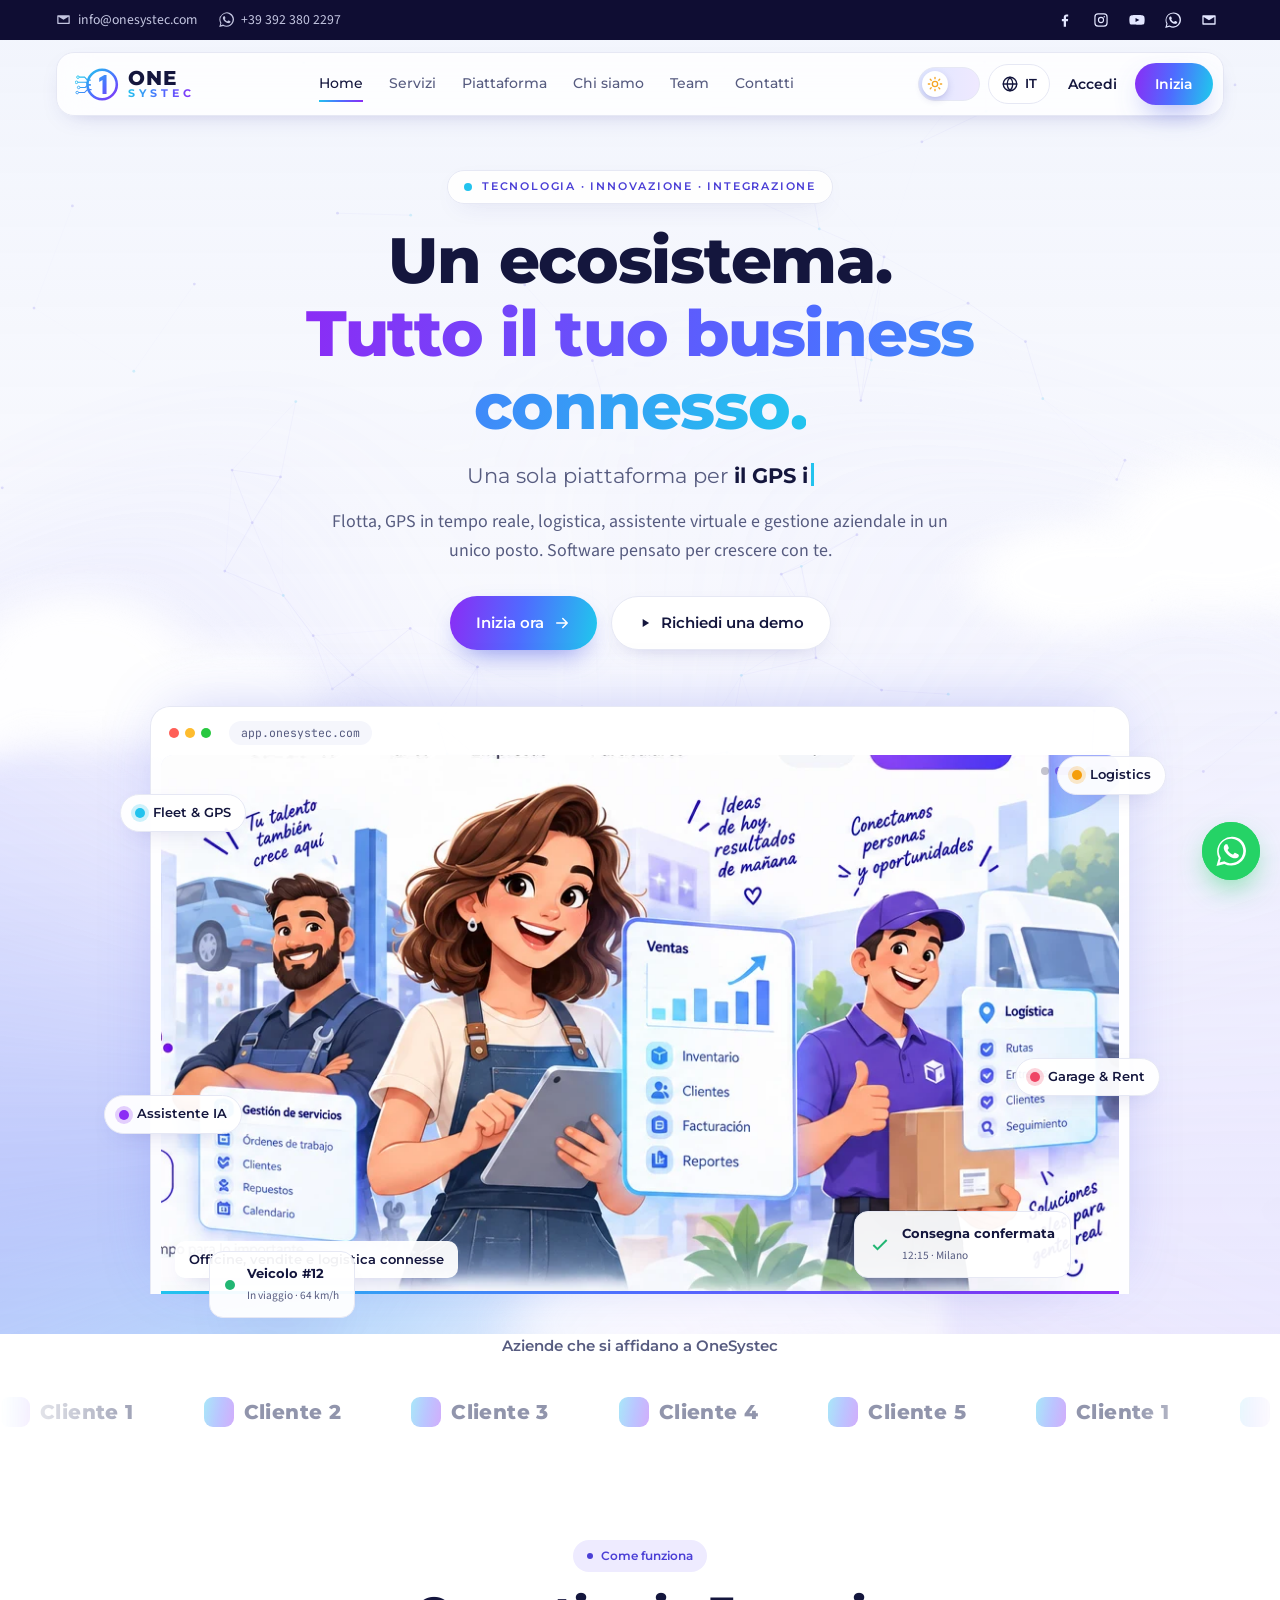
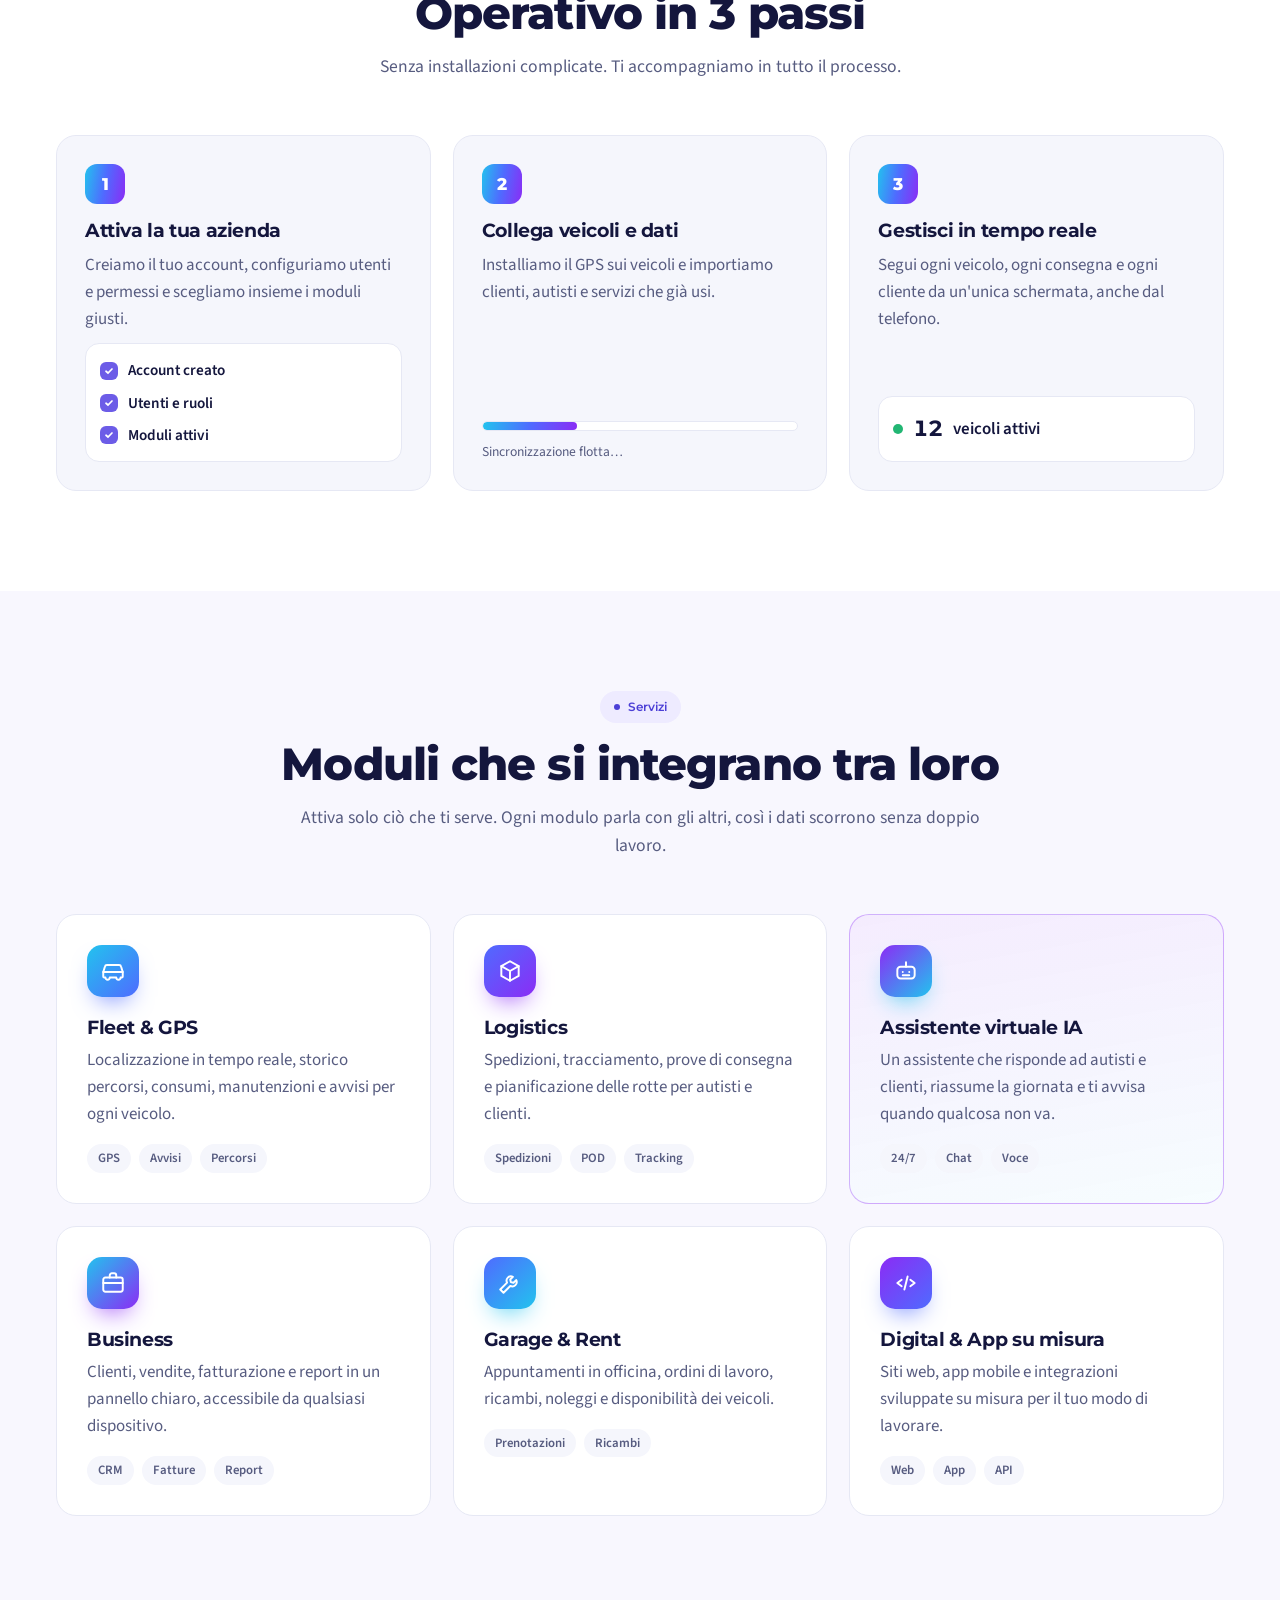
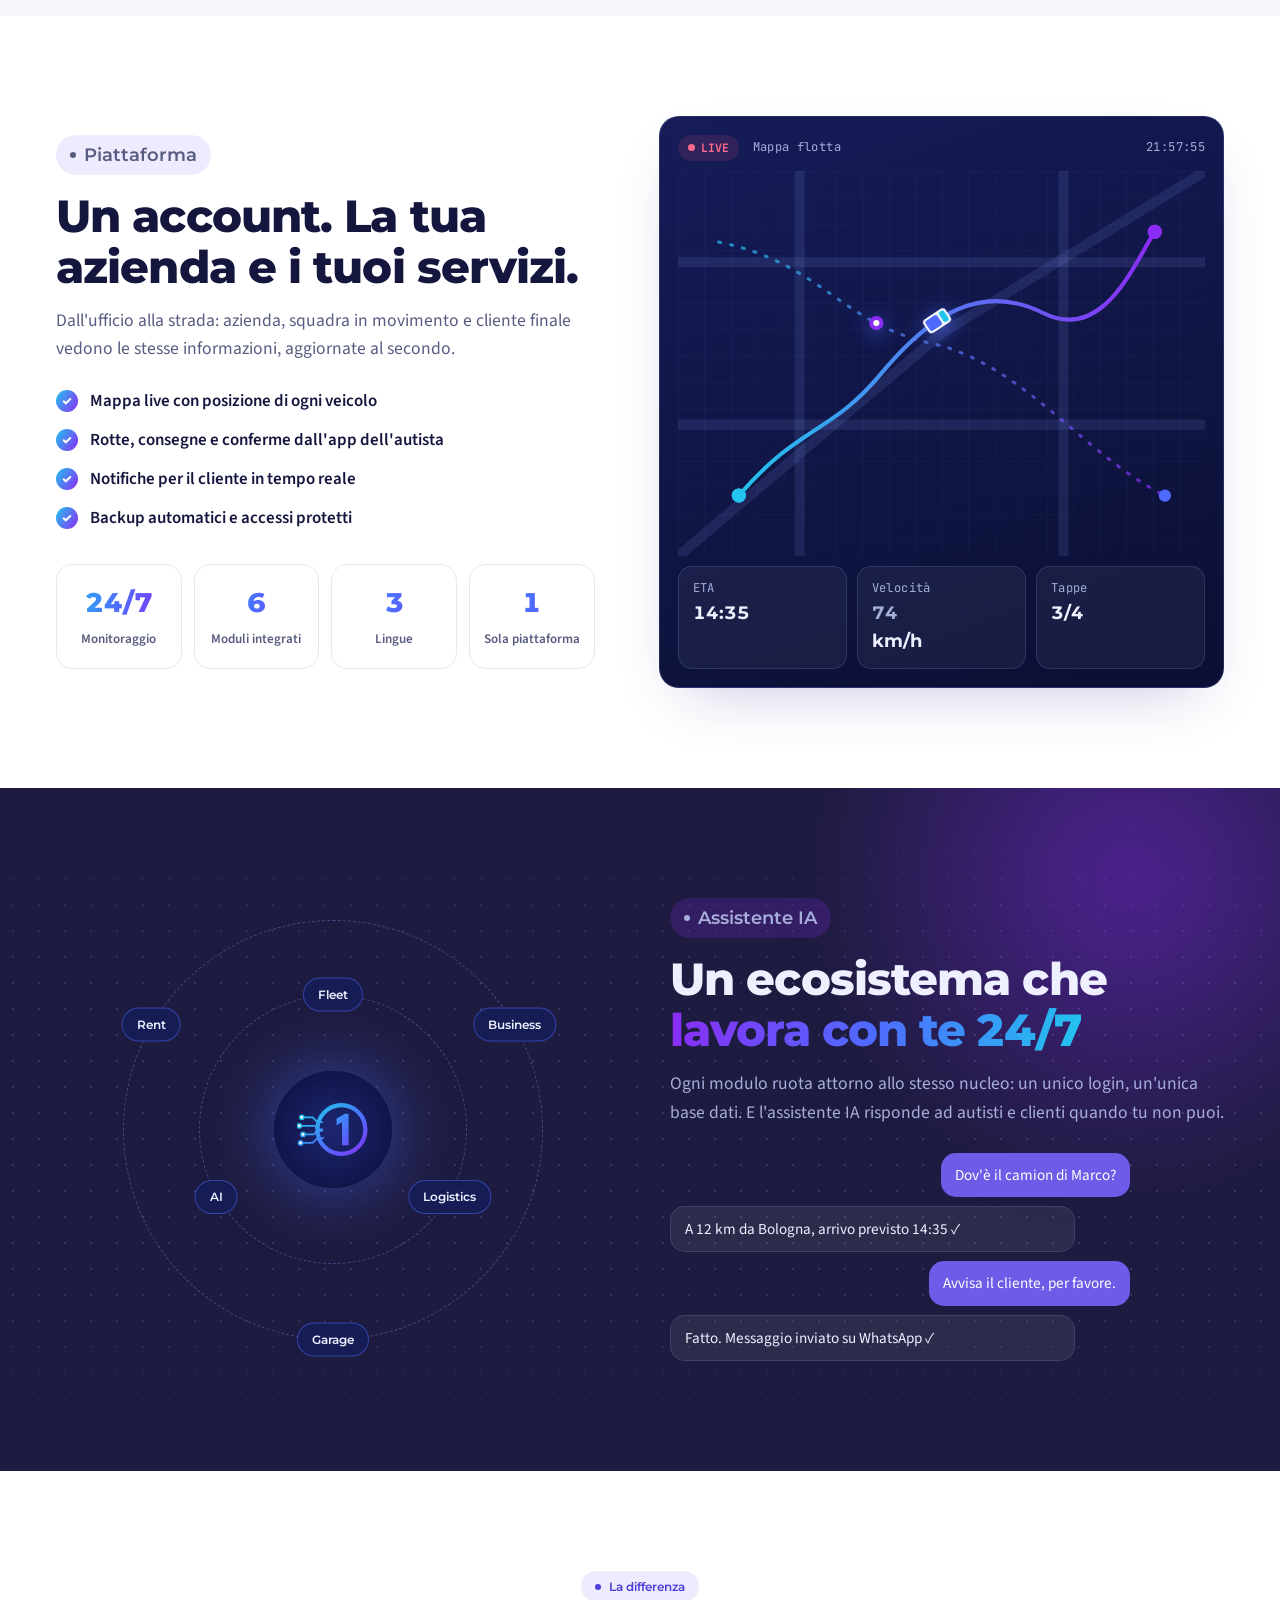
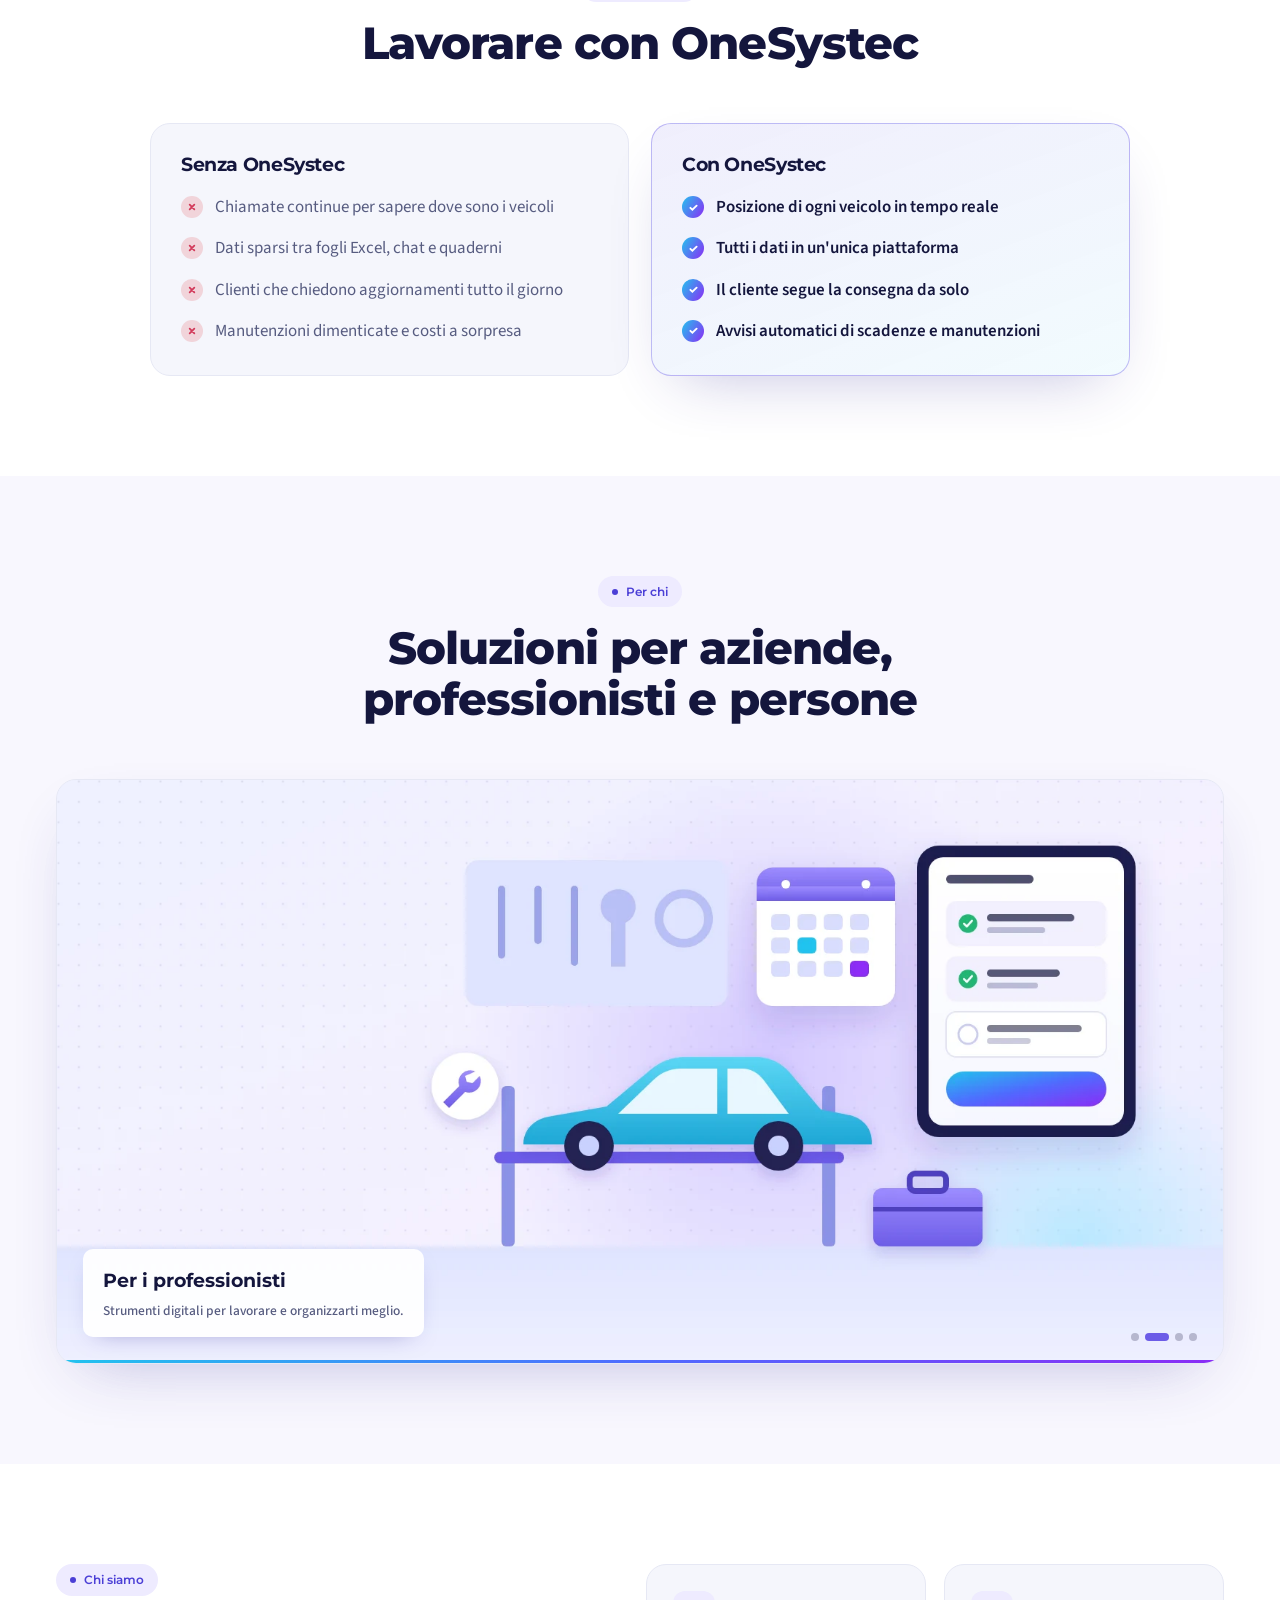
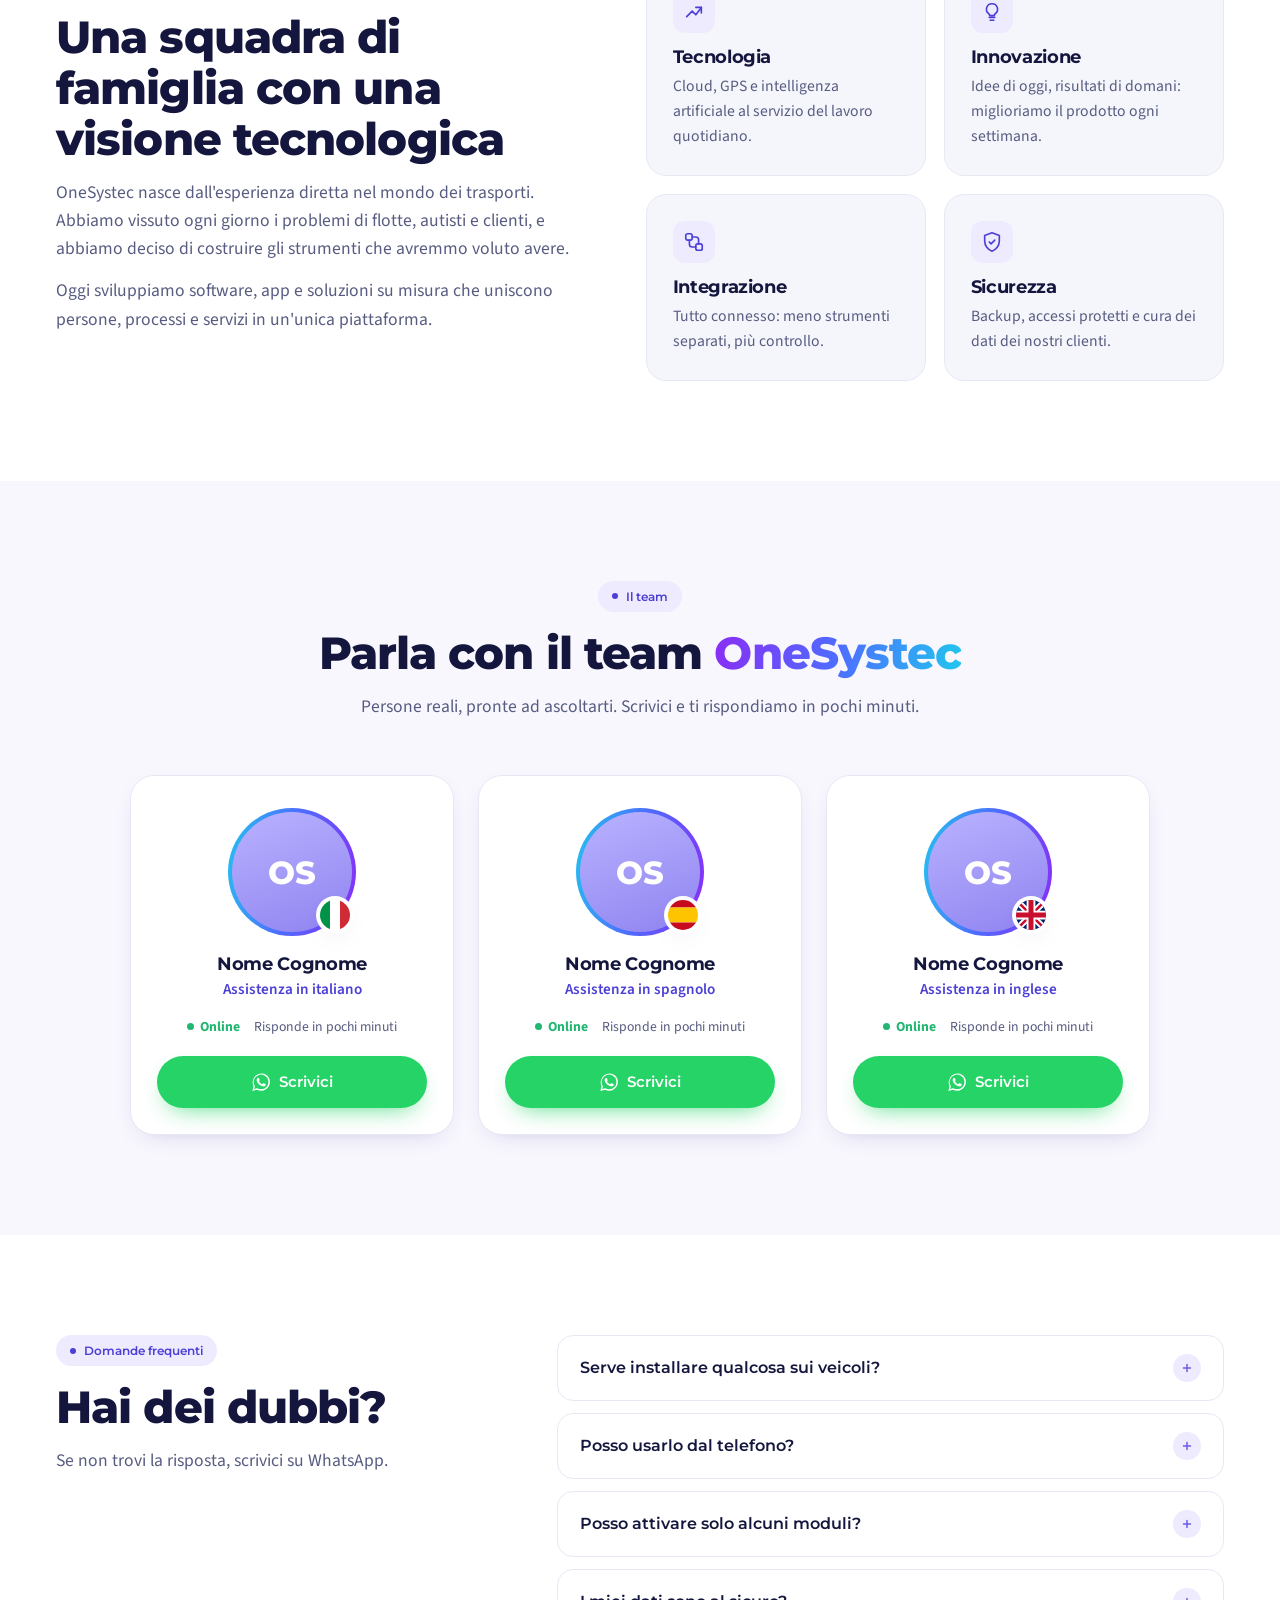
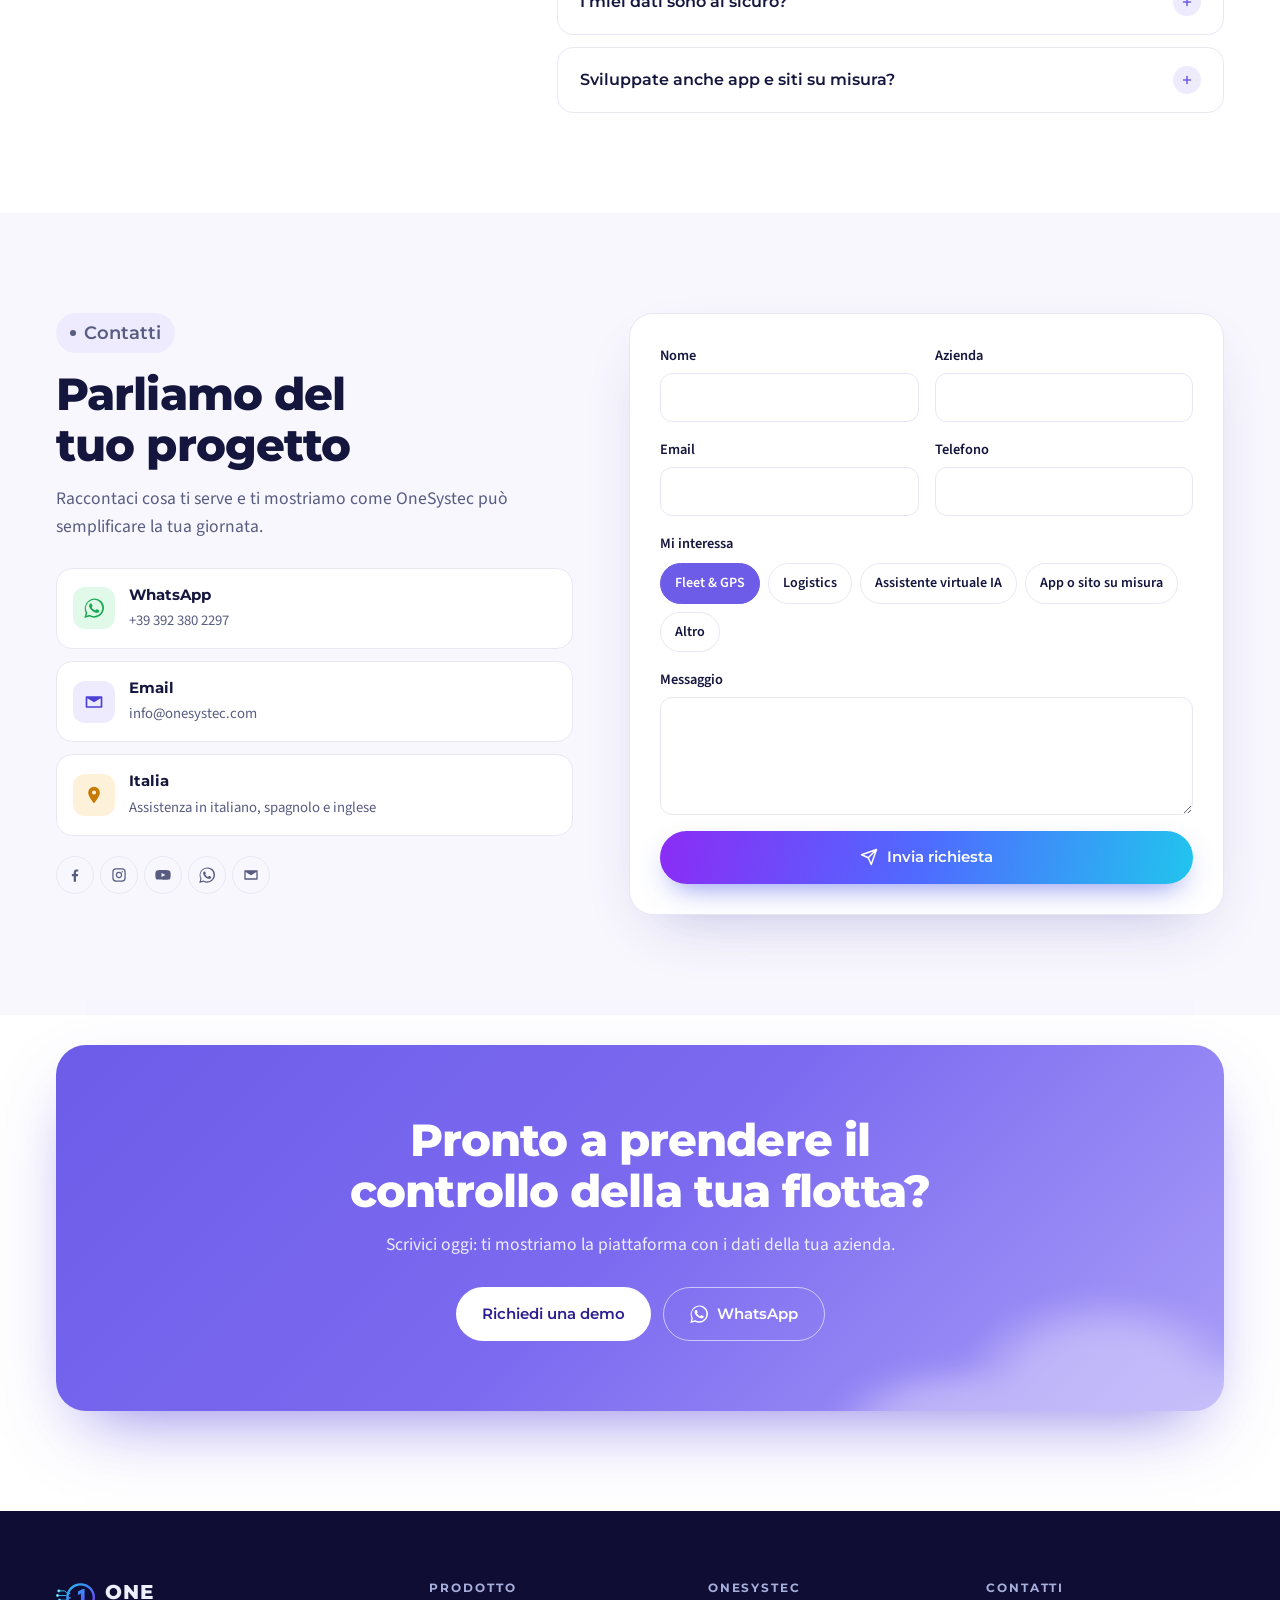
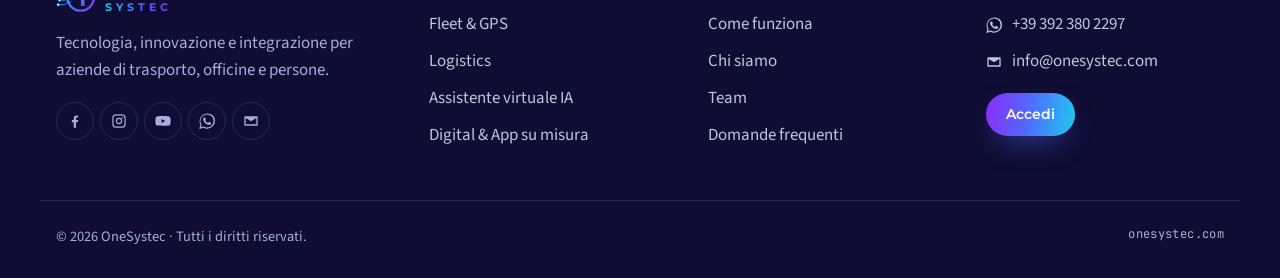
==== index.html @ 4ecf3131 "Interruptor día/noche, red de circuitos en ambos temas, ilustraciones propias en carrusel automático" ====
<!doctype html>
<html lang="it" data-theme="day">
<head>
  <meta charset="utf-8">
  <meta name="viewport" content="width=device-width, initial-scale=1, viewport-fit=cover">
  <title>OneSystec · Tecnologia, Innovazione e Integrazione</title>
  <meta name="description" content="OneSystec: un ecosistema digitale che unisce flotta, GPS, logistica, assistente virtuale e gestione aziendale in un'unica piattaforma.">
  <meta name="theme-color" content="#eef1fc">
  <link rel="icon" type="image/svg+xml" href="assets/img/logo-mark.svg">
  <meta property="og:title" content="OneSystec · Tecnologia che cresce con te">
  <meta property="og:description" content="Flotta, GPS, logistica e assistente virtuale in un'unica piattaforma.">
  <meta property="og:image" content="assets/img/platform.webp">
  <link rel="preconnect" href="https://fonts.googleapis.com">
  <link rel="preconnect" href="https://fonts.gstatic.com" crossorigin>
  <link href="https://fonts.googleapis.com/css2?family=Montserrat:wght@500;600;700;800&family=Source+Sans+3:wght@400;600;700&family=JetBrains+Mono:wght@500&display=swap" rel="stylesheet">
  <link rel="stylesheet" href="assets/css/styles.css">
  <script>/* aplica tema e indica que hay JS antes de pintar */
    (function(){var d=document.documentElement;d.classList.add("js");try{var t=localStorage.getItem("osx-theme");if(t==="night")d.setAttribute("data-theme","night")}catch(e){}})();
  </script>
</head>
<body>
  <svg width="0" height="0" style="position:absolute" aria-hidden="true">
    <symbol id="i-facebook" viewBox="0 0 24 24"><path d="M13.5 22v-8.2h2.8l.4-3.3h-3.2V8.4c0-.9.3-1.6 1.6-1.6h1.7V3.9c-.3 0-1.3-.1-2.5-.1-2.5 0-4.2 1.5-4.2 4.3v2.4H7.3v3.3h2.8V22z"/></symbol>
    <symbol id="i-instagram" viewBox="0 0 24 24"><path d="M12 7.3a4.7 4.7 0 100 9.4 4.7 4.7 0 000-9.4zm0 7.7a3 3 0 110-6 3 3 0 010 6zm6-7.9a1.1 1.1 0 11-2.2 0 1.1 1.1 0 012.2 0zM16.5 2h-9A5.5 5.5 0 002 7.5v9A5.5 5.5 0 007.5 22h9a5.5 5.5 0 005.5-5.5v-9A5.5 5.5 0 0016.5 2zm3.7 14.5a3.7 3.7 0 01-3.7 3.7h-9a3.7 3.7 0 01-3.7-3.7v-9a3.7 3.7 0 013.7-3.7h9a3.7 3.7 0 013.7 3.7z"/></symbol>
    <symbol id="i-youtube" viewBox="0 0 24 24"><path d="M23 7.2a3 3 0 00-2.1-2.1C19 4.6 12 4.6 12 4.6s-7 0-8.9.5A3 3 0 001 7.2 31 31 0 00.5 12a31 31 0 00.5 4.8 3 3 0 002.1 2.1c1.9.5 8.9.5 8.9.5s7 0 8.9-.5a3 3 0 002.1-2.1 31 31 0 00.5-4.8 31 31 0 00-.5-4.8zM9.8 15V9l5.8 3z"/></symbol>
    <symbol id="i-whatsapp" viewBox="0 0 24 24"><path d="M17.5 14.4c-.3-.1-1.7-.8-2-.9-.3-.1-.5-.1-.7.1-.2.3-.8.9-.9 1.1-.2.2-.3.2-.6.1-.3-.1-1.2-.5-2.3-1.4-.9-.8-1.4-1.7-1.6-2-.2-.3 0-.5.1-.6l.4-.5c.2-.2.2-.3.3-.5.1-.2 0-.4 0-.5l-.9-2.2c-.2-.6-.5-.5-.7-.5h-.6c-.2 0-.5.1-.8.4-.3.3-1 1-1 2.5s1.1 2.9 1.2 3.1c.1.2 2.1 3.2 5.1 4.5.7.3 1.3.5 1.7.6.7.2 1.4.2 1.9.1.6-.1 1.7-.7 2-1.4.2-.7.2-1.2.2-1.4-.1-.1-.3-.2-.6-.3zM12 21.8c-1.8 0-3.5-.5-5-1.4l-.4-.2-3.7 1 1-3.6-.2-.4A9.8 9.8 0 1112 21.8zM20.5 3.5A11.9 11.9 0 002.1 17.8L.4 24l6.3-1.7A11.9 11.9 0 0024 12c0-3.2-1.2-6.2-3.5-8.5z"/></symbol>
    <symbol id="i-email" viewBox="0 0 24 24"><path d="M3 5h18a1 1 0 011 1v12a1 1 0 01-1 1H3a1 1 0 01-1-1V6a1 1 0 011-1zm9 7.3L4 7.4V17h16V7.4z"/></symbol>
    <symbol id="i-pin" viewBox="0 0 24 24"><path d="M12 2a7 7 0 00-7 7c0 5 7 13 7 13s7-8 7-13a7 7 0 00-7-7zm0 9.5A2.5 2.5 0 1112 6.5a2.5 2.5 0 010 5z"/></symbol>
  </svg>

  <canvas id="net" aria-hidden="true"></canvas>

  <!-- ============ HEADER ============ -->
  <header class="header" id="top">
    <div class="topbar">
      <div class="wrap topbar__inner">
        <div class="topbar__contact">
          <a class="js-mail" href="#"><svg viewBox="0 0 24 24"><use href="#i-email"/></svg><span class="js-mail-text"></span></a>
          <a class="js-wa" href="#" target="_blank" rel="noopener"><svg viewBox="0 0 24 24"><use href="#i-whatsapp"/></svg><span class="js-phone-text"></span></a>
        </div>
        <div class="social" data-social></div>
      </div>
    </div>
    <div class="wrap">
      <div class="nav__inner">
        <a href="#inicio" class="brand" aria-label="OneSystec">
          <img src="assets/img/logo-mark.svg" alt="" width="44" height="37">
          <span class="brand__text"><b>ONE</b><i>SYSTEC</i></span>
        </a>

        <nav class="nav__links" id="menu">
          <a href="#inicio" data-i18n="nav.home">Home</a>
          <a href="#servicios" data-i18n="nav.services">Servizi</a>
          <a href="#plataforma" data-i18n="nav.platform">Piattaforma</a>
          <a href="#nosotros" data-i18n="nav.about">Chi siamo</a>
          <a href="#equipo" data-i18n="nav.team">Team</a>
          <a href="#contacto" data-i18n="nav.contact">Contatti</a>
        </nav>

        <div class="nav__actions">
          <button class="theme-switch" id="themeSwitch" role="switch" aria-checked="false" data-i18n-aria="theme.label" aria-label="Modalità notte">
            <span class="theme-switch__knob">
              <svg class="i-sun" viewBox="0 0 24 24"><circle cx="12" cy="12" r="4"/><path d="M12 2v2M12 20v2M4.9 4.9l1.4 1.4M17.7 17.7l1.4 1.4M2 12h2M20 12h2M4.9 19.1l1.4-1.4M17.7 6.3l1.4-1.4"/></svg>
              <svg class="i-moon" viewBox="0 0 24 24"><path d="M20 14.5A8 8 0 019.5 4a8 8 0 1010.5 10.5z"/></svg>
            </span>
          </button>
          <div class="dd" id="lang">
            <button class="dd__btn" aria-haspopup="true" aria-expanded="false" aria-label="Language">
              <svg viewBox="0 0 24 24"><circle cx="12" cy="12" r="9"/><path d="M3 12h18M12 3c2.5 2.7 3.8 5.7 3.8 9s-1.3 6.3-3.8 9c-2.5-2.7-3.8-5.7-3.8-9S9.5 5.7 12 3z"/></svg>
              <span class="lang__cur">IT</span>
            </button>
            <ul class="dd__menu" role="menu">
              <li><button data-lang="it" role="menuitem">🇮🇹 Italiano</button></li>
              <li><button data-lang="es" role="menuitem">🇪🇸 Español</button></li>
              <li><button data-lang="en" role="menuitem">🇬🇧 English</button></li>
            </ul>
          </div>
          <a class="nav__login js-login" href="#" data-i18n="nav.login">Accedi</a>
          <a class="btn btn--primary btn--sm nav__start" href="#contacto" data-i18n="nav.start">Inizia</a>
          <button class="burger" id="burger" aria-label="Menu" aria-expanded="false"><span></span><span></span><span></span></button>
        </div>
      </div>
    </div>
  </header>

  <main>
    <!-- ============ HERO (cielo) ============ -->
    <section class="hero sky" id="inicio">
      <div class="sky__aurora" aria-hidden="true"></div>
      <div class="cloud cloud--l" aria-hidden="true"></div>
      <div class="cloud cloud--r" aria-hidden="true"></div>
      <div class="cloud cloud--s" aria-hidden="true"></div>

      <div class="wrap hero__copy">
        <p class="eyebrow reveal"><span class="dot"></span><span data-i18n="hero.eyebrow">Tecnologia · Innovazione · Integrazione</span></p>
        <h1 class="reveal">
          <span data-i18n="hero.title1">Un ecosistema.</span><br>
          <span class="grad" data-i18n="hero.title2">Tutto il tuo business connesso.</span>
        </h1>
        <p class="hero__rotator reveal">
          <span data-i18n="hero.rot.prefix">Una sola piattaforma per</span>
          <span class="rotator" id="rotator" aria-live="polite"></span><span class="caret"></span>
        </p>
        <p class="lead reveal" data-i18n="hero.lead">Flotta, GPS in tempo reale, logistica, assistente virtuale e gestione aziendale in un unico posto. Software pensato per crescere con te.</p>
        <div class="hero__cta reveal">
          <a href="#contacto" class="btn btn--primary"><span data-i18n="hero.cta1">Inizia ora</span><svg viewBox="0 0 24 24"><path d="M5 12h14M13 6l6 6-6 6"/></svg></a>
          <a href="#contacto" class="btn btn--ghost"><svg viewBox="0 0 24 24"><path d="M8 5v14l11-7z"/></svg><span data-i18n="hero.cta2">Richiedi una demo</span></a>
        </div>
      </div>

      <!-- Hero auto carousel -->
      <div class="wrap hero__visual reveal">
        <div class="hero__stage">
          <div class="tag tag--a"><i style="--c:#22c3ee"></i><span>Fleet &amp; GPS</span></div>
          <div class="tag tag--b"><i style="--c:#f59e0b"></i><span>Logistics</span></div>
          <div class="tag tag--c"><i style="--c:#8b2cf5"></i><span data-i18n="hero.tagAI">Assistente IA</span></div>
          <div class="tag tag--d"><i style="--c:#ef4565"></i><span>Garage &amp; Rent</span></div>

          <div class="device">
            <div class="device__bar"><i></i><i></i><i></i><span>app.onesystec.com</span></div>
            <div class="carousel" data-interval="4200" aria-roledescription="carousel">
              <div class="carousel__track">
                <figure class="slide"><img src="assets/img/platform.webp" alt="Dashboard OneSystec" loading="eager"><figcaption data-i18n="slides.s1">Dashboard unica per la tua azienda</figcaption></figure>
                <figure class="slide"><img src="assets/img/team.webp" alt="" loading="lazy"><figcaption data-i18n="slides.s2">Officine, vendite e logistica connesse</figcaption></figure>
                <figure class="slide"><img src="assets/img/fleet.webp" alt="" loading="lazy"><figcaption data-i18n="slides.s3">Squadre e veicoli in movimento</figcaption></figure>
                <figure class="slide"><img src="assets/img/meeting.webp" alt="" loading="lazy"><figcaption data-i18n="slides.s4">Al tuo fianco in ogni decisione</figcaption></figure>
              </div>
              <div class="carousel__dots"></div>
              <div class="carousel__progress"><span></span></div>
            </div>
          </div>
          <div class="float float--a">
            <span class="pulse"></span>
            <div><b data-i18n="hero.float1t">Veicolo #12</b><small data-i18n="hero.float1s">In viaggio · 64 km/h</small></div>
          </div>
          <div class="float float--b">
            <svg viewBox="0 0 24 24"><path d="M20 6L9 17l-5-5"/></svg>
            <div><b data-i18n="hero.float2t">Consegna confermata</b><small>12:15 · Milano</small></div>
          </div>
        </div>
      </div>
    </section>

    <!-- ============ CLIENTES ============ -->
    <section class="clients" aria-labelledby="clients-title">
      <div class="wrap">
        <p class="clients__title" id="clients-title" data-i18n="clients.title">Aziende che si affidano a noi</p>
      </div>
      <div class="marquee">
        <ul class="marquee__track" id="clientsTrack">
          <!-- Cambiar por logos reales, por ejemplo:
               <li class="client"><img src="assets/img/clients/empresa.png" alt="Empresa"></li> -->
          <li class="client client--ph"><span>Cliente 1</span></li>
          <li class="client client--ph"><span>Cliente 2</span></li>
          <li class="client client--ph"><span>Cliente 3</span></li>
          <li class="client client--ph"><span>Cliente 4</span></li>
          <li class="client client--ph"><span>Cliente 5</span></li>
        </ul>
      </div>
    </section>

    <!-- ============ CÓMO FUNCIONA ============ -->
    <section class="section" id="como">
      <div class="wrap">
        <header class="section__head reveal">
          <p class="pill" data-i18n="steps.kicker">Come funziona</p>
          <h2 data-i18n="steps.title">Operativo in 3 passi</h2>
          <p data-i18n="steps.sub">Senza installazioni complicate. Ti accompagniamo in tutto il processo.</p>
        </header>
        <ol class="steps">
          <li class="step reveal">
            <span class="step__n">1</span>
            <h3 data-i18n="steps.s1t">Attiva la tua azienda</h3>
            <p data-i18n="steps.s1d">Creiamo il tuo account, configuriamo utenti e permessi e scegliamo insieme i moduli giusti.</p>
            <ul class="step__ui">
              <li><i class="ok"></i><span data-i18n="steps.s1a">Account creato</span></li>
              <li><i class="ok"></i><span data-i18n="steps.s1b">Utenti e ruoli</span></li>
              <li><i class="ok"></i><span data-i18n="steps.s1c">Moduli attivi</span></li>
            </ul>
          </li>
          <li class="step reveal">
            <span class="step__n">2</span>
            <h3 data-i18n="steps.s2t">Collega veicoli e dati</h3>
            <p data-i18n="steps.s2d">Installiamo il GPS sui veicoli e importiamo clienti, autisti e servizi che già usi.</p>
            <div class="step__bar"><span></span></div>
            <small class="step__note" data-i18n="steps.s2b">Sincronizzazione flotta…</small>
          </li>
          <li class="step reveal">
            <span class="step__n">3</span>
            <h3 data-i18n="steps.s3t">Gestisci in tempo reale</h3>
            <p data-i18n="steps.s3d">Segui ogni veicolo, ogni consegna e ogni cliente da un'unica schermata, anche dal telefono.</p>
            <div class="step__live"><span class="pulse"></span><b>12</b> <span data-i18n="steps.s3b">veicoli attivi</span></div>
          </li>
        </ol>
      </div>
    </section>

    <!-- ============ SERVICES ============ -->
    <section class="section section--tint" id="servicios">
      <div class="wrap">
        <header class="section__head reveal">
          <p class="pill" data-i18n="services.kicker">Servizi</p>
          <h2 data-i18n="services.title">Moduli che si integrano tra loro</h2>
          <p data-i18n="services.sub">Attiva solo ciò che ti serve. Ogni modulo parla con gli altri, così i dati scorrono senza doppio lavoro.</p>
        </header>

        <div class="cards">
          <article class="card reveal" style="--c1:#22c3ee;--c2:#4f6bff">
            <div class="card__icon"><svg viewBox="0 0 24 24"><path d="M3 13l1.5-5A2 2 0 016.4 6.5h11.2a2 2 0 011.9 1.5L21 13v4a1 1 0 01-1 1h-1a2 2 0 01-4 0H9a2 2 0 01-4 0H4a1 1 0 01-1-1z"/><path d="M3 13h18"/></svg></div>
            <h3 data-i18n="services.fleet.t">Fleet &amp; GPS</h3>
            <p data-i18n="services.fleet.d">Localizzazione in tempo reale, storico percorsi, consumi, manutenzioni e avvisi per ogni veicolo.</p>
            <ul class="tags"><li>GPS</li><li data-i18n="tags.alerts">Avvisi</li><li data-i18n="tags.routes">Percorsi</li></ul>
          </article>
          <article class="card reveal" style="--c1:#4f6bff;--c2:#8b2cf5">
            <div class="card__icon"><svg viewBox="0 0 24 24"><path d="M12 3l8 4.5v9L12 21l-8-4.5v-9z"/><path d="M12 12l8-4.5M12 12v9M12 12L4 7.5"/></svg></div>
            <h3 data-i18n="services.logistics.t">Logistics</h3>
            <p data-i18n="services.logistics.d">Spedizioni, tracciamento, prove di consegna e pianificazione delle rotte per autisti e clienti.</p>
            <ul class="tags"><li data-i18n="tags.shipments">Spedizioni</li><li>POD</li><li data-i18n="tags.tracking">Tracking</li></ul>
          </article>
          <article class="card card--feature reveal" style="--c1:#8b2cf5;--c2:#22c3ee">
            <div class="card__icon"><svg viewBox="0 0 24 24"><rect x="4" y="8" width="16" height="11" rx="3"/><path d="M12 4v4M9 13h.01M15 13h.01M9 16h6"/></svg></div>
            <h3 data-i18n="services.ai.t">Assistente virtuale IA</h3>
            <p data-i18n="services.ai.d">Un assistente che risponde ad autisti e clienti, riassume la giornata e ti avvisa quando qualcosa non va.</p>
            <ul class="tags"><li>24/7</li><li>Chat</li><li data-i18n="tags.voice">Voce</li></ul>
          </article>
          <article class="card reveal" style="--c1:#22c3ee;--c2:#8b2cf5">
            <div class="card__icon"><svg viewBox="0 0 24 24"><rect x="3" y="7" width="18" height="13" rx="2"/><path d="M9 7V5a2 2 0 012-2h2a2 2 0 012 2v2M3 12h18"/></svg></div>
            <h3 data-i18n="services.business.t">Business</h3>
            <p data-i18n="services.business.d">Clienti, vendite, fatturazione e report in un pannello chiaro, accessibile da qualsiasi dispositivo.</p>
            <ul class="tags"><li>CRM</li><li data-i18n="tags.billing">Fatture</li><li>Report</li></ul>
          </article>
          <article class="card reveal" style="--c1:#4f6bff;--c2:#22c3ee">
            <div class="card__icon"><svg viewBox="0 0 24 24"><path d="M14.7 6.3a4 4 0 00-5.4 5.4L3 18l3 3 6.3-6.3a4 4 0 005.4-5.4l-2.5 2.5-2.4-.6-.6-2.4z"/></svg></div>
            <h3 data-i18n="services.garage.t">Garage &amp; Rent</h3>
            <p data-i18n="services.garage.d">Appuntamenti in officina, ordini di lavoro, ricambi, noleggi e disponibilità dei veicoli.</p>
            <ul class="tags"><li data-i18n="tags.bookings">Prenotazioni</li><li data-i18n="tags.parts">Ricambi</li></ul>
          </article>
          <article class="card reveal" style="--c1:#8b2cf5;--c2:#4f6bff">
            <div class="card__icon"><svg viewBox="0 0 24 24"><path d="M8 9l-4 3 4 3M16 9l4 3-4 3M13.5 6l-3 12"/></svg></div>
            <h3 data-i18n="services.digital.t">Digital &amp; App su misura</h3>
            <p data-i18n="services.digital.d">Siti web, app mobile e integrazioni sviluppate su misura per il tuo modo di lavorare.</p>
            <ul class="tags"><li>Web</li><li>App</li><li>API</li></ul>
          </article>
        </div>
      </div>
    </section>

    <!-- ============ PLATFORM ============ -->
    <section class="section" id="plataforma">
      <div class="wrap split">
        <div class="split__copy reveal">
          <p class="pill" data-i18n="platform.kicker">Piattaforma</p>
          <h2 data-i18n="platform.title">Un account. La tua azienda e i tuoi servizi.</h2>
          <p data-i18n="platform.sub">Dall'ufficio alla strada: azienda, squadra in movimento e cliente finale vedono le stesse informazioni, aggiornate al secondo.</p>
          <ul class="checks">
            <li data-i18n="platform.c1">Mappa live con posizione di ogni veicolo</li>
            <li data-i18n="platform.c2">Rotte, consegne e conferme dall'app dell'autista</li>
            <li data-i18n="platform.c3">Notifiche per il cliente in tempo reale</li>
            <li data-i18n="platform.c4">Backup automatici e accessi protetti</li>
          </ul>
          <div class="stats">
            <div><b class="count" data-to="24" data-suffix="/7">24/7</b><span data-i18n="stats.s1">Monitoraggio</span></div>
            <div><b class="count" data-to="6">6</b><span data-i18n="stats.s2">Moduli integrati</span></div>
            <div><b class="count" data-to="3">3</b><span data-i18n="stats.s3">Lingue</span></div>
            <div><b class="count" data-to="1">1</b><span data-i18n="stats.s4">Sola piattaforma</span></div>
          </div>
        </div>

        <div class="map screen reveal" aria-label="Mappa GPS dimostrativa">
          <div class="map__head">
            <span class="live"><i></i>LIVE</span>
            <span class="mono" data-i18n="platform.map">Mappa flotta</span>
            <span class="mono map__clock" id="clock">--:--:--</span>
          </div>
          <svg viewBox="0 0 520 380" class="map__svg">
            <defs>
              <pattern id="grid" width="26" height="26" patternUnits="userSpaceOnUse"><path d="M26 0H0V26" fill="none" stroke="currentColor" stroke-opacity=".08"/></pattern>
              <linearGradient id="route" x1="0" x2="1"><stop offset="0" stop-color="#22c3ee"/><stop offset="1" stop-color="#8b2cf5"/></linearGradient>
            </defs>
            <rect width="520" height="380" fill="url(#grid)"/>
            <g stroke="currentColor" stroke-opacity=".12" stroke-width="10" fill="none" stroke-linecap="round">
              <path d="M-10 90 H530"/><path d="M-10 250 H530"/><path d="M120 -10 V390"/><path d="M380 -10 V390"/><path d="M0 380 L260 160 L520 0"/>
            </g>
            <path id="p1" d="M60 320 C 120 250, 150 260, 200 200 S 300 110, 360 140 S 450 90, 470 60" fill="none" stroke="url(#route)" stroke-width="4" stroke-linecap="round" class="route"/>
            <path id="p2" d="M40 70 C 140 90, 160 150, 250 170 S 400 280, 480 320" fill="none" stroke="url(#route)" stroke-width="3" stroke-dasharray="2 10" stroke-linecap="round" opacity=".7"/>
            <g><circle cx="60" cy="320" r="7" fill="#22c3ee"/><circle cx="60" cy="320" r="7" fill="#22c3ee" class="ring"/></g>
            <g><circle cx="470" cy="60" r="7" fill="#8b2cf5"/><circle cx="470" cy="60" r="7" fill="#8b2cf5" class="ring"/></g>
            <g><circle cx="480" cy="320" r="6" fill="#4f6bff"/></g>
            <g class="truck">
              <rect x="-13" y="-8" width="26" height="16" rx="4" fill="#fff"/>
              <rect x="-11" y="-6" width="14" height="12" rx="2" fill="#4f6bff"/>
              <rect x="5" y="-6" width="6" height="12" rx="2" fill="#22c3ee"/>
              <animateMotion dur="9s" repeatCount="indefinite" rotate="auto"><mpath href="#p1"/></animateMotion>
            </g>
            <g class="truck">
              <circle r="7" fill="#8b2cf5"/><circle r="3" fill="#fff"/>
              <animateMotion dur="13s" repeatCount="indefinite"><mpath href="#p2"/></animateMotion>
            </g>
          </svg>
          <div class="map__cards">
            <div class="mini"><span class="mono">ETA</span><b>14:35</b></div>
            <div class="mini"><span class="mono" data-i18n="platform.speed">Velocità</span><b><span id="speed">62</span> km/h</b></div>
            <div class="mini"><span class="mono" data-i18n="platform.stops">Tappe</span><b>3/4</b></div>
          </div>
        </div>
      </div>
    </section>

    <!-- ============ BANDA OSCURA: ECOSISTEMA + IA ============ -->
    <section class="band screen" id="ecosistema">
      <div class="band__glow" aria-hidden="true"></div>
      <div class="wrap band__grid">
        <div class="orbit reveal" aria-hidden="true">
          <div class="orbit__core"><img src="assets/img/logo-mark.svg" alt=""></div>
          <div class="orbit__ring orbit__ring--1">
            <span style="--a:0deg"><em>Fleet</em></span><span style="--a:120deg"><em>Logistics</em></span><span style="--a:240deg"><em>AI</em></span>
          </div>
          <div class="orbit__ring orbit__ring--2">
            <span style="--a:60deg"><em>Business</em></span><span style="--a:180deg"><em>Garage</em></span><span style="--a:300deg"><em>Rent</em></span>
          </div>
        </div>
        <div class="band__copy reveal">
          <p class="pill pill--dark" data-i18n="eco.kicker">Assistente IA</p>
          <h2><span data-i18n="eco.title1">Un ecosistema che</span> <span class="grad" data-i18n="eco.title2">lavora con te 24/7</span></h2>
          <p data-i18n="eco.text">Ogni modulo ruota attorno allo stesso nucleo: un unico login, un'unica base dati. E l'assistente IA risponde ad autisti e clienti quando tu non puoi.</p>
          <div class="chat" aria-hidden="true">
            <p class="chat__q" data-i18n="services.ai.q">Dov'è il camion di Marco?</p>
            <p class="chat__a" data-i18n="services.ai.a">A 12 km da Bologna, arrivo previsto 14:35 ✓</p>
            <p class="chat__q" data-i18n="services.ai.q2">Avvisa il cliente, per favore.</p>
            <p class="chat__a" data-i18n="services.ai.a2">Fatto. Messaggio inviato su WhatsApp ✓</p>
          </div>
        </div>
      </div>
    </section>

    <!-- ============ COMPARATIVA ============ -->
    <section class="section" id="diferencia">
      <div class="wrap">
        <header class="section__head reveal">
          <p class="pill" data-i18n="compare.kicker">La differenza</p>
          <h2 data-i18n="compare.title">Lavorare con OneSystec</h2>
        </header>
        <div class="compare reveal">
          <div class="compare__col compare__col--no">
            <h3 data-i18n="compare.noT">Senza OneSystec</h3>
            <ul>
              <li data-i18n="compare.n1">Chiamate continue per sapere dove sono i veicoli</li>
              <li data-i18n="compare.n2">Dati sparsi tra fogli Excel, chat e quaderni</li>
              <li data-i18n="compare.n3">Clienti che chiedono aggiornamenti tutto il giorno</li>
              <li data-i18n="compare.n4">Manutenzioni dimenticate e costi a sorpresa</li>
            </ul>
          </div>
          <div class="compare__col compare__col--yes">
            <h3 data-i18n="compare.yesT">Con OneSystec</h3>
            <ul>
              <li data-i18n="compare.y1">Posizione di ogni veicolo in tempo reale</li>
              <li data-i18n="compare.y2">Tutti i dati in un'unica piattaforma</li>
              <li data-i18n="compare.y3">Il cliente segue la consegna da solo</li>
              <li data-i18n="compare.y4">Avvisi automatici di scadenze e manutenzioni</li>
            </ul>
          </div>
        </div>
      </div>
    </section>

    <!-- ============ GALLERY CAROUSEL ============ -->
    <section class="section section--tint" id="galeria">
      <div class="wrap">
        <header class="section__head reveal">
          <p class="pill" data-i18n="gallery.kicker">Per chi</p>
          <h2 data-i18n="gallery.title">Soluzioni per aziende, professionisti e persone</h2>
        </header>
        <div class="carousel carousel--wide reveal" data-interval="4500">
          <div class="carousel__track">
            <figure class="slide"><img src="assets/img/per-chi-aziende.webp" alt="" loading="lazy">
              <figcaption><b data-i18n="gallery.g1t">Per le aziende</b><span data-i18n="gallery.g1d">Ottimizza i processi e integra tutte le aree.</span></figcaption></figure>
            <figure class="slide"><img src="assets/img/per-chi-professionisti.webp" alt="" loading="lazy">
              <figcaption><b data-i18n="gallery.g2t">Per i professionisti</b><span data-i18n="gallery.g2d">Strumenti digitali per lavorare e organizzarti meglio.</span></figcaption></figure>
            <figure class="slide"><img src="assets/img/per-chi-clienti.webp" alt="" loading="lazy">
              <figcaption><b data-i18n="gallery.g3t">Per il cliente finale</b><span data-i18n="gallery.g3d">Segui spedizioni, prenota l'officina o noleggia un veicolo.</span></figcaption></figure>
            <figure class="slide"><img src="assets/img/per-chi-insieme.webp" alt="" loading="lazy">
              <figcaption><b data-i18n="gallery.g4t">Insieme a te</b><span data-i18n="gallery.g4d">Ti accompagniamo dall'idea al risultato.</span></figcaption></figure>
          </div>
          <div class="carousel__progress"><span></span></div>
          <div class="carousel__dots"></div>
        </div>
      </div>
    </section>

    <!-- ============ ABOUT ============ -->
    <section class="section" id="nosotros">
      <div class="wrap about">
        <div class="about__copy reveal">
          <p class="pill" data-i18n="about.kicker">Chi siamo</p>
          <h2 data-i18n="about.title">Una squadra di famiglia con una visione tecnologica</h2>
          <p data-i18n="about.p1">OneSystec nasce dall'esperienza diretta nel mondo dei trasporti. Abbiamo vissuto ogni giorno i problemi di flotte, autisti e clienti, e abbiamo deciso di costruire gli strumenti che avremmo voluto avere.</p>
          <p data-i18n="about.p2">Oggi sviluppiamo software, app e soluzioni su misura che uniscono persone, processi e servizi in un'unica piattaforma.</p>
        </div>
        <div class="values">
          <div class="value reveal"><span class="value__icon"><svg viewBox="0 0 24 24"><path d="M4 17l6-6 4 4 6-8"/><path d="M14 7h6v6"/></svg></span><h4 data-i18n="about.v1t">Tecnologia</h4><p data-i18n="about.v1d">Cloud, GPS e intelligenza artificiale al servizio del lavoro quotidiano.</p></div>
          <div class="value reveal"><span class="value__icon"><svg viewBox="0 0 24 24"><path d="M9 18h6M10 21h4M12 3a6 6 0 00-3.5 10.9c.6.5 1 1.2 1 2.1h5c0-.9.4-1.6 1-2.1A6 6 0 0012 3z"/></svg></span><h4 data-i18n="about.v2t">Innovazione</h4><p data-i18n="about.v2d">Idee di oggi, risultati di domani: miglioriamo il prodotto ogni settimana.</p></div>
          <div class="value reveal"><span class="value__icon"><svg viewBox="0 0 24 24"><rect x="3" y="3" width="7" height="7" rx="2"/><rect x="14" y="14" width="7" height="7" rx="2"/><path d="M10 6.5h4a3 3 0 013 3V14M14 17.5h-4a3 3 0 01-3-3V10"/></svg></span><h4 data-i18n="about.v3t">Integrazione</h4><p data-i18n="about.v3d">Tutto connesso: meno strumenti separati, più controllo.</p></div>
          <div class="value reveal"><span class="value__icon"><svg viewBox="0 0 24 24"><path d="M12 2l8 3v6c0 5-3.5 9.5-8 11-4.5-1.5-8-6-8-11V5z"/><path d="M9 12l2 2 4-4"/></svg></span><h4 data-i18n="about.v4t">Sicurezza</h4><p data-i18n="about.v4d">Backup, accessi protetti e cura dei dati dei nostri clienti.</p></div>
        </div>
      </div>
    </section>

    <!-- ============ EQUIPO ============ -->
    <section class="section section--tint" id="equipo">
      <div class="wrap">
        <header class="section__head reveal">
          <p class="pill" data-i18n="team.kicker">Il team</p>
          <h2><span data-i18n="team.title1">Parla con il team</span> <span class="grad">OneSystec</span></h2>
          <p data-i18n="team.sub">Persone reali, pronte ad ascoltarti. Scrivici e ti rispondiamo in pochi minuti.</p>
        </header>
        <div class="team">
          <!-- Fotos: assets/img/team/persona-1.jpg (italiano), persona-2.jpg (español), persona-3.jpg (english).
               Números de WhatsApp de cada uno: CONFIG.TEAM_WHATSAPP en assets/js/main.js -->
          <article class="member reveal">
            <div class="member__photo"><span class="member__ini">OS</span><img src="assets/img/team/persona-1.jpg" alt="" onerror="this.remove()"><span class="member__flag" title="Italiano"><svg viewBox="0 0 24 24"><rect x="0" y="0" width="8" height="24" fill="#009246"/><rect x="8" y="0" width="8" height="24" fill="#fff"/><rect x="16" y="0" width="8" height="24" fill="#ce2b37"/></svg></span></div>
            <h3 class="member__name">Nome Cognome</h3>
            <p class="member__role" data-i18n="team.rit">Assistenza in italiano</p>
            <ul class="member__meta"><li><span class="pulse"></span><span data-i18n="team.online">Online</span></li><li data-i18n="team.fast">Risponde in pochi minuti</li></ul>
            <a class="btn btn--wa js-wa" data-member="it" href="#" target="_blank" rel="noopener"><svg viewBox="0 0 24 24"><use href="#i-whatsapp"/></svg><span data-i18n="team.chat">Scrivici</span></a>
          </article>
          <article class="member reveal">
            <div class="member__photo"><span class="member__ini">OS</span><img src="assets/img/team/persona-2.jpg" alt="" onerror="this.remove()"><span class="member__flag" title="Español"><svg viewBox="0 0 24 24"><rect x="0" y="0" width="24" height="6" fill="#c60b1e"/><rect x="0" y="6" width="24" height="12" fill="#ffc400"/><rect x="0" y="18" width="24" height="6" fill="#c60b1e"/></svg></span></div>
            <h3 class="member__name">Nome Cognome</h3>
            <p class="member__role" data-i18n="team.res">Assistenza in italiano</p>
            <ul class="member__meta"><li><span class="pulse"></span><span data-i18n="team.online">Online</span></li><li data-i18n="team.fast">Risponde in pochi minuti</li></ul>
            <a class="btn btn--wa js-wa" data-member="es" href="#" target="_blank" rel="noopener"><svg viewBox="0 0 24 24"><use href="#i-whatsapp"/></svg><span data-i18n="team.chat">Scrivici</span></a>
          </article>
          <article class="member reveal">
            <div class="member__photo"><span class="member__ini">OS</span><img src="assets/img/team/persona-3.jpg" alt="" onerror="this.remove()"><span class="member__flag" title="English"><svg viewBox="0 0 24 24"><rect width="24" height="24" fill="#012169"/><path d="M0 0L24 24M24 0L0 24" stroke="#fff" stroke-width="5"/><path d="M0 0L24 24M24 0L0 24" stroke="#c8102e" stroke-width="2"/><path d="M12 0V24M0 12H24" stroke="#fff" stroke-width="7"/><path d="M12 0V24M0 12H24" stroke="#c8102e" stroke-width="4"/></svg></span></div>
            <h3 class="member__name">Nome Cognome</h3>
            <p class="member__role" data-i18n="team.ren">Assistenza in italiano</p>
            <ul class="member__meta"><li><span class="pulse"></span><span data-i18n="team.online">Online</span></li><li data-i18n="team.fast">Risponde in pochi minuti</li></ul>
            <a class="btn btn--wa js-wa" data-member="en" href="#" target="_blank" rel="noopener"><svg viewBox="0 0 24 24"><use href="#i-whatsapp"/></svg><span data-i18n="team.chat">Scrivici</span></a>
          </article>
        </div>
      </div>
    </section>

    <!-- ============ FAQ ============ -->
    <section class="section" id="faq">
      <div class="wrap faq">
        <header class="faq__head reveal">
          <p class="pill" data-i18n="faq.kicker">Domande frequenti</p>
          <h2 data-i18n="faq.title">Hai dei dubbi?</h2>
          <p data-i18n="faq.sub">Se non trovi la risposta, scrivici su WhatsApp.</p>
        </header>
        <div class="faq__list reveal">
          <details><summary data-i18n="faq.q1">Serve installare qualcosa sui veicoli?</summary><p data-i18n="faq.a1">Sì, un piccolo dispositivo GPS. Lo installiamo noi e da quel momento vedi il veicolo sulla mappa.</p></details>
          <details><summary data-i18n="faq.q2">Posso usarlo dal telefono?</summary><p data-i18n="faq.a2">Sì. La piattaforma funziona dal computer e dal telefono, e gli autisti hanno la loro app.</p></details>
          <details><summary data-i18n="faq.q3">Posso attivare solo alcuni moduli?</summary><p data-i18n="faq.a3">Certo. Parti da ciò che ti serve, per esempio Fleet e GPS, e aggiungi altri moduli quando vuoi.</p></details>
          <details><summary data-i18n="faq.q4">I miei dati sono al sicuro?</summary><p data-i18n="faq.a4">Usiamo accessi protetti e backup automatici. I dati della tua azienda sono solo tuoi.</p></details>
          <details><summary data-i18n="faq.q5">Sviluppate anche app e siti su misura?</summary><p data-i18n="faq.a5">Sì. Oltre alla piattaforma creiamo siti web, app e integrazioni pensate per la tua azienda.</p></details>
        </div>
      </div>
    </section>

    <!-- ============ CONTACT ============ -->
    <section class="section section--tint" id="contacto">
      <div class="wrap contact">
        <div class="contact__copy reveal">
          <p class="pill" data-i18n="contact.kicker">Contatti</p>
          <h2 data-i18n="contact.title">Parliamo del tuo progetto</h2>
          <p data-i18n="contact.sub">Raccontaci cosa ti serve e ti mostriamo come OneSystec può semplificare la tua giornata.</p>
          <ul class="contact__list">
            <li><a class="js-wa" href="#" target="_blank" rel="noopener"><span class="ci ci--wa"><svg viewBox="0 0 24 24"><use href="#i-whatsapp"/></svg></span><span><b>WhatsApp</b><small class="js-phone-text"></small></span></a></li>
            <li><a class="js-mail" href="#"><span class="ci"><svg viewBox="0 0 24 24"><use href="#i-email"/></svg></span><span><b>Email</b><small class="js-mail-text"></small></span></a></li>
            <li><span class="ci ci--pin"><svg viewBox="0 0 24 24"><use href="#i-pin"/></svg></span><span><b data-i18n="contact.whereT">Italia</b><small data-i18n="contact.whereD">Assistenza in italiano, spagnolo e inglese</small></span></li>
          </ul>
          <div class="social social--contact" data-social></div>
        </div>
        <form class="form reveal" id="contactForm">
          <label for="f-name"><span data-i18n="contact.name">Nome</span><input id="f-name" name="name" required autocomplete="name"></label>
          <label for="f-company"><span data-i18n="contact.company">Azienda</span><input id="f-company" name="company" autocomplete="organization"></label>
          <label for="f-email"><span data-i18n="contact.email">Email</span><input id="f-email" name="email" type="email" required autocomplete="email"></label>
          <label for="f-phone"><span data-i18n="contact.phone">Telefono</span><input id="f-phone" name="phone" type="tel" autocomplete="tel"></label>
          <fieldset class="full chips-field">
            <legend data-i18n="contact.interest">Mi interessa</legend>
            <label class="chip"><input type="radio" name="interest" value="Fleet & GPS" checked><span data-i18n="contact.opt1">Fleet &amp; GPS</span></label>
            <label class="chip"><input type="radio" name="interest" value="Logistics"><span data-i18n="contact.opt2">Logistics</span></label>
            <label class="chip"><input type="radio" name="interest" value="IA"><span data-i18n="contact.opt3">Assistente virtuale IA</span></label>
            <label class="chip"><input type="radio" name="interest" value="App/Web"><span data-i18n="contact.opt4">App o sito su misura</span></label>
            <label class="chip"><input type="radio" name="interest" value="Altro"><span data-i18n="contact.opt5">Altro</span></label>
          </fieldset>
          <label class="full" for="f-msg"><span data-i18n="contact.message">Messaggio</span><textarea id="f-msg" name="message" rows="4"></textarea></label>
          <button class="btn btn--primary full" type="submit"><svg viewBox="0 0 24 24"><path d="M22 2L11 13M22 2l-7 20-4-9-9-4z"/></svg><span data-i18n="contact.send">Invia richiesta</span></button>
        </form>
      </div>
    </section>

    <!-- ============ CTA FINAL ============ -->
    <section class="final">
      <div class="wrap">
        <div class="final__box reveal">
          <div class="cloud cloud--final" aria-hidden="true"></div>
          <h2 data-i18n="final.title">Pronto a prendere il controllo della tua flotta?</h2>
          <p data-i18n="final.sub">Scrivici oggi: ti mostriamo la piattaforma con i dati della tua azienda.</p>
          <div class="final__cta">
            <a href="#contacto" class="btn btn--light" data-i18n="final.cta1">Richiedi una demo</a>
            <a class="btn btn--outline-light js-wa" href="#" target="_blank" rel="noopener"><svg viewBox="0 0 24 24"><use href="#i-whatsapp"/></svg><span>WhatsApp</span></a>
          </div>
        </div>
      </div>
    </section>
  </main>

  <footer class="footer screen">
    <div class="wrap footer__grid">
      <div class="footer__brand">
        <a href="#inicio" class="brand"><img src="assets/img/logo-mark.svg" alt="" width="40" height="33"><span class="brand__text"><b>ONE</b><i>SYSTEC</i></span></a>
        <p data-i18n="footer.about">Tecnologia, innovazione e integrazione per aziende di trasporto, officine e persone.</p>
        <div class="social" data-social></div>
      </div>
      <div>
        <h4 data-i18n="footer.product">Prodotto</h4>
        <ul>
          <li><a href="#servicios">Fleet &amp; GPS</a></li>
          <li><a href="#servicios">Logistics</a></li>
          <li><a href="#ecosistema" data-i18n="services.ai.t">Assistente virtuale IA</a></li>
          <li><a href="#servicios" data-i18n="services.digital.t">Digital &amp; App su misura</a></li>
        </ul>
      </div>
      <div>
        <h4>OneSystec</h4>
        <ul>
          <li><a href="#como" data-i18n="steps.kicker">Come funziona</a></li>
          <li><a href="#nosotros" data-i18n="nav.about">Chi siamo</a></li>
          <li><a href="#equipo" data-i18n="nav.team">Team</a></li>
          <li><a href="#faq" data-i18n="faq.kicker">Domande frequenti</a></li>
        </ul>
      </div>
      <div>
        <h4 data-i18n="nav.contact">Contatti</h4>
        <ul class="footer__contact">
          <li><a class="js-wa" href="#" target="_blank" rel="noopener"><svg viewBox="0 0 24 24"><use href="#i-whatsapp"/></svg><span class="js-phone-text"></span></a></li>
          <li><a class="js-mail" href="#"><svg viewBox="0 0 24 24"><use href="#i-email"/></svg><span class="js-mail-text"></span></a></li>
        </ul>
        <a class="btn btn--primary btn--sm js-login" href="#" data-i18n="nav.login">Accedi</a>
      </div>
    </div>
    <div class="wrap footer__bottom">
      <p>© <span id="year"></span> OneSystec · <span data-i18n="footer.rights">Tutti i diritti riservati.</span></p>
      <p class="mono">onesystec.com</p>
    </div>
  </footer>

  <a class="wa-float js-wa" href="#" target="_blank" rel="noopener" aria-label="WhatsApp"><svg viewBox="0 0 24 24"><use href="#i-whatsapp"/></svg></a>

  <script src="assets/js/i18n.js"></script>
  <script src="assets/js/main.js"></script>
</body>
</html>
---- assets/css/styles.css ----
/* ===========================================================
   OneSystec — Landing page
   Marca: navy #0b0e3a · cian #22c3ee · azul #4f6bff · violeta #8b2cf5
   Temas: day (por defecto) · night  →  <html data-theme="...">
   Layout: hero con cielo y nubes → logos → pasos → módulos → plataforma
           → banda oscura IA → comparativa → carrusel → nosotros → equipo
           → FAQ → contacto → CTA → pie oscuro
   =========================================================== */
:root{
  /* Marca */
  --cyan:#22c3ee;
  --blue:#4f6bff;
  --violet:#8b2cf5;
  --indigo:#6c5ce7;
  --navy:#0f0d33;
  --ok:#22b673;
  --wa:#25d366;
  --grad:linear-gradient(100deg,var(--cyan) 0%,var(--blue) 50%,var(--violet) 100%);
  --grad-loop:linear-gradient(100deg,var(--violet) 0%,var(--blue) 25%,var(--cyan) 50%,var(--blue) 75%,var(--violet) 100%);
  --radius:20px;
  --font-head:"Montserrat",system-ui,-apple-system,"Segoe UI",sans-serif;
  --font-body:"Source Sans 3",system-ui,-apple-system,"Segoe UI",sans-serif;
  --font-mono:"JetBrains Mono",ui-monospace,Menlo,monospace;

  /* Tema DAY (por defecto) */
  color-scheme:light;
  --bg:#ffffff;
  --tint:rgba(244,242,254,.6);
  --net-line:108,92,231;
  --net-dot:108,92,231;
  --net-hover:34,195,238;
  --surface:#ffffff;
  --surface-2:#f5f6fc;
  --line:#e6e8f4;
  --text:#14163d;
  --muted:#575c80;
  --accent-text:#4b3fd6;
  --pill-bg:#eeebff;
  --nav-bg:rgba(255,255,255,.82);
  --menu-bg:#ffffff;
  --float-bg:rgba(255,255,255,.94);
  --input-bg:#ffffff;
  --sky-1:rgba(233,238,251,.6); --sky-2:rgba(244,245,253,.5); --sky-3:rgba(239,234,254,.7);
  --aurora-op:.75;
  --cloud:#ffffff; --cloud-op:.95;
  --net-op:.7;
  --shadow:0 24px 60px -28px rgba(50,45,150,.32);
  --shadow-sm:0 8px 24px -14px rgba(50,45,150,.35);
}
:root[data-theme="night"]{
  color-scheme:dark;
  --bg:#080b26;
  --tint:rgba(14,19,58,.55);
  --net-line:120,140,255;
  --net-dot:150,170,255;
  --net-hover:34,195,238;
  --surface:#111640;
  --surface-2:#161c4e;
  --line:rgba(160,175,255,.16);
  --text:#eef0ff;
  --muted:#a6aedb;
  --accent-text:#7fdcf7;
  --pill-bg:rgba(79,107,255,.18);
  --nav-bg:rgba(13,17,52,.86);
  --menu-bg:#121845;
  --float-bg:rgba(17,22,64,.94);
  --input-bg:#0c1031;
  --sky-1:rgba(10,14,46,.7); --sky-2:rgba(13,18,55,.6); --sky-3:rgba(26,18,80,.75);
  --aurora-op:.55;
  --cloud:#8d97e6; --cloud-op:.12;
  --net-op:.6;
  --shadow:0 30px 70px -30px rgba(0,0,0,.7);
  --shadow-sm:0 8px 24px -14px rgba(0,0,0,.6);
}

*{box-sizing:border-box;margin:0;padding:0}
html{scroll-behavior:smooth;scroll-padding-top:110px}
body{font-family:var(--font-body);font-size:1.06rem;background:var(--bg);color:var(--text);line-height:1.6;overflow-x:hidden;-webkit-font-smoothing:antialiased;transition:background .4s,color .4s}
img{max-width:100%;display:block}
a{color:inherit;text-decoration:none}
button{font:inherit;color:inherit;background:none;border:0;cursor:pointer}
ul,ol{list-style:none}
svg{flex:none}
:focus-visible{outline:2px solid var(--blue);outline-offset:3px;border-radius:8px}
.mono{font-family:var(--font-mono);font-size:.76rem;letter-spacing:.03em}
.wrap{width:min(1200px,100%);margin-inline:auto;padding-left:max(16px,env(safe-area-inset-left,0px));padding-right:max(16px,env(safe-area-inset-right,0px))}

#net{position:fixed;inset:0;width:100%;height:100%;z-index:0;pointer-events:none;opacity:var(--net-op)}
header,main,footer{position:relative;z-index:1}
h1,h2,h3,h4{font-family:var(--font-head);line-height:1.14;letter-spacing:-.02em;text-wrap:balance}
h1{font-size:clamp(2.3rem,5vw,4rem);font-weight:800;margin:20px 0 16px}
h2{font-size:clamp(1.9rem,3.5vw,2.8rem);font-weight:800;margin-bottom:14px}
h3,h4{font-weight:700}
.grad{background:var(--grad-loop);background-size:200% 100%;-webkit-background-clip:text;background-clip:text;color:transparent;animation:gradmove 7s linear infinite}
@keyframes gradmove{to{background-position:200% 0}}

/* ---------- Buttons ---------- */
.btn{display:inline-flex;align-items:center;justify-content:center;gap:9px;padding:14px 26px;border-radius:999px;font-family:var(--font-head);font-weight:600;font-size:.95rem;transition:transform .25s,box-shadow .25s,background .25s,border-color .25s,color .25s;white-space:nowrap}
.btn svg{width:18px;height:18px;fill:none;stroke:currentColor;stroke-width:2;stroke-linecap:round;stroke-linejoin:round}
.btn svg:has(use){fill:currentColor;stroke:none}
.btn--primary{background:var(--grad-loop);background-size:200% 100%;color:#fff;box-shadow:0 12px 30px -12px rgba(79,92,231,.8);animation:gradmove 6s linear infinite}
.btn--primary:hover{transform:translateY(-2px);box-shadow:0 18px 40px -12px rgba(139,44,245,.8)}
.btn--ghost{background:var(--surface);border:1px solid var(--line);box-shadow:var(--shadow-sm)}
.btn--ghost svg{fill:currentColor;stroke:none;width:14px;height:14px}
.btn--ghost:hover{border-color:var(--blue);transform:translateY(-2px)}
.btn--sm{padding:10px 20px;font-size:.88rem}
.btn--wa{width:100%;background:var(--wa);color:#fff;box-shadow:0 10px 24px -12px rgba(37,211,102,.9)}
.btn--wa:hover{transform:translateY(-2px);background:#1fbd5a}
.btn--light{background:#fff;color:#2b1f8f}
.btn--light:hover{transform:translateY(-2px)}
.btn--outline-light{border:1.5px solid rgba(255,255,255,.6);color:#fff}
.btn--outline-light:hover{background:rgba(255,255,255,.12)}

/* ---------- Header ---------- */
.header{position:fixed;inset:0 0 auto;z-index:50;padding-top:env(safe-area-inset-top,0px)}
.topbar{background:var(--navy);color:#e3e6ff;font-size:.86rem;overflow:hidden;max-height:40px;transition:max-height .3s}
.header.is-scrolled .topbar{max-height:0}
.topbar__inner{display:flex;align-items:center;justify-content:space-between;gap:16px;height:40px}
.topbar__contact{display:flex;gap:22px;align-items:center}
.topbar__contact a{display:flex;align-items:center;gap:7px;opacity:.85;transition:opacity .2s}
.topbar__contact a:hover{opacity:1}
.topbar__contact svg{width:15px;height:15px;fill:currentColor}
.social{display:flex;gap:6px;align-items:center;flex-wrap:wrap}
.social a{width:30px;height:30px;border-radius:50%;display:grid;place-items:center;transition:background .2s,transform .2s,color .2s,border-color .2s}
.social a:hover{transform:translateY(-2px);color:#fff;border-color:transparent}
.social svg{width:16px;height:16px;fill:currentColor}
.social a[data-net="facebook"]:hover{background:#1877f2}
.social a[data-net="instagram"]:hover{background:radial-gradient(circle at 30% 110%,#fdc468,#fa7e1e 25%,#d62976 50%,#962fbf 75%,#4f5bd5)}
.social a[data-net="youtube"]:hover{background:#ff0000}
.social a[data-net="whatsapp"]:hover{background:var(--wa)}
.social a[data-net="email"]:hover{background:var(--blue)}

/* Interruptor día / noche */
.theme-switch{position:relative;width:62px;height:34px;border-radius:999px;border:1px solid var(--line);background:linear-gradient(90deg,#dfe6ff,#efe9ff);transition:background .3s,border-color .3s;flex:none}
.theme-switch:hover{border-color:var(--blue)}
.theme-switch__knob{position:absolute;top:3px;left:3px;width:26px;height:26px;border-radius:50%;display:grid;place-items:center;background:#fff;color:#f5a524;box-shadow:0 3px 10px -3px rgba(50,45,150,.45);transition:transform .35s cubic-bezier(.5,1.6,.4,1),background .3s,color .3s}
.theme-switch__knob svg{position:absolute;width:16px;height:16px;fill:none;stroke:currentColor;stroke-width:2;stroke-linecap:round;stroke-linejoin:round;transition:opacity .25s,transform .35s}
.theme-switch .i-moon{opacity:0;transform:rotate(-60deg);fill:currentColor;stroke:none}
.theme-switch[aria-checked="true"]{background:linear-gradient(90deg,#1b2160,#2a1d6e)}
.theme-switch[aria-checked="true"] .theme-switch__knob{transform:translateX(28px);background:#0f1440;color:#c9d2ff}
.theme-switch[aria-checked="true"] .i-sun{opacity:0;transform:rotate(60deg)}
.theme-switch[aria-checked="true"] .i-moon{opacity:1;transform:none}

/* Nav flotante tipo píldora */
.header > .wrap{padding-top:12px}
.nav__inner{display:flex;align-items:center;justify-content:space-between;gap:16px;height:64px;padding:0 10px 0 18px;border-radius:18px;background:var(--nav-bg);backdrop-filter:blur(16px);-webkit-backdrop-filter:blur(16px);border:1px solid var(--line);box-shadow:var(--shadow-sm);transition:box-shadow .3s}
.header.is-scrolled .nav__inner{box-shadow:var(--shadow)}
.brand{display:flex;align-items:center;gap:9px}
.brand__text{display:flex;flex-direction:column;line-height:.95;font-family:var(--font-head)}
.brand__text b{font-size:1.22rem;font-weight:800;letter-spacing:.05em}
.brand__text i{font-style:normal;font-size:.7rem;letter-spacing:.36em;background:var(--grad);-webkit-background-clip:text;background-clip:text;color:transparent;font-weight:700}
.nav__links{display:flex;gap:26px;font-family:var(--font-head);font-weight:500;font-size:.9rem}
.nav__links a{position:relative;color:var(--muted);transition:color .2s}
.nav__links a::after{content:"";position:absolute;left:0;bottom:-6px;width:0;height:2px;background:var(--grad);transition:width .3s}
.nav__links a:hover,.nav__links a.active{color:var(--text)}
.nav__links a:hover::after,.nav__links a.active::after{width:100%}
.nav__actions{display:flex;align-items:center;gap:8px}
.nav__login{font-family:var(--font-head);font-weight:600;font-size:.88rem;padding:8px 10px;color:var(--text)}
.nav__login:hover{color:var(--accent-text)}

.dd{position:relative}
.dd__btn{display:flex;align-items:center;gap:6px;height:40px;padding:0 12px;border-radius:999px;border:1px solid var(--line);background:var(--surface);font-family:var(--font-head);font-weight:600;font-size:.8rem;transition:border-color .2s}
.dd__btn--icon{width:40px;padding:0;justify-content:center}
.dd__btn:hover{border-color:var(--blue)}
.dd__btn svg{width:18px;height:18px;fill:none;stroke:currentColor;stroke-width:1.8;stroke-linecap:round;stroke-linejoin:round}
.dd__menu{position:absolute;right:0;top:calc(100% + 8px);min-width:170px;padding:6px;border-radius:14px;background:var(--menu-bg);border:1px solid var(--line);box-shadow:var(--shadow);opacity:0;transform:translateY(-6px);pointer-events:none;transition:.2s}
.dd.open .dd__menu{opacity:1;transform:none;pointer-events:auto}
.dd__menu button{width:100%;display:flex;align-items:center;gap:10px;text-align:left;padding:9px 12px;border-radius:10px;font-size:.95rem}
.dd__menu button:hover,.dd__menu button[aria-current="true"]{background:var(--surface-2)}

.burger{display:none;width:40px;height:40px;border-radius:12px;border:1px solid var(--line);flex-direction:column;justify-content:center;align-items:center;gap:5px}
.burger span{width:18px;height:2px;background:var(--text);border-radius:2px;transition:.3s}
.burger[aria-expanded="true"] span:nth-child(1){transform:translateY(7px) rotate(45deg)}
.burger[aria-expanded="true"] span:nth-child(2){opacity:0}
.burger[aria-expanded="true"] span:nth-child(3){transform:translateY(-7px) rotate(-45deg)}

/* ---------- Hero con cielo ---------- */
.sky{position:relative;overflow:hidden;background:linear-gradient(180deg,var(--sky-1) 0%,var(--sky-2) 50%,var(--sky-3) 100%)}
.sky__aurora{position:absolute;left:50%;bottom:-38%;width:150%;height:110%;translate:-50% 0;border-radius:50%;background:conic-gradient(from 200deg at 50% 50%,rgba(131,128,231,.0),rgba(146,210,250,.8) 30deg,rgba(113,143,248,.6) 60deg,rgba(165,166,255,.25) 100deg,rgba(91,92,234,0) 140deg,rgba(199,200,255,.3) 260deg,rgba(131,128,231,.0) 360deg);filter:blur(70px);opacity:var(--aurora-op);animation:aurora 22s linear infinite;pointer-events:none}
@keyframes aurora{to{rotate:360deg}}
.cloud{position:absolute;pointer-events:none;width:560px;height:220px;opacity:var(--cloud-op);filter:blur(10px);
  background:
    radial-gradient(closest-side,var(--cloud) 55%,transparent) 0 80px/280px 140px no-repeat,
    radial-gradient(closest-side,var(--cloud) 55%,transparent) 130px 10px/300px 200px no-repeat,
    radial-gradient(closest-side,var(--cloud) 55%,transparent) 300px 70px/260px 150px no-repeat;
  animation:cloud 38s ease-in-out infinite alternate}
.cloud--l{left:-200px;top:42%}
.cloud--r{right:-220px;top:32%;animation-duration:46s;animation-direction:alternate-reverse}
.cloud--s{left:38%;bottom:-60px;width:460px;opacity:calc(var(--cloud-op) * .6);animation-duration:54s}
@keyframes cloud{to{translate:90px 0}}

.hero{padding:170px 0 0;text-align:center}
.hero__copy{position:relative;display:flex;flex-direction:column;align-items:center}
.eyebrow{display:inline-flex;align-items:center;gap:10px;padding:7px 16px;border-radius:999px;background:var(--float-bg);border:1px solid var(--line);box-shadow:var(--shadow-sm);font-family:var(--font-head);font-weight:600;font-size:.7rem;letter-spacing:.16em;text-transform:uppercase;color:var(--accent-text)}
.dot{width:8px;height:8px;border-radius:50%;background:var(--cyan);animation:ping 2s infinite}
@keyframes ping{0%{box-shadow:0 0 0 0 rgba(34,195,238,.6)}70%{box-shadow:0 0 0 10px rgba(34,195,238,0)}100%{box-shadow:0 0 0 0 rgba(34,195,238,0)}}
.hero h1{max-width:900px}
.hero__rotator{font-family:var(--font-head);font-size:clamp(1.05rem,1.8vw,1.3rem);color:var(--muted);min-height:1.8em}
.rotator{color:var(--text);font-weight:700}
.caret{display:inline-block;width:3px;height:1.1em;margin-left:3px;vertical-align:-3px;background:var(--cyan);animation:blink 1s steps(1) infinite}
@keyframes blink{50%{opacity:0}}
.lead{color:var(--muted);font-size:1.12rem;max-width:620px;margin:12px 0 30px}
.hero__cta{display:flex;flex-wrap:wrap;justify-content:center;gap:14px}

.hero__visual{position:relative;margin-top:56px}
.hero__stage{position:relative;max-width:980px;margin-inline:auto;padding-bottom:40px}
.device{position:relative;z-index:1;border-radius:20px 20px 0 0;padding:10px 10px 0;background:var(--float-bg);border:1px solid var(--line);border-bottom:0;box-shadow:0 -10px 60px -20px rgba(79,92,231,.35)}
.device__bar{display:flex;align-items:center;gap:6px;padding:4px 8px 10px}
.device__bar i{width:10px;height:10px;border-radius:50%;background:#ff5f57}
.device__bar i:nth-child(2){background:#febc2e}.device__bar i:nth-child(3){background:#28c840}
.device__bar span{margin-left:12px;font-family:var(--font-mono);font-size:.72rem;color:var(--muted);padding:3px 12px;border-radius:999px;background:var(--surface-2)}
.tag{position:absolute;z-index:2;display:flex;align-items:center;gap:8px;padding:8px 14px;border-radius:999px;background:var(--float-bg);border:1px solid var(--line);box-shadow:var(--shadow-sm);font-family:var(--font-head);font-weight:600;font-size:.8rem;animation:bob 6s ease-in-out infinite}
.tag i{width:10px;height:10px;border-radius:50%;background:var(--c);box-shadow:0 0 0 4px color-mix(in srgb,var(--c) 22%,transparent)}
.tag--a{left:-30px;top:14%}
.tag--b{right:-36px;top:8%;animation-delay:-1.5s}
.tag--c{left:-46px;top:62%;animation-delay:-3s}
.tag--d{right:-30px;top:56%;animation-delay:-4.5s}
@keyframes bob{50%{translate:0 -10px}}
.float{position:absolute;z-index:2;display:flex;align-items:center;gap:12px;padding:11px 15px;border-radius:14px;background:var(--float-bg);border:1px solid var(--line);box-shadow:var(--shadow);font-size:.85rem;text-align:left;animation:bob 7s ease-in-out infinite}
.float b{display:block;font-family:var(--font-head);font-size:.84rem}
.float small{color:var(--muted)}
.float--a{left:6%;bottom:16px;animation-delay:-2s}
.float--b{right:6%;bottom:56px;color:var(--ok)}
.float--b svg{width:20px;height:20px;fill:none;stroke:currentColor;stroke-width:2.4}
.float--b b{color:var(--text)}
.pulse{display:inline-block;width:10px;height:10px;border-radius:50%;background:var(--ok);flex:none;animation:pingok 1.8s infinite}
@keyframes pingok{0%{box-shadow:0 0 0 0 rgba(34,182,115,.55)}70%{box-shadow:0 0 0 9px rgba(34,182,115,0)}100%{box-shadow:0 0 0 0 rgba(34,182,115,0)}}

/* ---------- Carousel ---------- */
.carousel{position:relative;overflow:hidden;border-radius:12px 12px 0 0;background:#eef0ff}
.carousel__track{display:flex;transition:transform .9s cubic-bezier(.7,0,.2,1)}
.slide{flex:0 0 100%;position:relative;aspect-ratio:16/9;max-width:100%}
.slide img{width:100%;height:100%;object-fit:cover}
.slide.is-active img{animation:settle 1.2s ease-out}
@keyframes settle{from{opacity:.6;transform:scale(1.02)}to{opacity:1;transform:none}}
.slide figcaption{position:absolute;left:14px;bottom:16px;max-width:calc(100% - 28px);padding:8px 14px;border-radius:10px;background:rgba(255,255,255,.94);color:#14163d;box-shadow:0 8px 24px -14px rgba(50,45,150,.5);font-family:var(--font-head);font-weight:600;font-size:.84rem;text-align:left;transform:translateY(12px);opacity:0;transition:.6s .4s}
.slide.is-active figcaption{transform:none;opacity:1}
.carousel__dots{position:absolute;top:12px;right:12px;display:flex;gap:6px}
.carousel__dots button{width:8px;height:8px;border-radius:999px;background:rgba(20,22,61,.25);transition:.3s}
.carousel__dots button.is-active{width:24px;background:var(--indigo)}
.carousel__progress{position:absolute;left:0;right:0;bottom:0;height:3px;background:rgba(20,22,61,.06)}
.carousel__progress span{display:block;height:100%;width:0;background:var(--grad)}
.carousel--wide{border-radius:var(--radius);border:1px solid var(--line);box-shadow:var(--shadow)}
.carousel--wide .slide{aspect-ratio:2/1}
.carousel--wide figcaption{left:26px;bottom:26px;max-width:440px;padding:16px 20px;font-family:var(--font-body)}
.carousel--wide figcaption b{display:block;font-family:var(--font-head);font-size:1.2rem;margin-bottom:4px}
.carousel--wide figcaption span{color:#575c80;font-weight:500}
.carousel--wide .carousel__dots{top:auto;bottom:22px;right:26px}
.carousel:hover 
/* ---------- Clients ---------- */
.clients{padding:56px 0 20px}
.clients__title{text-align:center;color:var(--muted);font-family:var(--font-head);font-weight:600;font-size:.95rem;margin-bottom:26px}
.marquee{overflow:hidden;mask-image:linear-gradient(90deg,transparent,#000 12%,#000 88%,transparent);-webkit-mask-image:linear-gradient(90deg,transparent,#000 12%,#000 88%,transparent)}
.marquee__track{display:flex;gap:70px;padding-right:70px;width:max-content;align-items:center;animation:marquee 30s linear infinite}
.marquee:hover .marquee__track{animation-play-state:paused}
@keyframes marquee{to{transform:translateX(-50%)}}
.client{height:56px;display:flex;align-items:center}
.client img{max-height:56px;width:auto;filter:grayscale(1);opacity:.7;transition:filter .3s,opacity .3s}
.client img:hover{filter:none;opacity:1}
.client--ph span{display:flex;align-items:center;gap:10px;font-family:var(--font-head);font-weight:800;font-size:1.25rem;letter-spacing:.02em;color:var(--muted);opacity:.65}
.client--ph span::before{content:"";width:30px;height:30px;border-radius:9px;background:var(--grad);opacity:.6}

/* ---------- Sections ---------- */
.section{padding:100px 0;position:relative}
.section--tint{background:var(--tint)}
.section__head{text-align:center;max-width:720px;margin:0 auto 54px}
.pill{display:inline-flex;align-items:center;gap:8px;padding:6px 14px;border-radius:999px;background:var(--pill-bg);color:var(--accent-text);font-family:var(--font-head);font-weight:600;font-size:.76rem;margin-bottom:16px}
.pill::before{content:"";width:6px;height:6px;border-radius:50%;background:currentColor}
.pill--dark{background:rgba(139,44,245,.2);color:#c9b8ff}
.section__head p:not(.pill),.split__copy>p,.about__copy p:not(.pill),.contact__copy>p,.faq__head p:not(.pill){color:var(--muted);font-size:1.1rem}

/* Steps (proceso real: 1 → 2 → 3) */
.steps{display:grid;grid-template-columns:repeat(3,1fr);gap:22px;counter-reset:none}
.step{position:relative;padding:28px;border-radius:var(--radius);background:var(--surface-2);border:1px solid var(--line);display:flex;flex-direction:column;gap:10px}
.step__n{width:40px;height:40px;border-radius:12px;display:grid;place-items:center;background:var(--grad);color:#fff;font-family:var(--font-head);font-weight:800}
.step h3{font-size:1.2rem;margin-top:6px}
.step p{color:var(--muted)}
.step__ui{margin-top:auto;padding:14px;border-radius:14px;background:var(--surface);border:1px solid var(--line);display:grid;gap:8px;font-weight:600;font-size:.95rem}
.step__ui li{display:flex;align-items:center;gap:10px}
.ok{width:18px;height:18px;border-radius:6px;flex:none;background:var(--indigo) url("data:image/svg+xml,%3Csvg xmlns='http://www.w3.org/2000/svg' viewBox='0 0 24 24' fill='none' stroke='white' stroke-width='3.4' stroke-linecap='round'%3E%3Cpath d='M6 12.5l4 3.5 8-8'/%3E%3C/svg%3E") center/12px no-repeat}
.step__bar{margin-top:auto;height:10px;border-radius:999px;background:var(--surface);border:1px solid var(--line);overflow:hidden}
.step__bar span{display:block;height:100%;width:30%;border-radius:999px;background:var(--grad);animation:load 3.2s ease-in-out infinite}
@keyframes load{0%{width:12%}80%,100%{width:100%}}
.step__note{color:var(--muted);font-size:.85rem}
.step__live{margin-top:auto;display:flex;align-items:center;gap:10px;padding:14px;border-radius:14px;background:var(--surface);border:1px solid var(--line);font-weight:600}
.step__live b{font-family:var(--font-head);font-size:1.4rem;font-variant-numeric:tabular-nums}

/* Cards */
.cards{display:grid;grid-template-columns:repeat(3,1fr);gap:22px}
.card{position:relative;padding:30px;border-radius:var(--radius);background:var(--surface);border:1px solid var(--line);overflow:hidden;transition:transform .35s,border-color .35s,box-shadow .35s}
.card::before{content:"";position:absolute;inset:0;background:radial-gradient(400px circle at var(--mx,50%) var(--my,0%),rgba(108,92,231,.12),transparent 45%);opacity:0;transition:opacity .3s;pointer-events:none}
.card:hover{border-color:rgba(108,92,231,.45);box-shadow:var(--shadow)}
.card:hover::before{opacity:1}
.card__icon{width:52px;height:52px;border-radius:15px;display:grid;place-items:center;background:linear-gradient(135deg,var(--c1),var(--c2));box-shadow:0 12px 26px -12px var(--c2);margin-bottom:20px}
.card__icon svg{width:26px;height:26px;fill:none;stroke:#fff;stroke-width:1.8;stroke-linecap:round;stroke-linejoin:round}
.card h3{font-size:1.2rem;margin-bottom:8px}
.card p{color:var(--muted)}
.tags{display:flex;flex-wrap:wrap;gap:8px;margin-top:16px}
.tags li{font-size:.8rem;font-weight:600;padding:4px 11px;border-radius:999px;background:var(--surface-2);color:var(--muted)}
.card--feature{border-color:rgba(139,44,245,.35);background:linear-gradient(170deg,rgba(139,44,245,.09),rgba(34,195,238,.04)),var(--surface)}

/* Platform split */
.split{display:grid;grid-template-columns:1fr 1.05fr;gap:64px;align-items:center}
.split__copy{min-width:0}
.checks{margin:24px 0 32px;display:grid;gap:12px}
.checks li{display:flex;gap:12px;align-items:flex-start;font-weight:600}
.checks li::before{content:"";flex:0 0 22px;height:22px;margin-top:2px;border-radius:50%;background:url("data:image/svg+xml,%3Csvg xmlns='http://www.w3.org/2000/svg' viewBox='0 0 24 24' fill='none' stroke='white' stroke-width='3' stroke-linecap='round'%3E%3Cpath d='M7 12.5l3.2 3L17 9'/%3E%3C/svg%3E") center/16px no-repeat,linear-gradient(120deg,#22c3ee,#8b2cf5)}
.stats{display:grid;grid-template-columns:repeat(4,1fr);gap:12px}
.stats div{padding:16px 8px;border-radius:16px;background:var(--surface);border:1px solid var(--line);text-align:center}
.stats b{display:block;font-family:var(--font-head);font-weight:800;font-size:1.7rem;font-variant-numeric:tabular-nums;background:var(--grad);-webkit-background-clip:text;background-clip:text;color:transparent}
.stats span{font-size:.82rem;color:var(--muted);font-weight:600}

/* Paneles siempre oscuros */
.screen{--text:#eef0ff;--muted:#a6aedb;--line:rgba(160,175,255,.16);--surface:rgba(255,255,255,.05);color:var(--text)}
.map{border-radius:var(--radius);background:linear-gradient(160deg,#151c58,#0b0f33);border:1px solid var(--line);box-shadow:var(--shadow);padding:18px;position:relative;overflow:hidden;min-width:0}
.map__head{display:flex;align-items:center;gap:14px;color:var(--muted);margin-bottom:10px}
.map__clock{margin-left:auto;font-variant-numeric:tabular-nums}
.live{display:flex;align-items:center;gap:6px;font-family:var(--font-mono);font-size:.72rem;font-weight:700;color:#ff6b8a;padding:4px 10px;border-radius:999px;background:rgba(255,80,120,.12)}
.live i{width:7px;height:7px;border-radius:50%;background:#ff6b8a;animation:blink 1.2s steps(1) infinite}
.map__svg{width:100%;height:auto;display:block;color:#8fa0ff}
.route{stroke-dasharray:900;stroke-dashoffset:900;animation:draw 3s ease forwards .3s}
@keyframes draw{to{stroke-dashoffset:0}}
.ring{transform-box:fill-box;transform-origin:center;animation:ring 2s ease-out infinite}
@keyframes ring{from{transform:scale(1);opacity:.7}to{transform:scale(3.4);opacity:0}}
.truck{filter:drop-shadow(0 4px 10px rgba(79,107,255,.8))}
.map__cards{display:grid;grid-template-columns:repeat(3,1fr);gap:10px;margin-top:10px}
.mini{padding:12px 14px;border-radius:14px;background:rgba(255,255,255,.05);border:1px solid var(--line)}
.mini span{display:block;color:var(--muted)}
.mini b{font-family:var(--font-head);font-size:1.1rem;font-variant-numeric:tabular-nums}

/* Banda oscura */
.band{position:relative;overflow:hidden;background:rgba(15,13,51,.94);padding:110px 0}
.band__glow{position:absolute;width:700px;height:700px;right:-200px;top:-260px;border-radius:50%;background:radial-gradient(circle,rgba(139,44,245,.45),transparent 65%);filter:blur(30px);pointer-events:none}
.band::after{content:"";position:absolute;inset:0;background-image:radial-gradient(rgba(160,175,255,.18) 1px,transparent 1px);background-size:26px 26px;mask-image:linear-gradient(180deg,transparent,#000 30%,#000 70%,transparent);pointer-events:none}
.band__grid{position:relative;z-index:1;display:grid;grid-template-columns:1fr 1fr;gap:60px;align-items:center}
.band__copy{min-width:0}
.band__copy>p{color:var(--muted);font-size:1.1rem}
.chat{margin-top:26px;display:flex;flex-direction:column;gap:9px;max-width:460px}
.chat p{max-width:88%;padding:10px 14px;border-radius:15px;font-size:.95rem;opacity:0;transform:translateY(8px)}
.chat__q{align-self:flex-end;background:var(--indigo);color:#fff;border-bottom-right-radius:4px}
.chat__a{background:rgba(255,255,255,.07);border:1px solid var(--line);border-bottom-left-radius:4px}
.band__copy.in .chat p{animation:pop .5s forwards}
.band__copy.in .chat p:nth-child(1){animation-delay:.4s}
.band__copy.in .chat p:nth-child(2){animation-delay:1.3s}
.band__copy.in .chat p:nth-child(3){animation-delay:2.3s}
.band__copy.in .chat p:nth-child(4){animation-delay:3.2s}
@keyframes pop{to{opacity:1;transform:none}}
html:not(.js) .chat p{opacity:1;transform:none}

/* Orbit */
.orbit{position:relative;width:min(420px,100%);aspect-ratio:1;margin-inline:auto;overflow:visible}
.orbit__core{position:absolute;inset:36%;border-radius:50%;display:grid;place-items:center;background:radial-gradient(circle,#1d2672,#0b0f38);box-shadow:0 0 70px rgba(79,107,255,.55)}
.orbit__core img{width:62%}
.orbit__ring{position:absolute;border-radius:50%;border:1px dashed rgba(143,160,255,.35);animation:spin 26s linear infinite}
.orbit__ring--1{inset:18%}
.orbit__ring--2{inset:0;animation-duration:40s;animation-direction:reverse}
.orbit__ring span{position:absolute;left:50%;top:50%;transform:rotate(var(--a)) translateY(calc(var(--r) * -1)) rotate(calc(var(--a) * -1)) translate(-50%,-50%)}
.orbit__ring em{display:block;font-style:normal;padding:7px 14px;border-radius:999px;font-family:var(--font-head);font-weight:600;font-size:.74rem;color:#eef0ff;background:#161d55;border:1px solid rgba(79,107,255,.5);white-space:nowrap;animation:counter 26s linear infinite}
.orbit__ring--1 span{--r:min(135px,24vw)}
.orbit__ring--2 span{--r:min(210px,38vw)}
.orbit__ring--2 em{animation:counter2 40s linear infinite}
@keyframes spin{to{transform:rotate(360deg)}}
@keyframes counter{to{transform:rotate(-360deg)}}
@keyframes counter2{to{transform:rotate(360deg)}}

/* Comparativa */
.compare{display:grid;grid-template-columns:1fr 1fr;gap:22px;max-width:980px;margin-inline:auto}
.compare__col{padding:30px;border-radius:var(--radius);border:1px solid var(--line)}
.compare__col h3{font-size:1.2rem;margin-bottom:18px}
.compare__col ul{display:grid;gap:14px}
.compare__col li{display:flex;gap:12px;align-items:flex-start}
.compare__col li::before{content:"";flex:0 0 22px;height:22px;margin-top:2px;border-radius:50%}
.compare__col--no{background:var(--surface-2)}
.compare__col--no li{color:var(--muted)}
.compare__col--no li::before{background:#f1d4da url("data:image/svg+xml,%3Csvg xmlns='http://www.w3.org/2000/svg' viewBox='0 0 24 24' fill='none' stroke='%23d23a5a' stroke-width='3' stroke-linecap='round'%3E%3Cpath d='M8 8l8 8M16 8l-8 8'/%3E%3C/svg%3E") center/14px no-repeat}
.compare__col--yes{background:linear-gradient(160deg,rgba(108,92,231,.1),rgba(34,195,238,.06)),var(--surface);border-color:rgba(108,92,231,.4);box-shadow:var(--shadow)}
.compare__col--yes li{font-weight:600}
.compare__col--yes li::before{background:url("data:image/svg+xml,%3Csvg xmlns='http://www.w3.org/2000/svg' viewBox='0 0 24 24' fill='none' stroke='white' stroke-width='3' stroke-linecap='round'%3E%3Cpath d='M7 12.5l3.2 3L17 9'/%3E%3C/svg%3E") center/15px no-repeat,linear-gradient(120deg,#22c3ee,#8b2cf5)}

/* About */
.about{display:grid;grid-template-columns:1fr 1.1fr;gap:64px;align-items:start}
.about__copy{min-width:0}
.about__copy p+p{margin-top:14px}
.values{display:grid;grid-template-columns:1fr 1fr;gap:18px}
.value{padding:26px;border-radius:var(--radius);background:var(--surface-2);border:1px solid var(--line);transition:transform .3s,border-color .3s}
.value:hover{transform:translateY(-6px);border-color:var(--indigo)}
.value__icon{width:42px;height:42px;border-radius:12px;display:grid;place-items:center;background:var(--pill-bg);color:var(--accent-text)}
.value__icon svg{width:22px;height:22px;fill:none;stroke:currentColor;stroke-width:1.8;stroke-linecap:round;stroke-linejoin:round}
.value h4{font-size:1.12rem;margin:14px 0 6px}
.value p{color:var(--muted);font-size:.98rem}

/* Team */
.team{display:grid;grid-template-columns:repeat(3,1fr);gap:24px;max-width:1020px;margin-inline:auto}
.member{display:flex;flex-direction:column;align-items:center;text-align:center;padding:32px 26px 26px;border-radius:24px;background:var(--surface);border:1px solid var(--line);box-shadow:var(--shadow-sm);transition:transform .3s,box-shadow .3s}
.member:hover{transform:translateY(-6px);box-shadow:var(--shadow)}
.member__photo{position:relative;width:128px;height:128px;border-radius:50%;padding:4px;background:var(--grad);margin-bottom:18px}
.member__photo img,.member__ini{position:absolute;inset:4px;width:calc(100% - 8px);height:calc(100% - 8px);border-radius:50%;object-fit:cover}
.member__ini{display:grid;place-items:center;background:linear-gradient(160deg,#b9b2ff,#8f84f0);color:#fff;font-family:var(--font-head);font-weight:800;font-size:2rem}
.member__flag{position:absolute;right:2px;bottom:2px;width:38px;height:38px;border-radius:50%;padding:4px;background:var(--surface);box-shadow:var(--shadow-sm)}
.member__flag svg{width:100%;height:100%;border-radius:50%;display:block}
.member__name{font-size:1.15rem}
.member__role{color:var(--accent-text);font-weight:600;font-size:.95rem;margin:2px 0 14px}
.member__meta{display:flex;flex-wrap:wrap;justify-content:center;gap:6px 14px;color:var(--muted);font-size:.86rem;margin-bottom:18px}
.member__meta li{display:flex;align-items:center;gap:6px}
.member__meta li:first-child{color:var(--ok);font-weight:700}
.member__meta .pulse{width:7px;height:7px}

/* FAQ */
.faq{display:grid;grid-template-columns:.8fr 1.2fr;gap:56px;align-items:start}
.faq__head{min-width:0}
.faq__list{display:grid;gap:12px;min-width:0}
.faq details{border-radius:16px;background:var(--surface);border:1px solid var(--line);transition:border-color .2s,box-shadow .2s}
.faq details[open]{border-color:rgba(108,92,231,.45);box-shadow:var(--shadow-sm)}
.faq summary{list-style:none;cursor:pointer;display:flex;justify-content:space-between;align-items:center;gap:16px;padding:18px 22px;font-family:var(--font-head);font-weight:600;font-size:1rem}
.faq summary::-webkit-details-marker{display:none}
.faq summary::after{content:"";flex:0 0 28px;height:28px;border-radius:50%;background:var(--pill-bg) url("data:image/svg+xml,%3Csvg xmlns='http://www.w3.org/2000/svg' viewBox='0 0 24 24' fill='none' stroke='%236c5ce7' stroke-width='2.6' stroke-linecap='round'%3E%3Cpath d='M12 6v12M6 12h12'/%3E%3C/svg%3E") center/14px no-repeat;transition:rotate .3s}
.faq details[open] summary::after{rotate:45deg}
.faq details p{padding:0 22px 20px;color:var(--muted)}

/* Contact */
.contact{display:grid;grid-template-columns:1fr 1.15fr;gap:56px;align-items:start}
.contact__copy{min-width:0}
.contact__list{margin:26px 0 20px;display:grid;gap:12px}
.contact__list li>a,.contact__list li>span:first-child:not(.ci){display:flex}
.contact__list a,.contact__list li{display:flex;align-items:center;gap:14px}
.contact__list li{padding:14px 16px;border-radius:16px;background:var(--surface);border:1px solid var(--line)}
.contact__list li:has(a):hover{border-color:rgba(108,92,231,.45)}
.contact__list b{display:block;font-family:var(--font-head);font-size:.95rem}
.contact__list small{color:var(--muted);font-size:.92rem}
.ci{width:42px;height:42px;border-radius:12px;display:grid;place-items:center;flex:none;background:var(--pill-bg);color:var(--accent-text)}
.ci svg{width:20px;height:20px;fill:currentColor}
.ci--wa{background:rgba(37,211,102,.14);color:#1aa851}
.ci--pin{background:rgba(245,158,11,.15);color:#c77a06}
.social--contact a,.footer .social a{width:38px;height:38px;border:1px solid var(--line);color:var(--muted)}
.form{display:grid;grid-template-columns:1fr 1fr;gap:16px;padding:30px;border-radius:24px;background:var(--surface);border:1px solid var(--line);box-shadow:var(--shadow);min-width:0}
.form label{display:grid;gap:6px;font-size:.9rem;font-weight:600;color:var(--text);min-width:0}
.form .full{grid-column:1/-1}
.form input:not([type="radio"]),.form textarea{font:inherit;color:var(--text);padding:12px 14px;border-radius:12px;border:1px solid var(--line);background:var(--input-bg);outline:none;transition:border-color .2s,box-shadow .2s;resize:vertical;min-width:0;width:100%}
.form input:focus,.form textarea:focus{border-color:var(--indigo);box-shadow:0 0 0 4px rgba(108,92,231,.16)}
.chips-field{border:0;display:flex;flex-wrap:wrap;gap:8px}
.chips-field legend{font-size:.9rem;font-weight:600;margin-bottom:8px}
.chip{position:relative;display:inline-flex}
.chip input{position:absolute;opacity:0;pointer-events:none}
.chip span{padding:8px 14px;border-radius:999px;border:1px solid var(--line);background:var(--input-bg);font-size:.88rem;font-weight:600;cursor:pointer;transition:.2s}
.chip input:checked+span{background:var(--indigo);border-color:var(--indigo);color:#fff}
.chip input:focus-visible+span{outline:2px solid var(--blue);outline-offset:2px}
.form__ok{grid-column:1/-1;color:var(--ok);font-weight:600}

/* CTA final */
.final{padding:30px 0 100px}
.final__box{position:relative;overflow:hidden;text-align:center;color:#fff;padding:70px 28px;border-radius:30px;background:linear-gradient(135deg,#6d5ce8 0%,#7c6bf0 50%,#a99df8 100%);box-shadow:0 30px 70px -30px rgba(80,60,220,.7)}
.final__box h2{max-width:720px;margin-inline:auto;position:relative}
.final__box p{max-width:560px;margin:0 auto 28px;color:rgba(255,255,255,.88);font-size:1.1rem;position:relative}
.final__cta{display:flex;flex-wrap:wrap;justify-content:center;gap:12px;position:relative}
.cloud--final{--cloud:#ffffff;opacity:.35;left:auto;right:-160px;bottom:-90px;top:auto}

/* Footer */
.footer{background:var(--navy);padding:70px 0 30px}
.footer__grid{display:grid;grid-template-columns:1.4fr 1fr 1fr 1fr;gap:40px}
.footer__brand p{color:var(--muted);margin:16px 0 18px;max-width:320px}
.footer h4{font-size:.76rem;letter-spacing:.16em;text-transform:uppercase;color:var(--muted);margin-bottom:16px}
.footer ul{display:grid;gap:10px}
.footer ul a{color:#dfe3ff;opacity:.85;transition:opacity .2s,color .2s}
.footer ul a:hover{opacity:1;color:#fff}
.footer__contact a{display:flex;align-items:center;gap:10px}
.footer__contact svg{width:16px;height:16px;fill:currentColor}
.footer__contact+.btn{margin-top:18px}
.footer__bottom{display:flex;justify-content:space-between;flex-wrap:wrap;gap:10px;margin-top:50px;padding-top:24px;border-top:1px solid var(--line);color:var(--muted);font-size:.9rem}

/* WhatsApp flotante */
.wa-float{position:fixed;z-index:60;right:calc(20px + env(safe-area-inset-right,0px));bottom:calc(20px + env(safe-area-inset-bottom,0px));width:58px;height:58px;border-radius:50%;display:grid;place-items:center;background:var(--wa);color:#fff;box-shadow:0 12px 30px -8px rgba(37,211,102,.7);transition:transform .25s}
.wa-float:hover{transform:scale(1.08)}
.wa-float svg{width:30px;height:30px;fill:currentColor}
.wa-float::before{content:"";position:absolute;inset:0;border-radius:50%;border:2px solid var(--wa);animation:ring 2.4s ease-out infinite}

/* Reveal (solo con JS) */
.js .reveal{opacity:0;transform:translateY(30px);transition:opacity .9s cubic-bezier(.2,.7,.2,1),transform .9s cubic-bezier(.2,.7,.2,1)}
.js .reveal.in{opacity:1;transform:none}
.cards .reveal:nth-child(2),.values .reveal:nth-child(2),.steps .reveal:nth-child(2),.team .reveal:nth-child(2){transition-delay:.1s}
.cards .reveal:nth-child(3),.values .reveal:nth-child(3),.steps .reveal:nth-child(3),.team .reveal:nth-child(3){transition-delay:.2s}
.cards .reveal:nth-child(4),.values .reveal:nth-child(4){transition-delay:.3s}
.cards .reveal:nth-child(5){transition-delay:.4s}
.cards .reveal:nth-child(6){transition-delay:.5s}

[data-i18n]{transition:opacity .25s}
body.switching [data-i18n]{opacity:0}

/* ---------- Responsive ---------- */
@media (max-width:1100px){
  .nav__links{position:fixed;left:max(16px,env(safe-area-inset-left,0px));right:max(16px,env(safe-area-inset-right,0px));top:124px;flex-direction:column;gap:4px;padding:14px;border-radius:18px;background:var(--menu-bg);border:1px solid var(--line);box-shadow:var(--shadow);opacity:0;transform:translateY(-10px);pointer-events:none;transition:.25s}
  .header.is-scrolled .nav__links{top:84px}
  .nav__links.open{opacity:1;transform:none;pointer-events:auto}
  .nav__links a{padding:12px 14px;border-radius:12px}
  .nav__links a::after{display:none}
  .burger{display:flex}
}
@media (max-width:960px){
  .split,.band__grid,.about,.contact,.faq{grid-template-columns:1fr}
  .cards,.steps{grid-template-columns:1fr 1fr}
  .team{grid-template-columns:1fr 1fr}
  .footer__grid{grid-template-columns:1fr 1fr}
  .tag--a,.tag--c{left:-8px}
  .tag--b,.tag--d{right:-8px}
}
@media (max-width:640px){
  .topbar__contact span{display:none}
  .topbar__contact{gap:14px}
  .nav__inner{padding:0 8px 0 12px;height:58px}
  .nav__actions{gap:6px}
  .nav__start{display:none}
  .nav__login{padding:8px 12px;border-radius:999px;background:var(--grad);color:#fff;font-size:.8rem}
  .brand__text{display:none}
  .hero{padding-top:140px}
  .eyebrow{letter-spacing:.08em;font-size:.64rem}
  .hero__visual{margin-top:40px}
  .tag{font-size:.7rem;padding:6px 10px}
  .tag--c,.tag--d{display:none}
  .tag--a{top:-18px;left:4px}
  .tag--b{top:-18px;right:4px}
  .float{font-size:.78rem;padding:9px 12px}
  .float--a{left:4px;bottom:6px}
  .float--b{display:none}
  .cards,.steps,.values,.form,.compare,.team,.footer__grid{grid-template-columns:1fr}
  .stats{grid-template-columns:1fr 1fr}
  .section{padding:76px 0}
  .band{padding:80px 0}
  .form{padding:22px 18px}
  .carousel--wide .slide{aspect-ratio:16/10}
  .carousel--wide .slide img{object-position:70% center}
  .carousel--wide figcaption{left:12px;right:12px;bottom:40px;max-width:none;padding:12px 14px}
  .carousel--wide .carousel__dots{right:auto;left:50%;translate:-50% 0;bottom:14px}
  .orbit__ring em{font-size:.64rem;padding:5px 9px}
  .final__box{padding:50px 20px}
  .wa-float{width:52px;height:52px}
}
@media (prefers-reduced-motion:reduce){
  *,*::before,*::after{animation-duration:.01ms!important;animation-iteration-count:1!important;transition-duration:.01ms!important;scroll-behavior:auto!important}
  .js .reveal{opacity:1;transform:none}
  .chat p{opacity:1;transform:none}
}
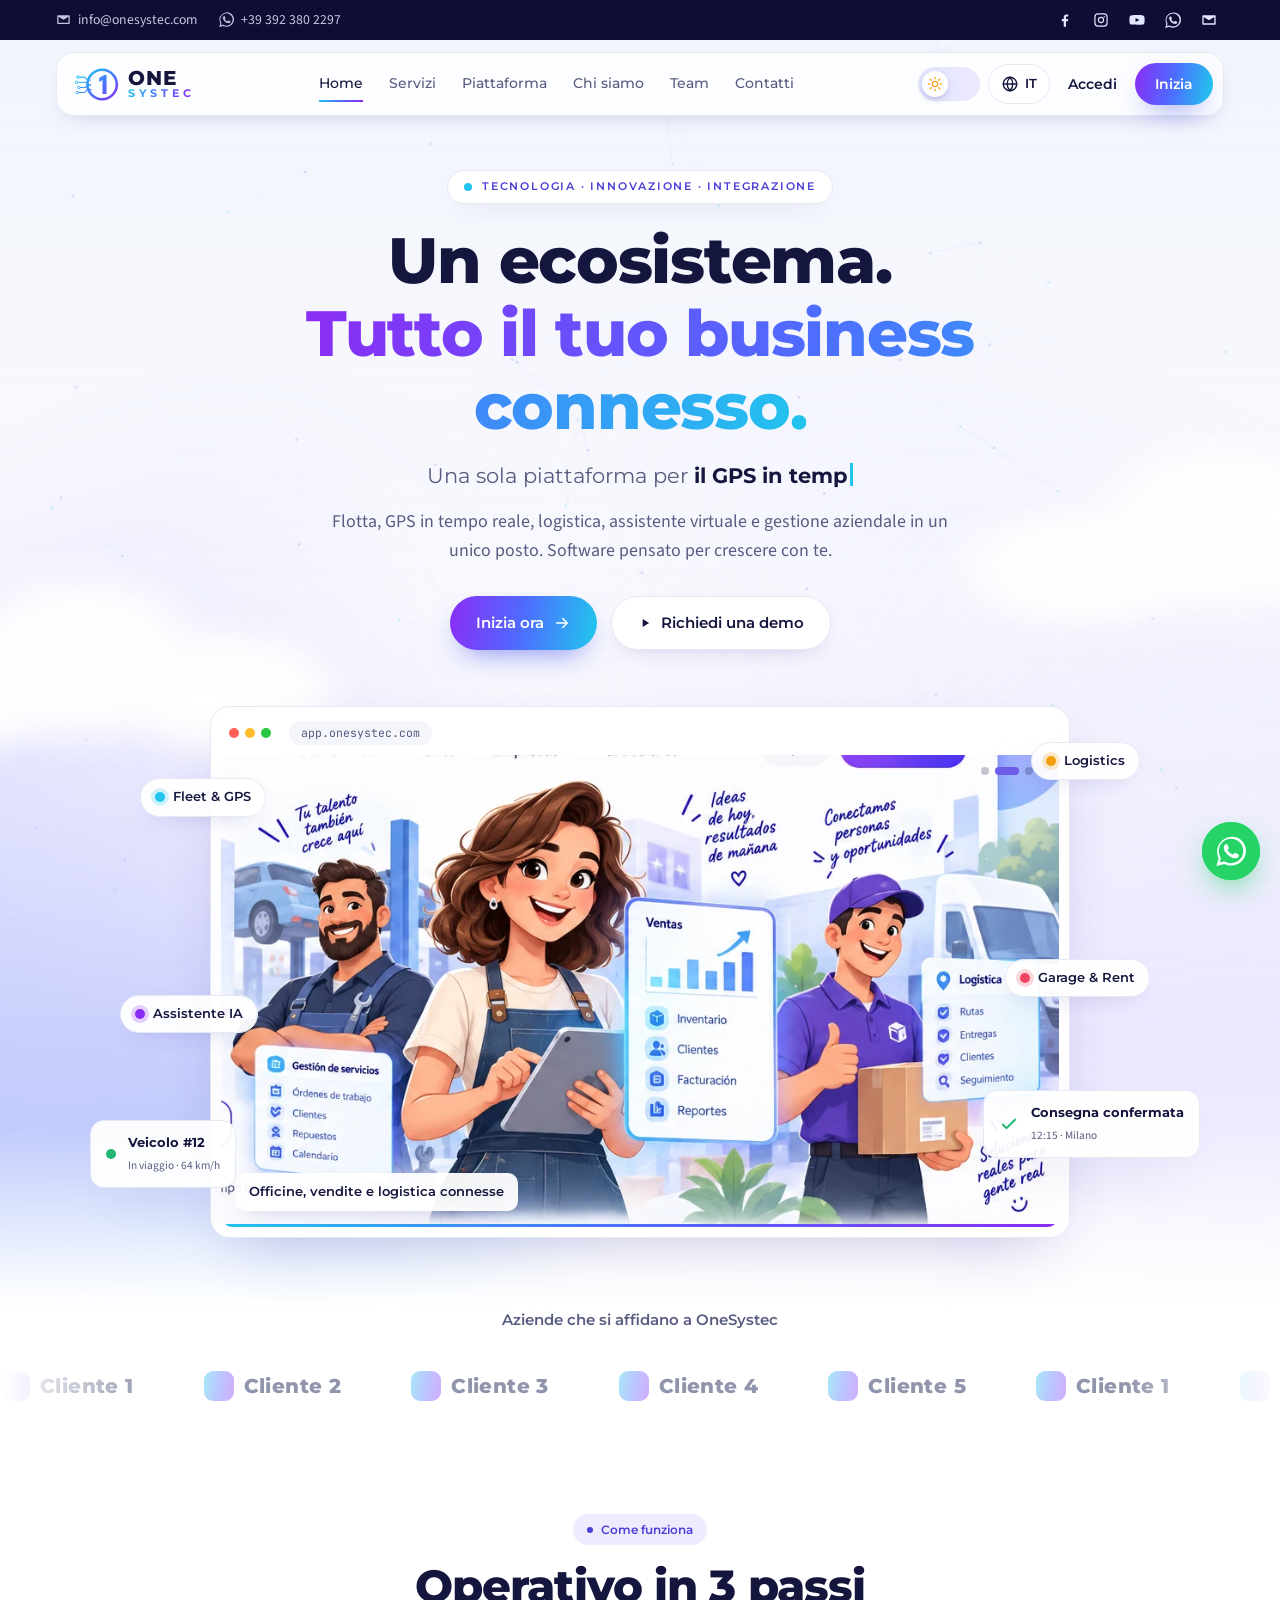
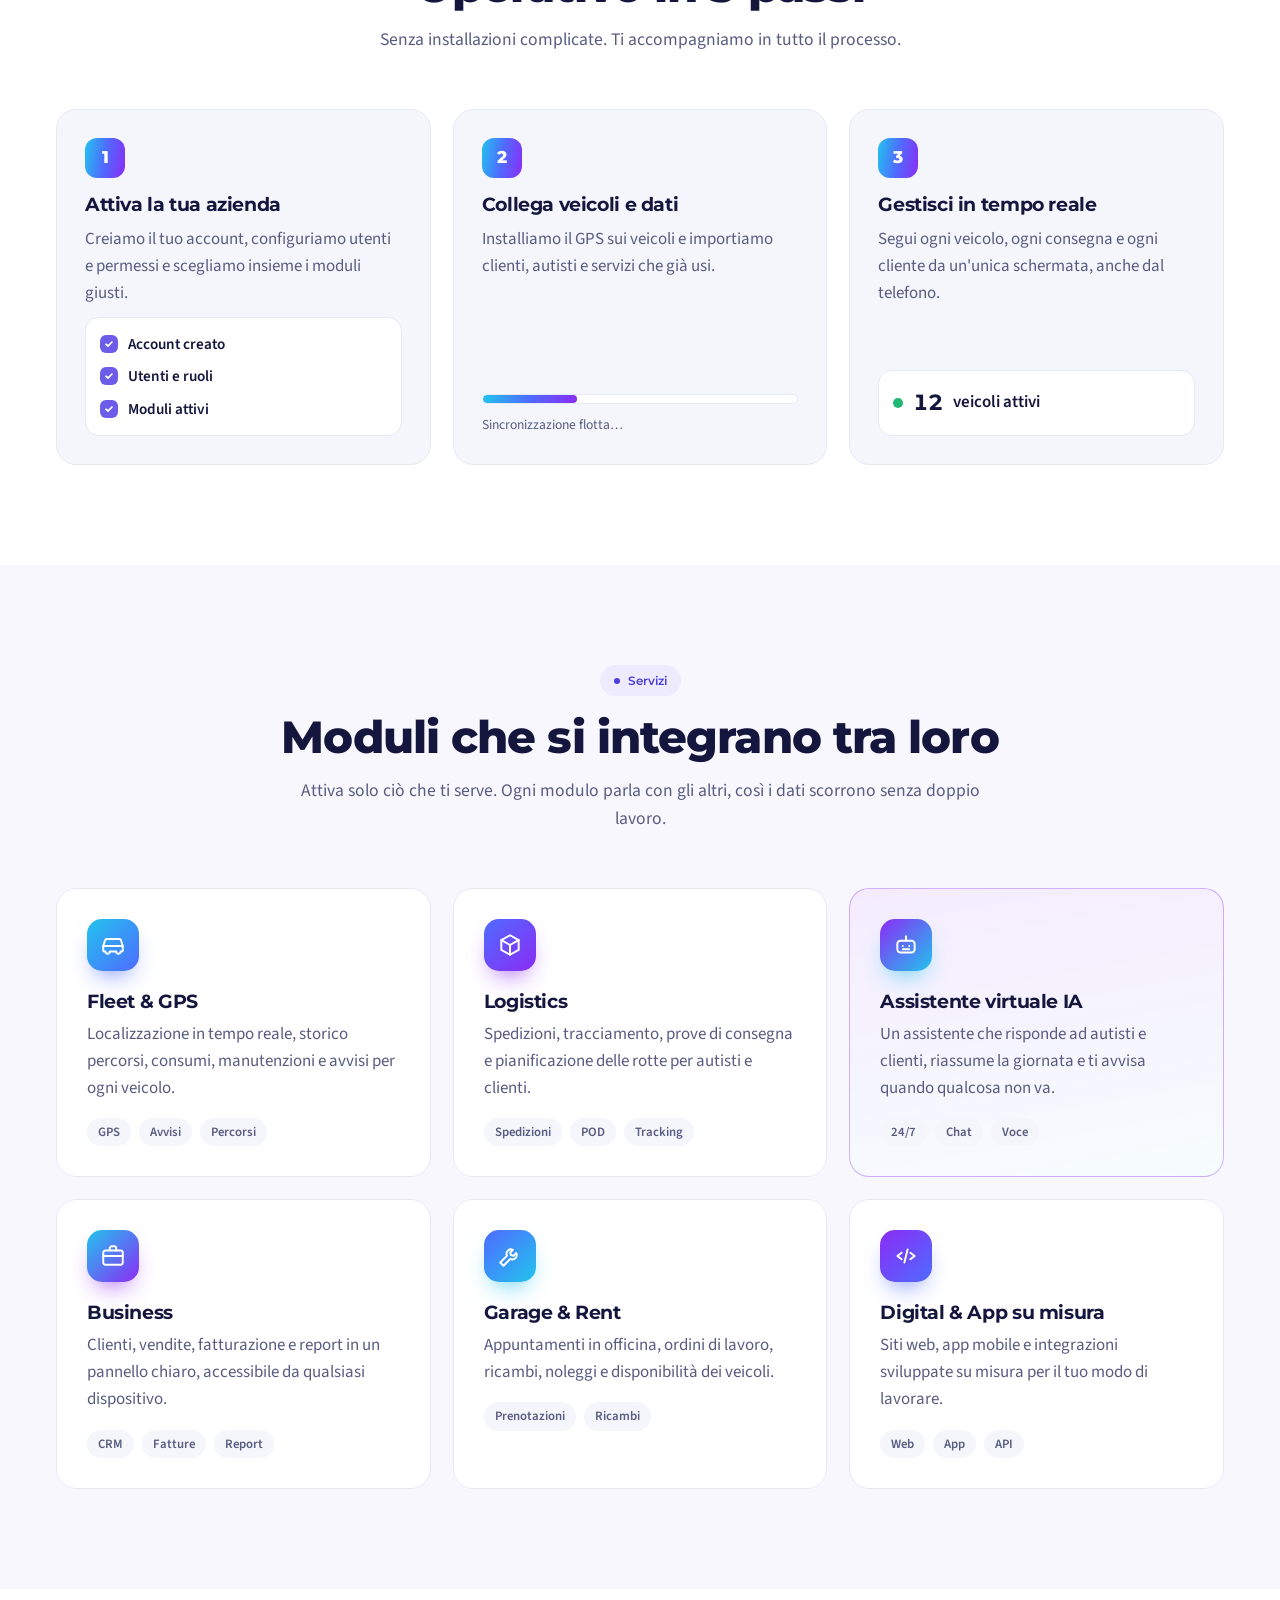
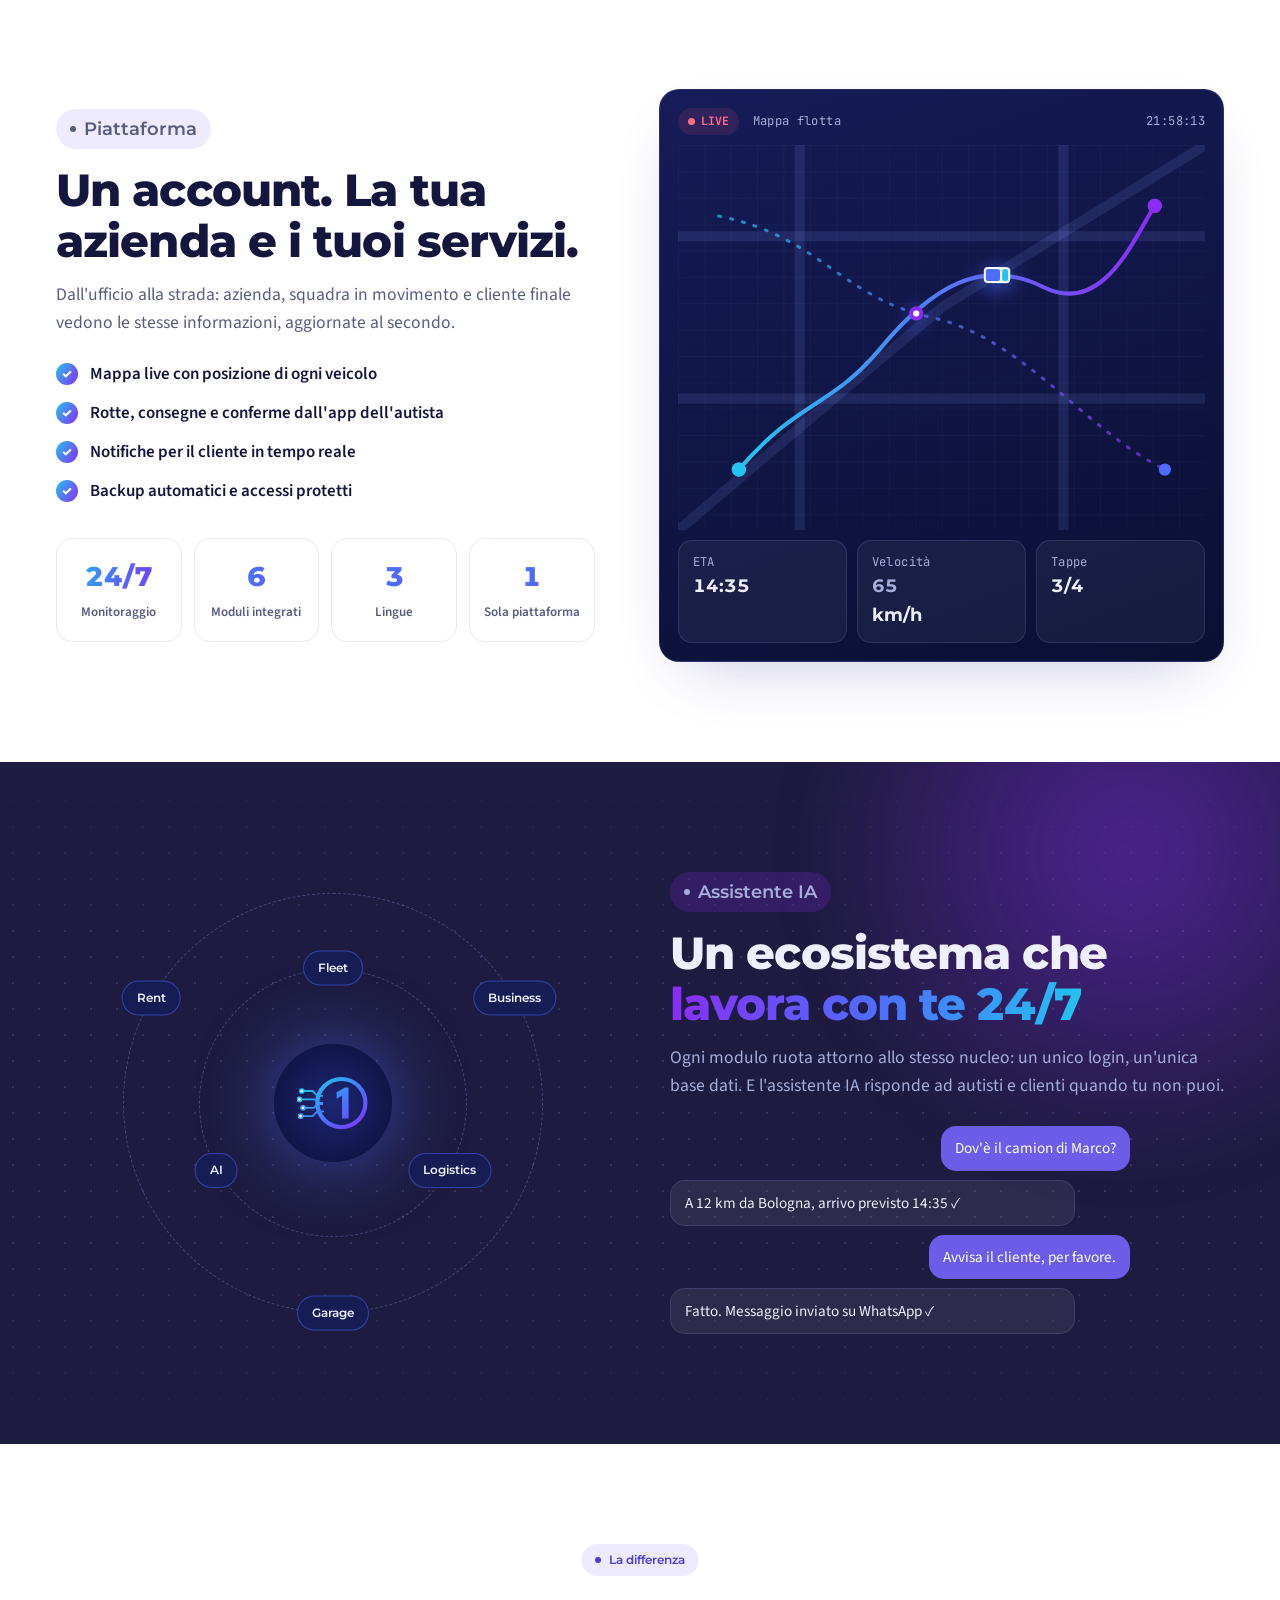
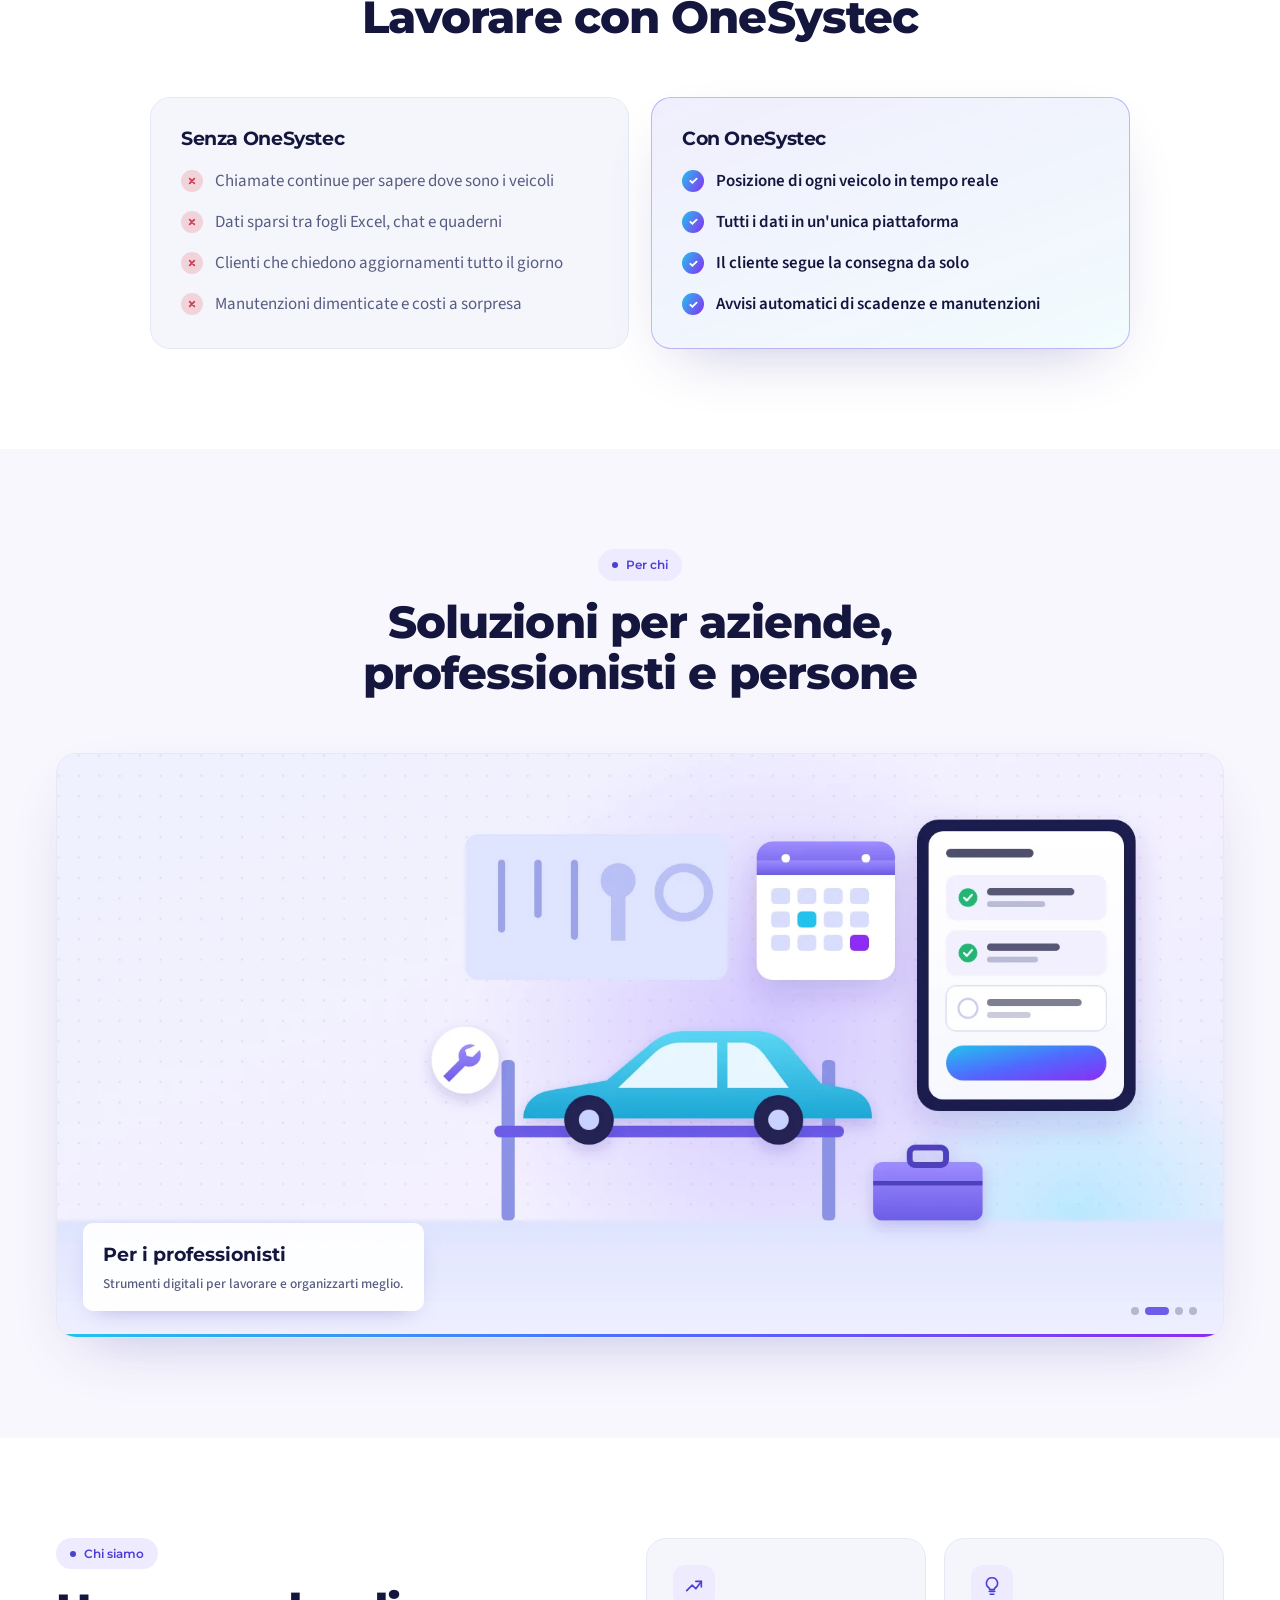
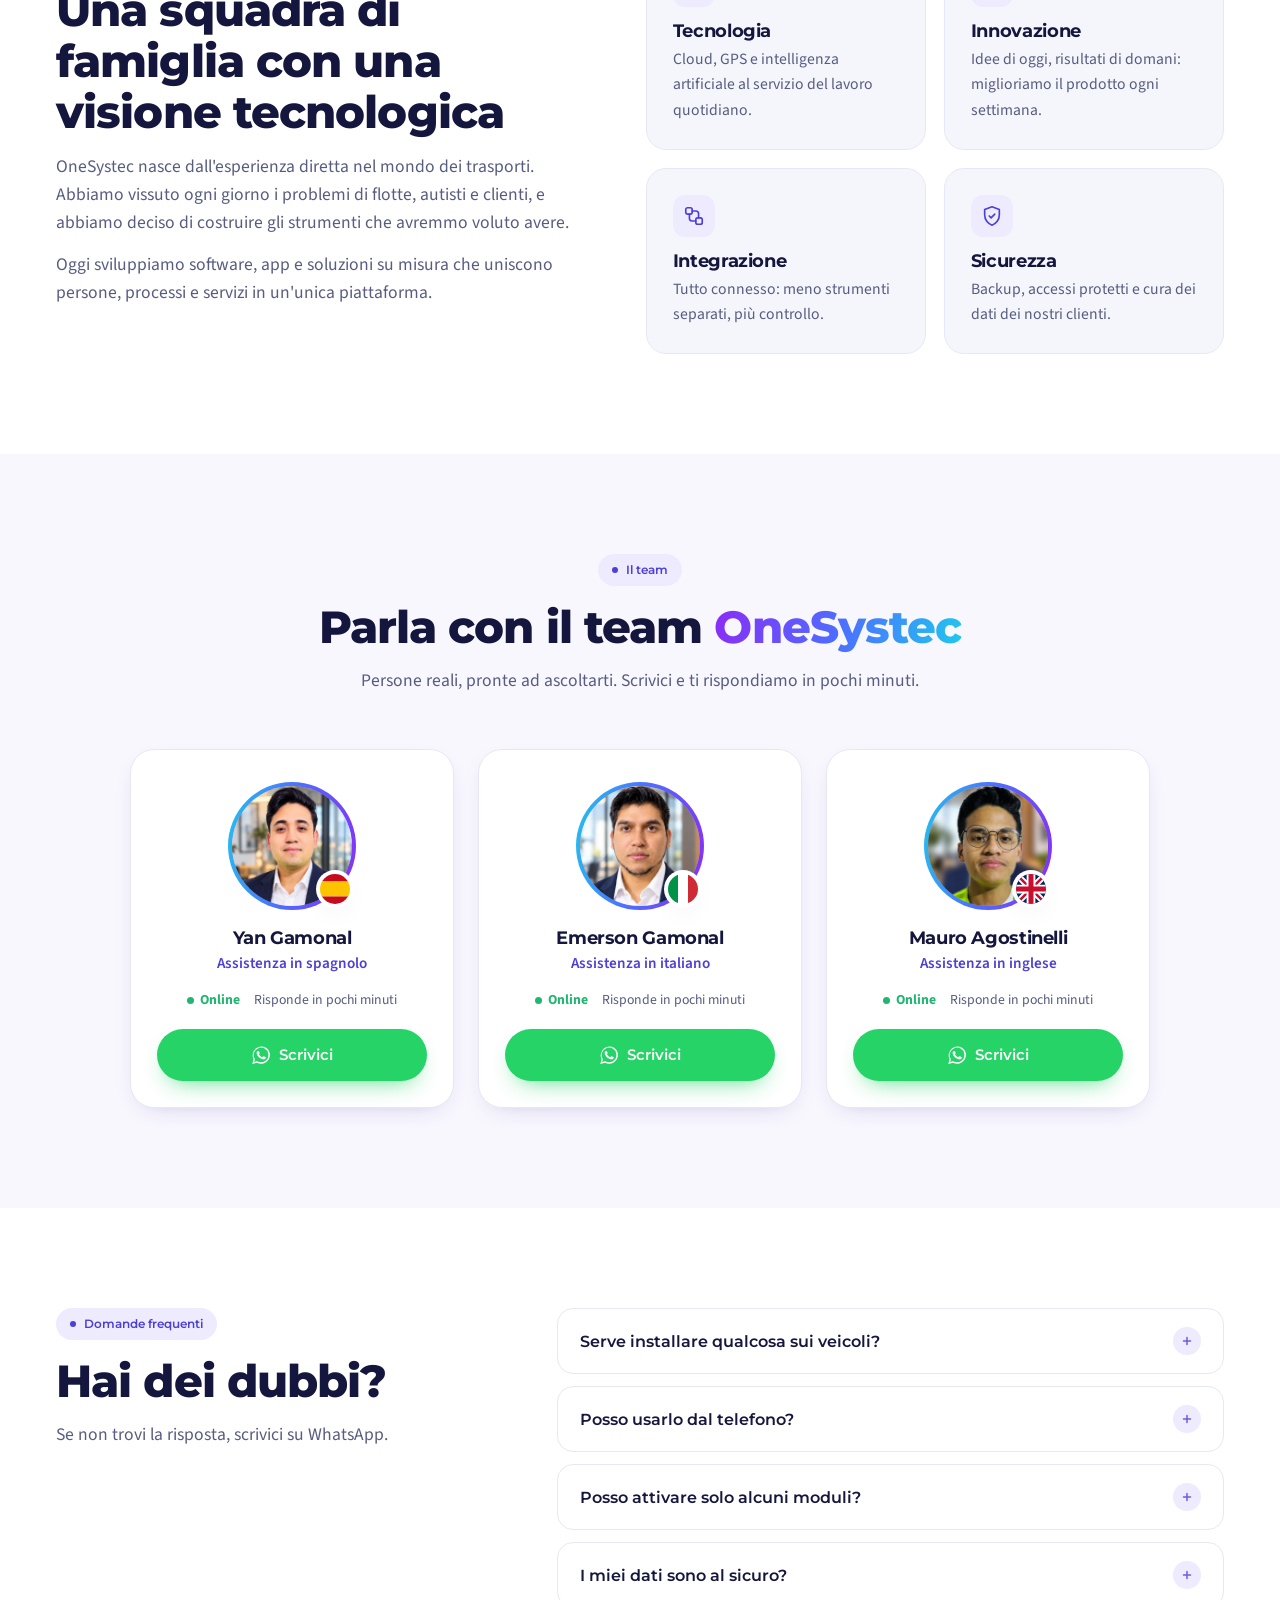
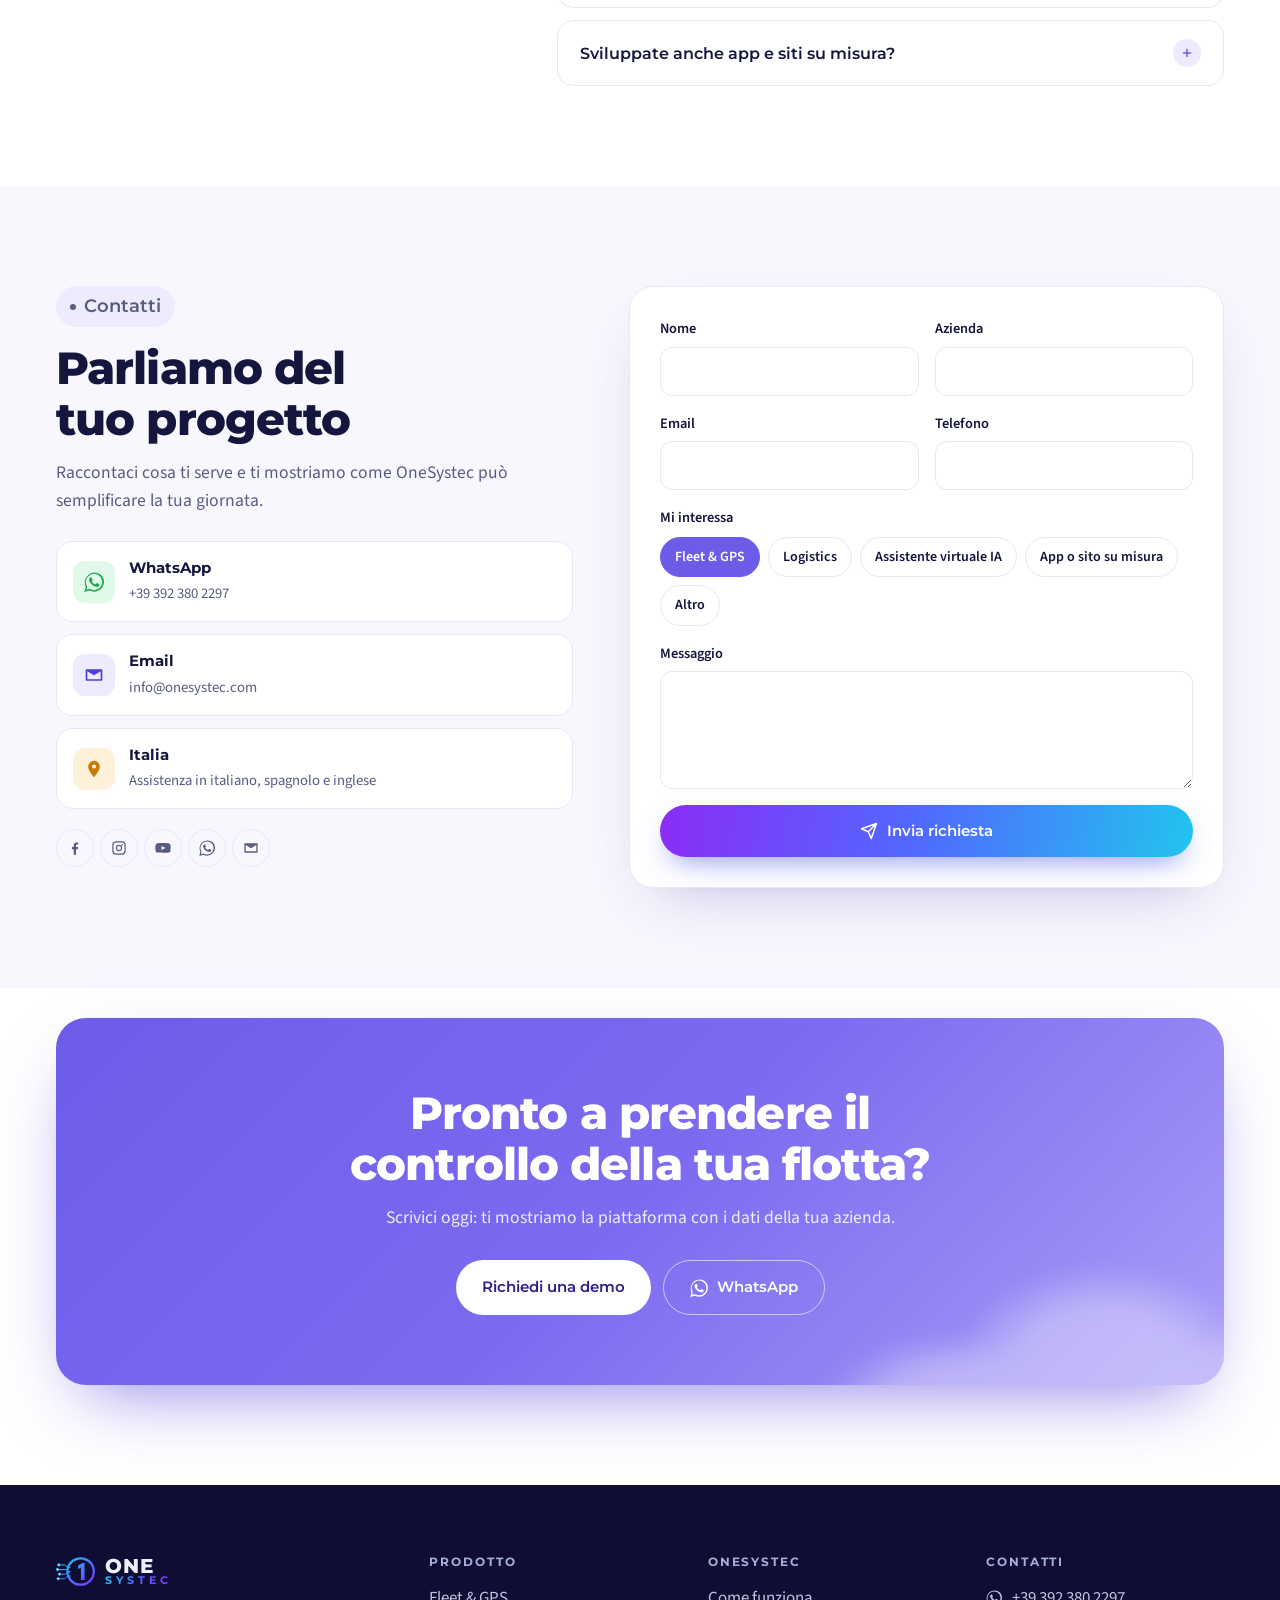
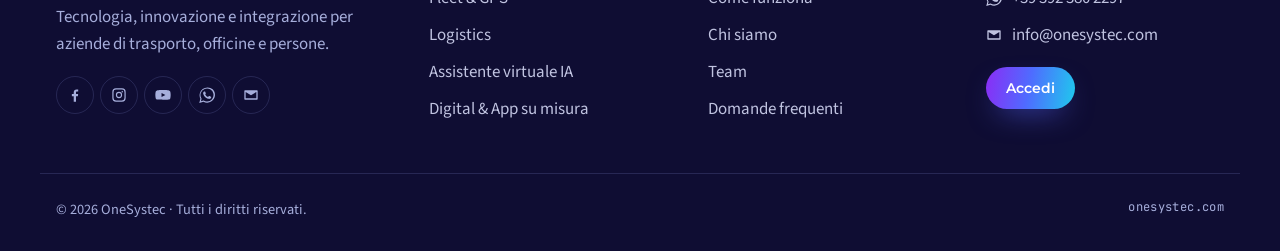
==== commit 7a9383d3: "Equipo con fotos, nombres y WhatsApp por idioma; portada sin zoom con dispositivo completo Co-Author" ====
--- a/index.html
+++ b/index.html
@@ -414,25 +414,24 @@
           <p data-i18n="team.sub">Persone reali, pronte ad ascoltarti. Scrivici e ti rispondiamo in pochi minuti.</p>
         </header>
         <div class="team">
-          <!-- Fotos: assets/img/team/persona-1.jpg (italiano), persona-2.jpg (español), persona-3.jpg (english).
-               Números de WhatsApp de cada uno: CONFIG.TEAM_WHATSAPP en assets/js/main.js -->
+          <!-- Fotos en assets/img/team/ · Números de WhatsApp de cada uno: CONFIG.TEAM_WHATSAPP en assets/js/main.js -->
           <article class="member reveal">
-            <div class="member__photo"><span class="member__ini">OS</span><img src="assets/img/team/persona-1.jpg" alt="" onerror="this.remove()"><span class="member__flag" title="Italiano"><svg viewBox="0 0 24 24"><rect x="0" y="0" width="8" height="24" fill="#009246"/><rect x="8" y="0" width="8" height="24" fill="#fff"/><rect x="16" y="0" width="8" height="24" fill="#ce2b37"/></svg></span></div>
-            <h3 class="member__name">Nome Cognome</h3>
+            <div class="member__photo"><span class="member__ini">YG</span><img src="assets/img/team/yan-gamonal.jpg" alt="Yan Gamonal" loading="lazy" onerror="this.remove()"><span class="member__flag" title="Español"><svg viewBox="0 0 24 24"><rect x="0" y="0" width="24" height="6" fill="#c60b1e"/><rect x="0" y="6" width="24" height="12" fill="#ffc400"/><rect x="0" y="18" width="24" height="6" fill="#c60b1e"/></svg></span></div>
+            <h3 class="member__name">Yan Gamonal</h3>
+            <p class="member__role" data-i18n="team.res">Assistenza in italiano</p>
+            <ul class="member__meta"><li><span class="pulse"></span><span data-i18n="team.online">Online</span></li><li data-i18n="team.fast">Risponde in pochi minuti</li></ul>
+            <a class="btn btn--wa js-wa" data-member="es" href="#" target="_blank" rel="noopener"><svg viewBox="0 0 24 24"><use href="#i-whatsapp"/></svg><span data-i18n="team.chat">Scrivici</span></a>
+          </article>
+          <article class="member reveal">
+            <div class="member__photo"><span class="member__ini">EG</span><img src="assets/img/team/emerson-gamonal.jpg" alt="Emerson Gamonal" loading="lazy" onerror="this.remove()"><span class="member__flag" title="Italiano"><svg viewBox="0 0 24 24"><rect x="0" y="0" width="8" height="24" fill="#009246"/><rect x="8" y="0" width="8" height="24" fill="#fff"/><rect x="16" y="0" width="8" height="24" fill="#ce2b37"/></svg></span></div>
+            <h3 class="member__name">Emerson Gamonal</h3>
             <p class="member__role" data-i18n="team.rit">Assistenza in italiano</p>
             <ul class="member__meta"><li><span class="pulse"></span><span data-i18n="team.online">Online</span></li><li data-i18n="team.fast">Risponde in pochi minuti</li></ul>
             <a class="btn btn--wa js-wa" data-member="it" href="#" target="_blank" rel="noopener"><svg viewBox="0 0 24 24"><use href="#i-whatsapp"/></svg><span data-i18n="team.chat">Scrivici</span></a>
           </article>
           <article class="member reveal">
-            <div class="member__photo"><span class="member__ini">OS</span><img src="assets/img/team/persona-2.jpg" alt="" onerror="this.remove()"><span class="member__flag" title="Español"><svg viewBox="0 0 24 24"><rect x="0" y="0" width="24" height="6" fill="#c60b1e"/><rect x="0" y="6" width="24" height="12" fill="#ffc400"/><rect x="0" y="18" width="24" height="6" fill="#c60b1e"/></svg></span></div>
-            <h3 class="member__name">Nome Cognome</h3>
-            <p class="member__role" data-i18n="team.res">Assistenza in italiano</p>
-            <ul class="member__meta"><li><span class="pulse"></span><span data-i18n="team.online">Online</span></li><li data-i18n="team.fast">Risponde in pochi minuti</li></ul>
-            <a class="btn btn--wa js-wa" data-member="es" href="#" target="_blank" rel="noopener"><svg viewBox="0 0 24 24"><use href="#i-whatsapp"/></svg><span data-i18n="team.chat">Scrivici</span></a>
-          </article>
-          <article class="member reveal">
-            <div class="member__photo"><span class="member__ini">OS</span><img src="assets/img/team/persona-3.jpg" alt="" onerror="this.remove()"><span class="member__flag" title="English"><svg viewBox="0 0 24 24"><rect width="24" height="24" fill="#012169"/><path d="M0 0L24 24M24 0L0 24" stroke="#fff" stroke-width="5"/><path d="M0 0L24 24M24 0L0 24" stroke="#c8102e" stroke-width="2"/><path d="M12 0V24M0 12H24" stroke="#fff" stroke-width="7"/><path d="M12 0V24M0 12H24" stroke="#c8102e" stroke-width="4"/></svg></span></div>
-            <h3 class="member__name">Nome Cognome</h3>
+            <div class="member__photo"><span class="member__ini">MA</span><img src="assets/img/team/mauro-agostinelli.jpg" alt="Mauro Agostinelli" loading="lazy" onerror="this.remove()"><span class="member__flag" title="English"><svg viewBox="0 0 24 24"><rect width="24" height="24" fill="#012169"/><path d="M0 0L24 24M24 0L0 24" stroke="#fff" stroke-width="5"/><path d="M0 0L24 24M24 0L0 24" stroke="#c8102e" stroke-width="2"/><path d="M12 0V24M0 12H24" stroke="#fff" stroke-width="7"/><path d="M12 0V24M0 12H24" stroke="#c8102e" stroke-width="4"/></svg></span></div>
+            <h3 class="member__name">Mauro Agostinelli</h3>
             <p class="member__role" data-i18n="team.ren">Assistenza in italiano</p>
             <ul class="member__meta"><li><span class="pulse"></span><span data-i18n="team.online">Online</span></li><li data-i18n="team.fast">Risponde in pochi minuti</li></ul>
             <a class="btn btn--wa js-wa" data-member="en" href="#" target="_blank" rel="noopener"><svg viewBox="0 0 24 24"><use href="#i-whatsapp"/></svg><span data-i18n="team.chat">Scrivici</span></a>
--- a/assets/css/styles.css
+++ b/assets/css/styles.css
@@ -175,9 +175,11 @@
 .burger[aria-expanded="true"] span:nth-child(3){transform:translateY(-7px) rotate(-45deg)}
 
 /* ---------- Hero con cielo ---------- */
-.sky{position:relative;overflow:hidden;background:linear-gradient(180deg,var(--sky-1) 0%,var(--sky-2) 50%,var(--sky-3) 100%)}
+.sky{position:relative;overflow:hidden;background:linear-gradient(180deg,var(--sky-1) 0%,var(--sky-2) 45%,var(--sky-3) 80%,transparent 100%)}
 .sky__aurora{position:absolute;left:50%;bottom:-38%;width:150%;height:110%;translate:-50% 0;border-radius:50%;background:conic-gradient(from 200deg at 50% 50%,rgba(131,128,231,.0),rgba(146,210,250,.8) 30deg,rgba(113,143,248,.6) 60deg,rgba(165,166,255,.25) 100deg,rgba(91,92,234,0) 140deg,rgba(199,200,255,.3) 260deg,rgba(131,128,231,.0) 360deg);filter:blur(70px);opacity:var(--aurora-op);animation:aurora 22s linear infinite;pointer-events:none}
 @keyframes aurora{to{rotate:360deg}}
+.sky::after{content:"";position:absolute;left:0;right:0;bottom:0;height:180px;background:linear-gradient(180deg,transparent,var(--bg));pointer-events:none;z-index:0}
+.hero__copy,.hero__visual{z-index:1}
 .cloud{position:absolute;pointer-events:none;width:560px;height:220px;opacity:var(--cloud-op);filter:blur(10px);
   background:
     radial-gradient(closest-side,var(--cloud) 55%,transparent) 0 80px/280px 140px no-repeat,
@@ -203,36 +205,36 @@
 .hero__cta{display:flex;flex-wrap:wrap;justify-content:center;gap:14px}
 
 .hero__visual{position:relative;margin-top:56px}
-.hero__stage{position:relative;max-width:980px;margin-inline:auto;padding-bottom:40px}
-.device{position:relative;z-index:1;border-radius:20px 20px 0 0;padding:10px 10px 0;background:var(--float-bg);border:1px solid var(--line);border-bottom:0;box-shadow:0 -10px 60px -20px rgba(79,92,231,.35)}
+.hero__stage{position:relative;max-width:860px;margin-inline:auto;padding-bottom:70px}
+.device{position:relative;z-index:1;border-radius:20px;padding:10px;background:var(--float-bg);border:1px solid var(--line);box-shadow:var(--shadow)}
 .device__bar{display:flex;align-items:center;gap:6px;padding:4px 8px 10px}
 .device__bar i{width:10px;height:10px;border-radius:50%;background:#ff5f57}
 .device__bar i:nth-child(2){background:#febc2e}.device__bar i:nth-child(3){background:#28c840}
 .device__bar span{margin-left:12px;font-family:var(--font-mono);font-size:.72rem;color:var(--muted);padding:3px 12px;border-radius:999px;background:var(--surface-2)}
 .tag{position:absolute;z-index:2;display:flex;align-items:center;gap:8px;padding:8px 14px;border-radius:999px;background:var(--float-bg);border:1px solid var(--line);box-shadow:var(--shadow-sm);font-family:var(--font-head);font-weight:600;font-size:.8rem;animation:bob 6s ease-in-out infinite}
 .tag i{width:10px;height:10px;border-radius:50%;background:var(--c);box-shadow:0 0 0 4px color-mix(in srgb,var(--c) 22%,transparent)}
-.tag--a{left:-30px;top:14%}
-.tag--b{right:-36px;top:8%;animation-delay:-1.5s}
-.tag--c{left:-46px;top:62%;animation-delay:-3s}
-.tag--d{right:-30px;top:56%;animation-delay:-4.5s}
+.tag--a{left:-70px;top:12%}
+.tag--b{right:-70px;top:6%;animation-delay:-1.5s}
+.tag--c{left:-90px;top:48%;animation-delay:-3s}
+.tag--d{right:-80px;top:42%;animation-delay:-4.5s}
 @keyframes bob{50%{translate:0 -10px}}
 .float{position:absolute;z-index:2;display:flex;align-items:center;gap:12px;padding:11px 15px;border-radius:14px;background:var(--float-bg);border:1px solid var(--line);box-shadow:var(--shadow);font-size:.85rem;text-align:left;animation:bob 7s ease-in-out infinite}
 .float b{display:block;font-family:var(--font-head);font-size:.84rem}
 .float small{color:var(--muted)}
-.float--a{left:6%;bottom:16px;animation-delay:-2s}
-.float--b{right:6%;bottom:56px;color:var(--ok)}
+.float--a{left:-120px;bottom:120px;animation-delay:-2s}
+.float--b{right:-130px;bottom:150px;color:var(--ok)}
 .float--b svg{width:20px;height:20px;fill:none;stroke:currentColor;stroke-width:2.4}
 .float--b b{color:var(--text)}
 .pulse{display:inline-block;width:10px;height:10px;border-radius:50%;background:var(--ok);flex:none;animation:pingok 1.8s infinite}
 @keyframes pingok{0%{box-shadow:0 0 0 0 rgba(34,182,115,.55)}70%{box-shadow:0 0 0 9px rgba(34,182,115,0)}100%{box-shadow:0 0 0 0 rgba(34,182,115,0)}}
 
 /* ---------- Carousel ---------- */
-.carousel{position:relative;overflow:hidden;border-radius:12px 12px 0 0;background:#eef0ff}
+.carousel{position:relative;overflow:hidden;border-radius:12px;background:#eef0ff}
 .carousel__track{display:flex;transition:transform .9s cubic-bezier(.7,0,.2,1)}
 .slide{flex:0 0 100%;position:relative;aspect-ratio:16/9;max-width:100%}
 .slide img{width:100%;height:100%;object-fit:cover}
-.slide.is-active img{animation:settle 1.2s ease-out}
-@keyframes settle{from{opacity:.6;transform:scale(1.02)}to{opacity:1;transform:none}}
+.slide.is-active img{animation:settle .9s ease-out}
+@keyframes settle{from{opacity:.55}to{opacity:1}}
 .slide figcaption{position:absolute;left:14px;bottom:16px;max-width:calc(100% - 28px);padding:8px 14px;border-radius:10px;background:rgba(255,255,255,.94);color:#14163d;box-shadow:0 8px 24px -14px rgba(50,45,150,.5);font-family:var(--font-head);font-weight:600;font-size:.84rem;text-align:left;transform:translateY(12px);opacity:0;transition:.6s .4s}
 .slide.is-active figcaption{transform:none;opacity:1}
 .carousel__dots{position:absolute;top:12px;right:12px;display:flex;gap:6px}
@@ -395,7 +397,7 @@
 .member:hover{transform:translateY(-6px);box-shadow:var(--shadow)}
 .member__photo{position:relative;width:128px;height:128px;border-radius:50%;padding:4px;background:var(--grad);margin-bottom:18px}
 .member__photo img,.member__ini{position:absolute;inset:4px;width:calc(100% - 8px);height:calc(100% - 8px);border-radius:50%;object-fit:cover}
-.member__ini{display:grid;place-items:center;background:linear-gradient(160deg,#b9b2ff,#8f84f0);color:#fff;font-family:var(--font-head);font-weight:800;font-size:2rem}
+.member__ini{display:grid;letter-spacing:.02em;place-items:center;background:linear-gradient(160deg,#b9b2ff,#8f84f0);color:#fff;font-family:var(--font-head);font-weight:800;font-size:2rem}
 .member__flag{position:absolute;right:2px;bottom:2px;width:38px;height:38px;border-radius:50%;padding:4px;background:var(--surface);box-shadow:var(--shadow-sm)}
 .member__flag svg{width:100%;height:100%;border-radius:50%;display:block}
 .member__name{font-size:1.15rem}
@@ -501,6 +503,8 @@
   .footer__grid{grid-template-columns:1fr 1fr}
   .tag--a,.tag--c{left:-8px}
   .tag--b,.tag--d{right:-8px}
+  .float--a{left:-8px;bottom:40px}
+  .float--b{right:-8px;bottom:110px}
 }
 @media (max-width:640px){
   .topbar__contact span{display:none}
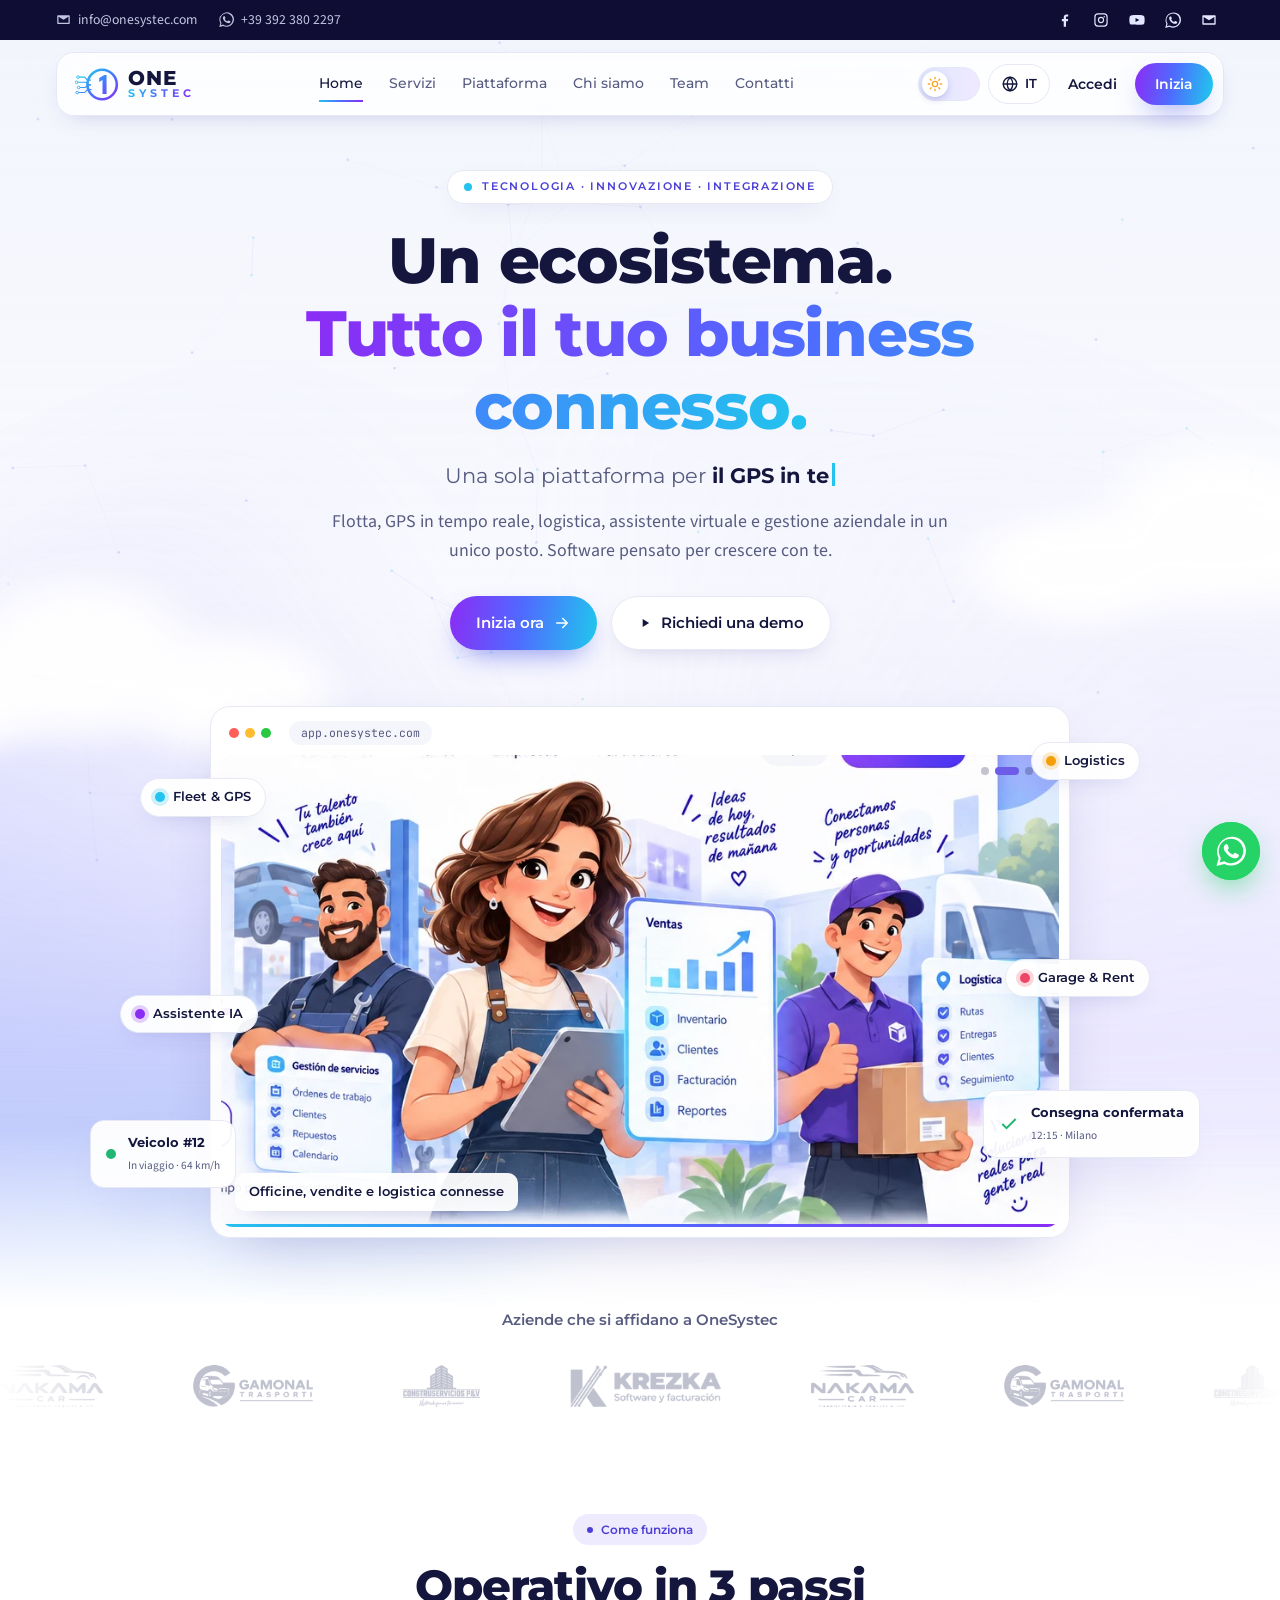
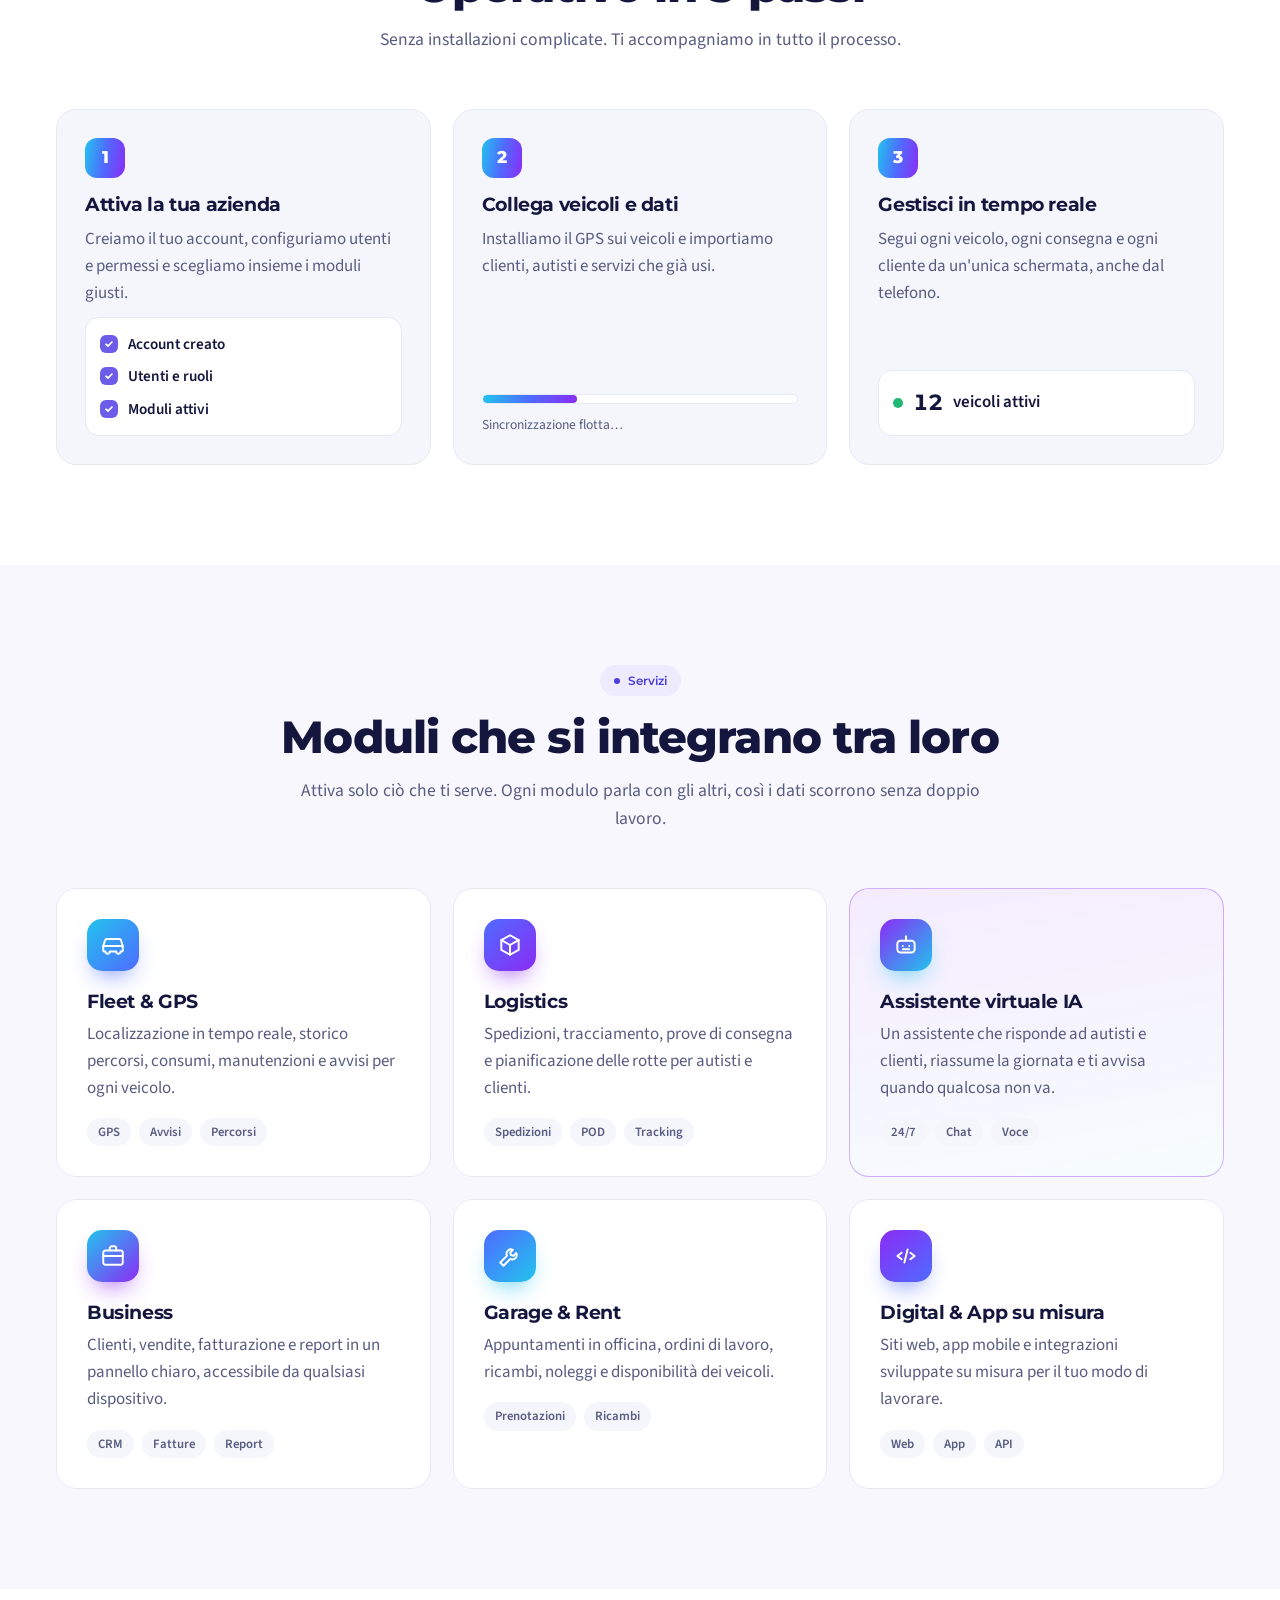
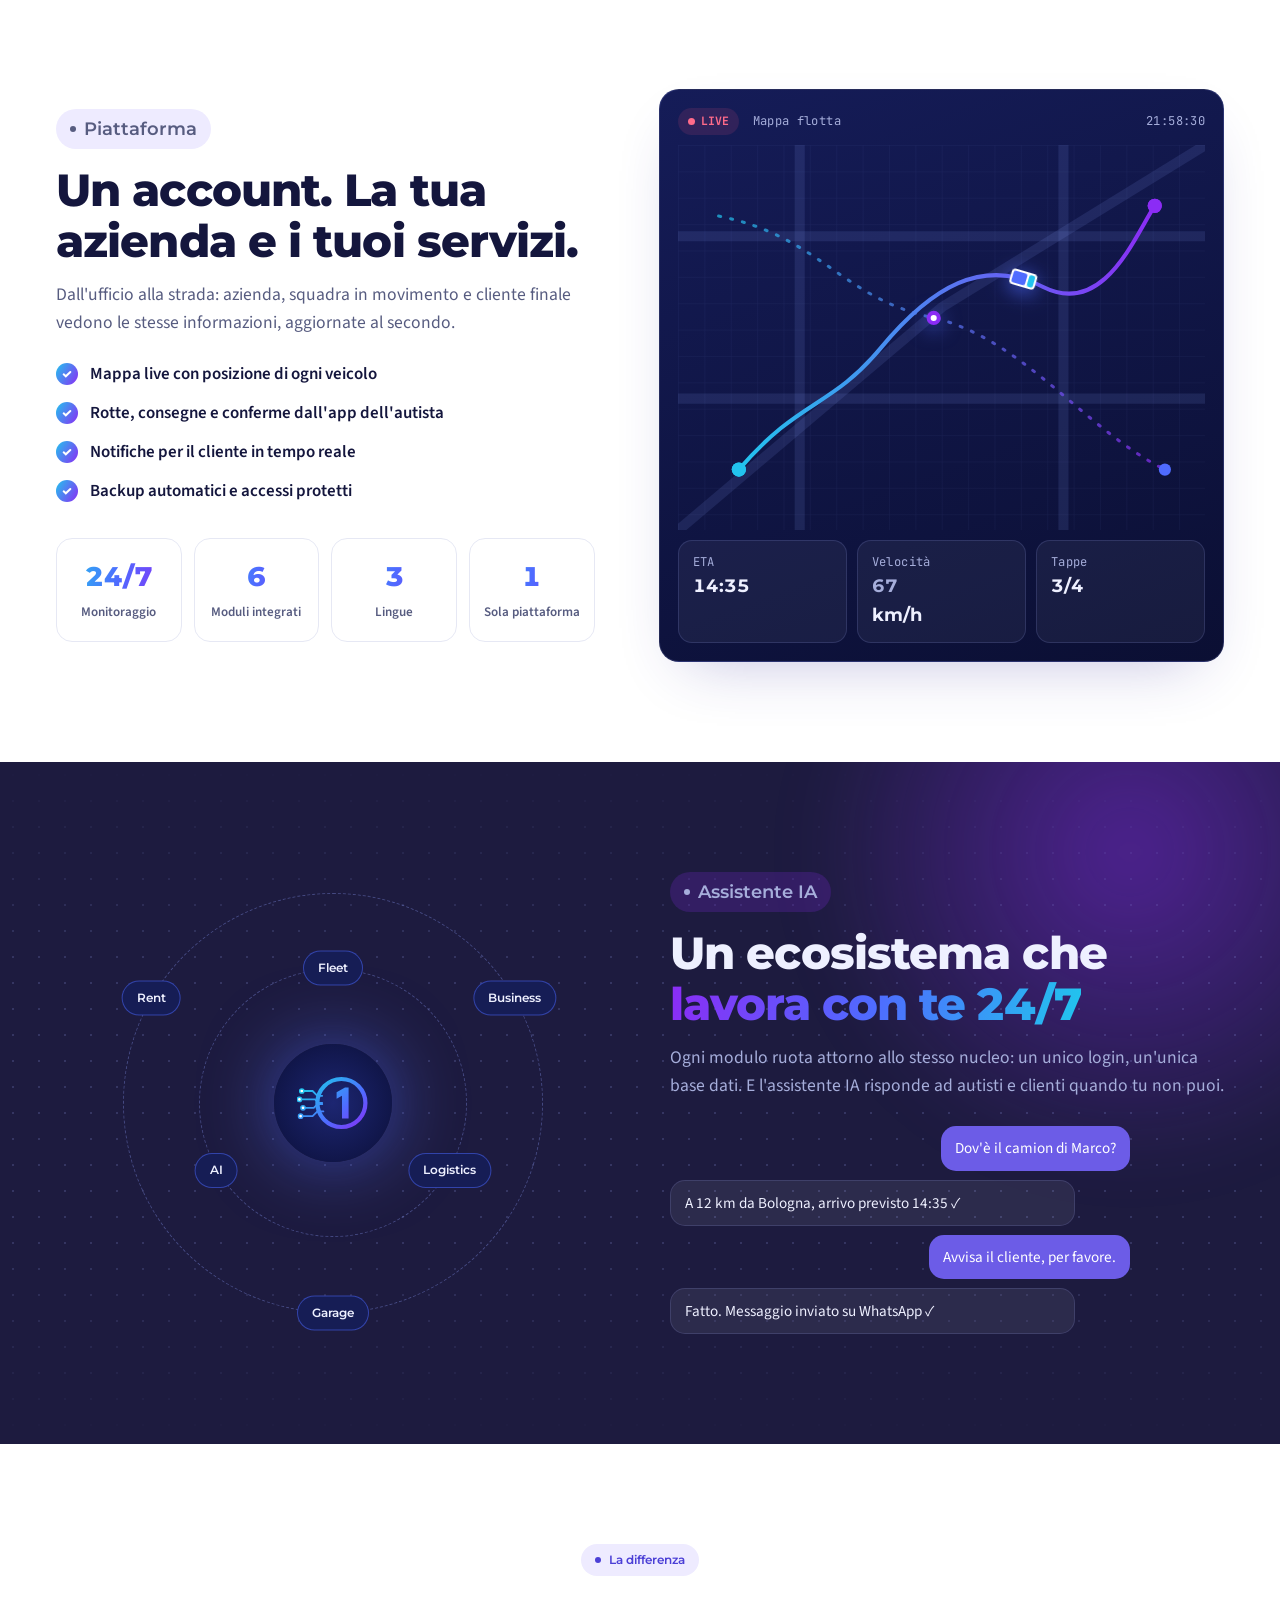
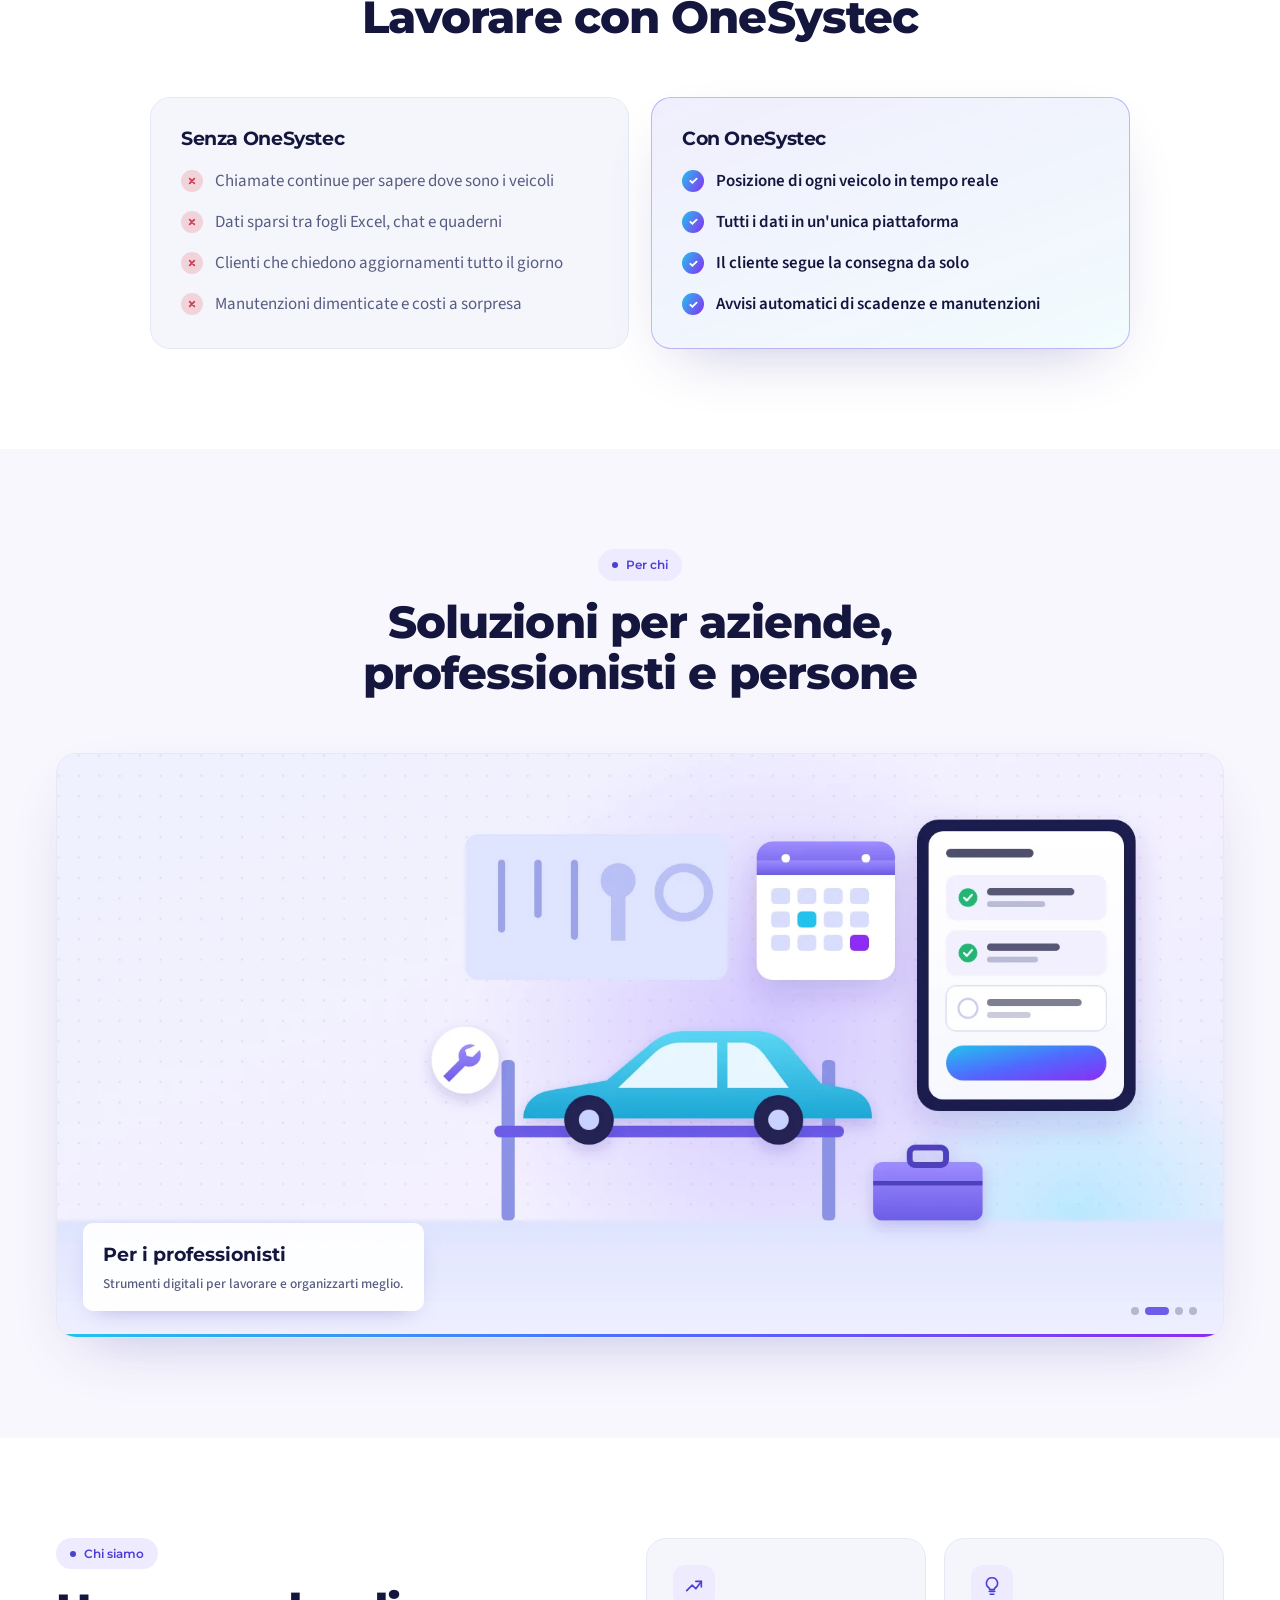
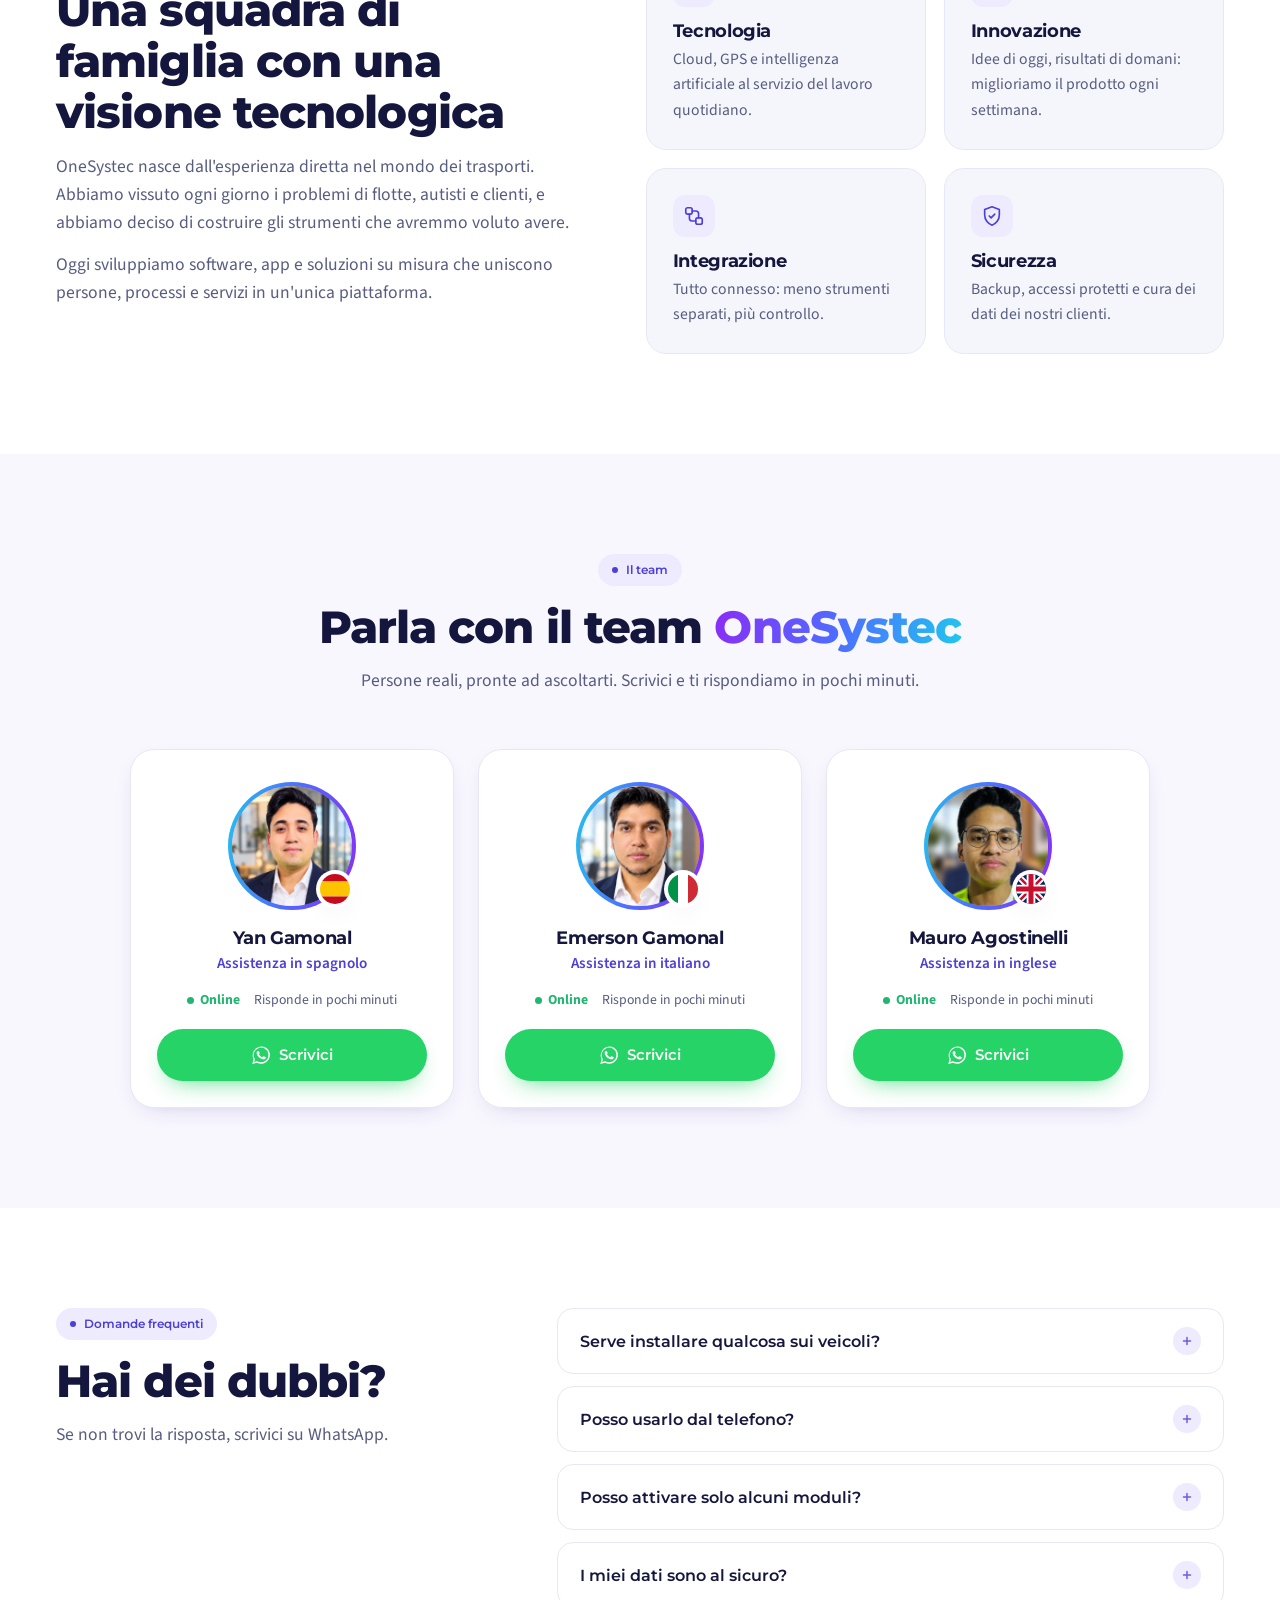
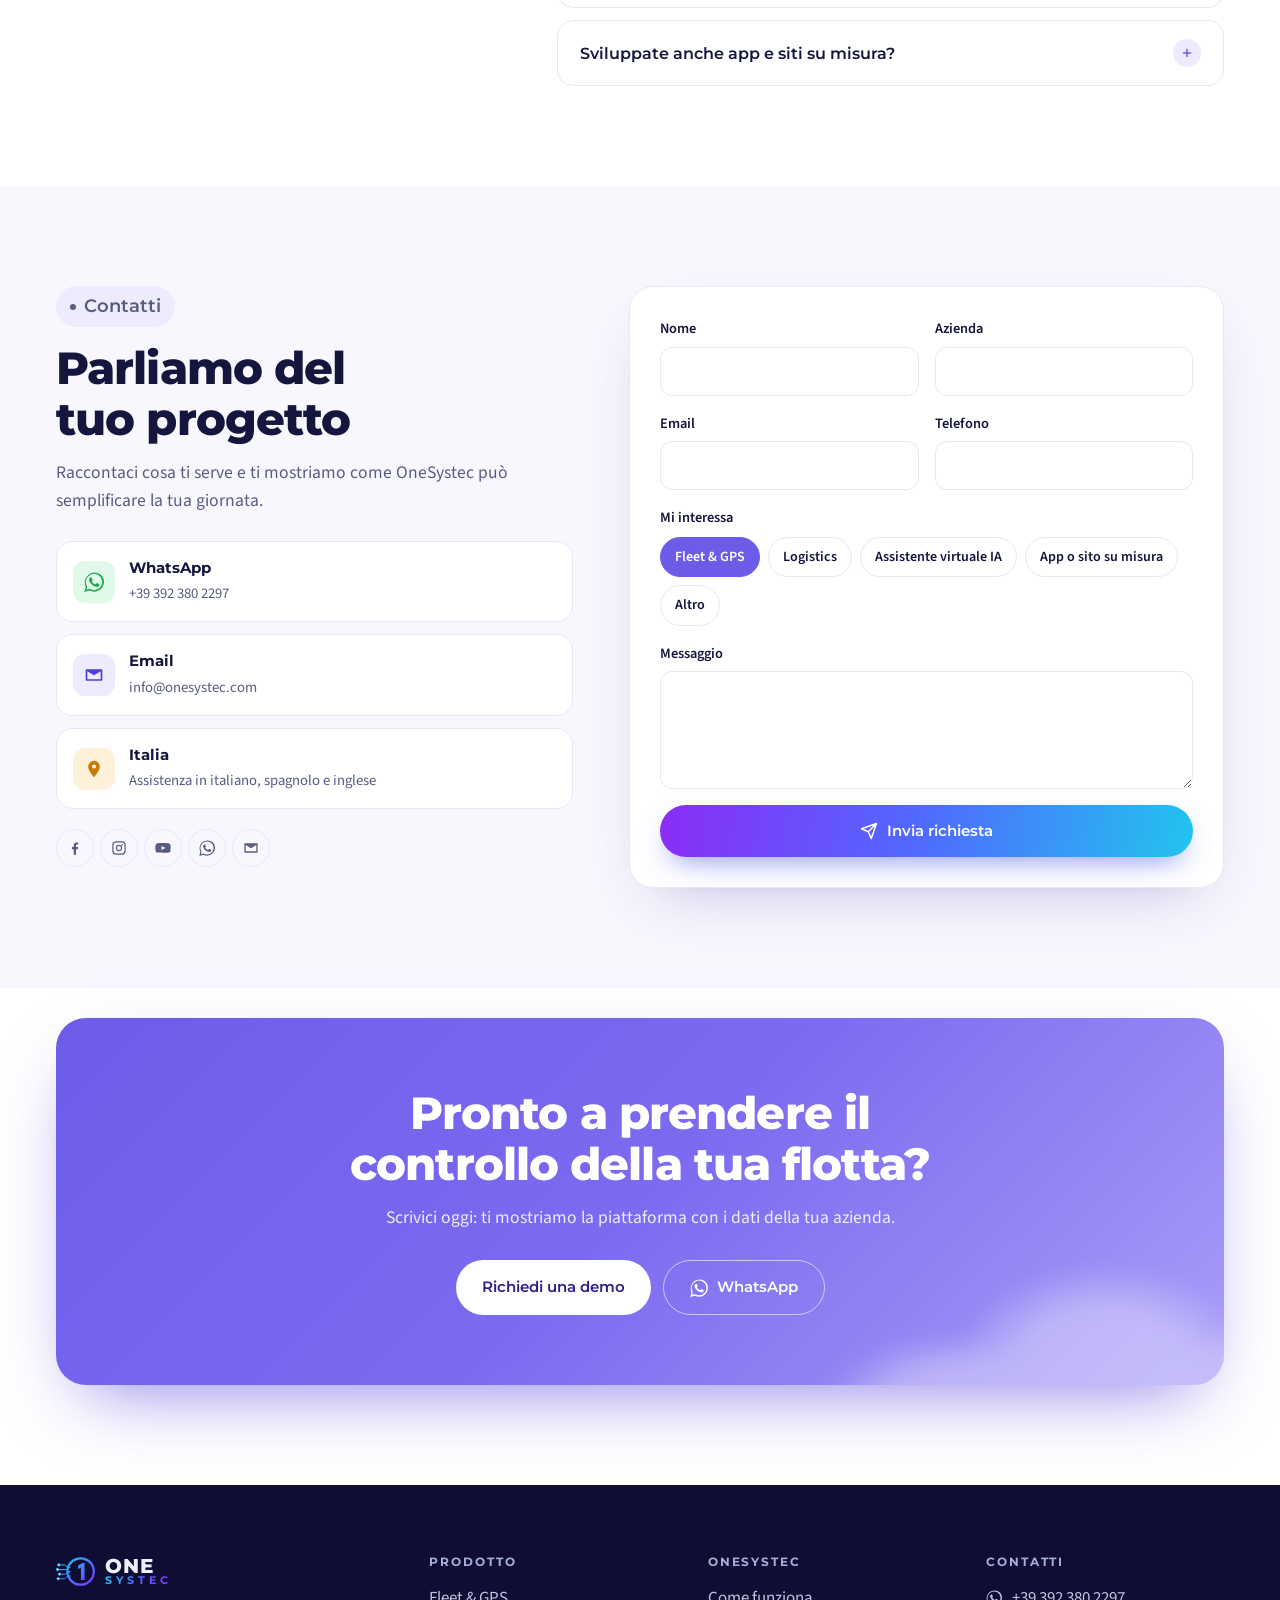
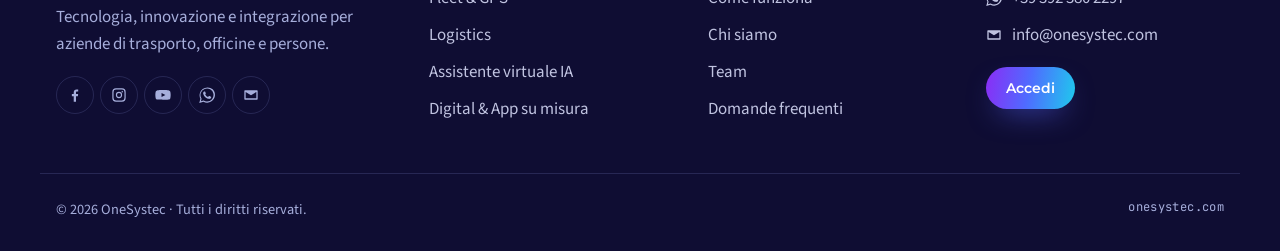
==== commit b7e43f4d: "Logos de clientes en un solo color y discretos; efecto de circuitos al cursor más notorio Co-Authore" ====
--- a/index.html
+++ b/index.html
@@ -148,13 +148,15 @@
       </div>
       <div class="marquee">
         <ul class="marquee__track" id="clientsTrack">
-          <!-- Cambiar por logos reales, por ejemplo:
-               <li class="client"><img src="assets/img/clients/empresa.png" alt="Empresa"></li> -->
-          <li class="client client--ph"><span>Cliente 1</span></li>
-          <li class="client client--ph"><span>Cliente 2</span></li>
-          <li class="client client--ph"><span>Cliente 3</span></li>
-          <li class="client client--ph"><span>Cliente 4</span></li>
-          <li class="client client--ph"><span>Cliente 5</span></li>
+          <!-- Logos de clientes: assets/img/clients/ (PNG transparente, un solo color) -->
+          <li class="client"><span class="client__logo" role="img" aria-label="Nakama Car" style="-webkit-mask-image:url(assets/img/clients/nakama-car.png);mask-image:url(assets/img/clients/nakama-car.png);aspect-ratio:293/120"></span></li>
+          <li class="client"><span class="client__logo" role="img" aria-label="Gamonal Trasporti" style="-webkit-mask-image:url(assets/img/clients/gamonal-trasporti.png);mask-image:url(assets/img/clients/gamonal-trasporti.png);aspect-ratio:343/120"></span></li>
+          <li class="client"><span class="client__logo" role="img" aria-label="Construservicios P&amp;V" style="-webkit-mask-image:url(assets/img/clients/construservicios-pv.png);mask-image:url(assets/img/clients/construservicios-pv.png);aspect-ratio:220/120"></span></li>
+          <li class="client"><span class="client__logo" role="img" aria-label="Krezka" style="-webkit-mask-image:url(assets/img/clients/krezka.png);mask-image:url(assets/img/clients/krezka.png);aspect-ratio:433/120"></span></li>
+          <li class="client" aria-hidden="true"><span class="client__logo" role="img" aria-label="Nakama Car" style="-webkit-mask-image:url(assets/img/clients/nakama-car.png);mask-image:url(assets/img/clients/nakama-car.png);aspect-ratio:293/120"></span></li>
+          <li class="client" aria-hidden="true"><span class="client__logo" role="img" aria-label="Gamonal Trasporti" style="-webkit-mask-image:url(assets/img/clients/gamonal-trasporti.png);mask-image:url(assets/img/clients/gamonal-trasporti.png);aspect-ratio:343/120"></span></li>
+          <li class="client" aria-hidden="true"><span class="client__logo" role="img" aria-label="Construservicios P&amp;V" style="-webkit-mask-image:url(assets/img/clients/construservicios-pv.png);mask-image:url(assets/img/clients/construservicios-pv.png);aspect-ratio:220/120"></span></li>
+          <li class="client" aria-hidden="true"><span class="client__logo" role="img" aria-label="Krezka" style="-webkit-mask-image:url(assets/img/clients/krezka.png);mask-image:url(assets/img/clients/krezka.png);aspect-ratio:433/120"></span></li>
         </ul>
       </div>
     </section>
--- a/assets/css/styles.css
+++ b/assets/css/styles.css
@@ -253,14 +253,12 @@
 .clients{padding:56px 0 20px}
 .clients__title{text-align:center;color:var(--muted);font-family:var(--font-head);font-weight:600;font-size:.95rem;margin-bottom:26px}
 .marquee{overflow:hidden;mask-image:linear-gradient(90deg,transparent,#000 12%,#000 88%,transparent);-webkit-mask-image:linear-gradient(90deg,transparent,#000 12%,#000 88%,transparent)}
-.marquee__track{display:flex;gap:70px;padding-right:70px;width:max-content;align-items:center;animation:marquee 30s linear infinite}
+.marquee__track{display:flex;gap:90px;padding-right:90px;width:max-content;align-items:center;animation:marquee 30s linear infinite}
 .marquee:hover .marquee__track{animation-play-state:paused}
 @keyframes marquee{to{transform:translateX(-50%)}}
 .client{height:56px;display:flex;align-items:center}
-.client img{max-height:56px;width:auto;filter:grayscale(1);opacity:.7;transition:filter .3s,opacity .3s}
-.client img:hover{filter:none;opacity:1}
-.client--ph span{display:flex;align-items:center;gap:10px;font-family:var(--font-head);font-weight:800;font-size:1.25rem;letter-spacing:.02em;color:var(--muted);opacity:.65}
-.client--ph span::before{content:"";width:30px;height:30px;border-radius:9px;background:var(--grad);opacity:.6}
+.client__logo{display:block;height:42px;background:var(--muted);-webkit-mask-position:center;mask-position:center;-webkit-mask-size:contain;mask-size:contain;-webkit-mask-repeat:no-repeat;mask-repeat:no-repeat;opacity:.38;transition:opacity .3s,background .3s}
+.client__logo:hover{opacity:.75;background:var(--accent-text)}
 
 /* ---------- Sections ---------- */
 .section{padding:100px 0;position:relative}
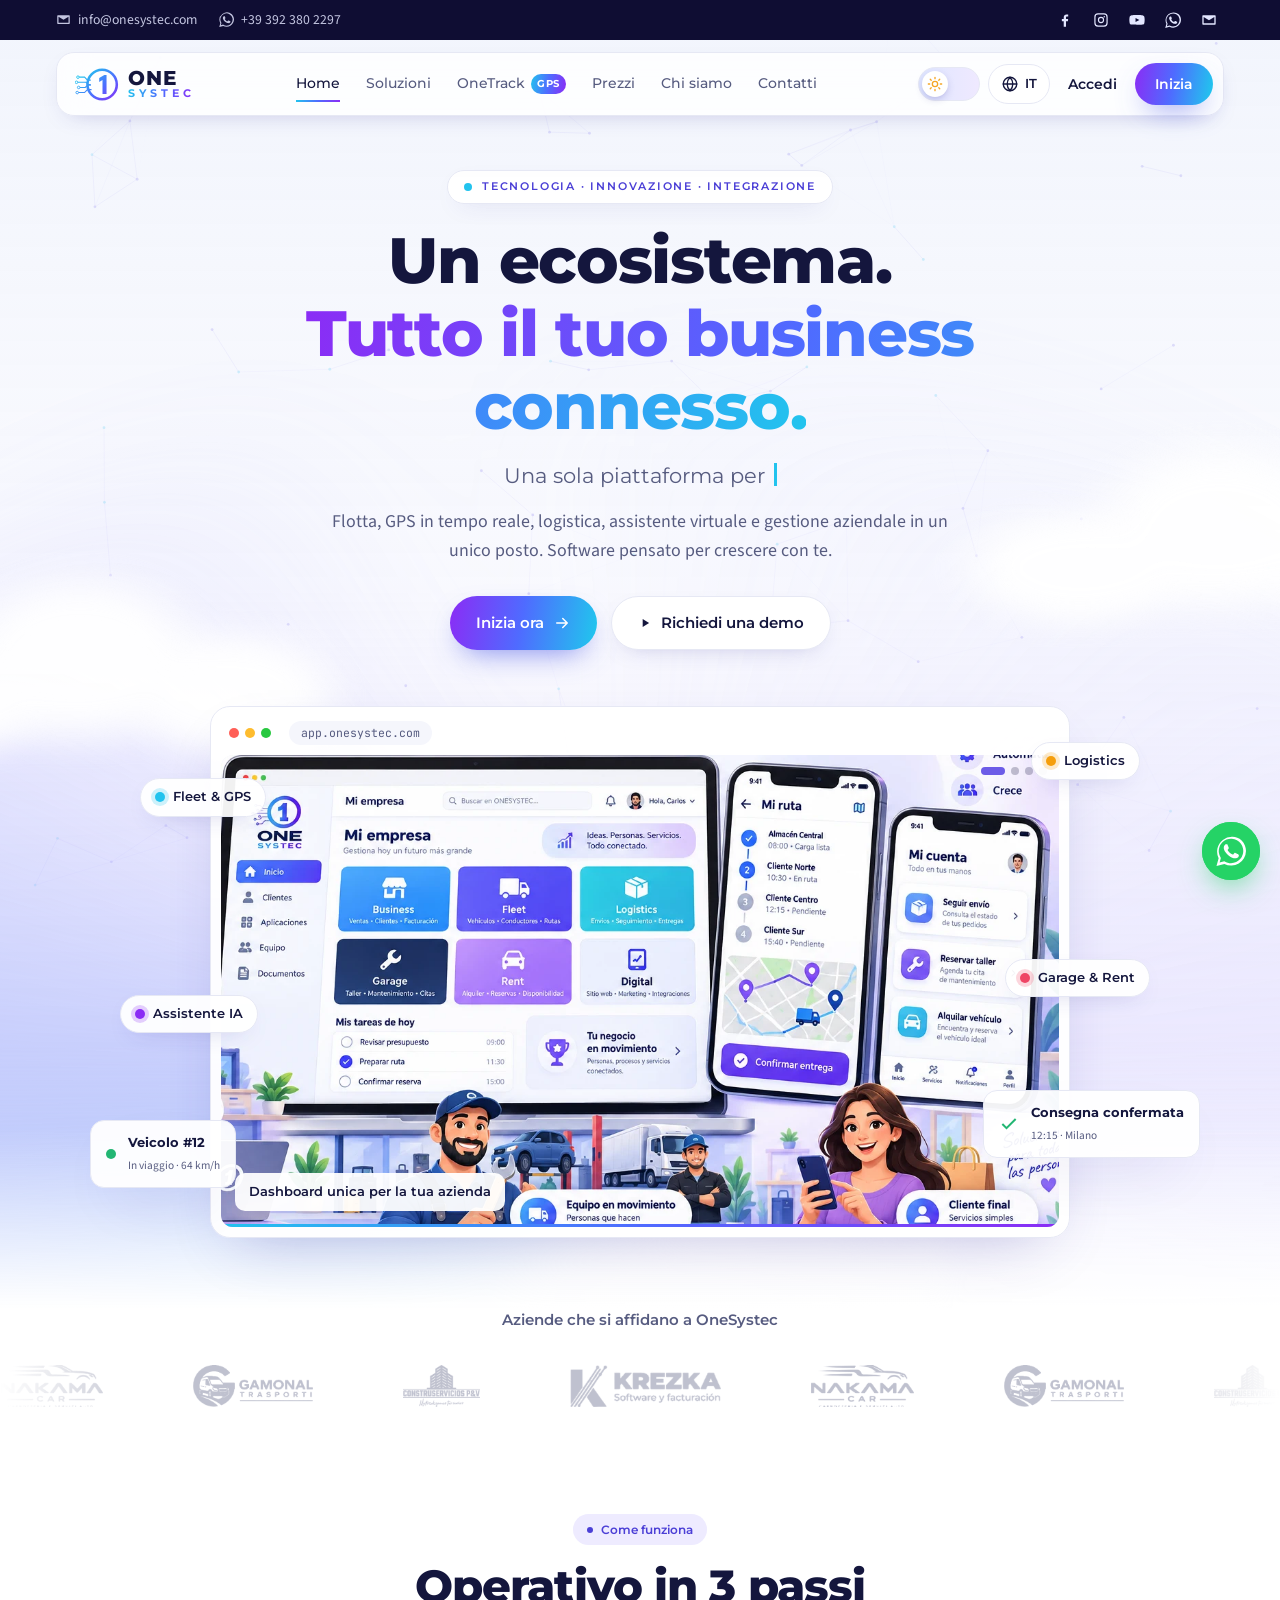
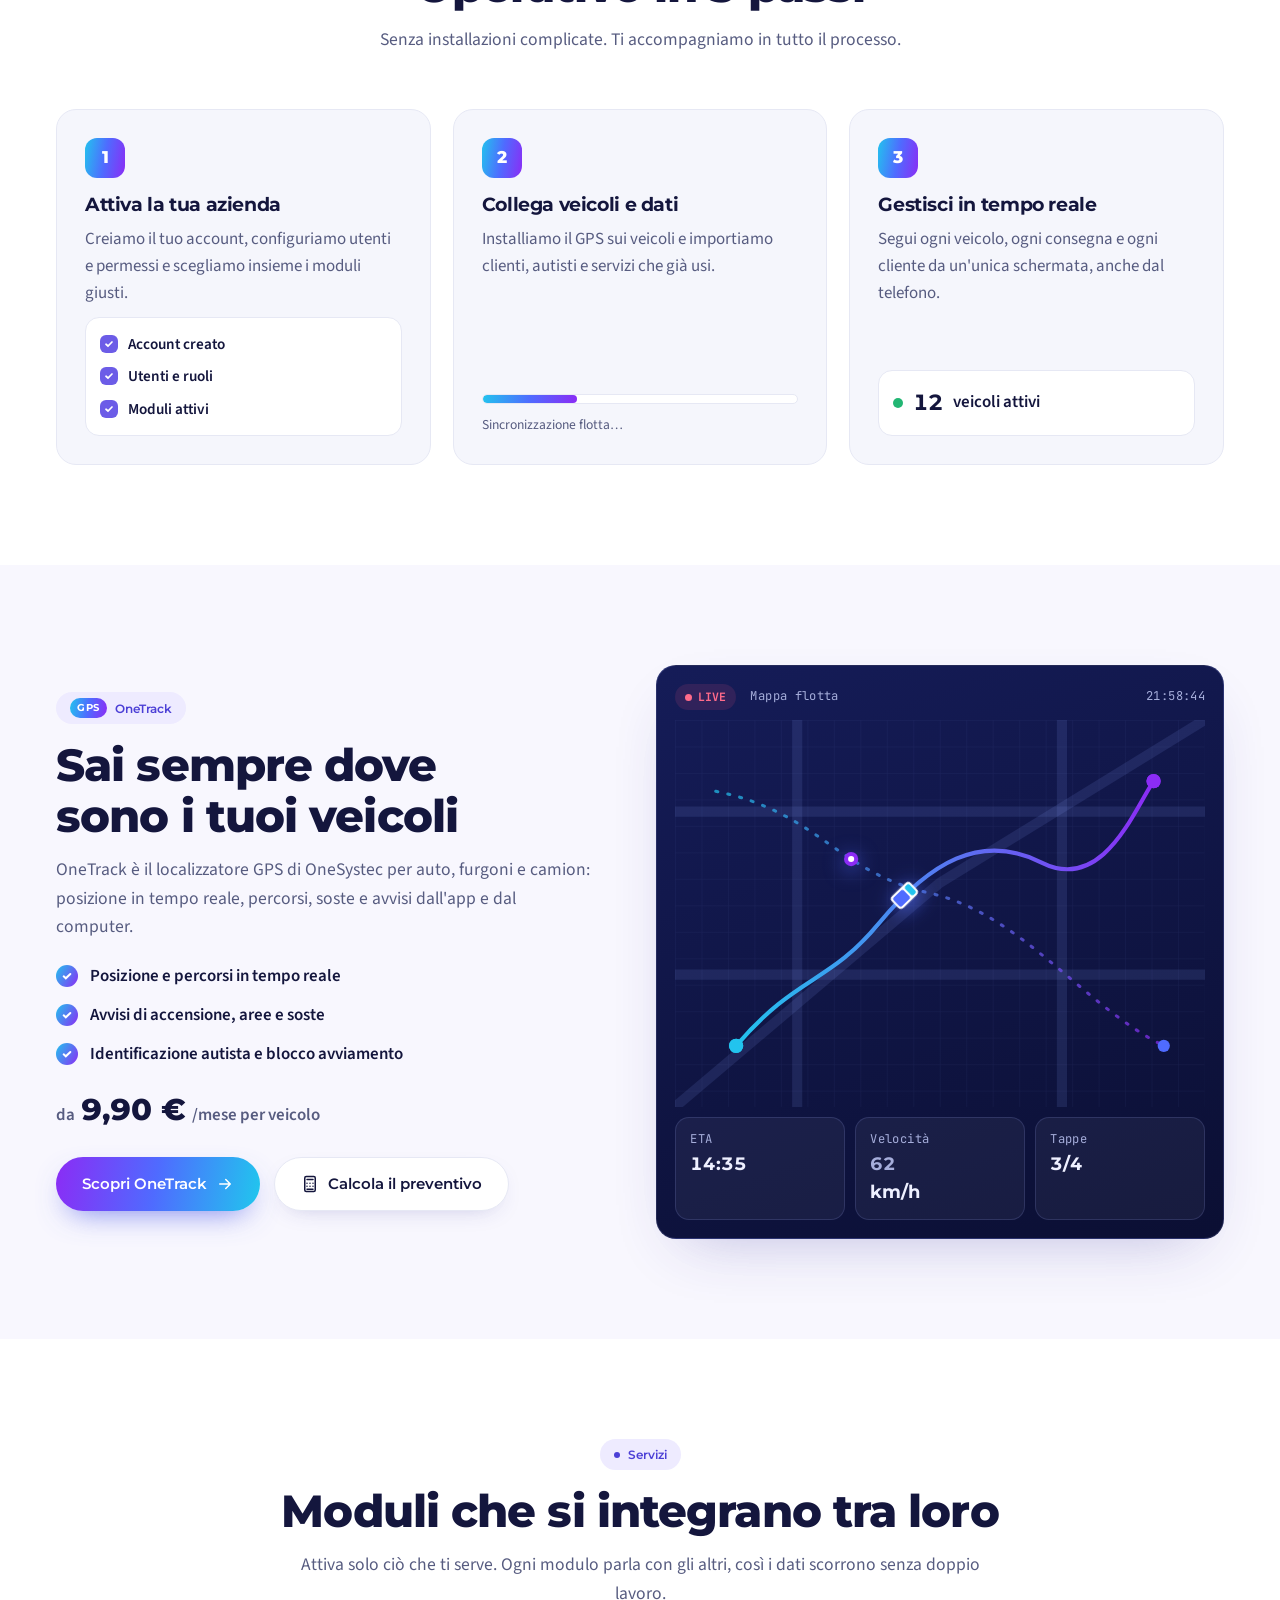
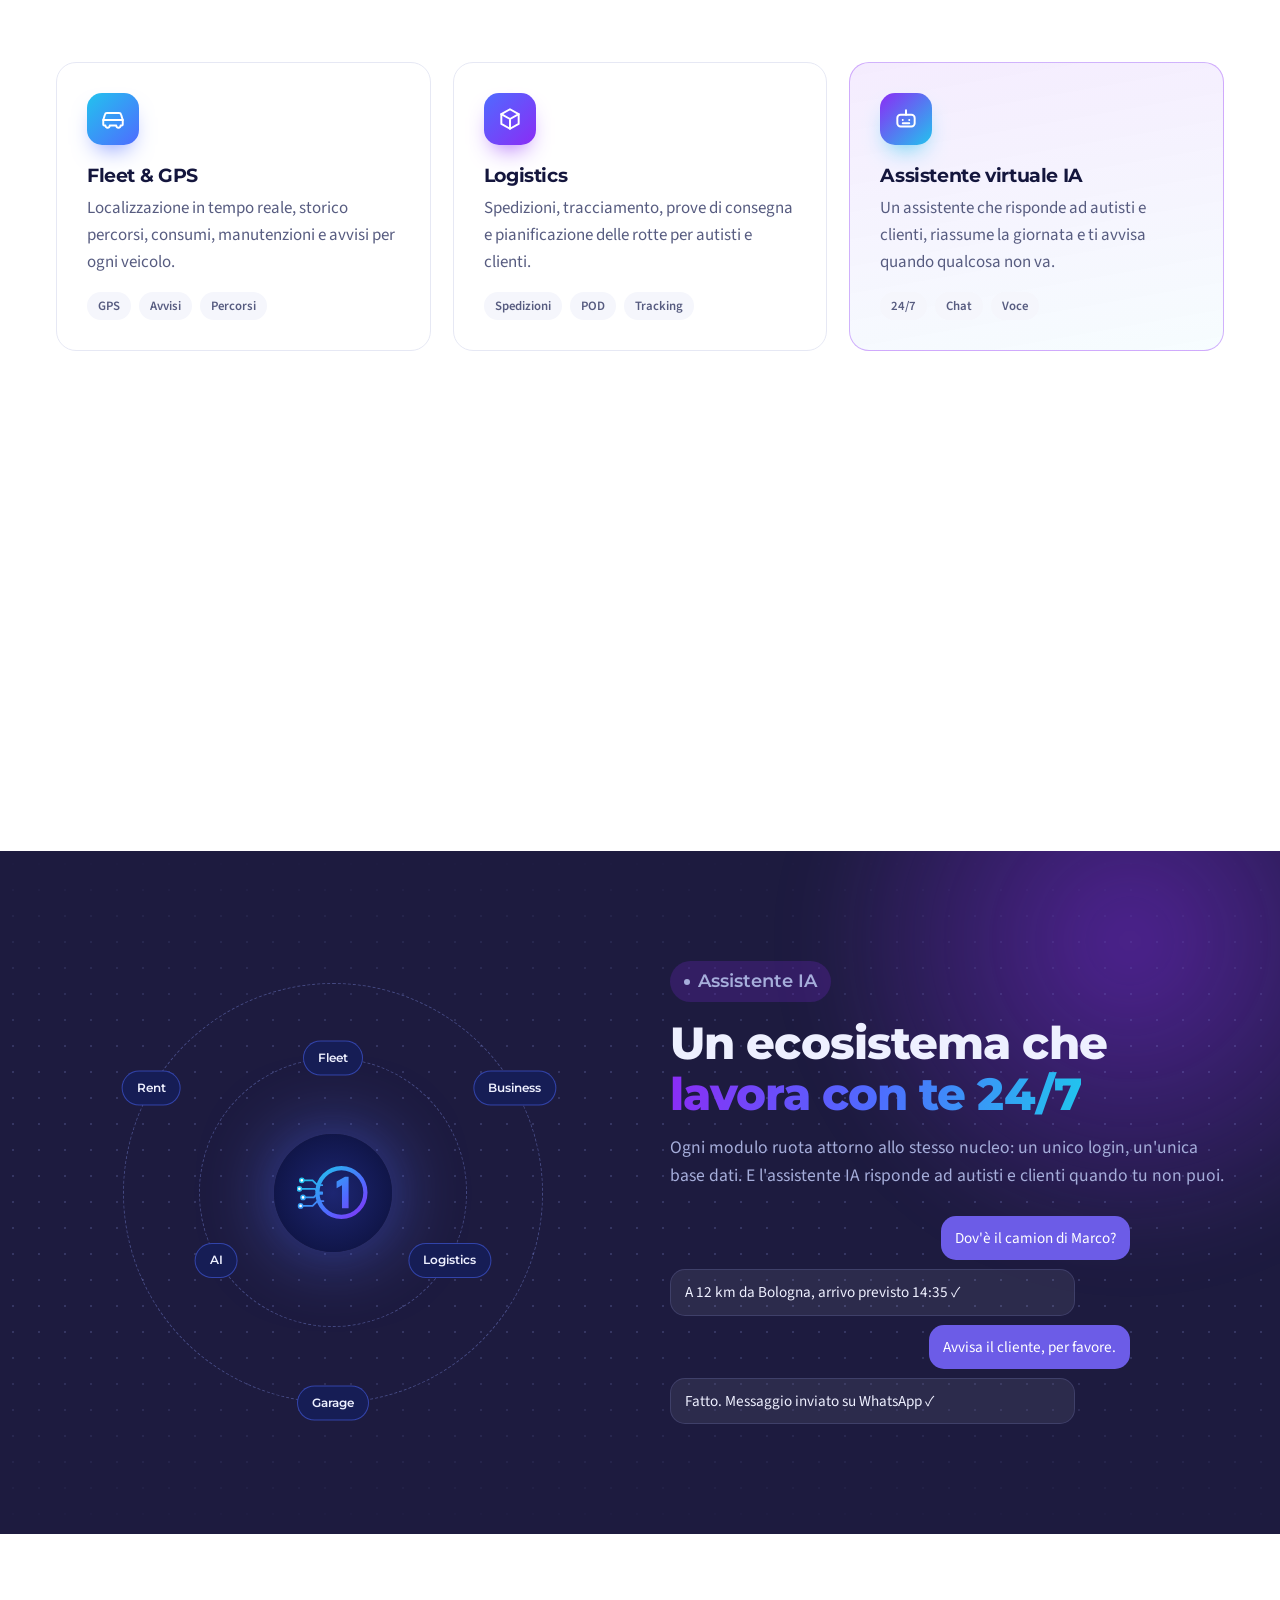
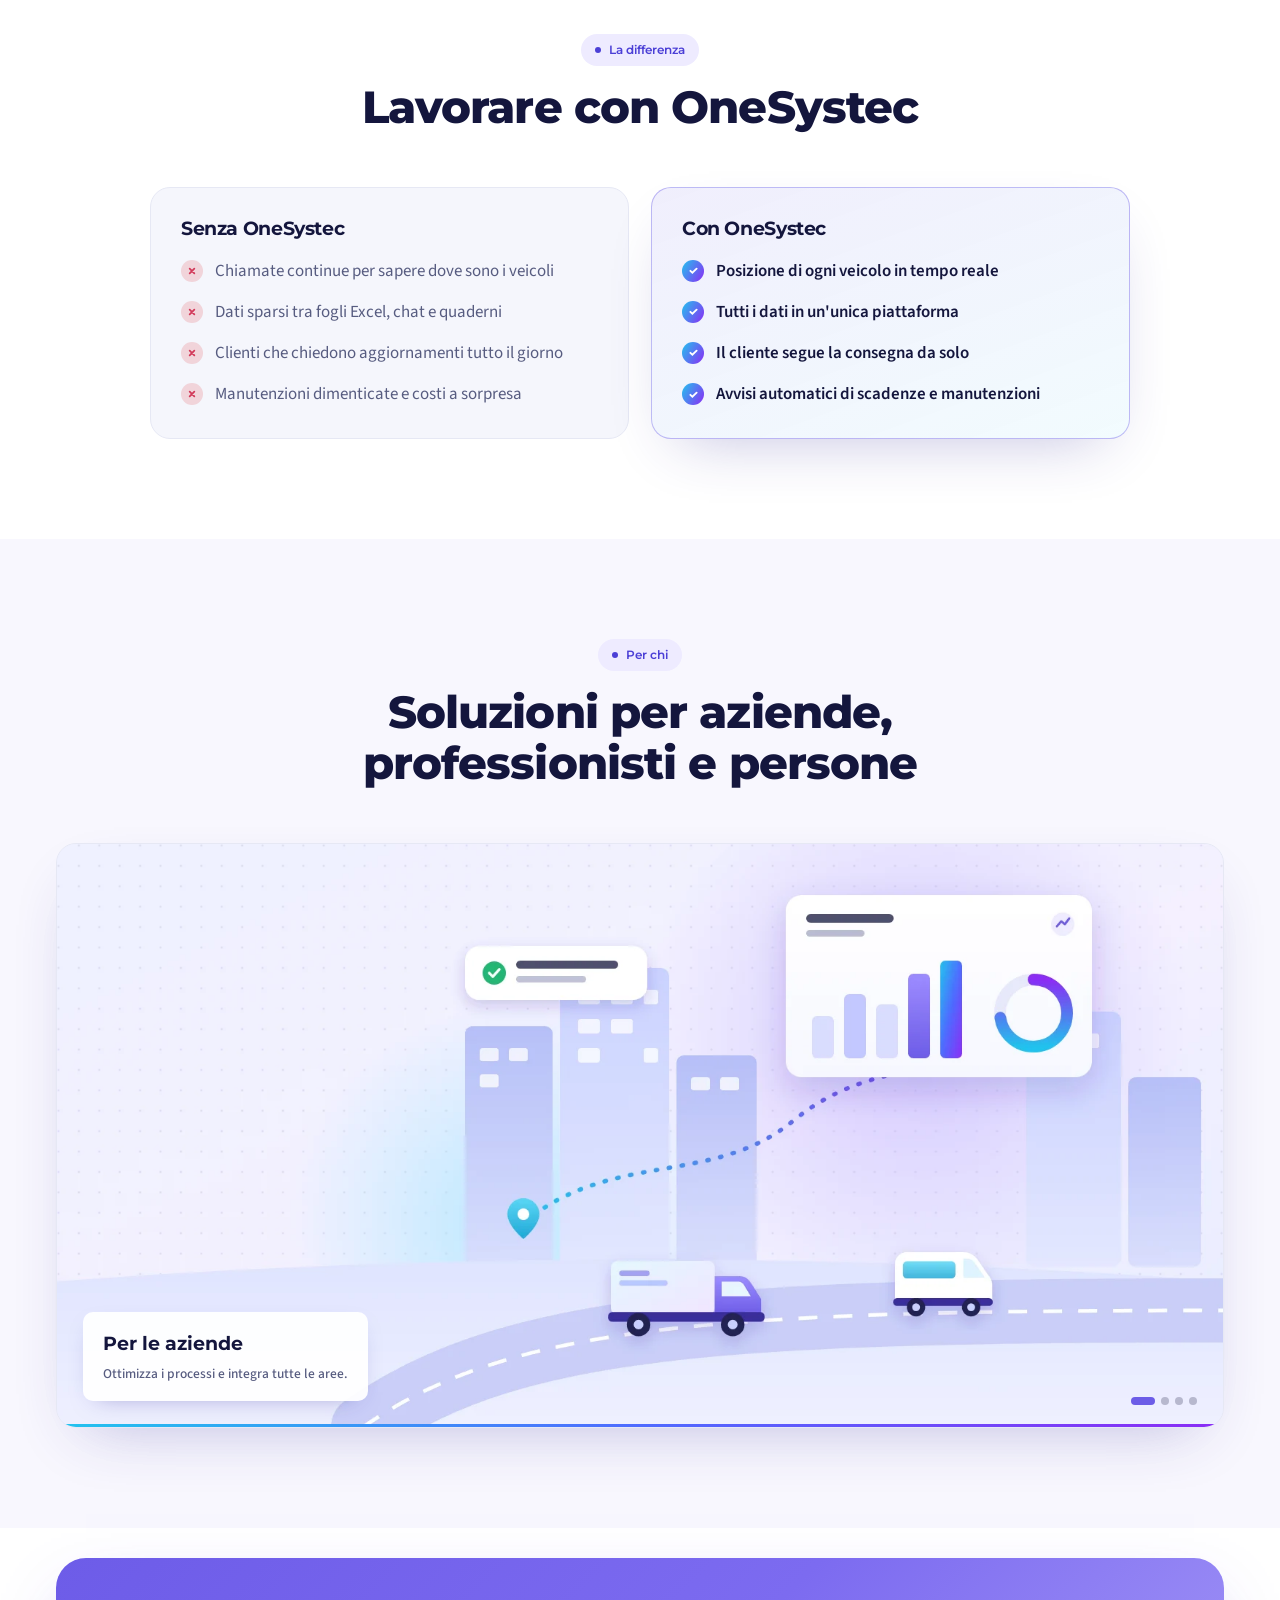
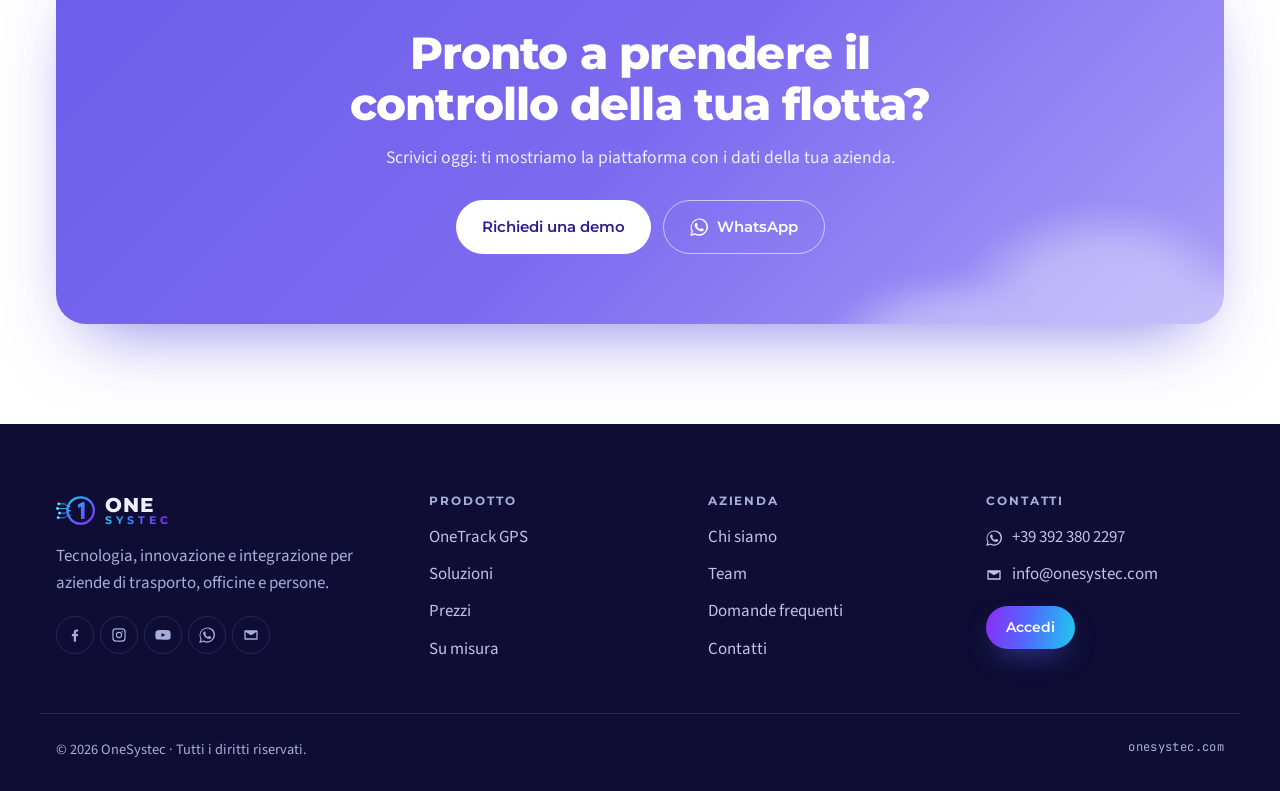
==== commit c4c6db2e: "Web en varias páginas: Soluzioni, OneTrack GPS (planes, comparativa y calculadora), Prezzi, Chi siam" ====
--- a/index.html
+++ b/index.html
@@ -7,9 +7,9 @@
   <meta name="description" content="OneSystec: un ecosistema digitale che unisce flotta, GPS, logistica, assistente virtuale e gestione aziendale in un'unica piattaforma.">
   <meta name="theme-color" content="#eef1fc">
   <link rel="icon" type="image/svg+xml" href="assets/img/logo-mark.svg">
-  <meta property="og:title" content="OneSystec · Tecnologia che cresce con te">
-  <meta property="og:description" content="Flotta, GPS, logistica e assistente virtuale in un'unica piattaforma.">
-  <meta property="og:image" content="assets/img/platform.webp">
+  <meta property="og:title" content="OneSystec · Tecnologia, Innovazione e Integrazione">
+  <meta property="og:description" content="OneSystec: un ecosistema digitale che unisce flotta, GPS, logistica, assistente virtuale e gestione aziendale in un'unica piattaforma.">
+  <meta property="og:image" content="https://onesystec.com/assets/img/platform.webp">
   <link rel="preconnect" href="https://fonts.googleapis.com">
   <link rel="preconnect" href="https://fonts.gstatic.com" crossorigin>
   <link href="https://fonts.googleapis.com/css2?family=Montserrat:wght@500;600;700;800&family=Source+Sans+3:wght@400;600;700&family=JetBrains+Mono:wght@500&display=swap" rel="stylesheet">
@@ -18,70 +18,8 @@
     (function(){var d=document.documentElement;d.classList.add("js");try{var t=localStorage.getItem("osx-theme");if(t==="night")d.setAttribute("data-theme","night")}catch(e){}})();
   </script>
 </head>
-<body>
-  <svg width="0" height="0" style="position:absolute" aria-hidden="true">
-    <symbol id="i-facebook" viewBox="0 0 24 24"><path d="M13.5 22v-8.2h2.8l.4-3.3h-3.2V8.4c0-.9.3-1.6 1.6-1.6h1.7V3.9c-.3 0-1.3-.1-2.5-.1-2.5 0-4.2 1.5-4.2 4.3v2.4H7.3v3.3h2.8V22z"/></symbol>
-    <symbol id="i-instagram" viewBox="0 0 24 24"><path d="M12 7.3a4.7 4.7 0 100 9.4 4.7 4.7 0 000-9.4zm0 7.7a3 3 0 110-6 3 3 0 010 6zm6-7.9a1.1 1.1 0 11-2.2 0 1.1 1.1 0 012.2 0zM16.5 2h-9A5.5 5.5 0 002 7.5v9A5.5 5.5 0 007.5 22h9a5.5 5.5 0 005.5-5.5v-9A5.5 5.5 0 0016.5 2zm3.7 14.5a3.7 3.7 0 01-3.7 3.7h-9a3.7 3.7 0 01-3.7-3.7v-9a3.7 3.7 0 013.7-3.7h9a3.7 3.7 0 013.7 3.7z"/></symbol>
-    <symbol id="i-youtube" viewBox="0 0 24 24"><path d="M23 7.2a3 3 0 00-2.1-2.1C19 4.6 12 4.6 12 4.6s-7 0-8.9.5A3 3 0 001 7.2 31 31 0 00.5 12a31 31 0 00.5 4.8 3 3 0 002.1 2.1c1.9.5 8.9.5 8.9.5s7 0 8.9-.5a3 3 0 002.1-2.1 31 31 0 00.5-4.8 31 31 0 00-.5-4.8zM9.8 15V9l5.8 3z"/></symbol>
-    <symbol id="i-whatsapp" viewBox="0 0 24 24"><path d="M17.5 14.4c-.3-.1-1.7-.8-2-.9-.3-.1-.5-.1-.7.1-.2.3-.8.9-.9 1.1-.2.2-.3.2-.6.1-.3-.1-1.2-.5-2.3-1.4-.9-.8-1.4-1.7-1.6-2-.2-.3 0-.5.1-.6l.4-.5c.2-.2.2-.3.3-.5.1-.2 0-.4 0-.5l-.9-2.2c-.2-.6-.5-.5-.7-.5h-.6c-.2 0-.5.1-.8.4-.3.3-1 1-1 2.5s1.1 2.9 1.2 3.1c.1.2 2.1 3.2 5.1 4.5.7.3 1.3.5 1.7.6.7.2 1.4.2 1.9.1.6-.1 1.7-.7 2-1.4.2-.7.2-1.2.2-1.4-.1-.1-.3-.2-.6-.3zM12 21.8c-1.8 0-3.5-.5-5-1.4l-.4-.2-3.7 1 1-3.6-.2-.4A9.8 9.8 0 1112 21.8zM20.5 3.5A11.9 11.9 0 002.1 17.8L.4 24l6.3-1.7A11.9 11.9 0 0024 12c0-3.2-1.2-6.2-3.5-8.5z"/></symbol>
-    <symbol id="i-email" viewBox="0 0 24 24"><path d="M3 5h18a1 1 0 011 1v12a1 1 0 01-1 1H3a1 1 0 01-1-1V6a1 1 0 011-1zm9 7.3L4 7.4V17h16V7.4z"/></symbol>
-    <symbol id="i-pin" viewBox="0 0 24 24"><path d="M12 2a7 7 0 00-7 7c0 5 7 13 7 13s7-8 7-13a7 7 0 00-7-7zm0 9.5A2.5 2.5 0 1112 6.5a2.5 2.5 0 010 5z"/></symbol>
-  </svg>
-
-  <canvas id="net" aria-hidden="true"></canvas>
-
-  <!-- ============ HEADER ============ -->
-  <header class="header" id="top">
-    <div class="topbar">
-      <div class="wrap topbar__inner">
-        <div class="topbar__contact">
-          <a class="js-mail" href="#"><svg viewBox="0 0 24 24"><use href="#i-email"/></svg><span class="js-mail-text"></span></a>
-          <a class="js-wa" href="#" target="_blank" rel="noopener"><svg viewBox="0 0 24 24"><use href="#i-whatsapp"/></svg><span class="js-phone-text"></span></a>
-        </div>
-        <div class="social" data-social></div>
-      </div>
-    </div>
-    <div class="wrap">
-      <div class="nav__inner">
-        <a href="#inicio" class="brand" aria-label="OneSystec">
-          <img src="assets/img/logo-mark.svg" alt="" width="44" height="37">
-          <span class="brand__text"><b>ONE</b><i>SYSTEC</i></span>
-        </a>
-
-        <nav class="nav__links" id="menu">
-          <a href="#inicio" data-i18n="nav.home">Home</a>
-          <a href="#servicios" data-i18n="nav.services">Servizi</a>
-          <a href="#plataforma" data-i18n="nav.platform">Piattaforma</a>
-          <a href="#nosotros" data-i18n="nav.about">Chi siamo</a>
-          <a href="#equipo" data-i18n="nav.team">Team</a>
-          <a href="#contacto" data-i18n="nav.contact">Contatti</a>
-        </nav>
-
-        <div class="nav__actions">
-          <button class="theme-switch" id="themeSwitch" role="switch" aria-checked="false" data-i18n-aria="theme.label" aria-label="Modalità notte">
-            <span class="theme-switch__knob">
-              <svg class="i-sun" viewBox="0 0 24 24"><circle cx="12" cy="12" r="4"/><path d="M12 2v2M12 20v2M4.9 4.9l1.4 1.4M17.7 17.7l1.4 1.4M2 12h2M20 12h2M4.9 19.1l1.4-1.4M17.7 6.3l1.4-1.4"/></svg>
-              <svg class="i-moon" viewBox="0 0 24 24"><path d="M20 14.5A8 8 0 019.5 4a8 8 0 1010.5 10.5z"/></svg>
-            </span>
-          </button>
-          <div class="dd" id="lang">
-            <button class="dd__btn" aria-haspopup="true" aria-expanded="false" aria-label="Language">
-              <svg viewBox="0 0 24 24"><circle cx="12" cy="12" r="9"/><path d="M3 12h18M12 3c2.5 2.7 3.8 5.7 3.8 9s-1.3 6.3-3.8 9c-2.5-2.7-3.8-5.7-3.8-9S9.5 5.7 12 3z"/></svg>
-              <span class="lang__cur">IT</span>
-            </button>
-            <ul class="dd__menu" role="menu">
-              <li><button data-lang="it" role="menuitem">🇮🇹 Italiano</button></li>
-              <li><button data-lang="es" role="menuitem">🇪🇸 Español</button></li>
-              <li><button data-lang="en" role="menuitem">🇬🇧 English</button></li>
-            </ul>
-          </div>
-          <a class="nav__login js-login" href="#" data-i18n="nav.login">Accedi</a>
-          <a class="btn btn--primary btn--sm nav__start" href="#contacto" data-i18n="nav.start">Inizia</a>
-          <button class="burger" id="burger" aria-label="Menu" aria-expanded="false"><span></span><span></span><span></span></button>
-        </div>
-      </div>
-    </div>
-  </header>
+<body data-page="home">
+  <div id="site-header"></div>
 
   <main>
     <!-- ============ HERO (cielo) ============ -->
@@ -103,8 +41,8 @@
         </p>
         <p class="lead reveal" data-i18n="hero.lead">Flotta, GPS in tempo reale, logistica, assistente virtuale e gestione aziendale in un unico posto. Software pensato per crescere con te.</p>
         <div class="hero__cta reveal">
-          <a href="#contacto" class="btn btn--primary"><span data-i18n="hero.cta1">Inizia ora</span><svg viewBox="0 0 24 24"><path d="M5 12h14M13 6l6 6-6 6"/></svg></a>
-          <a href="#contacto" class="btn btn--ghost"><svg viewBox="0 0 24 24"><path d="M8 5v14l11-7z"/></svg><span data-i18n="hero.cta2">Richiedi una demo</span></a>
+          <a href="/contatti" class="btn btn--primary"><span data-i18n="hero.cta1">Inizia ora</span><svg viewBox="0 0 24 24"><path d="M5 12h14M13 6l6 6-6 6"/></svg></a>
+          <a href="/contatti" class="btn btn--ghost"><svg class="i-play" viewBox="0 0 24 24"><path d="M8 5v14l11-7z"/></svg><span data-i18n="hero.cta2">Richiedi una demo</span></a>
         </div>
       </div>
 
@@ -197,78 +135,25 @@
       </div>
     </section>
 
-    <!-- ============ SERVICES ============ -->
-    <section class="section section--tint" id="servicios">
-      <div class="wrap">
-        <header class="section__head reveal">
-          <p class="pill" data-i18n="services.kicker">Servizi</p>
-          <h2 data-i18n="services.title">Moduli che si integrano tra loro</h2>
-          <p data-i18n="services.sub">Attiva solo ciò che ti serve. Ogni modulo parla con gli altri, così i dati scorrono senza doppio lavoro.</p>
-        </header>
-
-        <div class="cards">
-          <article class="card reveal" style="--c1:#22c3ee;--c2:#4f6bff">
-            <div class="card__icon"><svg viewBox="0 0 24 24"><path d="M3 13l1.5-5A2 2 0 016.4 6.5h11.2a2 2 0 011.9 1.5L21 13v4a1 1 0 01-1 1h-1a2 2 0 01-4 0H9a2 2 0 01-4 0H4a1 1 0 01-1-1z"/><path d="M3 13h18"/></svg></div>
-            <h3 data-i18n="services.fleet.t">Fleet &amp; GPS</h3>
-            <p data-i18n="services.fleet.d">Localizzazione in tempo reale, storico percorsi, consumi, manutenzioni e avvisi per ogni veicolo.</p>
-            <ul class="tags"><li>GPS</li><li data-i18n="tags.alerts">Avvisi</li><li data-i18n="tags.routes">Percorsi</li></ul>
-          </article>
-          <article class="card reveal" style="--c1:#4f6bff;--c2:#8b2cf5">
-            <div class="card__icon"><svg viewBox="0 0 24 24"><path d="M12 3l8 4.5v9L12 21l-8-4.5v-9z"/><path d="M12 12l8-4.5M12 12v9M12 12L4 7.5"/></svg></div>
-            <h3 data-i18n="services.logistics.t">Logistics</h3>
-            <p data-i18n="services.logistics.d">Spedizioni, tracciamento, prove di consegna e pianificazione delle rotte per autisti e clienti.</p>
-            <ul class="tags"><li data-i18n="tags.shipments">Spedizioni</li><li>POD</li><li data-i18n="tags.tracking">Tracking</li></ul>
-          </article>
-          <article class="card card--feature reveal" style="--c1:#8b2cf5;--c2:#22c3ee">
-            <div class="card__icon"><svg viewBox="0 0 24 24"><rect x="4" y="8" width="16" height="11" rx="3"/><path d="M12 4v4M9 13h.01M15 13h.01M9 16h6"/></svg></div>
-            <h3 data-i18n="services.ai.t">Assistente virtuale IA</h3>
-            <p data-i18n="services.ai.d">Un assistente che risponde ad autisti e clienti, riassume la giornata e ti avvisa quando qualcosa non va.</p>
-            <ul class="tags"><li>24/7</li><li>Chat</li><li data-i18n="tags.voice">Voce</li></ul>
-          </article>
-          <article class="card reveal" style="--c1:#22c3ee;--c2:#8b2cf5">
-            <div class="card__icon"><svg viewBox="0 0 24 24"><rect x="3" y="7" width="18" height="13" rx="2"/><path d="M9 7V5a2 2 0 012-2h2a2 2 0 012 2v2M3 12h18"/></svg></div>
-            <h3 data-i18n="services.business.t">Business</h3>
-            <p data-i18n="services.business.d">Clienti, vendite, fatturazione e report in un pannello chiaro, accessibile da qualsiasi dispositivo.</p>
-            <ul class="tags"><li>CRM</li><li data-i18n="tags.billing">Fatture</li><li>Report</li></ul>
-          </article>
-          <article class="card reveal" style="--c1:#4f6bff;--c2:#22c3ee">
-            <div class="card__icon"><svg viewBox="0 0 24 24"><path d="M14.7 6.3a4 4 0 00-5.4 5.4L3 18l3 3 6.3-6.3a4 4 0 005.4-5.4l-2.5 2.5-2.4-.6-.6-2.4z"/></svg></div>
-            <h3 data-i18n="services.garage.t">Garage &amp; Rent</h3>
-            <p data-i18n="services.garage.d">Appuntamenti in officina, ordini di lavoro, ricambi, noleggi e disponibilità dei veicoli.</p>
-            <ul class="tags"><li data-i18n="tags.bookings">Prenotazioni</li><li data-i18n="tags.parts">Ricambi</li></ul>
-          </article>
-          <article class="card reveal" style="--c1:#8b2cf5;--c2:#4f6bff">
-            <div class="card__icon"><svg viewBox="0 0 24 24"><path d="M8 9l-4 3 4 3M16 9l4 3-4 3M13.5 6l-3 12"/></svg></div>
-            <h3 data-i18n="services.digital.t">Digital &amp; App su misura</h3>
-            <p data-i18n="services.digital.d">Siti web, app mobile e integrazioni sviluppate su misura per il tuo modo di lavorare.</p>
-            <ul class="tags"><li>Web</li><li>App</li><li>API</li></ul>
-          </article>
-        </div>
-      </div>
-    </section>
-
-    <!-- ============ PLATFORM ============ -->
-    <section class="section" id="plataforma">
-      <div class="wrap split">
-        <div class="split__copy reveal">
-          <p class="pill" data-i18n="platform.kicker">Piattaforma</p>
-          <h2 data-i18n="platform.title">Un account. La tua azienda e i tuoi servizi.</h2>
-          <p data-i18n="platform.sub">Dall'ufficio alla strada: azienda, squadra in movimento e cliente finale vedono le stesse informazioni, aggiornate al secondo.</p>
+    <!-- ============ ONETRACK (teaser) ============ -->
+    <section class="section section--tint" id="onetrack-home">
+      <div class="wrap ot-teaser">
+        <div class="ot-teaser__copy reveal">
+          <p class="pill"><span class="pill__tag">GPS</span> OneTrack</p>
+          <h2 data-i18n="otHome.title">Sai sempre dove sono i tuoi veicoli</h2>
+          <p data-i18n="otHome.text">OneTrack è il localizzatore GPS di OneSystec per auto, furgoni e camion: posizione in tempo reale, percorsi, soste e avvisi dall'app e dal computer.</p>
           <ul class="checks">
-            <li data-i18n="platform.c1">Mappa live con posizione di ogni veicolo</li>
-            <li data-i18n="platform.c2">Rotte, consegne e conferme dall'app dell'autista</li>
-            <li data-i18n="platform.c3">Notifiche per il cliente in tempo reale</li>
-            <li data-i18n="platform.c4">Backup automatici e accessi protetti</li>
+            <li data-i18n="otHome.c1">Posizione e percorsi in tempo reale</li>
+            <li data-i18n="otHome.c2">Avvisi di accensione, aree e soste</li>
+            <li data-i18n="otHome.c3">Identificazione autista e blocco avviamento</li>
           </ul>
-          <div class="stats">
-            <div><b class="count" data-to="24" data-suffix="/7">24/7</b><span data-i18n="stats.s1">Monitoraggio</span></div>
-            <div><b class="count" data-to="6">6</b><span data-i18n="stats.s2">Moduli integrati</span></div>
-            <div><b class="count" data-to="3">3</b><span data-i18n="stats.s3">Lingue</span></div>
-            <div><b class="count" data-to="1">1</b><span data-i18n="stats.s4">Sola piattaforma</span></div>
-          </div>
-        </div>
-
-        <div class="map screen reveal" aria-label="Mappa GPS dimostrativa">
+          <p class="price-from"><span data-i18n="price.from">da</span> <b>9,90 €</b> <span data-i18n="price.perVehicle">/mese per veicolo</span></p>
+          <div class="hero__cta hero__cta--left">
+            <a href="/onetrack" class="btn btn--primary"><span data-i18n="otHome.cta1">Scopri OneTrack</span><svg viewBox="0 0 24 24"><path d="M5 12h14M13 6l6 6-6 6"/></svg></a>
+            <a href="/onetrack#calcolatore" class="btn btn--ghost"><svg viewBox="0 0 24 24"><rect x="5" y="2" width="14" height="20" rx="2"/><path d="M8 6h8M8 11h.01M12 11h.01M16 11h.01M8 15h.01M12 15h.01M16 15h.01M8 19h8"/></svg><span data-i18n="otHome.cta2">Calcola il preventivo</span></a>
+          </div>
+        </div>
+                <div class="map screen reveal" aria-label="Mappa GPS dimostrativa">
           <div class="map__head">
             <span class="live"><i></i>LIVE</span>
             <span class="mono" data-i18n="platform.map">Mappa flotta</span>
@@ -305,6 +190,58 @@
             <div class="mini"><span class="mono" data-i18n="platform.stops">Tappe</span><b>3/4</b></div>
           </div>
         </div>
+
+      </div>
+    </section>
+
+    <!-- ============ SERVICES ============ -->
+    <section class="section" id="servicios">
+      <div class="wrap">
+        <header class="section__head reveal">
+          <p class="pill" data-i18n="services.kicker">Servizi</p>
+          <h2 data-i18n="services.title">Moduli che si integrano tra loro</h2>
+          <p data-i18n="services.sub">Attiva solo ciò che ti serve. Ogni modulo parla con gli altri, così i dati scorrono senza doppio lavoro.</p>
+        </header>
+
+        <div class="cards">
+          <article class="card reveal" style="--c1:#22c3ee;--c2:#4f6bff">
+            <div class="card__icon"><svg viewBox="0 0 24 24"><path d="M3 13l1.5-5A2 2 0 016.4 6.5h11.2a2 2 0 011.9 1.5L21 13v4a1 1 0 01-1 1h-1a2 2 0 01-4 0H9a2 2 0 01-4 0H4a1 1 0 01-1-1z"/><path d="M3 13h18"/></svg></div>
+            <h3 data-i18n="services.fleet.t">Fleet &amp; GPS</h3>
+            <p data-i18n="services.fleet.d">Localizzazione in tempo reale, storico percorsi, consumi, manutenzioni e avvisi per ogni veicolo.</p>
+            <ul class="tags"><li>GPS</li><li data-i18n="tags.alerts">Avvisi</li><li data-i18n="tags.routes">Percorsi</li></ul>
+          </article>
+          <article class="card reveal" style="--c1:#4f6bff;--c2:#8b2cf5">
+            <div class="card__icon"><svg viewBox="0 0 24 24"><path d="M12 3l8 4.5v9L12 21l-8-4.5v-9z"/><path d="M12 12l8-4.5M12 12v9M12 12L4 7.5"/></svg></div>
+            <h3 data-i18n="services.logistics.t">Logistics</h3>
+            <p data-i18n="services.logistics.d">Spedizioni, tracciamento, prove di consegna e pianificazione delle rotte per autisti e clienti.</p>
+            <ul class="tags"><li data-i18n="tags.shipments">Spedizioni</li><li>POD</li><li data-i18n="tags.tracking">Tracking</li></ul>
+          </article>
+          <article class="card card--feature reveal" style="--c1:#8b2cf5;--c2:#22c3ee">
+            <div class="card__icon"><svg viewBox="0 0 24 24"><rect x="4" y="8" width="16" height="11" rx="3"/><path d="M12 4v4M9 13h.01M15 13h.01M9 16h6"/></svg></div>
+            <h3 data-i18n="services.ai.t">Assistente virtuale IA</h3>
+            <p data-i18n="services.ai.d">Un assistente che risponde ad autisti e clienti, riassume la giornata e ti avvisa quando qualcosa non va.</p>
+            <ul class="tags"><li>24/7</li><li>Chat</li><li data-i18n="tags.voice">Voce</li></ul>
+          </article>
+          <article class="card reveal" style="--c1:#22c3ee;--c2:#8b2cf5">
+            <div class="card__icon"><svg viewBox="0 0 24 24"><rect x="3" y="7" width="18" height="13" rx="2"/><path d="M9 7V5a2 2 0 012-2h2a2 2 0 012 2v2M3 12h18"/></svg></div>
+            <h3 data-i18n="services.business.t">Business</h3>
+            <p data-i18n="services.business.d">Clienti, vendite, fatturazione e report in un pannello chiaro, accessibile da qualsiasi dispositivo.</p>
+            <ul class="tags"><li>CRM</li><li data-i18n="tags.billing">Fatture</li><li>Report</li></ul>
+          </article>
+          <article class="card reveal" style="--c1:#4f6bff;--c2:#22c3ee">
+            <div class="card__icon"><svg viewBox="0 0 24 24"><path d="M14.7 6.3a4 4 0 00-5.4 5.4L3 18l3 3 6.3-6.3a4 4 0 005.4-5.4l-2.5 2.5-2.4-.6-.6-2.4z"/></svg></div>
+            <h3 data-i18n="services.garage.t">Garage &amp; Rent</h3>
+            <p data-i18n="services.garage.d">Appuntamenti in officina, ordini di lavoro, ricambi, noleggi e disponibilità dei veicoli.</p>
+            <ul class="tags"><li data-i18n="tags.bookings">Prenotazioni</li><li data-i18n="tags.parts">Ricambi</li></ul>
+          </article>
+          <article class="card reveal" style="--c1:#8b2cf5;--c2:#4f6bff">
+            <div class="card__icon"><svg viewBox="0 0 24 24"><path d="M8 9l-4 3 4 3M16 9l4 3-4 3M13.5 6l-3 12"/></svg></div>
+            <h3 data-i18n="services.digital.t">Digital &amp; App su misura</h3>
+            <p data-i18n="services.digital.d">Siti web, app mobile e integrazioni sviluppate su misura per il tuo modo di lavorare.</p>
+            <ul class="tags"><li>Web</li><li>App</li><li>API</li></ul>
+          </article>
+        </div>
+        <div class="more reveal"><a class="btn btn--ghost" href="/servizi"><span data-i18n="home.allSolutions">Vedi tutte le soluzioni</span><svg viewBox="0 0 24 24"><path d="M5 12h14M13 6l6 6-6 6"/></svg></a><a class="btn btn--ghost" href="/prezzi"><span data-i18n="home.seePrices">Vedi i prezzi</span><svg viewBox="0 0 24 24"><path d="M5 12h14M13 6l6 6-6 6"/></svg></a></div>
       </div>
     </section>
 
@@ -389,110 +326,6 @@
       </div>
     </section>
 
-    <!-- ============ ABOUT ============ -->
-    <section class="section" id="nosotros">
-      <div class="wrap about">
-        <div class="about__copy reveal">
-          <p class="pill" data-i18n="about.kicker">Chi siamo</p>
-          <h2 data-i18n="about.title">Una squadra di famiglia con una visione tecnologica</h2>
-          <p data-i18n="about.p1">OneSystec nasce dall'esperienza diretta nel mondo dei trasporti. Abbiamo vissuto ogni giorno i problemi di flotte, autisti e clienti, e abbiamo deciso di costruire gli strumenti che avremmo voluto avere.</p>
-          <p data-i18n="about.p2">Oggi sviluppiamo software, app e soluzioni su misura che uniscono persone, processi e servizi in un'unica piattaforma.</p>
-        </div>
-        <div class="values">
-          <div class="value reveal"><span class="value__icon"><svg viewBox="0 0 24 24"><path d="M4 17l6-6 4 4 6-8"/><path d="M14 7h6v6"/></svg></span><h4 data-i18n="about.v1t">Tecnologia</h4><p data-i18n="about.v1d">Cloud, GPS e intelligenza artificiale al servizio del lavoro quotidiano.</p></div>
-          <div class="value reveal"><span class="value__icon"><svg viewBox="0 0 24 24"><path d="M9 18h6M10 21h4M12 3a6 6 0 00-3.5 10.9c.6.5 1 1.2 1 2.1h5c0-.9.4-1.6 1-2.1A6 6 0 0012 3z"/></svg></span><h4 data-i18n="about.v2t">Innovazione</h4><p data-i18n="about.v2d">Idee di oggi, risultati di domani: miglioriamo il prodotto ogni settimana.</p></div>
-          <div class="value reveal"><span class="value__icon"><svg viewBox="0 0 24 24"><rect x="3" y="3" width="7" height="7" rx="2"/><rect x="14" y="14" width="7" height="7" rx="2"/><path d="M10 6.5h4a3 3 0 013 3V14M14 17.5h-4a3 3 0 01-3-3V10"/></svg></span><h4 data-i18n="about.v3t">Integrazione</h4><p data-i18n="about.v3d">Tutto connesso: meno strumenti separati, più controllo.</p></div>
-          <div class="value reveal"><span class="value__icon"><svg viewBox="0 0 24 24"><path d="M12 2l8 3v6c0 5-3.5 9.5-8 11-4.5-1.5-8-6-8-11V5z"/><path d="M9 12l2 2 4-4"/></svg></span><h4 data-i18n="about.v4t">Sicurezza</h4><p data-i18n="about.v4d">Backup, accessi protetti e cura dei dati dei nostri clienti.</p></div>
-        </div>
-      </div>
-    </section>
-
-    <!-- ============ EQUIPO ============ -->
-    <section class="section section--tint" id="equipo">
-      <div class="wrap">
-        <header class="section__head reveal">
-          <p class="pill" data-i18n="team.kicker">Il team</p>
-          <h2><span data-i18n="team.title1">Parla con il team</span> <span class="grad">OneSystec</span></h2>
-          <p data-i18n="team.sub">Persone reali, pronte ad ascoltarti. Scrivici e ti rispondiamo in pochi minuti.</p>
-        </header>
-        <div class="team">
-          <!-- Fotos en assets/img/team/ · Números de WhatsApp de cada uno: CONFIG.TEAM_WHATSAPP en assets/js/main.js -->
-          <article class="member reveal">
-            <div class="member__photo"><span class="member__ini">YG</span><img src="assets/img/team/yan-gamonal.jpg" alt="Yan Gamonal" loading="lazy" onerror="this.remove()"><span class="member__flag" title="Español"><svg viewBox="0 0 24 24"><rect x="0" y="0" width="24" height="6" fill="#c60b1e"/><rect x="0" y="6" width="24" height="12" fill="#ffc400"/><rect x="0" y="18" width="24" height="6" fill="#c60b1e"/></svg></span></div>
-            <h3 class="member__name">Yan Gamonal</h3>
-            <p class="member__role" data-i18n="team.res">Assistenza in italiano</p>
-            <ul class="member__meta"><li><span class="pulse"></span><span data-i18n="team.online">Online</span></li><li data-i18n="team.fast">Risponde in pochi minuti</li></ul>
-            <a class="btn btn--wa js-wa" data-member="es" href="#" target="_blank" rel="noopener"><svg viewBox="0 0 24 24"><use href="#i-whatsapp"/></svg><span data-i18n="team.chat">Scrivici</span></a>
-          </article>
-          <article class="member reveal">
-            <div class="member__photo"><span class="member__ini">EG</span><img src="assets/img/team/emerson-gamonal.jpg" alt="Emerson Gamonal" loading="lazy" onerror="this.remove()"><span class="member__flag" title="Italiano"><svg viewBox="0 0 24 24"><rect x="0" y="0" width="8" height="24" fill="#009246"/><rect x="8" y="0" width="8" height="24" fill="#fff"/><rect x="16" y="0" width="8" height="24" fill="#ce2b37"/></svg></span></div>
-            <h3 class="member__name">Emerson Gamonal</h3>
-            <p class="member__role" data-i18n="team.rit">Assistenza in italiano</p>
-            <ul class="member__meta"><li><span class="pulse"></span><span data-i18n="team.online">Online</span></li><li data-i18n="team.fast">Risponde in pochi minuti</li></ul>
-            <a class="btn btn--wa js-wa" data-member="it" href="#" target="_blank" rel="noopener"><svg viewBox="0 0 24 24"><use href="#i-whatsapp"/></svg><span data-i18n="team.chat">Scrivici</span></a>
-          </article>
-          <article class="member reveal">
-            <div class="member__photo"><span class="member__ini">MA</span><img src="assets/img/team/mauro-agostinelli.jpg" alt="Mauro Agostinelli" loading="lazy" onerror="this.remove()"><span class="member__flag" title="English"><svg viewBox="0 0 24 24"><rect width="24" height="24" fill="#012169"/><path d="M0 0L24 24M24 0L0 24" stroke="#fff" stroke-width="5"/><path d="M0 0L24 24M24 0L0 24" stroke="#c8102e" stroke-width="2"/><path d="M12 0V24M0 12H24" stroke="#fff" stroke-width="7"/><path d="M12 0V24M0 12H24" stroke="#c8102e" stroke-width="4"/></svg></span></div>
-            <h3 class="member__name">Mauro Agostinelli</h3>
-            <p class="member__role" data-i18n="team.ren">Assistenza in italiano</p>
-            <ul class="member__meta"><li><span class="pulse"></span><span data-i18n="team.online">Online</span></li><li data-i18n="team.fast">Risponde in pochi minuti</li></ul>
-            <a class="btn btn--wa js-wa" data-member="en" href="#" target="_blank" rel="noopener"><svg viewBox="0 0 24 24"><use href="#i-whatsapp"/></svg><span data-i18n="team.chat">Scrivici</span></a>
-          </article>
-        </div>
-      </div>
-    </section>
-
-    <!-- ============ FAQ ============ -->
-    <section class="section" id="faq">
-      <div class="wrap faq">
-        <header class="faq__head reveal">
-          <p class="pill" data-i18n="faq.kicker">Domande frequenti</p>
-          <h2 data-i18n="faq.title">Hai dei dubbi?</h2>
-          <p data-i18n="faq.sub">Se non trovi la risposta, scrivici su WhatsApp.</p>
-        </header>
-        <div class="faq__list reveal">
-          <details><summary data-i18n="faq.q1">Serve installare qualcosa sui veicoli?</summary><p data-i18n="faq.a1">Sì, un piccolo dispositivo GPS. Lo installiamo noi e da quel momento vedi il veicolo sulla mappa.</p></details>
-          <details><summary data-i18n="faq.q2">Posso usarlo dal telefono?</summary><p data-i18n="faq.a2">Sì. La piattaforma funziona dal computer e dal telefono, e gli autisti hanno la loro app.</p></details>
-          <details><summary data-i18n="faq.q3">Posso attivare solo alcuni moduli?</summary><p data-i18n="faq.a3">Certo. Parti da ciò che ti serve, per esempio Fleet e GPS, e aggiungi altri moduli quando vuoi.</p></details>
-          <details><summary data-i18n="faq.q4">I miei dati sono al sicuro?</summary><p data-i18n="faq.a4">Usiamo accessi protetti e backup automatici. I dati della tua azienda sono solo tuoi.</p></details>
-          <details><summary data-i18n="faq.q5">Sviluppate anche app e siti su misura?</summary><p data-i18n="faq.a5">Sì. Oltre alla piattaforma creiamo siti web, app e integrazioni pensate per la tua azienda.</p></details>
-        </div>
-      </div>
-    </section>
-
-    <!-- ============ CONTACT ============ -->
-    <section class="section section--tint" id="contacto">
-      <div class="wrap contact">
-        <div class="contact__copy reveal">
-          <p class="pill" data-i18n="contact.kicker">Contatti</p>
-          <h2 data-i18n="contact.title">Parliamo del tuo progetto</h2>
-          <p data-i18n="contact.sub">Raccontaci cosa ti serve e ti mostriamo come OneSystec può semplificare la tua giornata.</p>
-          <ul class="contact__list">
-            <li><a class="js-wa" href="#" target="_blank" rel="noopener"><span class="ci ci--wa"><svg viewBox="0 0 24 24"><use href="#i-whatsapp"/></svg></span><span><b>WhatsApp</b><small class="js-phone-text"></small></span></a></li>
-            <li><a class="js-mail" href="#"><span class="ci"><svg viewBox="0 0 24 24"><use href="#i-email"/></svg></span><span><b>Email</b><small class="js-mail-text"></small></span></a></li>
-            <li><span class="ci ci--pin"><svg viewBox="0 0 24 24"><use href="#i-pin"/></svg></span><span><b data-i18n="contact.whereT">Italia</b><small data-i18n="contact.whereD">Assistenza in italiano, spagnolo e inglese</small></span></li>
-          </ul>
-          <div class="social social--contact" data-social></div>
-        </div>
-        <form class="form reveal" id="contactForm">
-          <label for="f-name"><span data-i18n="contact.name">Nome</span><input id="f-name" name="name" required autocomplete="name"></label>
-          <label for="f-company"><span data-i18n="contact.company">Azienda</span><input id="f-company" name="company" autocomplete="organization"></label>
-          <label for="f-email"><span data-i18n="contact.email">Email</span><input id="f-email" name="email" type="email" required autocomplete="email"></label>
-          <label for="f-phone"><span data-i18n="contact.phone">Telefono</span><input id="f-phone" name="phone" type="tel" autocomplete="tel"></label>
-          <fieldset class="full chips-field">
-            <legend data-i18n="contact.interest">Mi interessa</legend>
-            <label class="chip"><input type="radio" name="interest" value="Fleet & GPS" checked><span data-i18n="contact.opt1">Fleet &amp; GPS</span></label>
-            <label class="chip"><input type="radio" name="interest" value="Logistics"><span data-i18n="contact.opt2">Logistics</span></label>
-            <label class="chip"><input type="radio" name="interest" value="IA"><span data-i18n="contact.opt3">Assistente virtuale IA</span></label>
-            <label class="chip"><input type="radio" name="interest" value="App/Web"><span data-i18n="contact.opt4">App o sito su misura</span></label>
-            <label class="chip"><input type="radio" name="interest" value="Altro"><span data-i18n="contact.opt5">Altro</span></label>
-          </fieldset>
-          <label class="full" for="f-msg"><span data-i18n="contact.message">Messaggio</span><textarea id="f-msg" name="message" rows="4"></textarea></label>
-          <button class="btn btn--primary full" type="submit"><svg viewBox="0 0 24 24"><path d="M22 2L11 13M22 2l-7 20-4-9-9-4z"/></svg><span data-i18n="contact.send">Invia richiesta</span></button>
-        </form>
-      </div>
-    </section>
-
     <!-- ============ CTA FINAL ============ -->
     <section class="final">
       <div class="wrap">
@@ -501,7 +334,7 @@
           <h2 data-i18n="final.title">Pronto a prendere il controllo della tua flotta?</h2>
           <p data-i18n="final.sub">Scrivici oggi: ti mostriamo la piattaforma con i dati della tua azienda.</p>
           <div class="final__cta">
-            <a href="#contacto" class="btn btn--light" data-i18n="final.cta1">Richiedi una demo</a>
+            <a href="/contatti" class="btn btn--light" data-i18n="final.cta1">Richiedi una demo</a>
             <a class="btn btn--outline-light js-wa" href="#" target="_blank" rel="noopener"><svg viewBox="0 0 24 24"><use href="#i-whatsapp"/></svg><span>WhatsApp</span></a>
           </div>
         </div>
@@ -509,49 +342,10 @@
     </section>
   </main>
 
-  <footer class="footer screen">
-    <div class="wrap footer__grid">
-      <div class="footer__brand">
-        <a href="#inicio" class="brand"><img src="assets/img/logo-mark.svg" alt="" width="40" height="33"><span class="brand__text"><b>ONE</b><i>SYSTEC</i></span></a>
-        <p data-i18n="footer.about">Tecnologia, innovazione e integrazione per aziende di trasporto, officine e persone.</p>
-        <div class="social" data-social></div>
-      </div>
-      <div>
-        <h4 data-i18n="footer.product">Prodotto</h4>
-        <ul>
-          <li><a href="#servicios">Fleet &amp; GPS</a></li>
-          <li><a href="#servicios">Logistics</a></li>
-          <li><a href="#ecosistema" data-i18n="services.ai.t">Assistente virtuale IA</a></li>
-          <li><a href="#servicios" data-i18n="services.digital.t">Digital &amp; App su misura</a></li>
-        </ul>
-      </div>
-      <div>
-        <h4>OneSystec</h4>
-        <ul>
-          <li><a href="#como" data-i18n="steps.kicker">Come funziona</a></li>
-          <li><a href="#nosotros" data-i18n="nav.about">Chi siamo</a></li>
-          <li><a href="#equipo" data-i18n="nav.team">Team</a></li>
-          <li><a href="#faq" data-i18n="faq.kicker">Domande frequenti</a></li>
-        </ul>
-      </div>
-      <div>
-        <h4 data-i18n="nav.contact">Contatti</h4>
-        <ul class="footer__contact">
-          <li><a class="js-wa" href="#" target="_blank" rel="noopener"><svg viewBox="0 0 24 24"><use href="#i-whatsapp"/></svg><span class="js-phone-text"></span></a></li>
-          <li><a class="js-mail" href="#"><svg viewBox="0 0 24 24"><use href="#i-email"/></svg><span class="js-mail-text"></span></a></li>
-        </ul>
-        <a class="btn btn--primary btn--sm js-login" href="#" data-i18n="nav.login">Accedi</a>
-      </div>
-    </div>
-    <div class="wrap footer__bottom">
-      <p>© <span id="year"></span> OneSystec · <span data-i18n="footer.rights">Tutti i diritti riservati.</span></p>
-      <p class="mono">onesystec.com</p>
-    </div>
-  </footer>
-
-  <a class="wa-float js-wa" href="#" target="_blank" rel="noopener" aria-label="WhatsApp"><svg viewBox="0 0 24 24"><use href="#i-whatsapp"/></svg></a>
+  <div id="site-footer"></div>
 
   <script src="assets/js/i18n.js"></script>
+  <script src="assets/js/layout.js"></script>
   <script src="assets/js/main.js"></script>
 </body>
 </html>
--- a/assets/css/styles.css
+++ b/assets/css/styles.css
@@ -101,7 +101,7 @@
 .btn--primary{background:var(--grad-loop);background-size:200% 100%;color:#fff;box-shadow:0 12px 30px -12px rgba(79,92,231,.8);animation:gradmove 6s linear infinite}
 .btn--primary:hover{transform:translateY(-2px);box-shadow:0 18px 40px -12px rgba(139,44,245,.8)}
 .btn--ghost{background:var(--surface);border:1px solid var(--line);box-shadow:var(--shadow-sm)}
-.btn--ghost svg{fill:currentColor;stroke:none;width:14px;height:14px}
+.btn--ghost svg.i-play{fill:currentColor;stroke:none;width:14px;height:14px}
 .btn--ghost:hover{border-color:var(--blue);transform:translateY(-2px)}
 .btn--sm{padding:10px 20px;font-size:.88rem}
 .btn--wa{width:100%;background:var(--wa);color:#fff;box-shadow:0 10px 24px -12px rgba(37,211,102,.9)}
@@ -485,6 +485,141 @@
 [data-i18n]{transition:opacity .25s}
 body.switching [data-i18n]{opacity:0}
 
+/* =========================================================
+   Páginas internas, OneTrack y precios
+   ========================================================= */
+.nav__ot{display:inline-flex;align-items:center;gap:6px}
+.nav__ot em{font-style:normal;font-size:.62rem;font-weight:700;letter-spacing:.06em;padding:2px 6px;border-radius:999px;background:var(--grad);color:#fff}
+.nav__links a[aria-current="page"]{color:var(--text)}
+.nav__links a[aria-current="page"]::after{width:100%}
+
+.page-hero{padding:150px 0 70px}
+.page-hero__grid{position:relative;z-index:1;display:grid;grid-template-columns:1fr;gap:48px;align-items:center;text-align:center}
+.page-hero__copy{display:flex;flex-direction:column;align-items:center;min-width:0}
+.page-hero h1{font-size:clamp(2.1rem,4.2vw,3.4rem);max-width:860px}
+.page-hero .lead{max-width:640px}
+.page-hero--split .page-hero__grid{grid-template-columns:1.05fr 1fr;text-align:left}
+.page-hero--split .page-hero__copy{align-items:flex-start}
+.page-hero__visual{min-width:0}
+.crumbs{display:flex;gap:8px;align-items:center;font-size:.86rem;color:var(--muted);margin-bottom:14px}
+.crumbs a:hover{color:var(--accent-text)}
+.crumbs span:last-child{color:var(--text);font-weight:600}
+.hero__cta--left{justify-content:flex-start}
+.page-hero:not(.page-hero--split) .hero__cta--left{justify-content:center}
+.btn--auto{width:auto}
+.pill__tag{font-size:.62rem;font-weight:700;padding:2px 7px;border-radius:999px;background:var(--grad);color:#fff;letter-spacing:.06em}
+.pill:has(.pill__tag)::before{display:none}
+.price-from{display:flex;align-items:baseline;gap:6px;flex-wrap:wrap;margin:6px 0 22px;color:var(--muted);font-weight:600}
+.price-from b{font-family:var(--font-head);font-size:1.9rem;font-weight:800;color:var(--text);font-variant-numeric:tabular-nums}
+.more{display:flex;justify-content:center;flex-wrap:wrap;gap:12px;margin-top:34px}
+.note{text-align:center;color:var(--muted);font-size:.92rem;margin-top:22px}
+
+/* Teaser OneTrack en la home */
+.ot-teaser{display:grid;grid-template-columns:1fr 1.05fr;gap:60px;align-items:center}
+.ot-teaser__copy{min-width:0}
+.ot-teaser__copy>p:not(.pill):not(.price-from){color:var(--muted);font-size:1.1rem}
+.ot-teaser .checks{margin:22px 0 18px}
+
+/* Funciones */
+.feats{display:grid;grid-template-columns:repeat(4,1fr);gap:18px}
+.feat{padding:24px;border-radius:var(--radius);background:var(--surface);border:1px solid var(--line);transition:transform .3s,border-color .3s,box-shadow .3s}
+.feat:hover{transform:translateY(-4px);border-color:rgba(108,92,231,.45);box-shadow:var(--shadow-sm)}
+.feat__icon,.tile__icon{width:44px;height:44px;border-radius:13px;display:grid;place-items:center;background:var(--pill-bg);color:var(--accent-text);margin-bottom:14px;flex:none}
+.feat__icon svg,.tile__icon svg{width:22px;height:22px;fill:none;stroke:currentColor;stroke-width:1.8;stroke-linecap:round;stroke-linejoin:round}
+.feat h3,.tile h3{font-size:1.05rem;margin-bottom:6px}
+.feat p,.tile p{color:var(--muted);font-size:.96rem}
+
+/* Tiles (su misura) */
+.tiles{display:grid;grid-template-columns:repeat(4,1fr);gap:18px}
+.tile{padding:26px;border-radius:var(--radius);background:var(--surface-2);border:1px solid var(--line)}
+
+/* Planes */
+.plans{display:grid;gap:20px;align-items:stretch}
+.plans--4{grid-template-columns:repeat(4,1fr)}
+.plan{position:relative;display:flex;flex-direction:column;gap:14px;padding:28px 24px 24px;border-radius:22px;background:var(--surface);border:1px solid var(--line);box-shadow:var(--shadow-sm);transition:transform .3s,box-shadow .3s}
+.plan::before{content:"";position:absolute;inset:0 0 auto;height:5px;border-radius:22px 22px 0 0;background:var(--pc)}
+.plan:hover{transform:translateY(-6px);box-shadow:var(--shadow)}
+.plan--hot{border-color:color-mix(in srgb,var(--pc) 55%,transparent);background:linear-gradient(180deg,color-mix(in srgb,var(--pc) 9%,transparent),transparent 45%),var(--surface)}
+.plan__head h3{font-size:1.35rem}
+.plan__tagline{color:var(--muted);font-size:.94rem;min-height:2.6em}
+.plan__price{display:flex;flex-direction:column;gap:2px;color:var(--muted);font-weight:600;font-size:.92rem;min-height:5.6rem;justify-content:flex-end}
+.plan__price small{font-size:.8rem}
+.plan__price b{font-family:var(--font-head);font-size:2.2rem;font-weight:800;color:var(--pc);font-variant-numeric:tabular-nums;letter-spacing:-.02em}
+.plan__hw{display:grid;grid-template-columns:1fr;gap:2px;padding:12px 14px;border-radius:14px;background:var(--surface-2);border:1px solid var(--line);font-size:.86rem;color:var(--muted)}
+.plan__hw b{font-family:var(--font-head);color:var(--text);font-size:1.15rem;font-variant-numeric:tabular-nums;white-space:nowrap}
+.plan__hw small{font-size:.78rem}
+.plan__list{display:grid;gap:9px;margin-bottom:6px}
+.plan__list li{display:flex;gap:10px;align-items:flex-start;font-weight:600;font-size:.95rem}
+.plan__list li::before{content:"";flex:0 0 18px;height:18px;margin-top:3px;border-radius:50%;background:var(--pc) url("data:image/svg+xml,%3Csvg xmlns='http://www.w3.org/2000/svg' viewBox='0 0 24 24' fill='none' stroke='white' stroke-width='3.4' stroke-linecap='round'%3E%3Cpath d='M6 12.5l4 3.5 8-8'/%3E%3C/svg%3E") center/11px no-repeat}
+.plan__cta{margin-top:auto;width:100%}
+.included{display:flex;flex-wrap:wrap;justify-content:center;gap:12px 28px;margin-top:30px;font-weight:600}
+.included li{display:flex;align-items:center;gap:10px}
+.included svg{width:22px;height:22px;fill:none;stroke:var(--accent-text);stroke-width:1.8;stroke-linecap:round;stroke-linejoin:round}
+
+/* Tabla comparativa */
+.table-wrap{overflow-x:auto;border-radius:20px;border:1px solid var(--line);background:var(--surface);box-shadow:var(--shadow-sm);max-width:980px;margin-inline:auto}
+.cmp{width:100%;border-collapse:collapse;min-width:620px}
+.cmp th,.cmp td{padding:13px 16px;text-align:center;border-bottom:1px solid var(--line)}
+.cmp tbody tr:last-child th,.cmp tbody tr:last-child td{border-bottom:0}
+.cmp thead th{font-family:var(--font-head);font-size:.98rem;background:var(--surface-2)}
+.cmp thead th small{display:block;font-weight:600;color:var(--accent-text);font-variant-numeric:tabular-nums}
+.cmp th[scope="row"],.cmp thead th:first-child{text-align:left;font-weight:600}
+.cmp tbody tr:hover{background:var(--surface-2)}
+.yes,.no{display:inline-block;width:20px;height:20px;border-radius:50%;vertical-align:middle}
+.yes{background:url("data:image/svg+xml,%3Csvg xmlns='http://www.w3.org/2000/svg' viewBox='0 0 24 24' fill='none' stroke='white' stroke-width='3.2' stroke-linecap='round'%3E%3Cpath d='M6 12.5l4 3.5 8-8'/%3E%3C/svg%3E") center/12px no-repeat,linear-gradient(120deg,#22c3ee,#8b2cf5)}
+.no{width:14px;height:2px;border-radius:2px;background:var(--line)}
+
+/* Calculadora */
+.calc{display:grid;grid-template-columns:.9fr 1.1fr;gap:56px;align-items:center}
+.calc__copy{min-width:0}
+.calc__copy>p:not(.pill){color:var(--muted);font-size:1.1rem}
+.calc__box{display:grid;gap:18px;padding:30px;border-radius:24px;background:var(--surface);border:1px solid var(--line);box-shadow:var(--shadow);min-width:0}
+.calc__plans{border:0;display:flex;flex-wrap:wrap;gap:8px}
+.calc__plans legend,.calc__qty>span{font-size:.9rem;font-weight:600;margin-bottom:8px}
+.calc__qty{display:flex;justify-content:space-between;align-items:center;gap:16px;flex-wrap:wrap}
+.qty{display:inline-flex;align-items:center;border:1px solid var(--line);border-radius:999px;background:var(--input-bg);overflow:hidden}
+.qty input{width:70px;text-align:center;font:inherit;font-family:var(--font-head);font-weight:700;font-size:1.1rem;color:var(--text);border:0;background:transparent;padding:8px 0;-moz-appearance:textfield}
+.qty input::-webkit-outer-spin-button,.qty input::-webkit-inner-spin-button{-webkit-appearance:none;margin:0}
+.qty__btn{width:42px;height:42px;font-size:1.3rem;font-weight:700;color:var(--accent-text)}
+.qty__btn:hover{background:var(--pill-bg)}
+.calc__range{width:100%;accent-color:#6c5ce7}
+.calc__out{display:grid;grid-template-columns:1fr 1fr;gap:10px}
+.calc__out div:first-child{grid-column:1/-1;display:flex;justify-content:space-between;align-items:center;gap:12px}
+.calc__out div{padding:14px;border-radius:16px;background:var(--surface-2);border:1px solid var(--line);min-width:0}
+.calc__out span{display:block;font-size:.8rem;color:var(--muted);font-weight:600}
+.calc__out b{display:block;font-family:var(--font-head);font-size:1.15rem;font-variant-numeric:tabular-nums;margin-top:4px;overflow-wrap:anywhere}
+.calc__out div:first-child b{font-size:2rem;margin:0;background:var(--grad);-webkit-background-clip:text;background-clip:text;color:transparent}
+.calc__note{color:var(--muted);font-size:.85rem}
+
+/* Pasos en línea + dispositivo */
+.steps--line .step{background:var(--surface)}
+.hw{display:flex;gap:18px;align-items:flex-start;max-width:860px;margin:34px auto 0;padding:22px 24px;border-radius:20px;background:var(--surface-2);border:1px dashed var(--line)}
+.hw h3{font-size:1.05rem;margin-bottom:4px}
+.hw p{color:var(--muted)}
+
+/* Módulos con precio */
+.mods{display:grid;grid-template-columns:repeat(3,1fr);gap:18px}
+.mod{display:grid;grid-template-columns:auto 1fr auto;gap:16px;align-items:center;padding:20px 22px;border-radius:20px;background:var(--surface);border:1px solid var(--line);transition:transform .3s,box-shadow .3s}
+.mod:hover{transform:translateY(-4px);box-shadow:var(--shadow-sm)}
+.mod .card__icon{margin:0;width:46px;height:46px}
+.mod .card__icon svg{width:22px;height:22px}
+.mod h3{font-size:1.05rem}
+.mod p{color:var(--muted);font-size:.9rem}
+.mod__price{text-align:right;color:var(--muted);font-size:.8rem;font-weight:600;white-space:nowrap}
+.mod__price b{display:block;font-family:var(--font-head);font-size:1.35rem;color:var(--text);font-variant-numeric:tabular-nums}
+
+/* Banner OneTrack en precios */
+.ot-banner{display:grid;grid-template-columns:auto 1fr auto auto;gap:20px;align-items:center;padding:24px 28px;border-radius:24px;color:#fff;background:linear-gradient(120deg,#1a1f6b,#4b3fd6 55%,#8b2cf5);box-shadow:0 26px 60px -30px rgba(80,60,220,.8);transition:transform .3s}
+.ot-banner:hover{transform:translateY(-4px)}
+.ot-banner__icon,.ot-banner__go{width:54px;height:54px;border-radius:16px;display:grid;place-items:center;background:rgba(255,255,255,.14)}
+.ot-banner__go{width:44px;height:44px;border-radius:50%}
+.ot-banner svg{width:24px;height:24px;fill:none;stroke:#fff;stroke-width:1.9;stroke-linecap:round;stroke-linejoin:round}
+.ot-banner__copy b{display:block;font-family:var(--font-head);font-size:1.2rem}
+.ot-banner__copy span{opacity:.85}
+.ot-banner__price{text-align:right;white-space:nowrap}
+.ot-banner__price b{font-family:var(--font-head);font-size:1.8rem}
+.ot-banner__price small{opacity:.85;margin-left:4px}
+
 /* ---------- Responsive ---------- */
 @media (max-width:1100px){
   .nav__links{position:fixed;left:max(16px,env(safe-area-inset-left,0px));right:max(16px,env(safe-area-inset-right,0px));top:124px;flex-direction:column;gap:4px;padding:14px;border-radius:18px;background:var(--menu-bg);border:1px solid var(--line);box-shadow:var(--shadow);opacity:0;transform:translateY(-10px);pointer-events:none;transition:.25s}
@@ -495,6 +630,15 @@
   .burger{display:flex}
 }
 @media (max-width:960px){
+  .page-hero--split .page-hero__grid,.ot-teaser,.calc{grid-template-columns:1fr}
+  .page-hero--split .page-hero__grid{text-align:center}
+  .page-hero--split .page-hero__copy{align-items:center}
+  .page-hero--split .hero__cta--left{justify-content:center}
+  .plans--4,.feats,.tiles{grid-template-columns:1fr 1fr}
+  .mods{grid-template-columns:1fr 1fr}
+  .ot-banner{grid-template-columns:auto 1fr;}
+  .ot-banner__price{text-align:left;grid-column:2}
+  .ot-banner__go{display:none}
   .split,.band__grid,.about,.contact,.faq{grid-template-columns:1fr}
   .cards,.steps{grid-template-columns:1fr 1fr}
   .team{grid-template-columns:1fr 1fr}
@@ -505,6 +649,14 @@
   .float--b{right:-8px;bottom:110px}
 }
 @media (max-width:640px){
+  .page-hero{padding:130px 0 50px}
+  .plans--4,.feats,.tiles,.mods{grid-template-columns:1fr}
+  .calc__out{grid-template-columns:1fr}
+  .calc__box{padding:22px 18px}
+  .mod{grid-template-columns:auto 1fr;}
+  .mod__price{grid-column:2;text-align:left}
+  .ot-banner{padding:20px;gap:14px}
+  .hw{flex-direction:column}
   .topbar__contact span{display:none}
   .topbar__contact{gap:14px}
   .nav__inner{padding:0 8px 0 12px;height:58px}
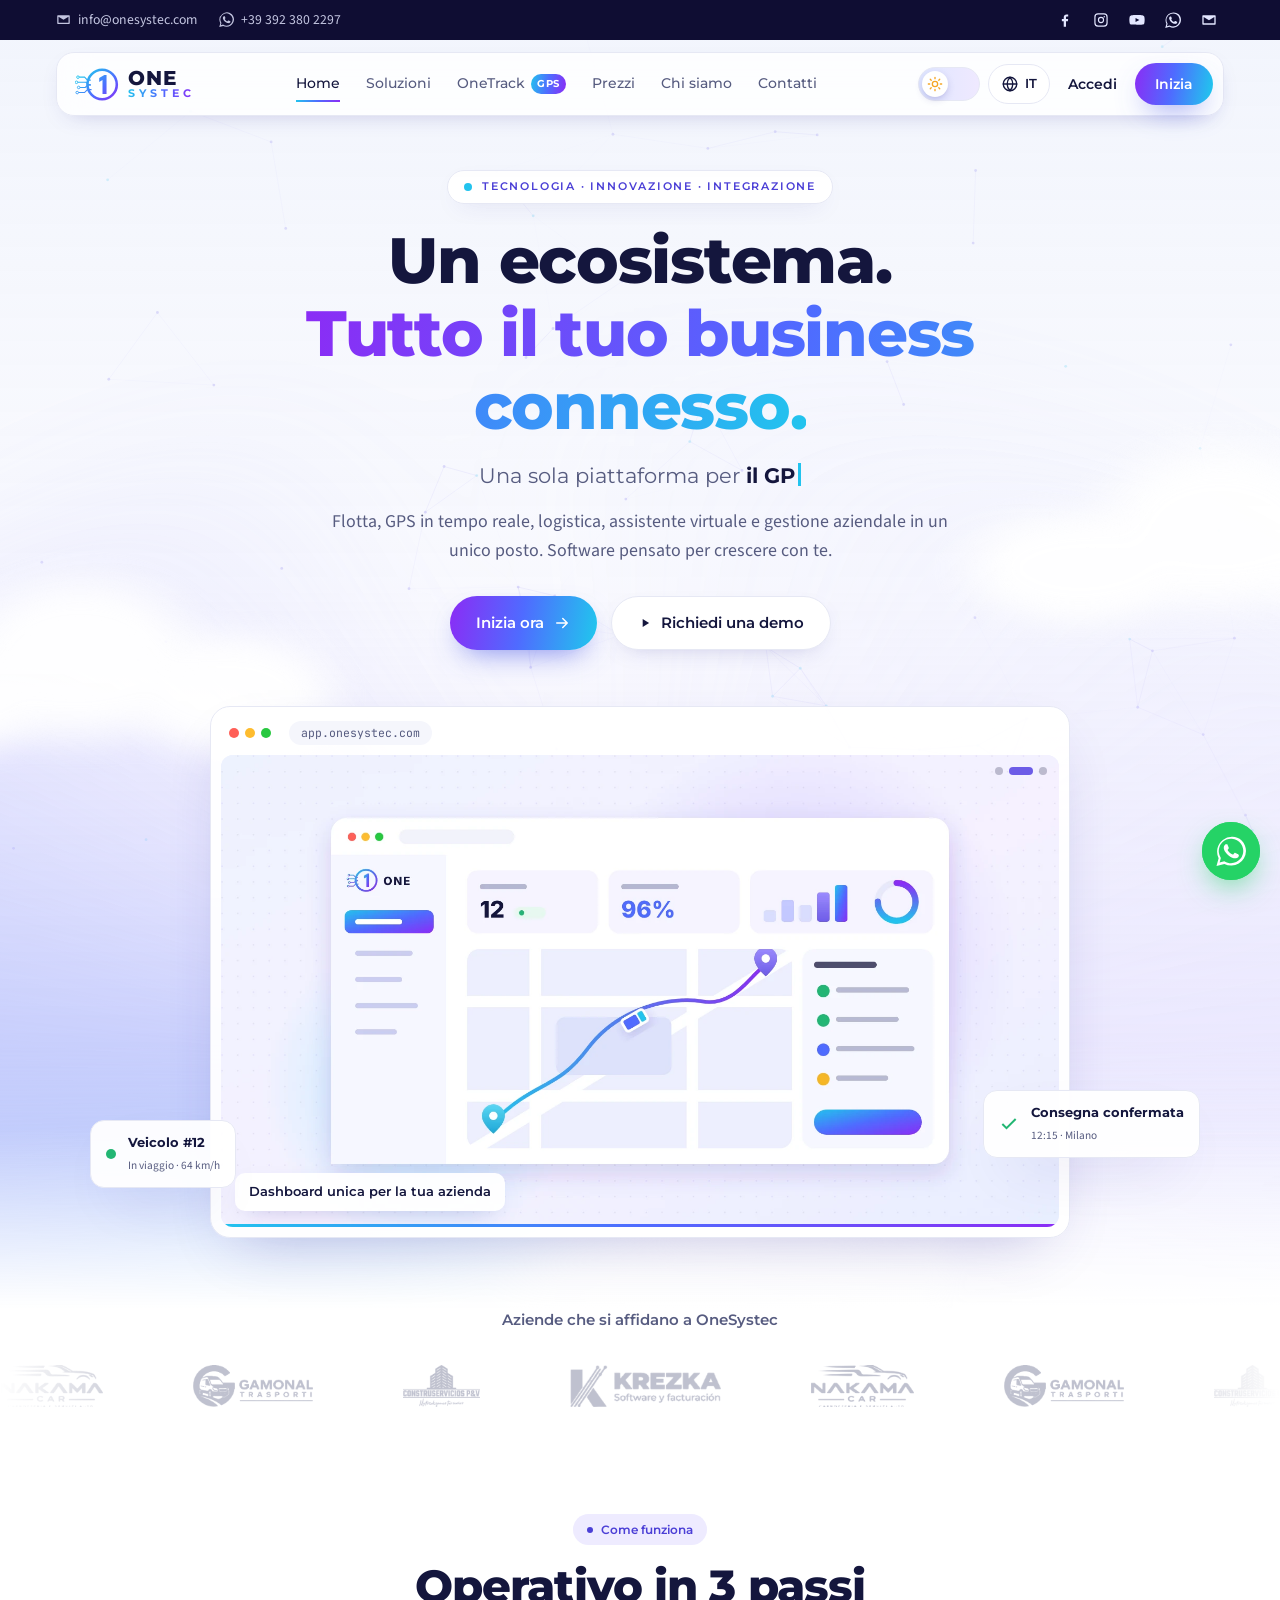
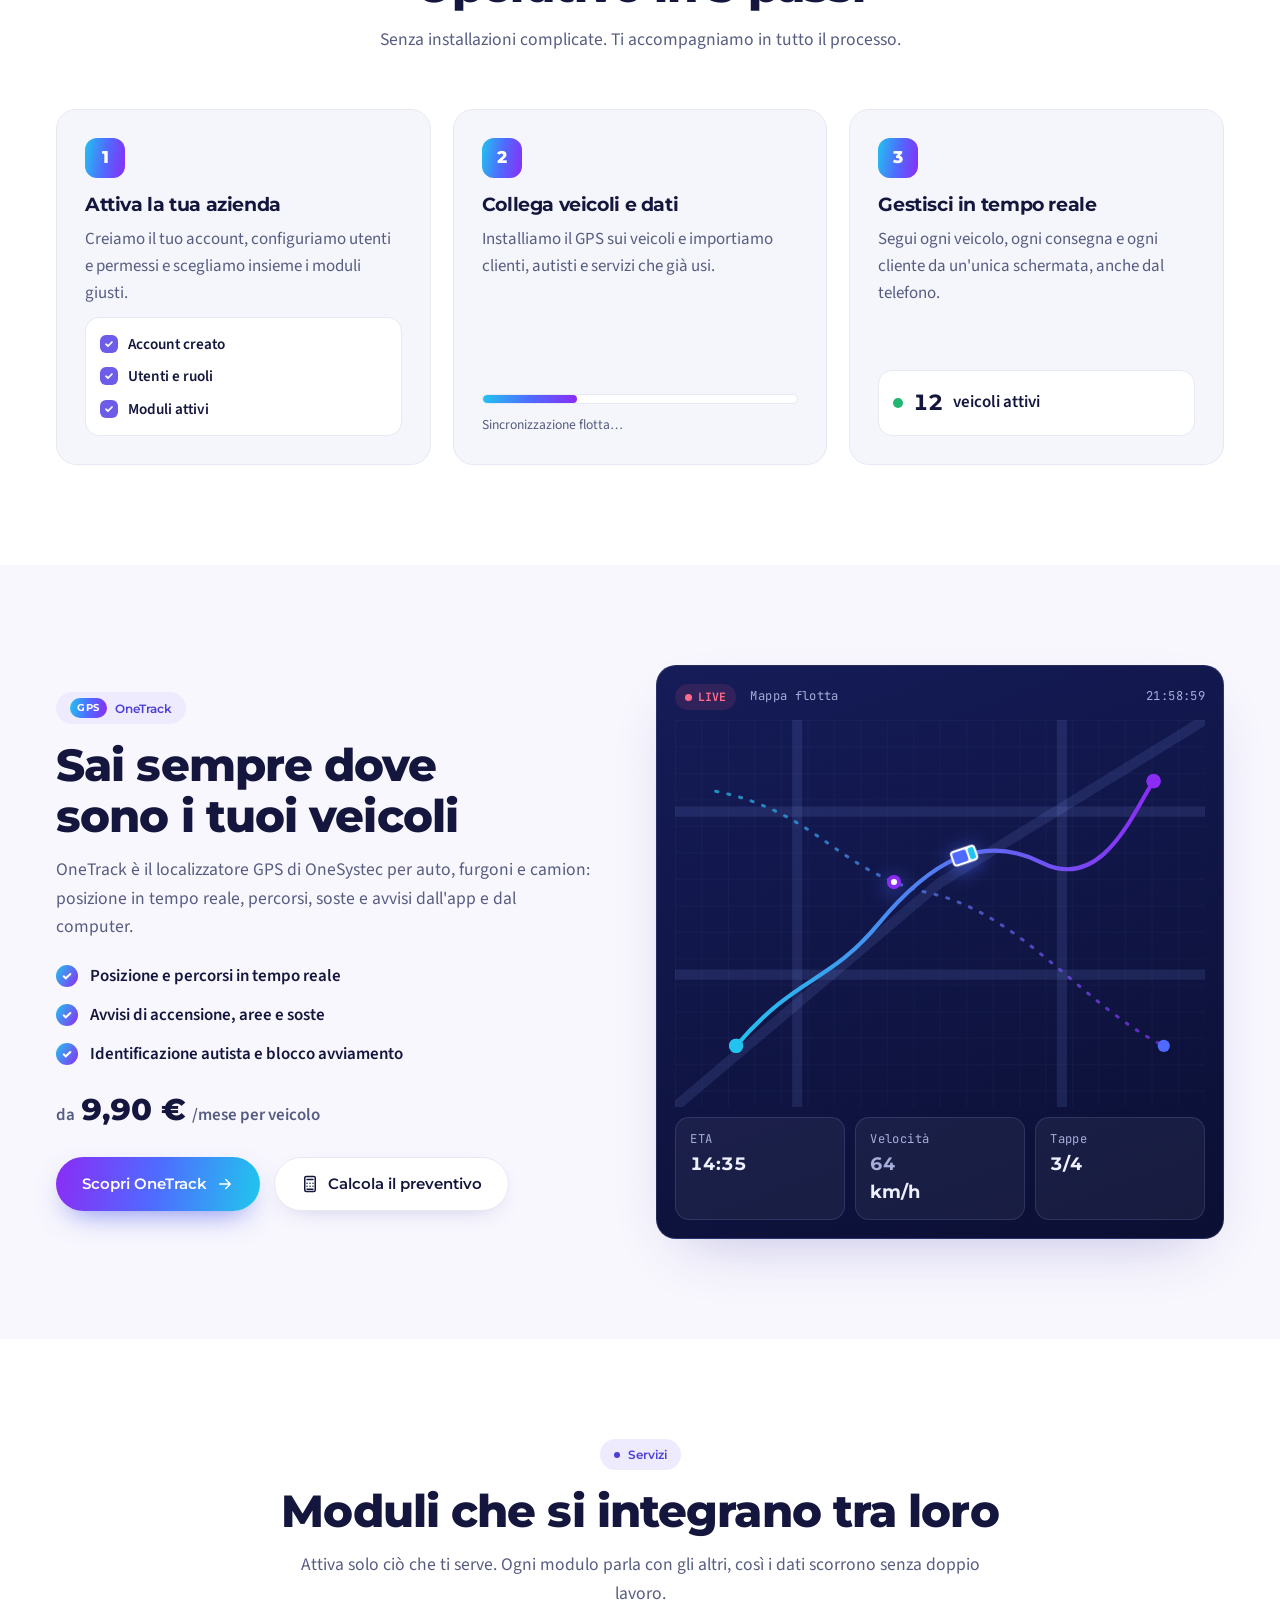
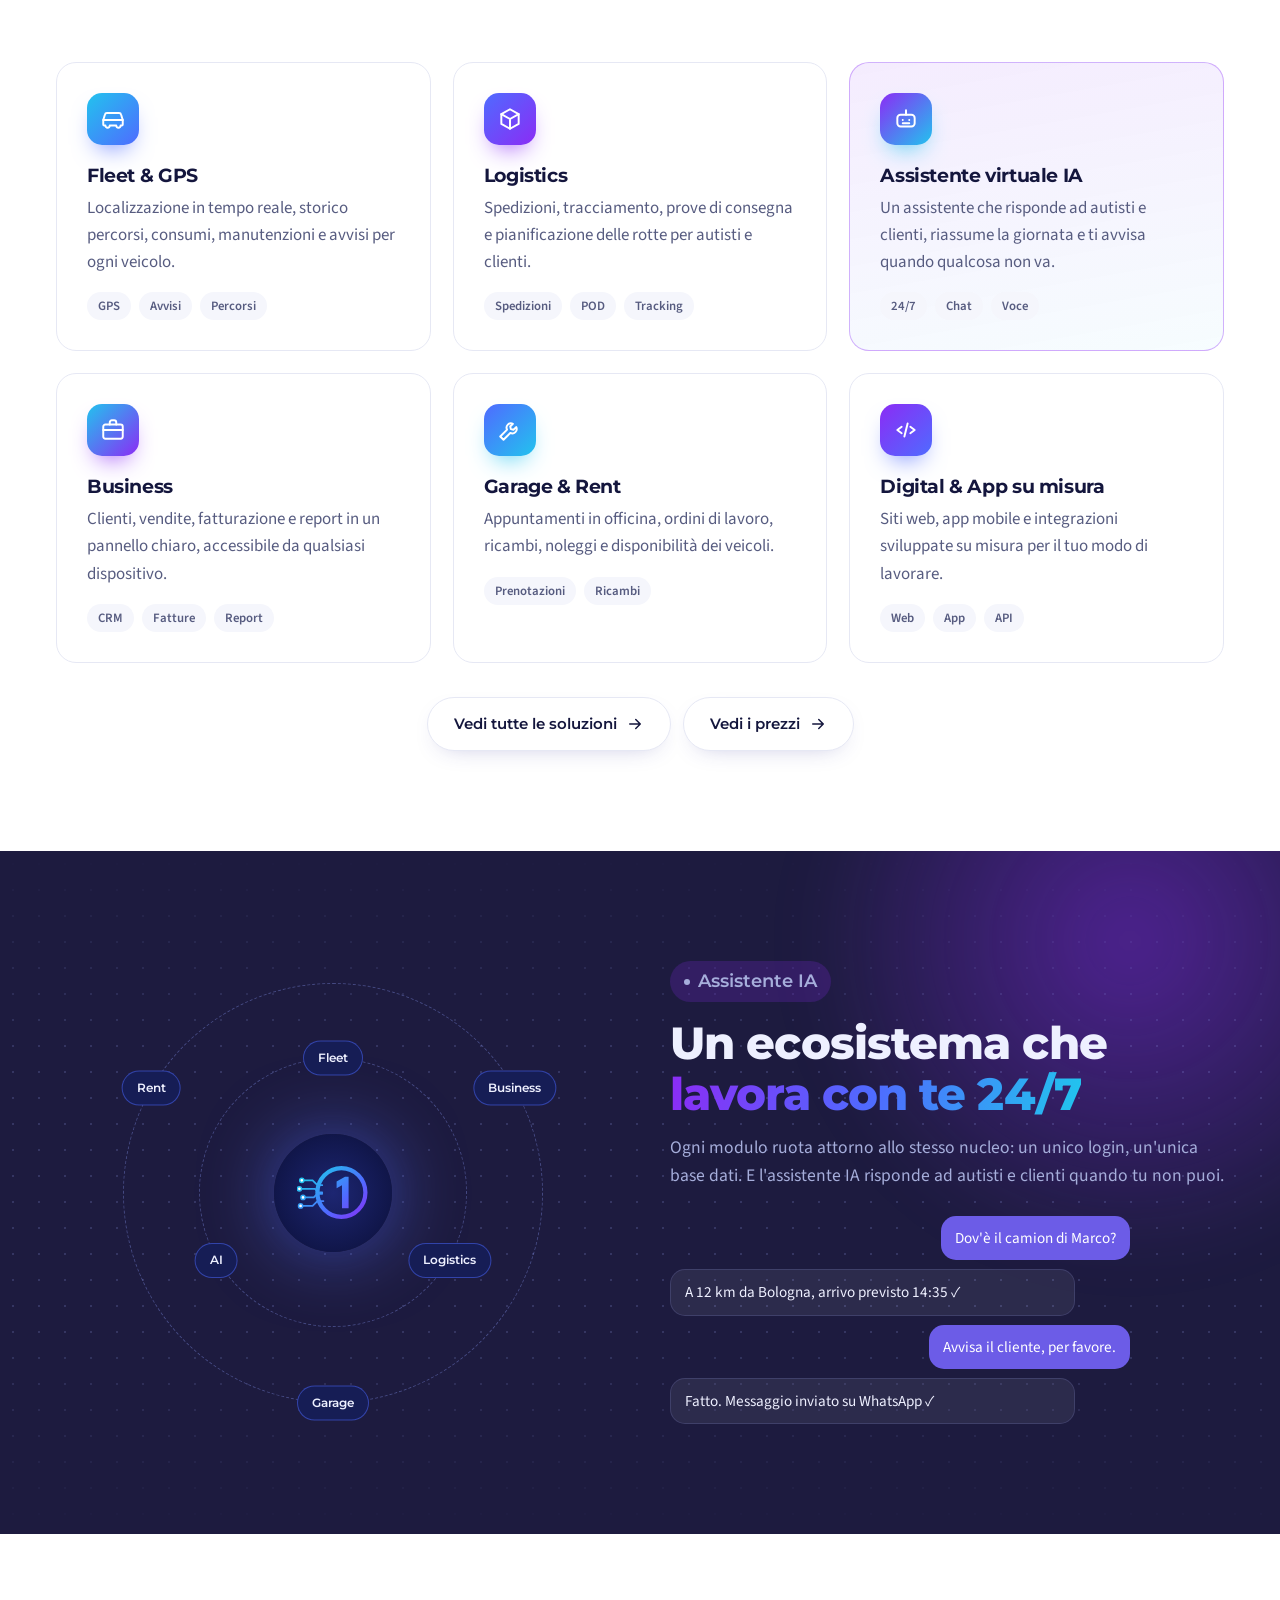
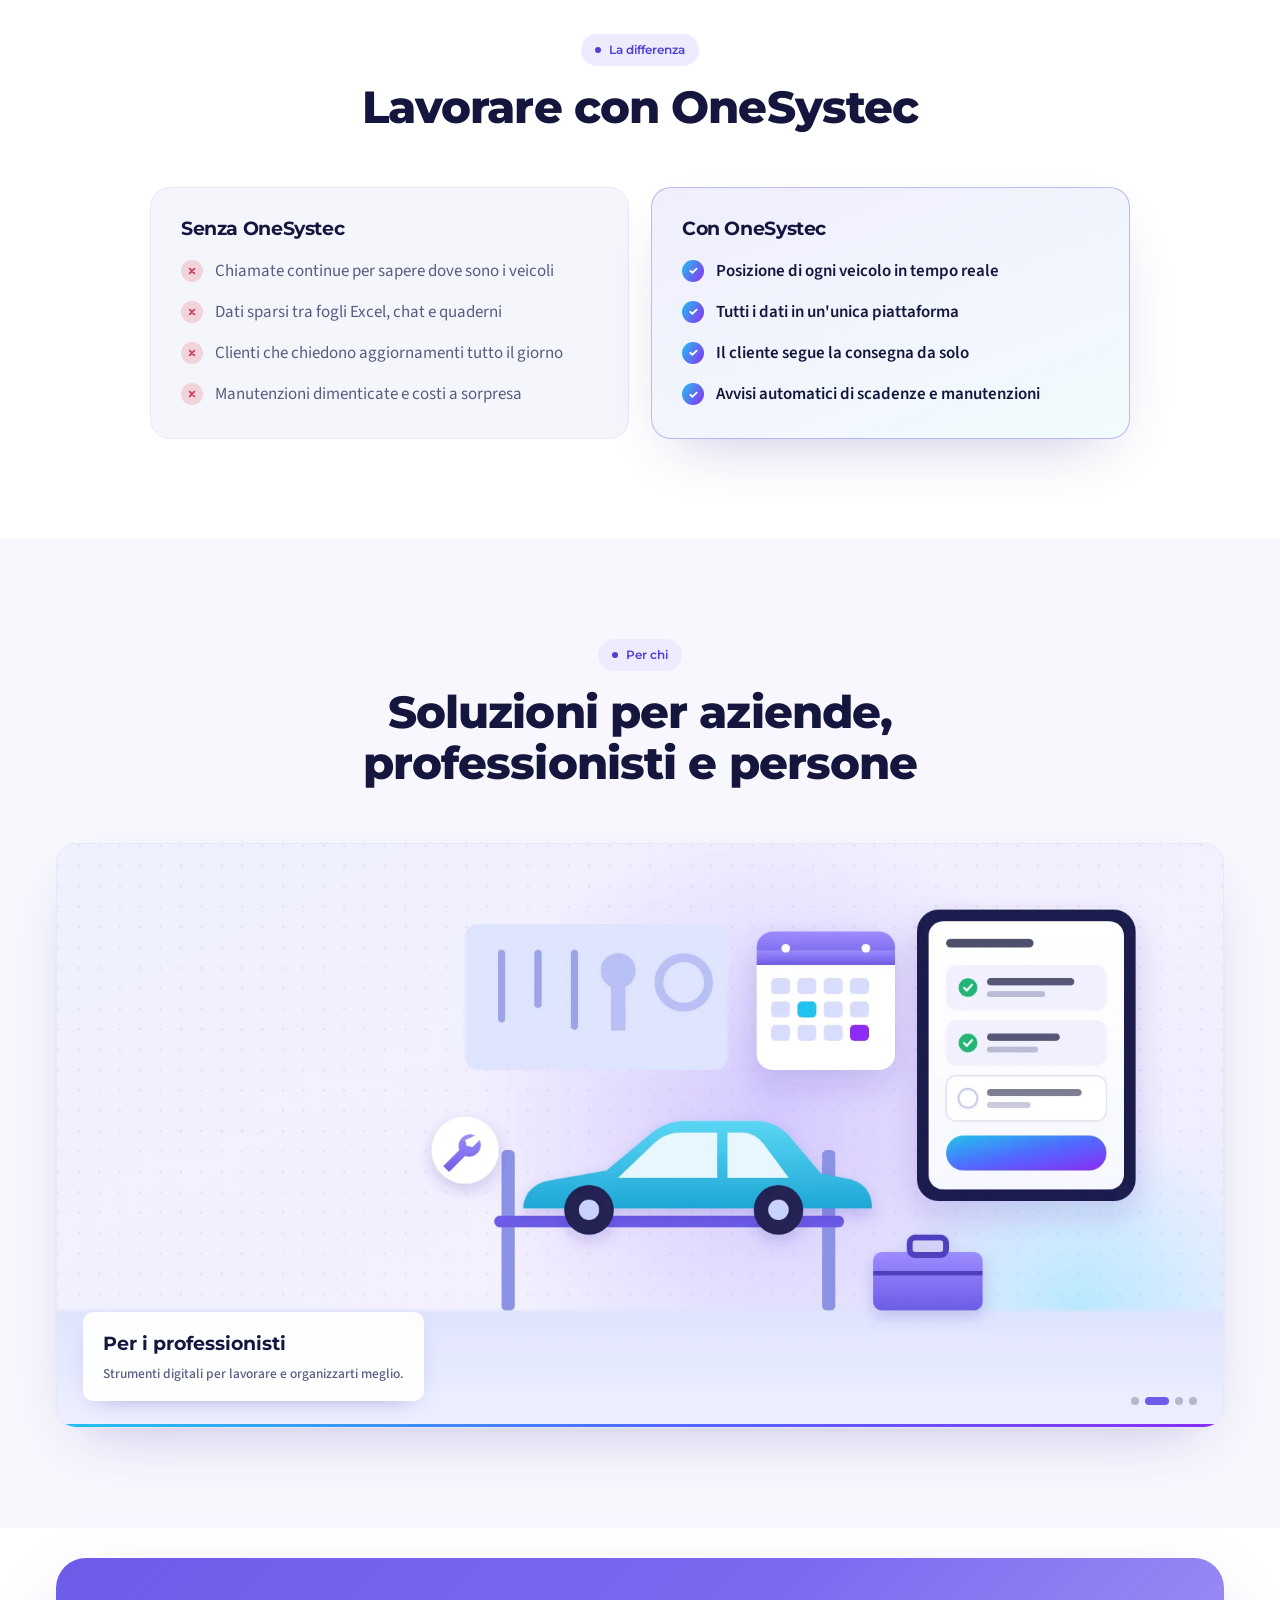
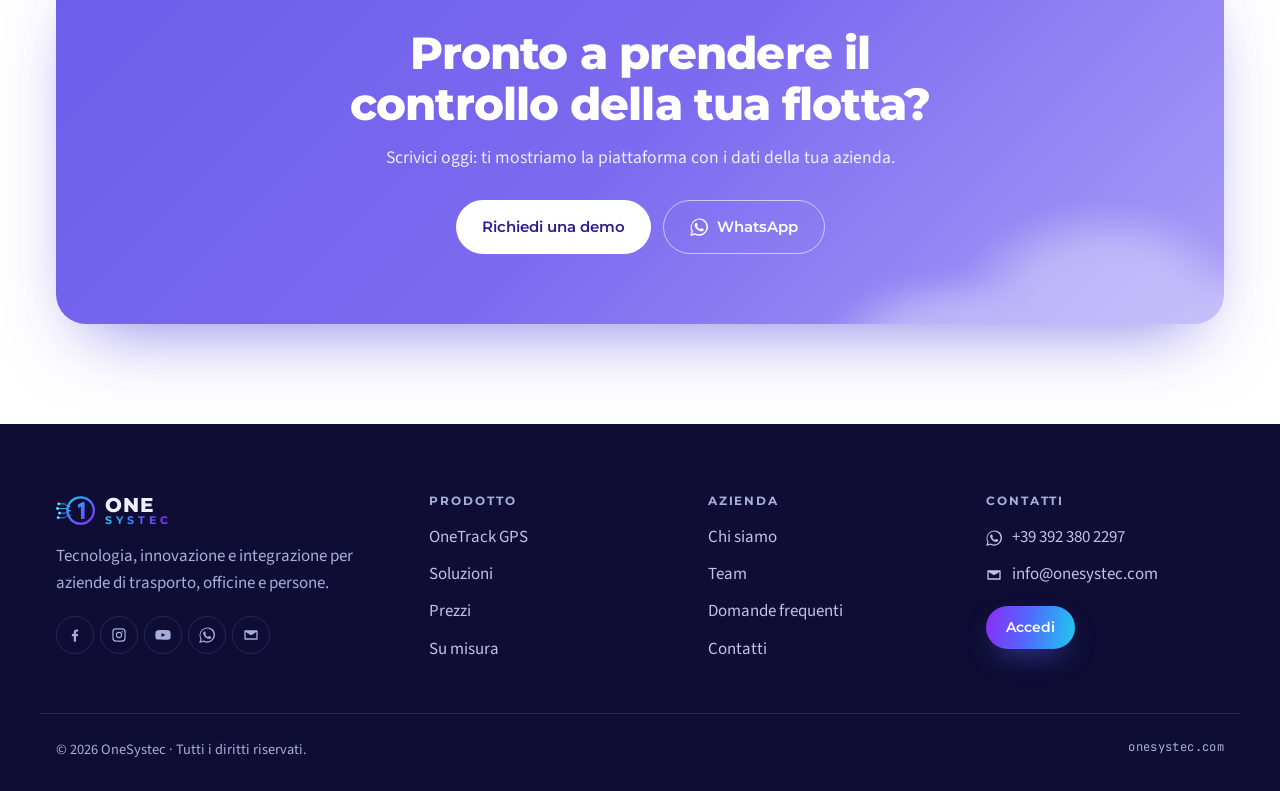
==== commit 15cb273c: "Portada con ilustraciones propias de OneSystec; calculadora OneTrack muestra la instalación como dat" ====
--- a/index.html
+++ b/index.html
@@ -49,19 +49,14 @@
       <!-- Hero auto carousel -->
       <div class="wrap hero__visual reveal">
         <div class="hero__stage">
-          <div class="tag tag--a"><i style="--c:#22c3ee"></i><span>Fleet &amp; GPS</span></div>
-          <div class="tag tag--b"><i style="--c:#f59e0b"></i><span>Logistics</span></div>
-          <div class="tag tag--c"><i style="--c:#8b2cf5"></i><span data-i18n="hero.tagAI">Assistente IA</span></div>
-          <div class="tag tag--d"><i style="--c:#ef4565"></i><span>Garage &amp; Rent</span></div>
 
           <div class="device">
             <div class="device__bar"><i></i><i></i><i></i><span>app.onesystec.com</span></div>
             <div class="carousel" data-interval="4200" aria-roledescription="carousel">
               <div class="carousel__track">
-                <figure class="slide"><img src="assets/img/platform.webp" alt="Dashboard OneSystec" loading="eager"><figcaption data-i18n="slides.s1">Dashboard unica per la tua azienda</figcaption></figure>
-                <figure class="slide"><img src="assets/img/team.webp" alt="" loading="lazy"><figcaption data-i18n="slides.s2">Officine, vendite e logistica connesse</figcaption></figure>
-                <figure class="slide"><img src="assets/img/fleet.webp" alt="" loading="lazy"><figcaption data-i18n="slides.s3">Squadre e veicoli in movimento</figcaption></figure>
-                <figure class="slide"><img src="assets/img/meeting.webp" alt="" loading="lazy"><figcaption data-i18n="slides.s4">Al tuo fianco in ogni decisione</figcaption></figure>
+                <figure class="slide"><img src="assets/img/hero-ecosistema.webp" alt="Ecosistema OneSystec" loading="eager"><figcaption data-i18n="slides.s1">Tutti i moduli in un'unica piattaforma</figcaption></figure>
+                <figure class="slide"><img src="assets/img/hero-dashboard.webp" alt="" loading="lazy"><figcaption data-i18n="slides.s2">Dashboard unica per la tua azienda</figcaption></figure>
+                <figure class="slide"><img src="assets/img/hero-app.webp" alt="" loading="lazy"><figcaption data-i18n="slides.s3">App per autisti e clienti</figcaption></figure>
               </div>
               <div class="carousel__dots"></div>
               <div class="carousel__progress"><span></span></div>
--- a/assets/css/styles.css
+++ b/assets/css/styles.css
@@ -589,7 +589,8 @@
 .calc__out span{display:block;font-size:.8rem;color:var(--muted);font-weight:600}
 .calc__out b{display:block;font-family:var(--font-head);font-size:1.15rem;font-variant-numeric:tabular-nums;margin-top:4px;overflow-wrap:anywhere}
 .calc__out div:first-child b{font-size:2rem;margin:0;background:var(--grad);-webkit-background-clip:text;background-clip:text;color:transparent}
-.calc__note{color:var(--muted);font-size:.85rem}
+.calc__note{color:var(--muted);font-size:.8rem}
+.calc__hw{color:var(--muted);font-size:.85rem;margin-top:-6px}
 
 /* Pasos en línea + dispositivo */
 .steps--line .step{background:var(--surface)}
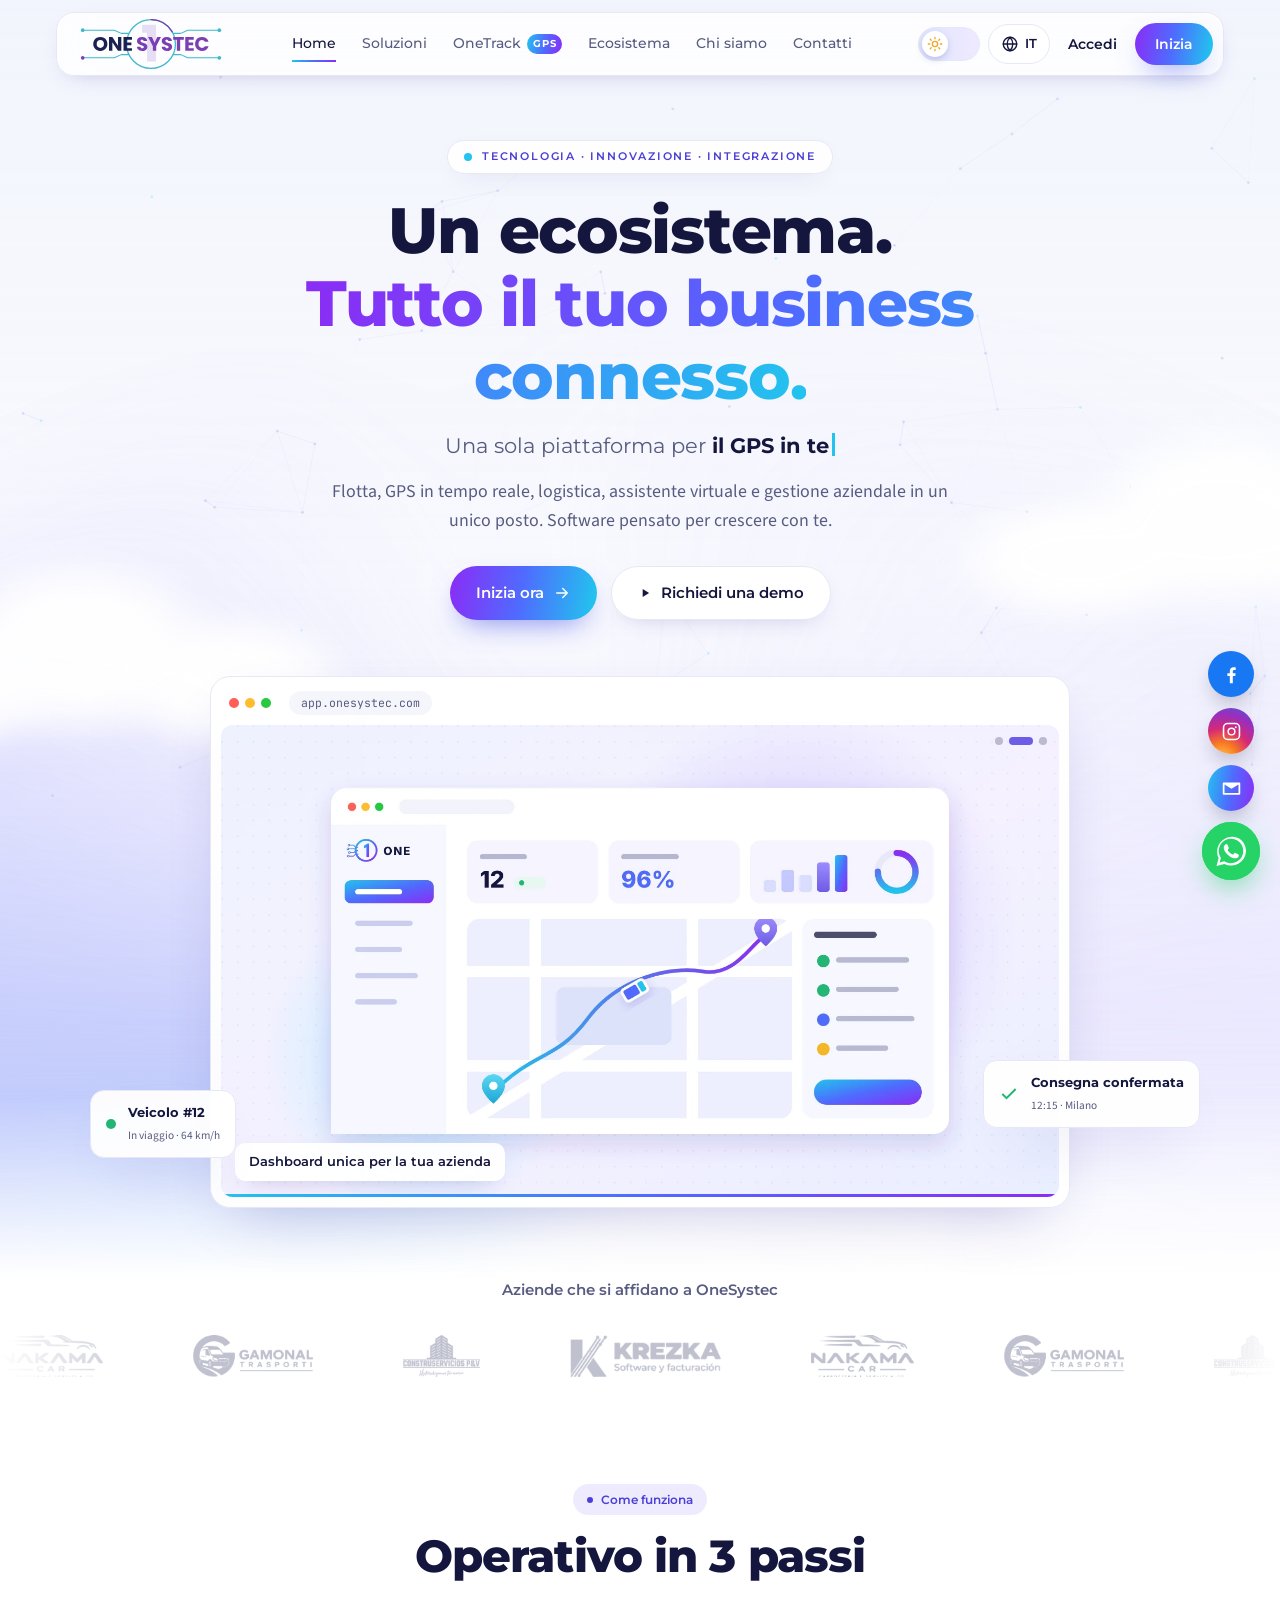
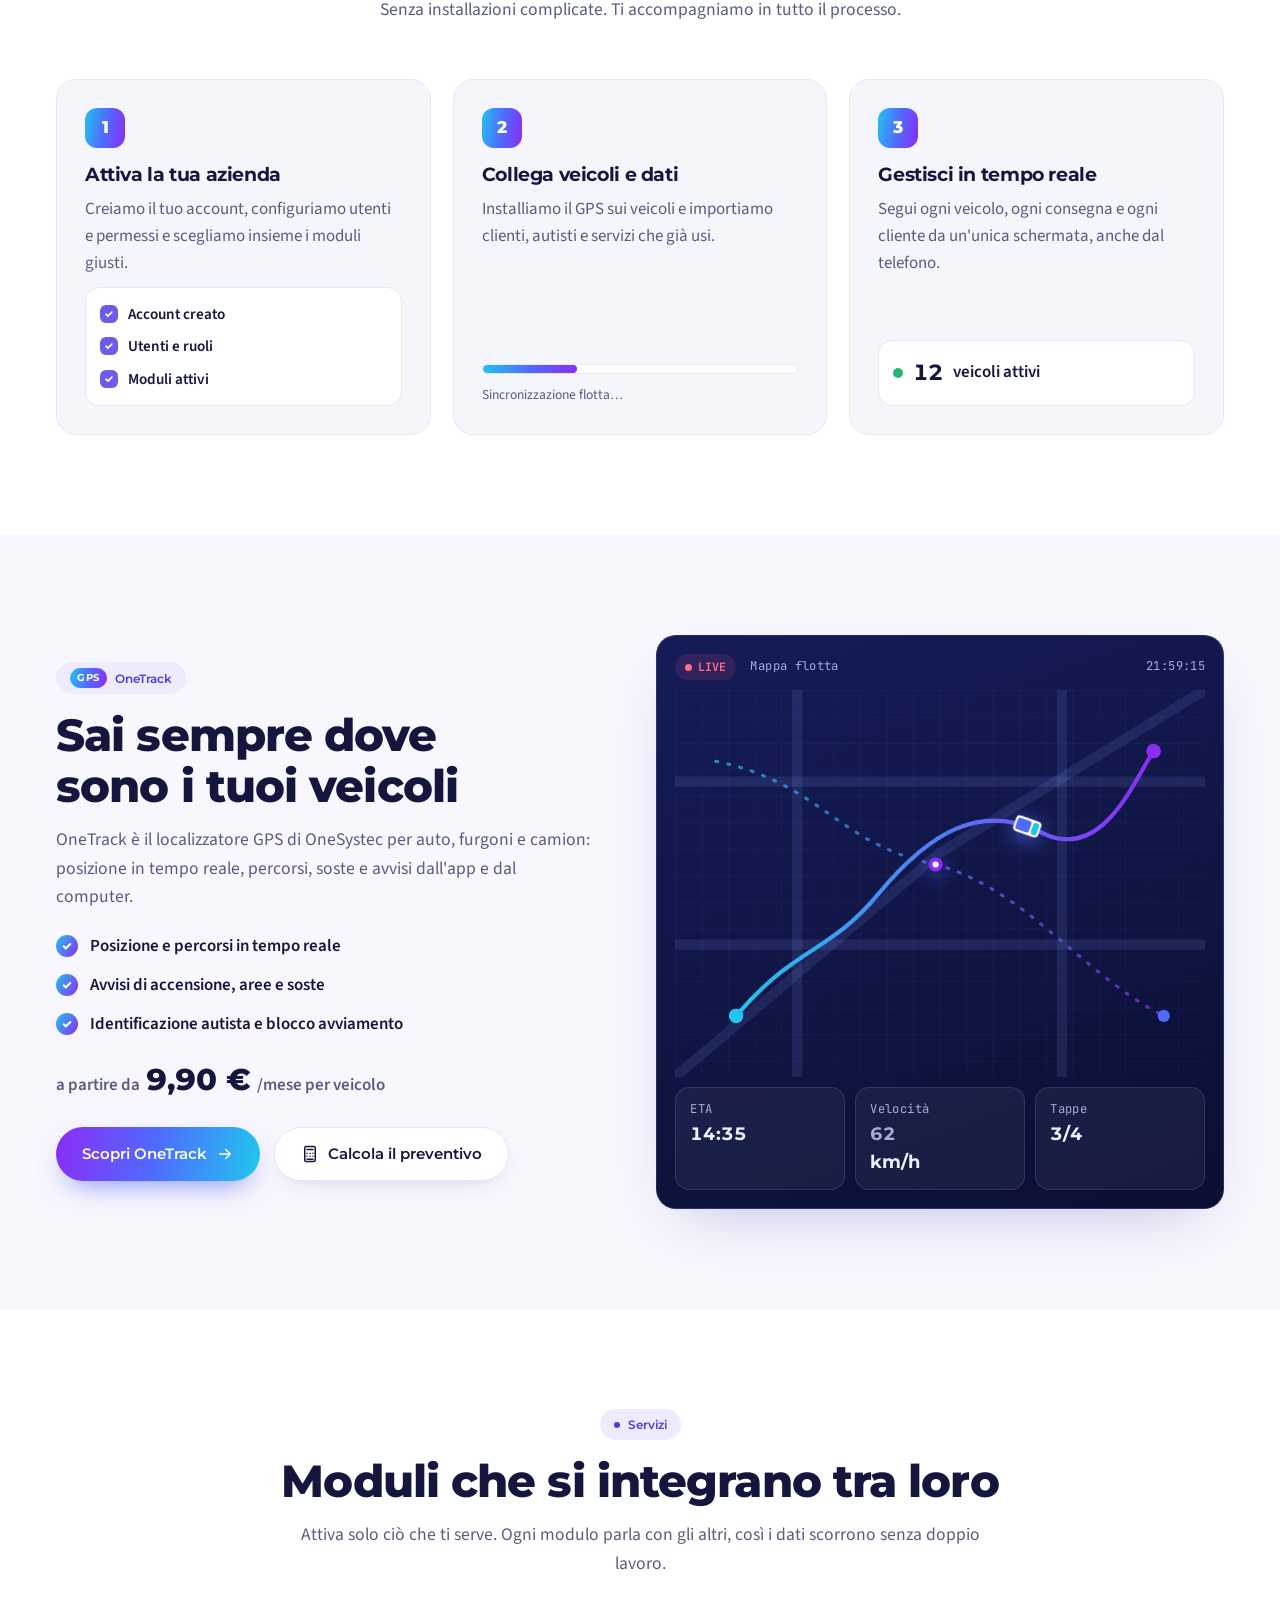
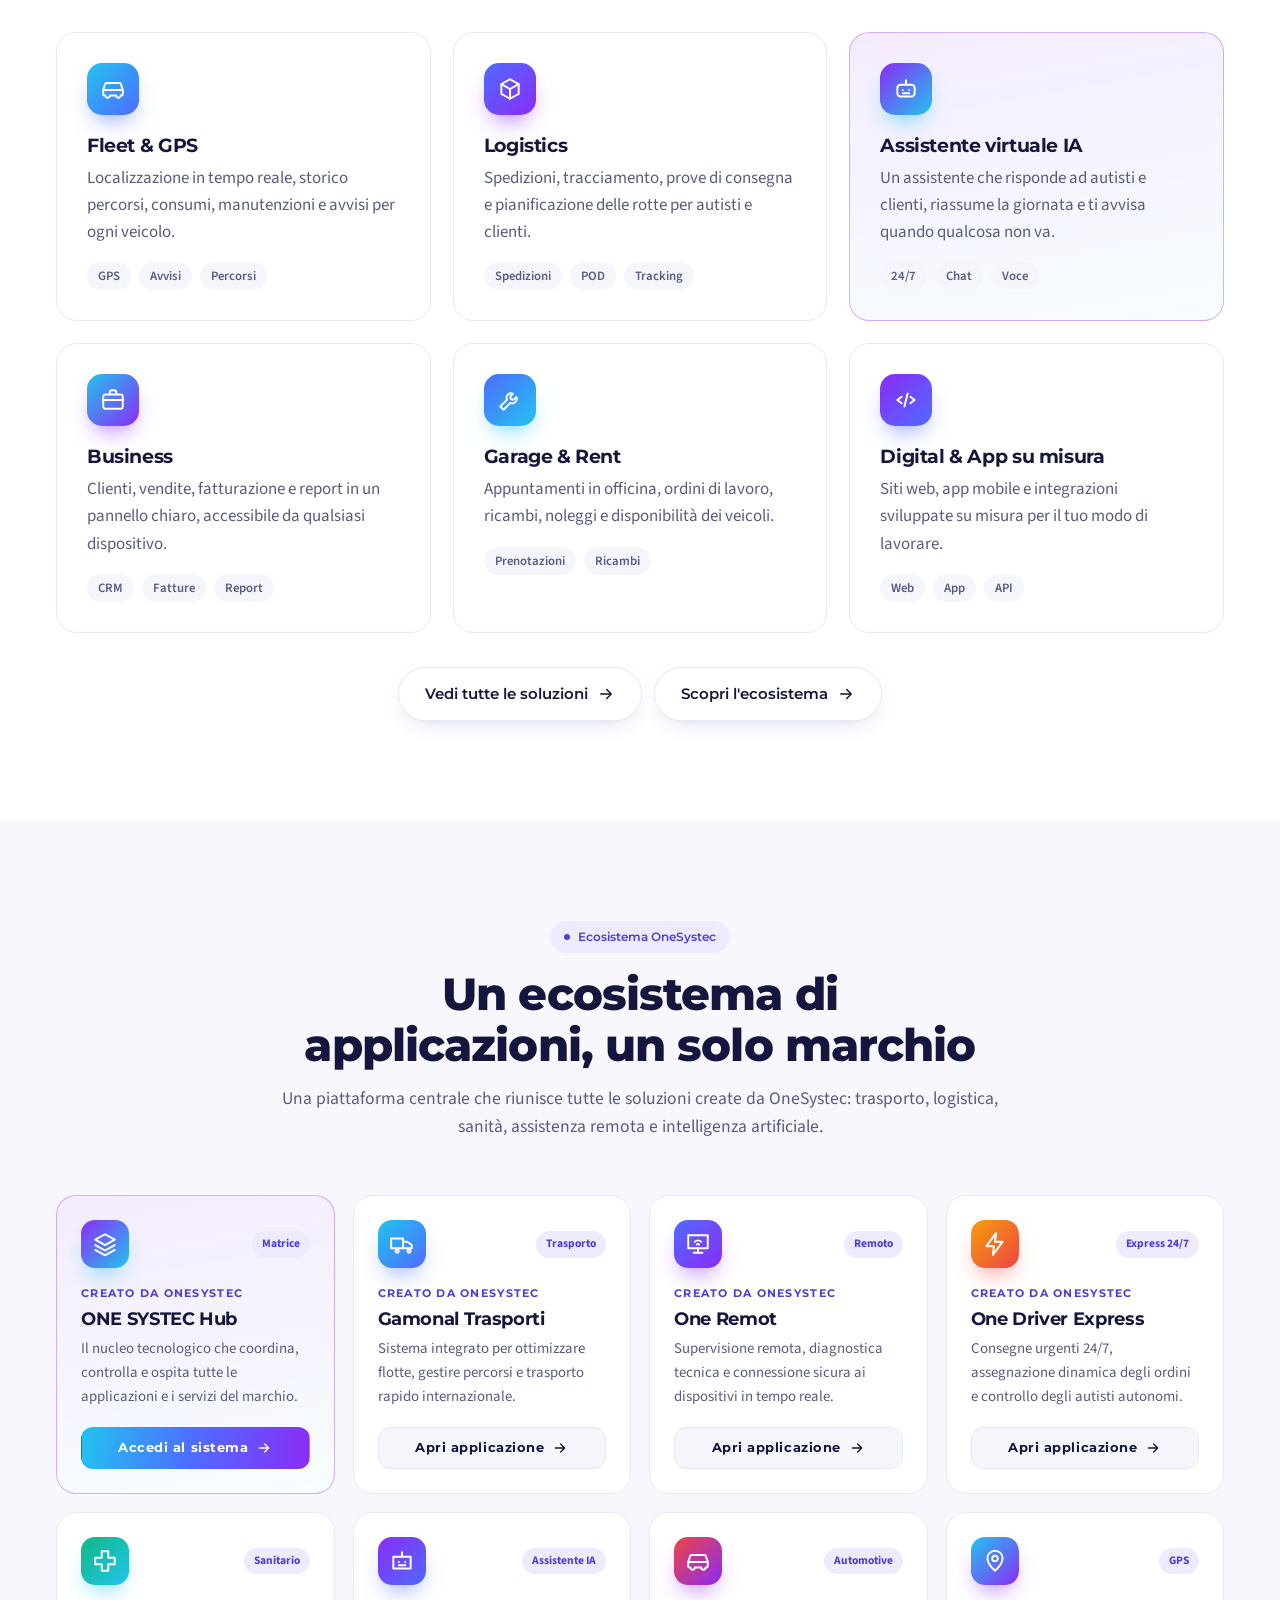
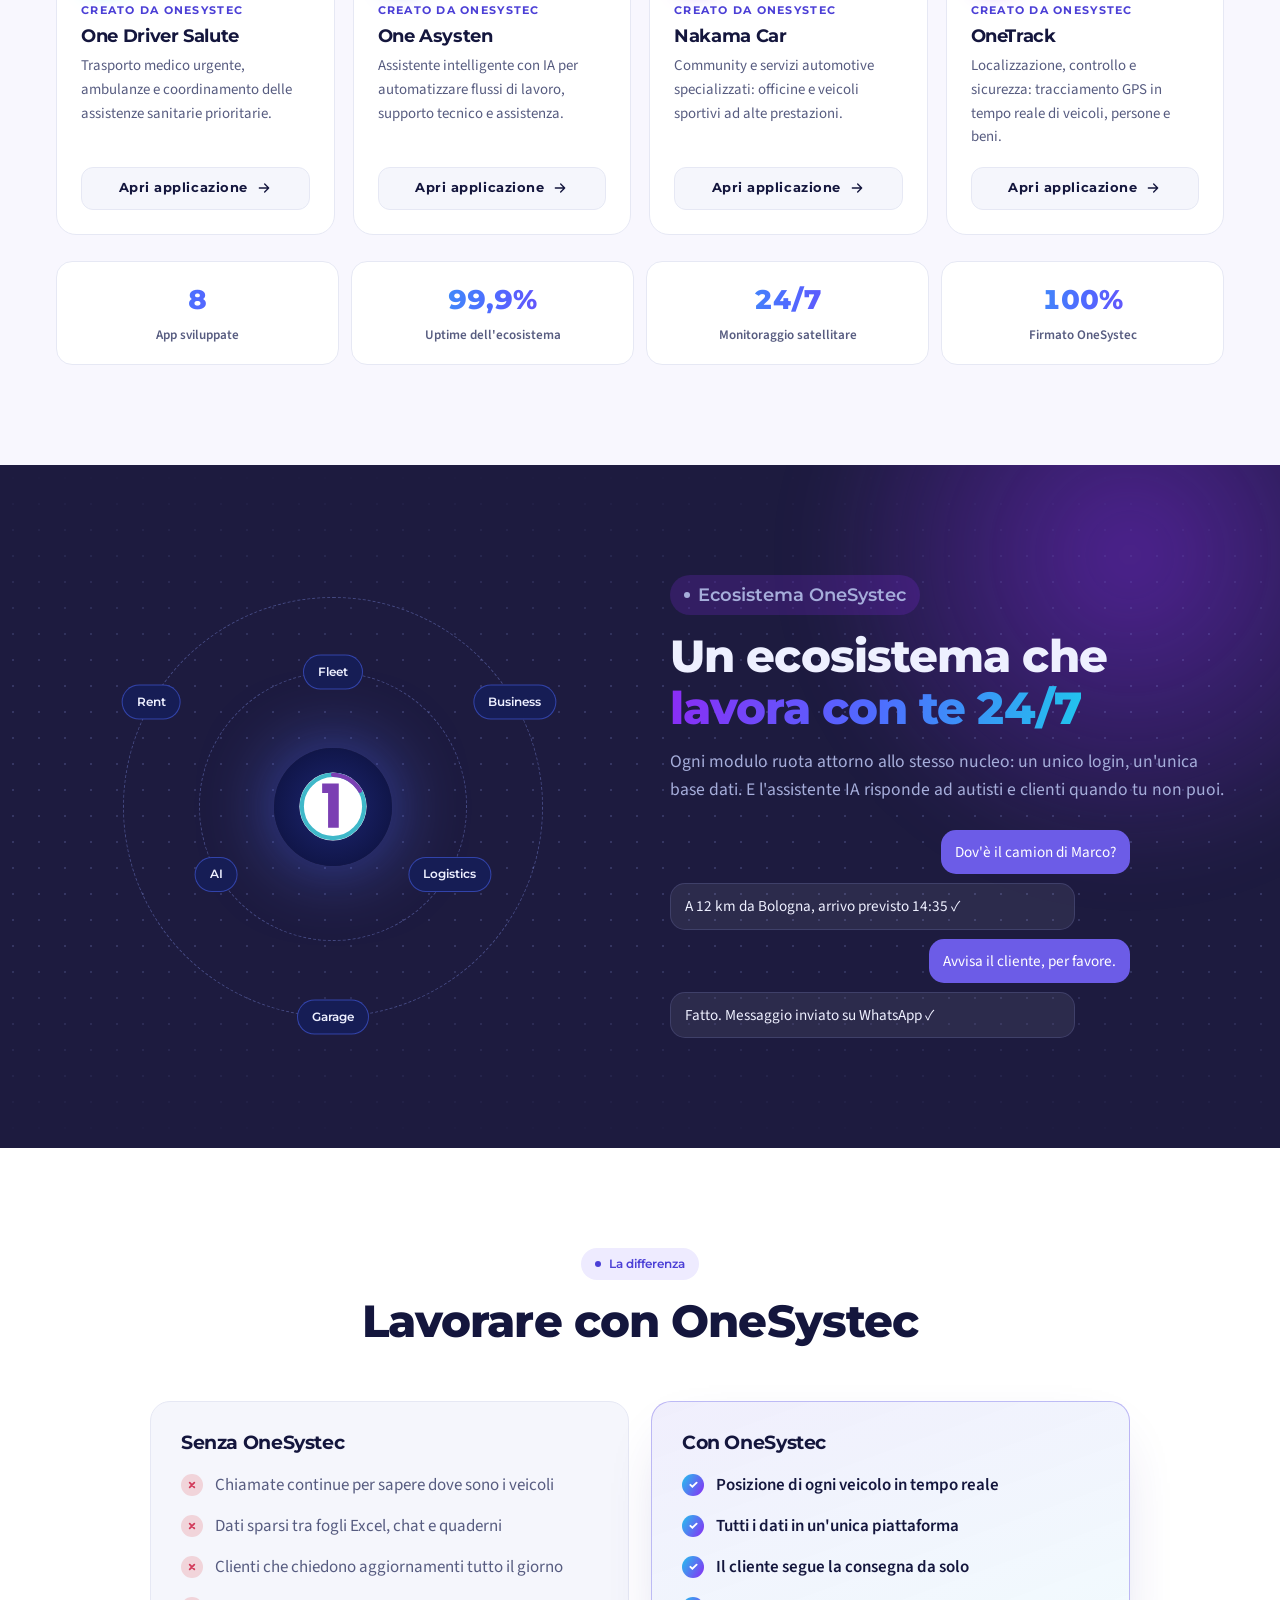
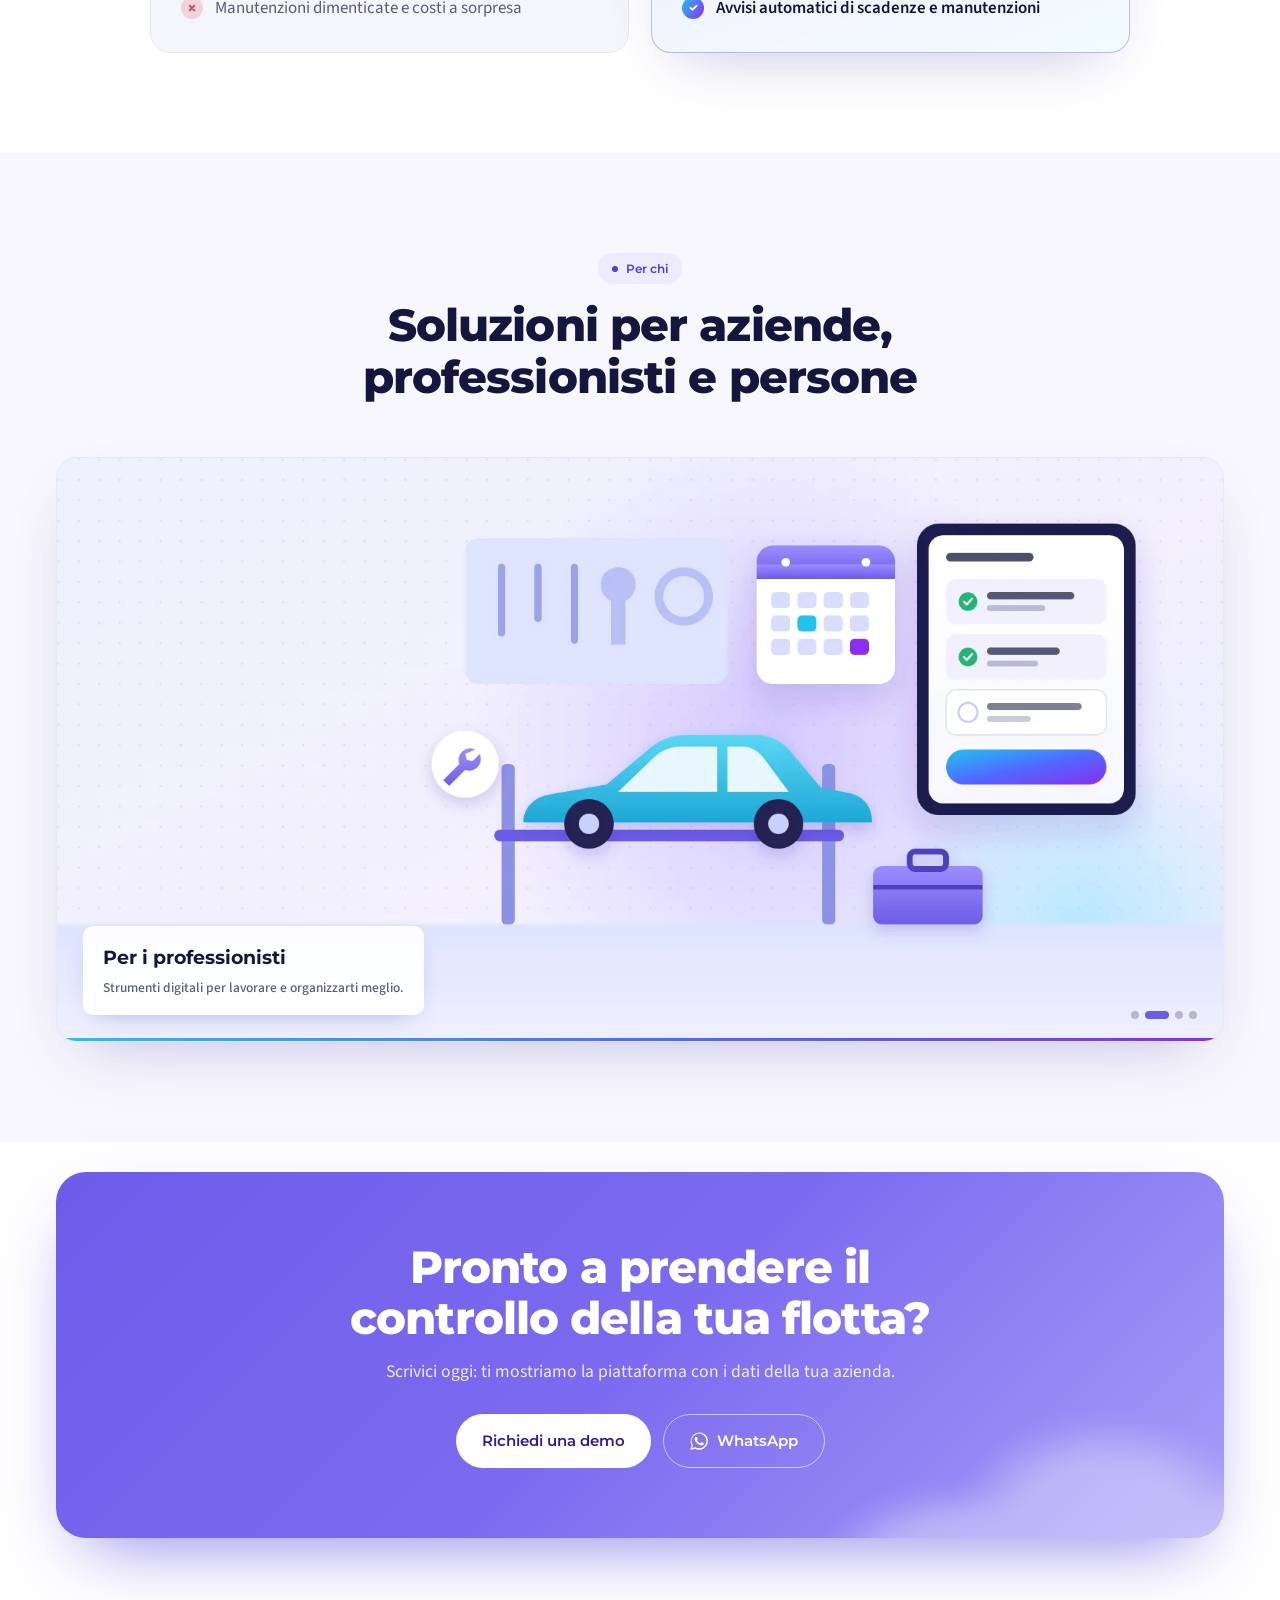
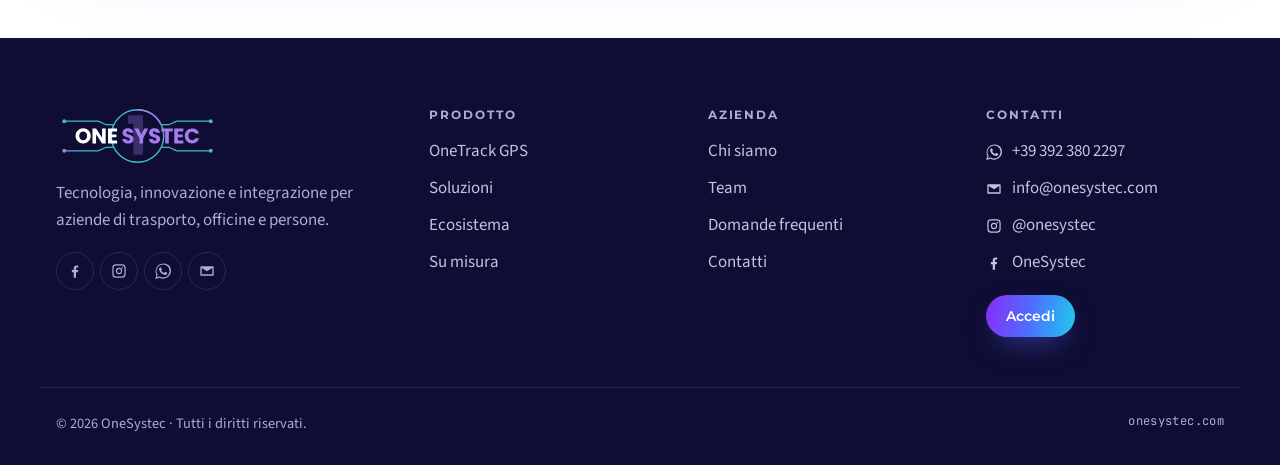
==== commit cd286f7d: "Nuevo logo, botones flotantes, módulo Ecosistema y ocultar Prezzi - Quita la barra superior; FB, Ins" ====
--- a/index.html
+++ b/index.html
@@ -6,7 +6,7 @@
   <title>OneSystec · Tecnologia, Innovazione e Integrazione</title>
   <meta name="description" content="OneSystec: un ecosistema digitale che unisce flotta, GPS, logistica, assistente virtuale e gestione aziendale in un'unica piattaforma.">
   <meta name="theme-color" content="#eef1fc">
-  <link rel="icon" type="image/svg+xml" href="assets/img/logo-mark.svg">
+  <link rel="icon" type="image/svg+xml" href="assets/img/favicon.svg">
   <meta property="og:title" content="OneSystec · Tecnologia, Innovazione e Integrazione">
   <meta property="og:description" content="OneSystec: un ecosistema digitale che unisce flotta, GPS, logistica, assistente virtuale e gestione aziendale in un'unica piattaforma.">
   <meta property="og:image" content="https://onesystec.com/assets/img/platform.webp">
@@ -142,7 +142,7 @@
             <li data-i18n="otHome.c2">Avvisi di accensione, aree e soste</li>
             <li data-i18n="otHome.c3">Identificazione autista e blocco avviamento</li>
           </ul>
-          <p class="price-from"><span data-i18n="price.from">da</span> <b>9,90 €</b> <span data-i18n="price.perVehicle">/mese per veicolo</span></p>
+          <p class="price-from"><span data-i18n="price.from">a partire da</span> <b>9,90 €</b> <span data-i18n="price.perVehicle">/mese per veicolo</span></p>
           <div class="hero__cta hero__cta--left">
             <a href="/onetrack" class="btn btn--primary"><span data-i18n="otHome.cta1">Scopri OneTrack</span><svg viewBox="0 0 24 24"><path d="M5 12h14M13 6l6 6-6 6"/></svg></a>
             <a href="/onetrack#calcolatore" class="btn btn--ghost"><svg viewBox="0 0 24 24"><rect x="5" y="2" width="14" height="20" rx="2"/><path d="M8 6h8M8 11h.01M12 11h.01M16 11h.01M8 15h.01M12 15h.01M16 15h.01M8 19h8"/></svg><span data-i18n="otHome.cta2">Calcola il preventivo</span></a>
@@ -236,7 +236,82 @@
             <ul class="tags"><li>Web</li><li>App</li><li>API</li></ul>
           </article>
         </div>
-        <div class="more reveal"><a class="btn btn--ghost" href="/servizi"><span data-i18n="home.allSolutions">Vedi tutte le soluzioni</span><svg viewBox="0 0 24 24"><path d="M5 12h14M13 6l6 6-6 6"/></svg></a><a class="btn btn--ghost" href="/prezzi"><span data-i18n="home.seePrices">Vedi i prezzi</span><svg viewBox="0 0 24 24"><path d="M5 12h14M13 6l6 6-6 6"/></svg></a></div>
+        <div class="more reveal"><a class="btn btn--ghost" href="/servizi"><span data-i18n="home.allSolutions">Vedi tutte le soluzioni</span><svg viewBox="0 0 24 24"><path d="M5 12h14M13 6l6 6-6 6"/></svg></a><a class="btn btn--ghost" href="#app"><span data-i18n="eco.cta">Scopri l'ecosistema</span><svg viewBox="0 0 24 24"><path d="M5 12h14M13 6l6 6-6 6"/></svg></a></div>
+      </div>
+    </section>
+
+    <!-- ============ ECOSISTEMA ONESYSTEC (APPS) ============ -->
+    <section class="section section--tint" id="app">
+      <div class="wrap">
+        <header class="section__head reveal">
+          <p class="pill" data-i18n="eco.kicker">Ecosistema OneSystec</p>
+          <h2 data-i18n="eco.title">Un ecosistema di applicazioni, un solo marchio</h2>
+          <p data-i18n="eco.sub">Una piattaforma centrale che riunisce tutte le soluzioni create da OneSystec: trasporto, logistica, sanità, assistenza remota e intelligenza artificiale.</p>
+        </header>
+        <div class="apps">
+          <article class="card app app--hub reveal" style="--c1:#8b2cf5;--c2:#22c3ee">
+            <div class="app__top"><div class="card__icon"><svg viewBox="0 0 24 24"><path d="M12 3l9 5-9 5-9-5z"/><path d="M3 13l9 5 9-5"/><path d="M3 17.5l9 5 9-5"/></svg></div><span class="app__cat" data-i18n="app.hub.cat">Matrice</span></div>
+            <p class="app__by" data-i18n="eco.by">Creato da OneSystec</p>
+            <h3>ONE SYSTEC Hub</h3>
+            <p data-i18n="app.hub.d">Il nucleo tecnologico che coordina, controlla e ospita tutte le applicazioni e i servizi del marchio.</p>
+            <a class="app__btn js-app" data-app="hub" href="#"><span data-i18n="eco.access">Accedi al sistema</span><svg viewBox="0 0 24 24"><path d="M5 12h14M13 6l6 6-6 6"/></svg></a>
+          </article>
+          <article class="card app reveal" style="--c1:#22c3ee;--c2:#4f6bff">
+            <div class="app__top"><div class="card__icon"><svg viewBox="0 0 24 24"><path d="M2 7h11v9H2z"/><path d="M13 10h4l4 3v3h-8"/><path d="M6 18.5a1.5 1.5 0 100-.01"/><path d="M17 18.5a1.5 1.5 0 100-.01"/></svg></div><span class="app__cat" data-i18n="app.gamonal.cat">Trasporto</span></div>
+            <p class="app__by" data-i18n="eco.by">Creato da OneSystec</p>
+            <h3>Gamonal Trasporti</h3>
+            <p data-i18n="app.gamonal.d">Sistema integrato per ottimizzare flotte, gestire percorsi e trasporto rapido internazionale.</p>
+            <a class="app__btn js-app" data-app="gamonal" href="#"><span data-i18n="eco.open">Apri applicazione</span><svg viewBox="0 0 24 24"><path d="M5 12h14M13 6l6 6-6 6"/></svg></a>
+          </article>
+          <article class="card app reveal" style="--c1:#4f6bff;--c2:#8b2cf5">
+            <div class="app__top"><div class="card__icon"><svg viewBox="0 0 24 24"><path d="M3 4h18v12H3z"/><path d="M8 20h8"/><path d="M12 16v4"/><path d="M9 10a4 4 0 016 0"/><path d="M11 12.5a1.4 1.4 0 012 0"/></svg></div><span class="app__cat" data-i18n="app.remot.cat">Remoto</span></div>
+            <p class="app__by" data-i18n="eco.by">Creato da OneSystec</p>
+            <h3>One Remot</h3>
+            <p data-i18n="app.remot.d">Supervisione remota, diagnostica tecnica e connessione sicura ai dispositivi in tempo reale.</p>
+            <a class="app__btn js-app" data-app="remot" href="#"><span data-i18n="eco.open">Apri applicazione</span><svg viewBox="0 0 24 24"><path d="M5 12h14M13 6l6 6-6 6"/></svg></a>
+          </article>
+          <article class="card app reveal" style="--c1:#f59e0b;--c2:#ef4444">
+            <div class="app__top"><div class="card__icon"><svg viewBox="0 0 24 24"><path d="M13 2L4 14h7l-1 8 9-12h-7z"/></svg></div><span class="app__cat" data-i18n="app.express.cat">Express 24/7</span></div>
+            <p class="app__by" data-i18n="eco.by">Creato da OneSystec</p>
+            <h3>One Driver Express</h3>
+            <p data-i18n="app.express.d">Consegne urgenti 24/7, assegnazione dinamica degli ordini e controllo degli autisti autonomi.</p>
+            <a class="app__btn js-app" data-app="express" href="#"><span data-i18n="eco.open">Apri applicazione</span><svg viewBox="0 0 24 24"><path d="M5 12h14M13 6l6 6-6 6"/></svg></a>
+          </article>
+          <article class="card app reveal" style="--c1:#10b981;--c2:#22c3ee">
+            <div class="app__top"><div class="card__icon"><svg viewBox="0 0 24 24"><path d="M9 3h6v6h6v6h-6v6H9v-6H3V9h6z"/></svg></div><span class="app__cat" data-i18n="app.salute.cat">Sanitario</span></div>
+            <p class="app__by" data-i18n="eco.by">Creato da OneSystec</p>
+            <h3>One Driver Salute</h3>
+            <p data-i18n="app.salute.d">Trasporto medico urgente, ambulanze e coordinamento delle assistenze sanitarie prioritarie.</p>
+            <a class="app__btn js-app" data-app="salute" href="#"><span data-i18n="eco.open">Apri applicazione</span><svg viewBox="0 0 24 24"><path d="M5 12h14M13 6l6 6-6 6"/></svg></a>
+          </article>
+          <article class="card app reveal" style="--c1:#8b2cf5;--c2:#4f6bff">
+            <div class="app__top"><div class="card__icon"><svg viewBox="0 0 24 24"><path d="M4 8h16v11H4z"/><path d="M12 4v4"/><path d="M9 13h.01"/><path d="M15 13h.01"/><path d="M9 16h6"/></svg></div><span class="app__cat" data-i18n="app.asysten.cat">Assistente IA</span></div>
+            <p class="app__by" data-i18n="eco.by">Creato da OneSystec</p>
+            <h3>One Asysten</h3>
+            <p data-i18n="app.asysten.d">Assistente intelligente con IA per automatizzare flussi di lavoro, supporto tecnico e assistenza.</p>
+            <a class="app__btn js-app" data-app="asysten" href="#"><span data-i18n="eco.open">Apri applicazione</span><svg viewBox="0 0 24 24"><path d="M5 12h14M13 6l6 6-6 6"/></svg></a>
+          </article>
+          <article class="card app reveal" style="--c1:#ef4444;--c2:#8b2cf5">
+            <div class="app__top"><div class="card__icon"><svg viewBox="0 0 24 24"><path d="M3 13l1.5-5A2 2 0 016.4 6.5h11.2a2 2 0 011.9 1.5L21 13v4a1 1 0 01-1 1h-1a2 2 0 01-4 0H9a2 2 0 01-4 0H4a1 1 0 01-1-1z"/><path d="M3 13h18"/></svg></div><span class="app__cat" data-i18n="app.nakama.cat">Automotive</span></div>
+            <p class="app__by" data-i18n="eco.by">Creato da OneSystec</p>
+            <h3>Nakama Car</h3>
+            <p data-i18n="app.nakama.d">Community e servizi automotive specializzati: officine e veicoli sportivi ad alte prestazioni.</p>
+            <a class="app__btn js-app" data-app="nakama" href="#"><span data-i18n="eco.open">Apri applicazione</span><svg viewBox="0 0 24 24"><path d="M5 12h14M13 6l6 6-6 6"/></svg></a>
+          </article>
+          <article class="card app reveal" style="--c1:#22c3ee;--c2:#8b2cf5">
+            <div class="app__top"><div class="card__icon"><svg viewBox="0 0 24 24"><path d="M12 21s-7-6.2-7-11.5a7 7 0 0114 0C19 14.8 12 21 12 21z"/><path d="M12 12.3a2.6 2.6 0 100-5.2 2.6 2.6 0 000 5.2z"/></svg></div><span class="app__cat" data-i18n="app.onetrack.cat">GPS</span></div>
+            <p class="app__by" data-i18n="eco.by">Creato da OneSystec</p>
+            <h3>OneTrack</h3>
+            <p data-i18n="app.onetrack.d">Localizzazione, controllo e sicurezza: tracciamento GPS in tempo reale di veicoli, persone e beni.</p>
+            <a class="app__btn js-app" data-app="onetrack" href="#"><span data-i18n="eco.open">Apri applicazione</span><svg viewBox="0 0 24 24"><path d="M5 12h14M13 6l6 6-6 6"/></svg></a>
+          </article>
+        </div>
+        <div class="stats apps__stats reveal">
+          <div><b>8</b><span data-i18n="eco.s1">App sviluppate</span></div>
+          <div><b>99,9%</b><span data-i18n="eco.s2">Uptime dell'ecosistema</span></div>
+          <div><b>24/7</b><span data-i18n="eco.s3">Monitoraggio satellitare</span></div>
+          <div><b>100%</b><span data-i18n="eco.s4">Firmato OneSystec</span></div>
+        </div>
       </div>
     </section>
 
@@ -245,7 +320,7 @@
       <div class="band__glow" aria-hidden="true"></div>
       <div class="wrap band__grid">
         <div class="orbit reveal" aria-hidden="true">
-          <div class="orbit__core"><img src="assets/img/logo-mark.svg" alt=""></div>
+          <div class="orbit__core"><img src="assets/img/favicon.svg" alt=""></div>
           <div class="orbit__ring orbit__ring--1">
             <span style="--a:0deg"><em>Fleet</em></span><span style="--a:120deg"><em>Logistics</em></span><span style="--a:240deg"><em>AI</em></span>
           </div>
--- a/assets/css/styles.css
+++ b/assets/css/styles.css
@@ -74,7 +74,7 @@
 }
 
 *{box-sizing:border-box;margin:0;padding:0}
-html{scroll-behavior:smooth;scroll-padding-top:110px}
+html{scroll-behavior:smooth;scroll-padding-top:90px}
 body{font-family:var(--font-body);font-size:1.06rem;background:var(--bg);color:var(--text);line-height:1.6;overflow-x:hidden;-webkit-font-smoothing:antialiased;transition:background .4s,color .4s}
 img{max-width:100%;display:block}
 a{color:inherit;text-decoration:none}
@@ -113,13 +113,6 @@
 
 /* ---------- Header ---------- */
 .header{position:fixed;inset:0 0 auto;z-index:50;padding-top:env(safe-area-inset-top,0px)}
-.topbar{background:var(--navy);color:#e3e6ff;font-size:.86rem;overflow:hidden;max-height:40px;transition:max-height .3s}
-.header.is-scrolled .topbar{max-height:0}
-.topbar__inner{display:flex;align-items:center;justify-content:space-between;gap:16px;height:40px}
-.topbar__contact{display:flex;gap:22px;align-items:center}
-.topbar__contact a{display:flex;align-items:center;gap:7px;opacity:.85;transition:opacity .2s}
-.topbar__contact a:hover{opacity:1}
-.topbar__contact svg{width:15px;height:15px;fill:currentColor}
 .social{display:flex;gap:6px;align-items:center;flex-wrap:wrap}
 .social a{width:30px;height:30px;border-radius:50%;display:grid;place-items:center;transition:background .2s,transform .2s,color .2s,border-color .2s}
 .social a:hover{transform:translateY(-2px);color:#fff;border-color:transparent}
@@ -146,6 +139,11 @@
 .nav__inner{display:flex;align-items:center;justify-content:space-between;gap:16px;height:64px;padding:0 10px 0 18px;border-radius:18px;background:var(--nav-bg);backdrop-filter:blur(16px);-webkit-backdrop-filter:blur(16px);border:1px solid var(--line);box-shadow:var(--shadow-sm);transition:box-shadow .3s}
 .header.is-scrolled .nav__inner{box-shadow:var(--shadow)}
 .brand{display:flex;align-items:center;gap:9px}
+.brand__logo{height:52px;width:auto;display:block}
+.brand__logo--night{display:none}
+:root[data-theme="night"] .brand__logo--day{display:none}
+:root[data-theme="night"] .brand__logo--night{display:block}
+.footer .brand__logo{height:56px}
 .brand__text{display:flex;flex-direction:column;line-height:.95;font-family:var(--font-head)}
 .brand__text b{font-size:1.22rem;font-weight:800;letter-spacing:.05em}
 .brand__text i{font-style:normal;font-size:.7rem;letter-spacing:.36em;background:var(--grad);-webkit-background-clip:text;background-clip:text;color:transparent;font-weight:700}
@@ -191,7 +189,7 @@
 .cloud--s{left:38%;bottom:-60px;width:460px;opacity:calc(var(--cloud-op) * .6);animation-duration:54s}
 @keyframes cloud{to{translate:90px 0}}
 
-.hero{padding:170px 0 0;text-align:center}
+.hero{padding:140px 0 0;text-align:center}
 .hero__copy{position:relative;display:flex;flex-direction:column;align-items:center}
 .eyebrow{display:inline-flex;align-items:center;gap:10px;padding:7px 16px;border-radius:999px;background:var(--float-bg);border:1px solid var(--line);box-shadow:var(--shadow-sm);font-family:var(--font-head);font-weight:600;font-size:.7rem;letter-spacing:.16em;text-transform:uppercase;color:var(--accent-text)}
 .dot{width:8px;height:8px;border-radius:50%;background:var(--cyan);animation:ping 2s infinite}
@@ -468,7 +466,14 @@
 .footer__bottom{display:flex;justify-content:space-between;flex-wrap:wrap;gap:10px;margin-top:50px;padding-top:24px;border-top:1px solid var(--line);color:var(--muted);font-size:.9rem}
 
 /* WhatsApp flotante */
-.wa-float{position:fixed;z-index:60;right:calc(20px + env(safe-area-inset-right,0px));bottom:calc(20px + env(safe-area-inset-bottom,0px));width:58px;height:58px;border-radius:50%;display:grid;place-items:center;background:var(--wa);color:#fff;box-shadow:0 12px 30px -8px rgba(37,211,102,.7);transition:transform .25s}
+.float-stack{position:fixed;z-index:60;right:calc(20px + env(safe-area-inset-right,0px));bottom:calc(20px + env(safe-area-inset-bottom,0px));display:flex;flex-direction:column;align-items:center;gap:11px}
+.fab{width:46px;height:46px;border-radius:50%;display:grid;place-items:center;color:#fff;box-shadow:0 10px 24px -10px rgba(20,22,61,.55);transition:transform .25s}
+.fab:hover{transform:scale(1.1)}
+.fab svg{width:21px;height:21px;fill:currentColor}
+.fab--fb{background:#1877f2}
+.fab--ig{background:radial-gradient(circle at 30% 110%,#fdc468,#fa7e1e 25%,#d62976 50%,#962fbf 75%,#4f5bd5)}
+.fab--mail{background:var(--grad)}
+.wa-float{position:relative;width:58px;height:58px;border-radius:50%;display:grid;place-items:center;background:var(--wa);color:#fff;box-shadow:0 12px 30px -8px rgba(37,211,102,.7);transition:transform .25s}
 .wa-float:hover{transform:scale(1.08)}
 .wa-float svg{width:30px;height:30px;fill:currentColor}
 .wa-float::before{content:"";position:absolute;inset:0;border-radius:50%;border:2px solid var(--wa);animation:ring 2.4s ease-out infinite}
@@ -493,7 +498,7 @@
 .nav__links a[aria-current="page"]{color:var(--text)}
 .nav__links a[aria-current="page"]::after{width:100%}
 
-.page-hero{padding:150px 0 70px}
+.page-hero{padding:125px 0 70px}
 .page-hero__grid{position:relative;z-index:1;display:grid;grid-template-columns:1fr;gap:48px;align-items:center;text-align:center}
 .page-hero__copy{display:flex;flex-direction:column;align-items:center;min-width:0}
 .page-hero h1{font-size:clamp(2.1rem,4.2vw,3.4rem);max-width:860px}
@@ -658,14 +663,12 @@
   .mod__price{grid-column:2;text-align:left}
   .ot-banner{padding:20px;gap:14px}
   .hw{flex-direction:column}
-  .topbar__contact span{display:none}
-  .topbar__contact{gap:14px}
   .nav__inner{padding:0 8px 0 12px;height:58px}
   .nav__actions{gap:6px}
   .nav__start{display:none}
   .nav__login{padding:8px 12px;border-radius:999px;background:var(--grad);color:#fff;font-size:.8rem}
-  .brand__text{display:none}
-  .hero{padding-top:140px}
+  .brand__logo{height:38px}
+  .hero{padding-top:112px}
   .eyebrow{letter-spacing:.08em;font-size:.64rem}
   .hero__visual{margin-top:40px}
   .tag{font-size:.7rem;padding:6px 10px}
@@ -687,9 +690,31 @@
   .orbit__ring em{font-size:.64rem;padding:5px 9px}
   .final__box{padding:50px 20px}
   .wa-float{width:52px;height:52px}
+  .float-stack{gap:9px}
+  .fab{width:40px;height:40px}
 }
 @media (prefers-reduced-motion:reduce){
   *,*::before,*::after{animation-duration:.01ms!important;animation-iteration-count:1!important;transition-duration:.01ms!important;scroll-behavior:auto!important}
   .js .reveal{opacity:1;transform:none}
   .chat p{opacity:1;transform:none}
 }
+
+/* ---------- Ecosistema OneSystec (apps) ---------- */
+.apps{display:grid;grid-template-columns:repeat(4,1fr);gap:18px}
+.app{display:flex;flex-direction:column;padding:24px}
+.app__top{display:flex;align-items:center;justify-content:space-between;gap:10px;margin-bottom:18px}
+.app .card__icon{margin-bottom:0;width:48px;height:48px;border-radius:14px}
+.app__cat{font-size:.72rem;font-weight:700;padding:4px 10px;border-radius:999px;background:var(--pill-bg);color:var(--accent-text);white-space:nowrap}
+.app .app__by{flex:none;font-family:var(--font-head);font-size:.66rem;font-weight:700;letter-spacing:.12em;text-transform:uppercase;color:var(--accent-text);margin-bottom:6px}
+.app h3{font-size:1.1rem}
+.app p{font-size:.93rem;flex:1}
+.app__btn{margin-top:18px;display:inline-flex;align-items:center;justify-content:center;gap:8px;padding:10px 14px;border-radius:12px;border:1px solid var(--line);background:var(--surface-2);font-family:var(--font-head);font-weight:700;font-size:.8rem;letter-spacing:.04em;transition:background .25s,color .25s,border-color .25s}
+.app__btn svg{width:16px;height:16px;fill:none;stroke:currentColor;stroke-width:2;stroke-linecap:round;stroke-linejoin:round}
+.app:hover .app__btn,.app--hub .app__btn{background:var(--grad);color:#fff;border-color:transparent}
+.app--hub{border-color:rgba(139,44,245,.35);background:linear-gradient(170deg,rgba(139,44,245,.09),rgba(34,195,238,.04)),var(--surface)}
+.apps__stats{margin-top:26px}
+.apps .reveal:nth-child(4n+2){transition-delay:.08s}
+.apps .reveal:nth-child(4n+3){transition-delay:.16s}
+.apps .reveal:nth-child(4n+4){transition-delay:.24s}
+@media (max-width:1100px){.apps{grid-template-columns:repeat(2,1fr)}}
+@media (max-width:640px){.apps{grid-template-columns:1fr}}
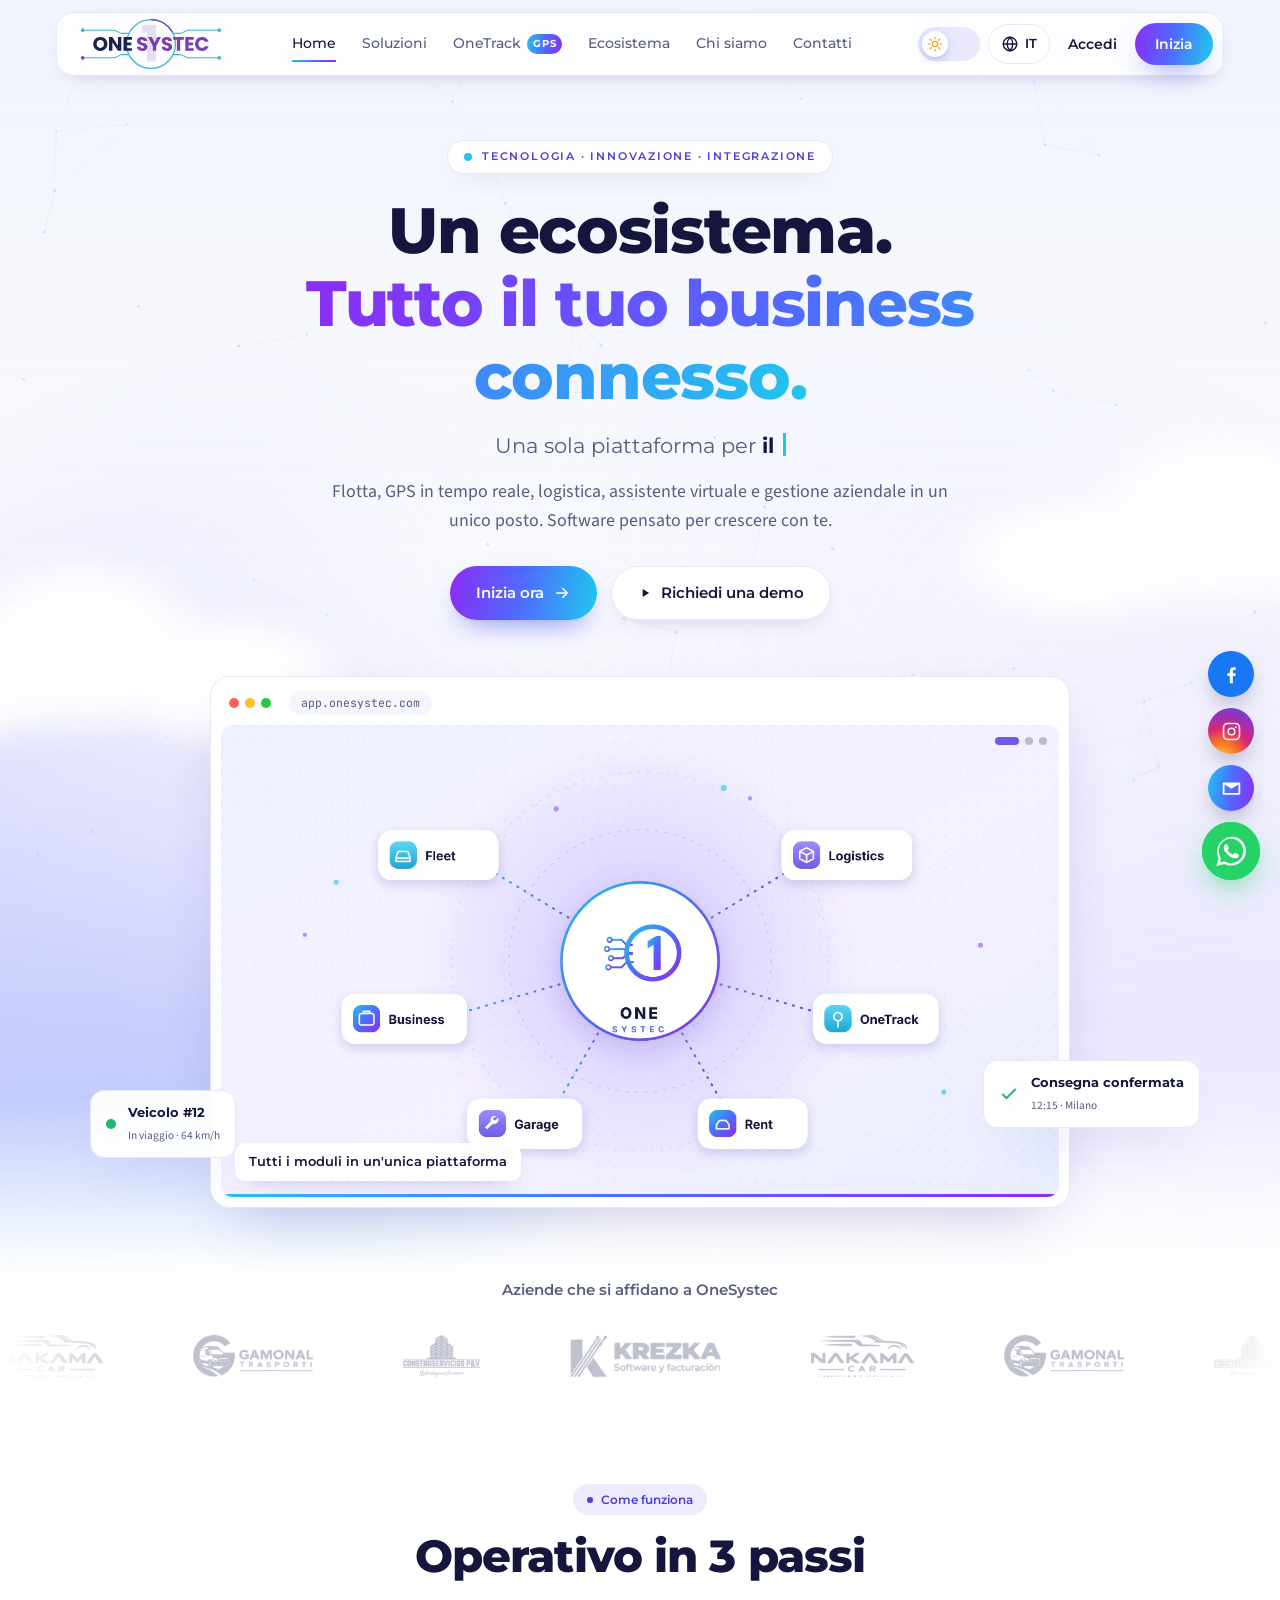
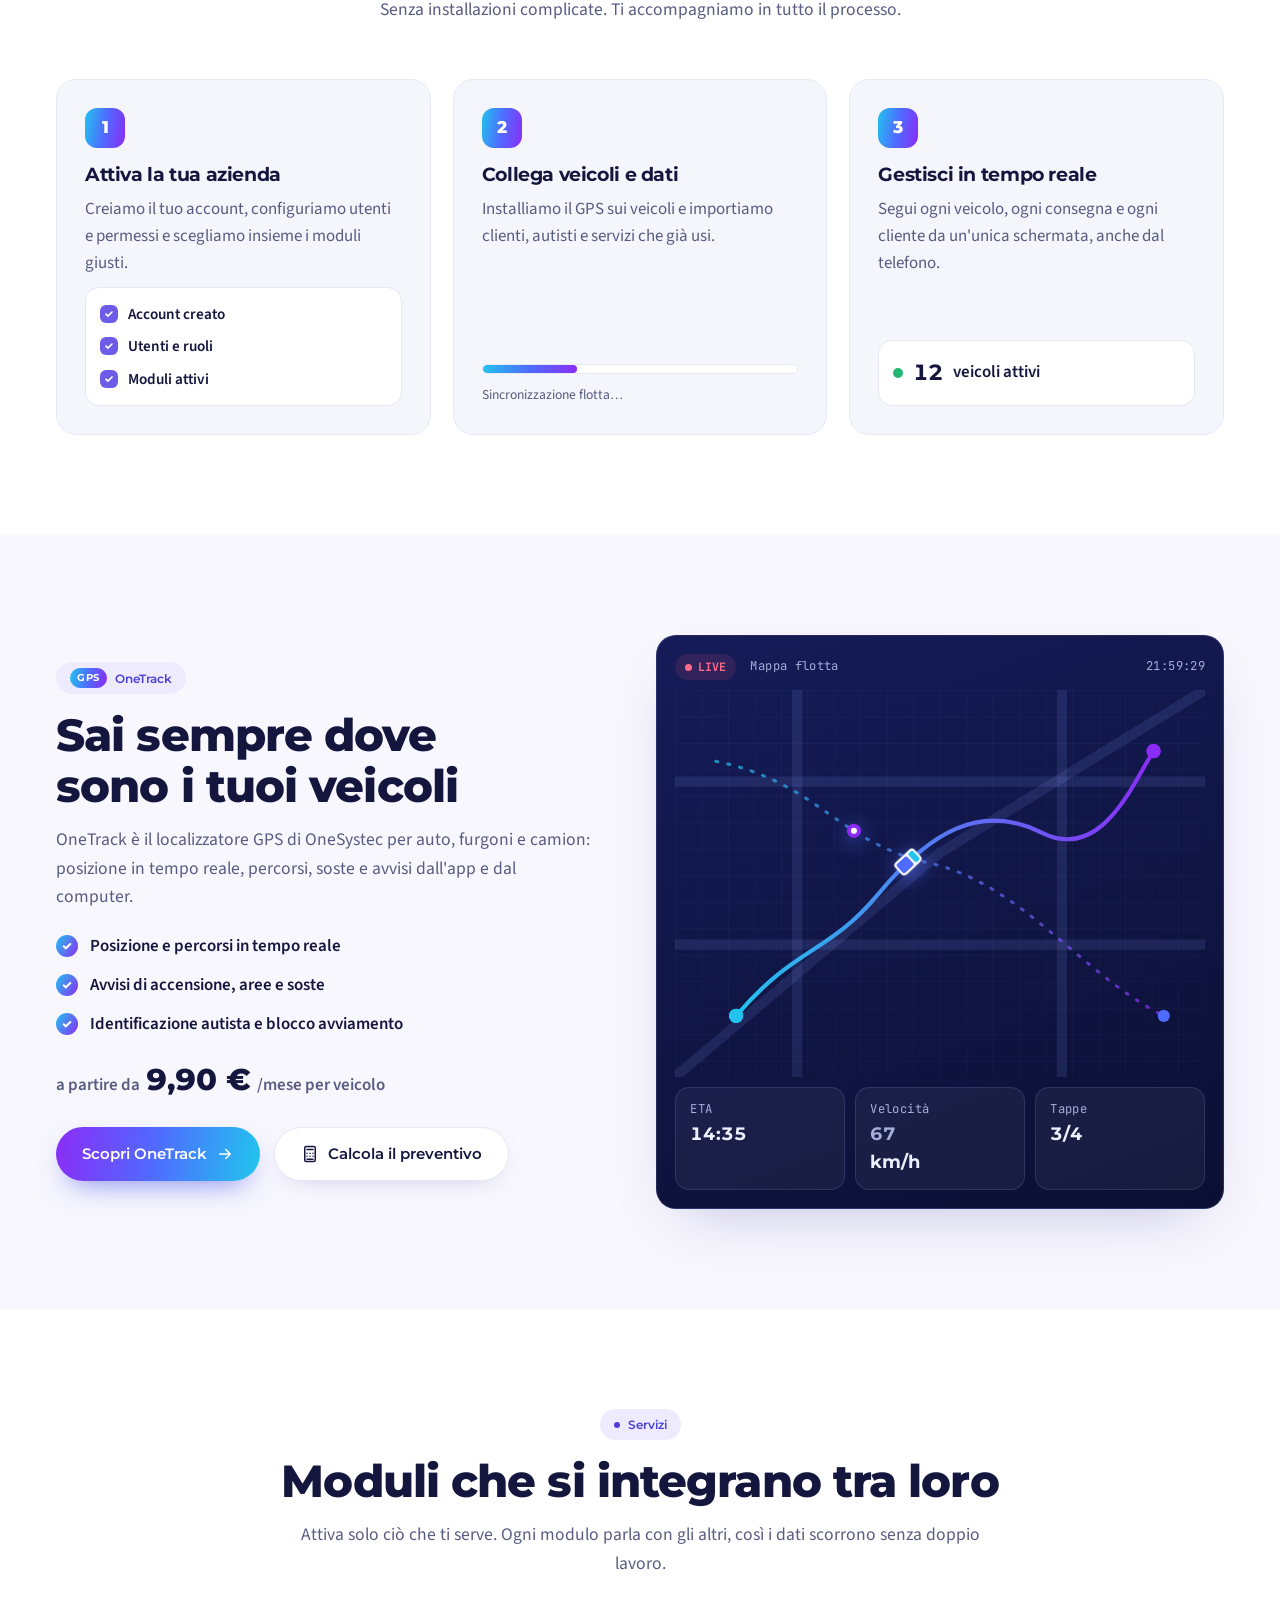
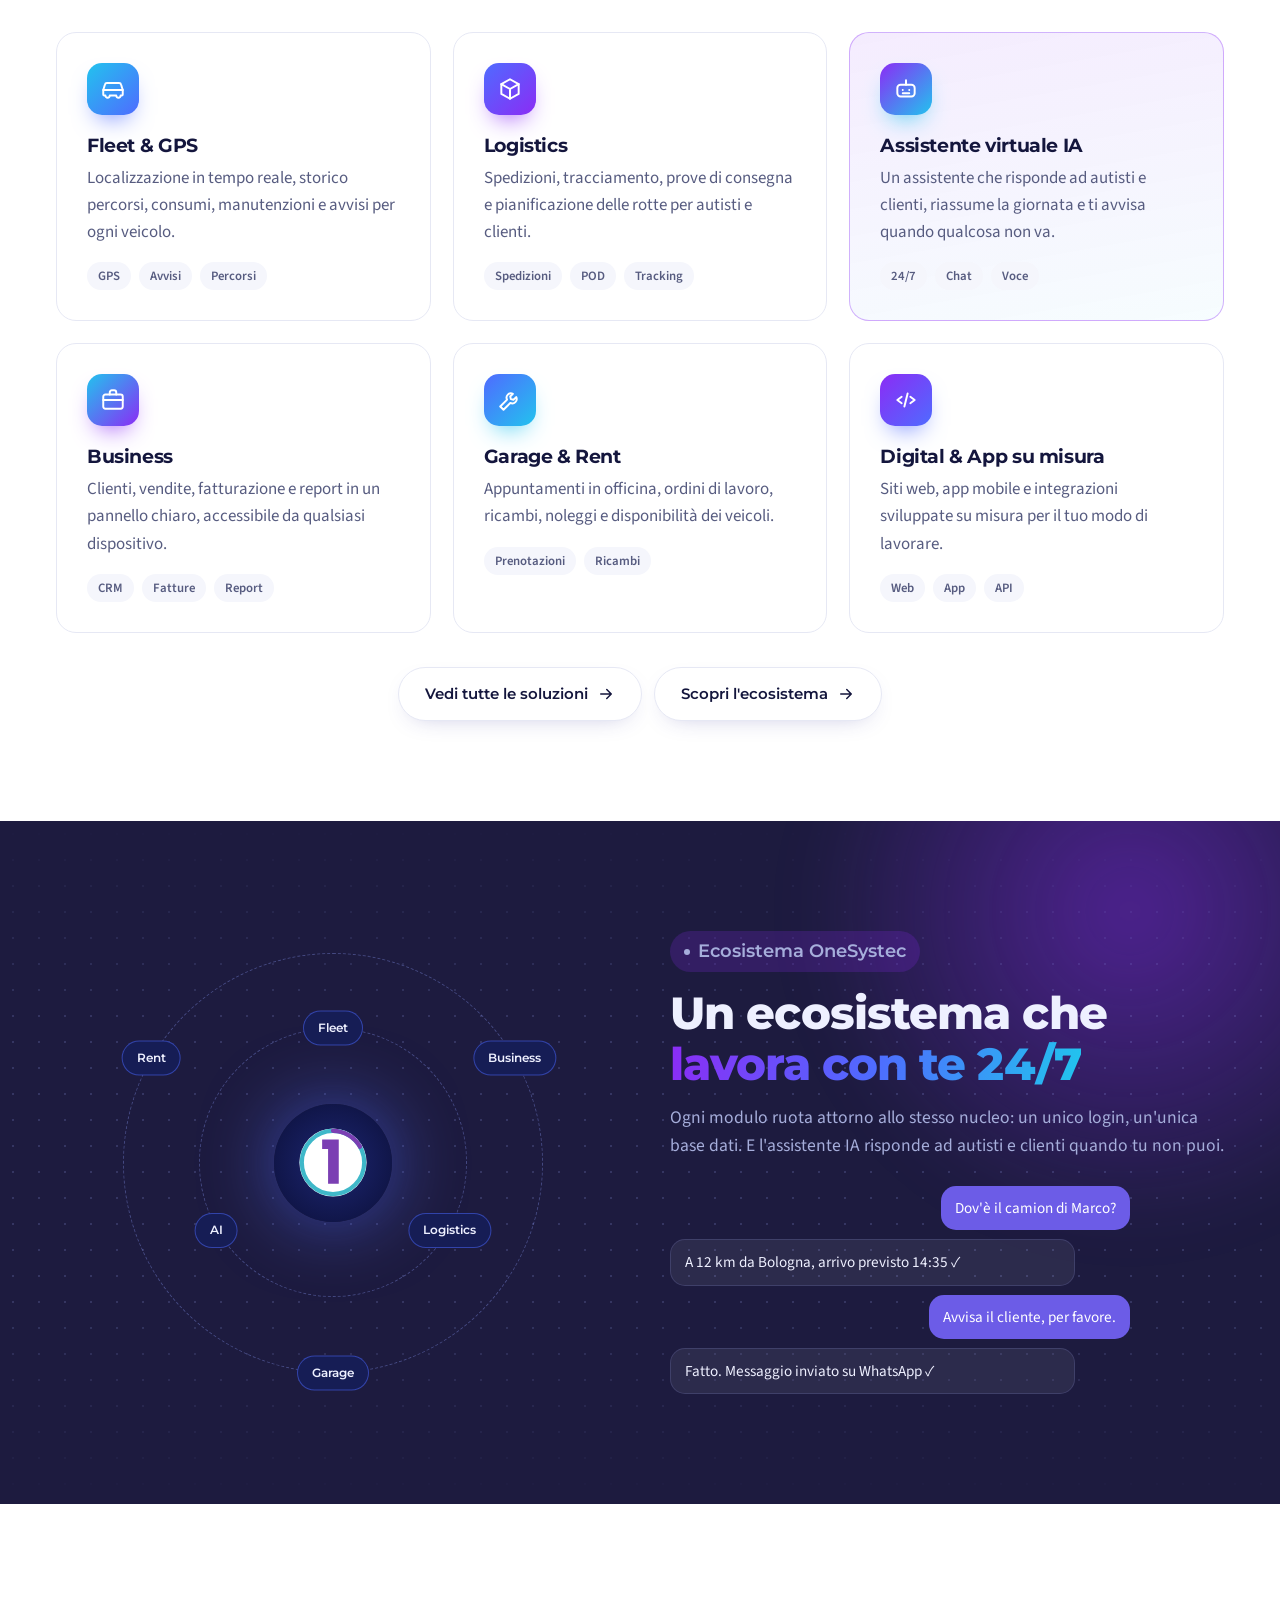
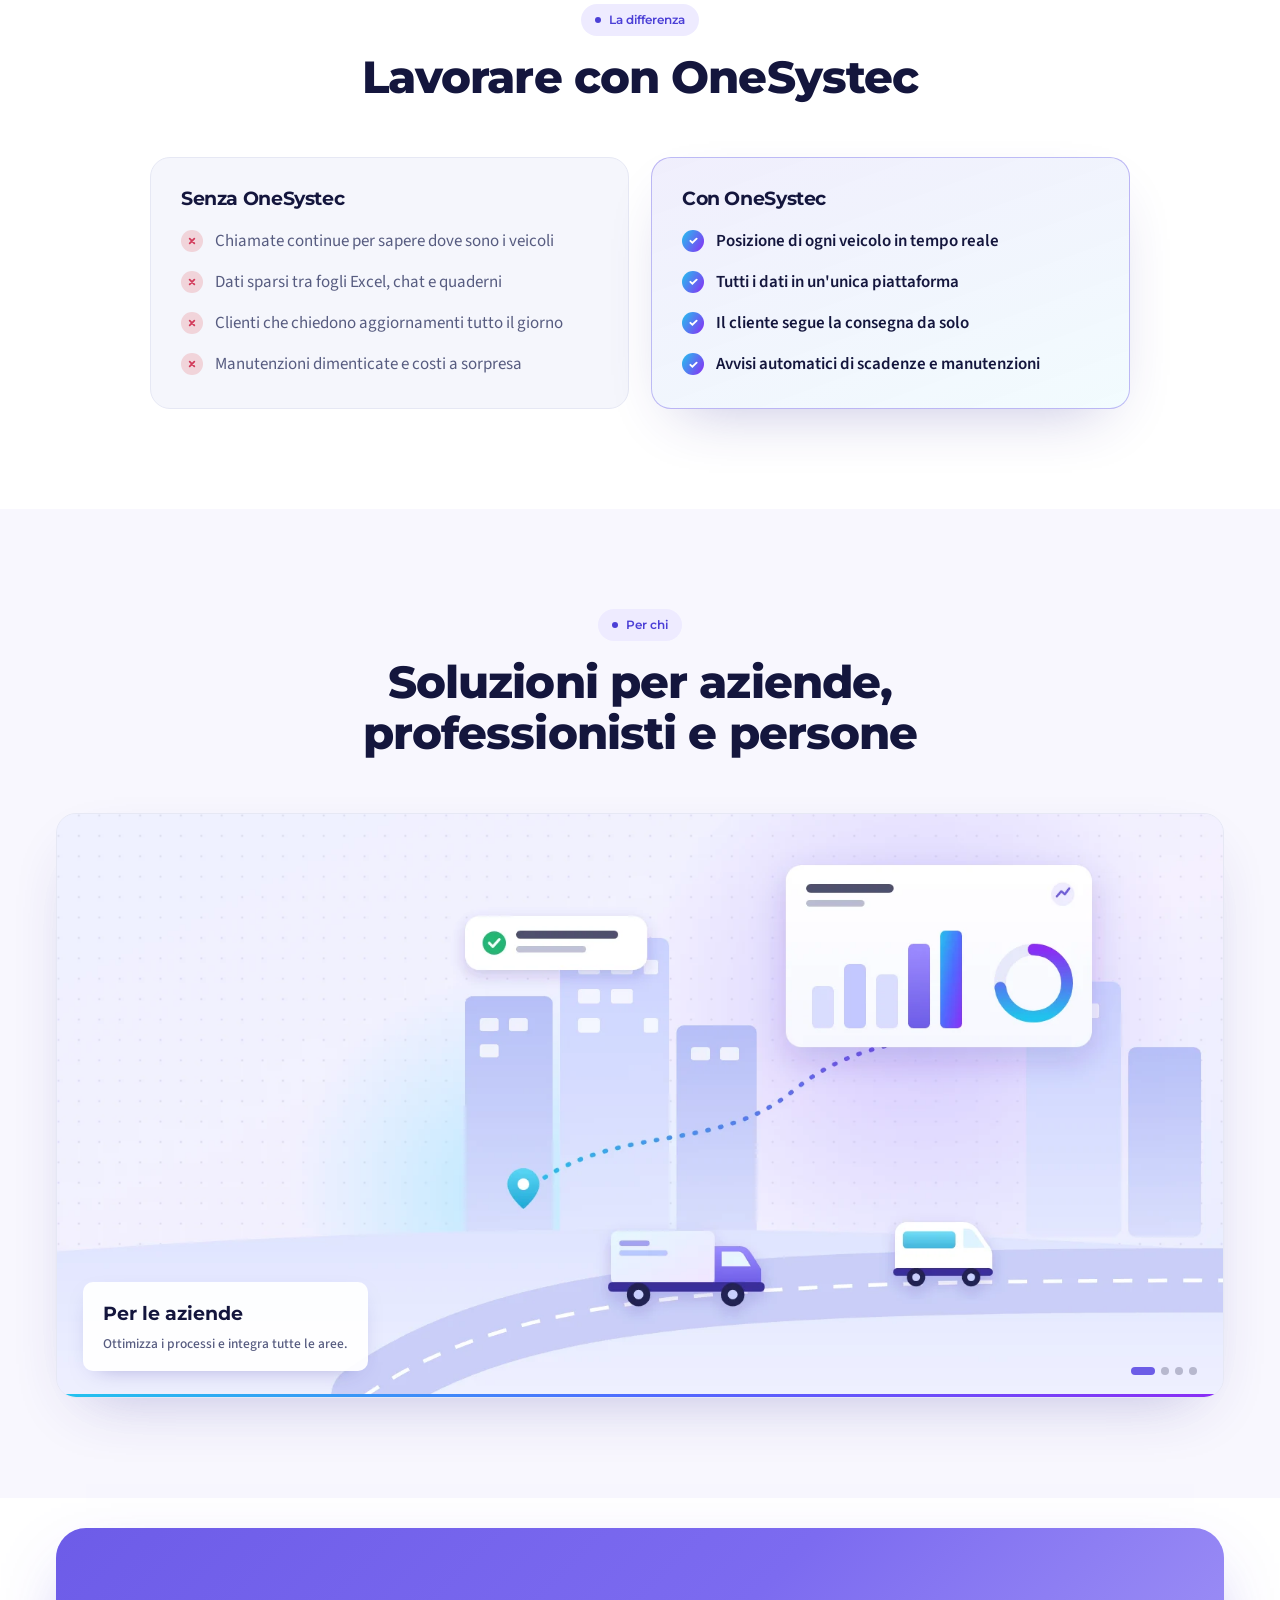
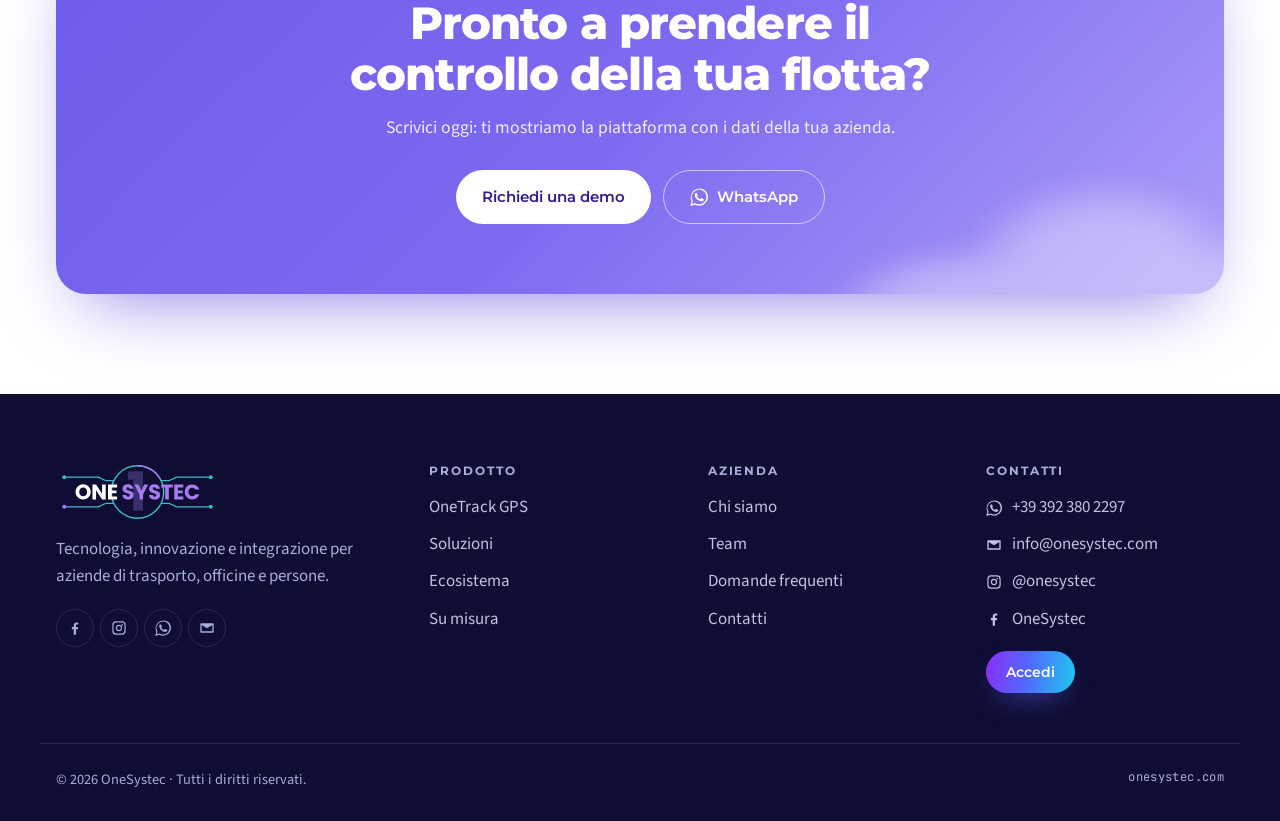
==== commit fa1ed832: "Ecosistema como página propia (/ecosistema) enlazada desde el menú Co-Authored-By: Claude Opus 5.5 <" ====
--- a/index.html
+++ b/index.html
@@ -236,82 +236,7 @@
             <ul class="tags"><li>Web</li><li>App</li><li>API</li></ul>
           </article>
         </div>
-        <div class="more reveal"><a class="btn btn--ghost" href="/servizi"><span data-i18n="home.allSolutions">Vedi tutte le soluzioni</span><svg viewBox="0 0 24 24"><path d="M5 12h14M13 6l6 6-6 6"/></svg></a><a class="btn btn--ghost" href="#app"><span data-i18n="eco.cta">Scopri l'ecosistema</span><svg viewBox="0 0 24 24"><path d="M5 12h14M13 6l6 6-6 6"/></svg></a></div>
-      </div>
-    </section>
-
-    <!-- ============ ECOSISTEMA ONESYSTEC (APPS) ============ -->
-    <section class="section section--tint" id="app">
-      <div class="wrap">
-        <header class="section__head reveal">
-          <p class="pill" data-i18n="eco.kicker">Ecosistema OneSystec</p>
-          <h2 data-i18n="eco.title">Un ecosistema di applicazioni, un solo marchio</h2>
-          <p data-i18n="eco.sub">Una piattaforma centrale che riunisce tutte le soluzioni create da OneSystec: trasporto, logistica, sanità, assistenza remota e intelligenza artificiale.</p>
-        </header>
-        <div class="apps">
-          <article class="card app app--hub reveal" style="--c1:#8b2cf5;--c2:#22c3ee">
-            <div class="app__top"><div class="card__icon"><svg viewBox="0 0 24 24"><path d="M12 3l9 5-9 5-9-5z"/><path d="M3 13l9 5 9-5"/><path d="M3 17.5l9 5 9-5"/></svg></div><span class="app__cat" data-i18n="app.hub.cat">Matrice</span></div>
-            <p class="app__by" data-i18n="eco.by">Creato da OneSystec</p>
-            <h3>ONE SYSTEC Hub</h3>
-            <p data-i18n="app.hub.d">Il nucleo tecnologico che coordina, controlla e ospita tutte le applicazioni e i servizi del marchio.</p>
-            <a class="app__btn js-app" data-app="hub" href="#"><span data-i18n="eco.access">Accedi al sistema</span><svg viewBox="0 0 24 24"><path d="M5 12h14M13 6l6 6-6 6"/></svg></a>
-          </article>
-          <article class="card app reveal" style="--c1:#22c3ee;--c2:#4f6bff">
-            <div class="app__top"><div class="card__icon"><svg viewBox="0 0 24 24"><path d="M2 7h11v9H2z"/><path d="M13 10h4l4 3v3h-8"/><path d="M6 18.5a1.5 1.5 0 100-.01"/><path d="M17 18.5a1.5 1.5 0 100-.01"/></svg></div><span class="app__cat" data-i18n="app.gamonal.cat">Trasporto</span></div>
-            <p class="app__by" data-i18n="eco.by">Creato da OneSystec</p>
-            <h3>Gamonal Trasporti</h3>
-            <p data-i18n="app.gamonal.d">Sistema integrato per ottimizzare flotte, gestire percorsi e trasporto rapido internazionale.</p>
-            <a class="app__btn js-app" data-app="gamonal" href="#"><span data-i18n="eco.open">Apri applicazione</span><svg viewBox="0 0 24 24"><path d="M5 12h14M13 6l6 6-6 6"/></svg></a>
-          </article>
-          <article class="card app reveal" style="--c1:#4f6bff;--c2:#8b2cf5">
-            <div class="app__top"><div class="card__icon"><svg viewBox="0 0 24 24"><path d="M3 4h18v12H3z"/><path d="M8 20h8"/><path d="M12 16v4"/><path d="M9 10a4 4 0 016 0"/><path d="M11 12.5a1.4 1.4 0 012 0"/></svg></div><span class="app__cat" data-i18n="app.remot.cat">Remoto</span></div>
-            <p class="app__by" data-i18n="eco.by">Creato da OneSystec</p>
-            <h3>One Remot</h3>
-            <p data-i18n="app.remot.d">Supervisione remota, diagnostica tecnica e connessione sicura ai dispositivi in tempo reale.</p>
-            <a class="app__btn js-app" data-app="remot" href="#"><span data-i18n="eco.open">Apri applicazione</span><svg viewBox="0 0 24 24"><path d="M5 12h14M13 6l6 6-6 6"/></svg></a>
-          </article>
-          <article class="card app reveal" style="--c1:#f59e0b;--c2:#ef4444">
-            <div class="app__top"><div class="card__icon"><svg viewBox="0 0 24 24"><path d="M13 2L4 14h7l-1 8 9-12h-7z"/></svg></div><span class="app__cat" data-i18n="app.express.cat">Express 24/7</span></div>
-            <p class="app__by" data-i18n="eco.by">Creato da OneSystec</p>
-            <h3>One Driver Express</h3>
-            <p data-i18n="app.express.d">Consegne urgenti 24/7, assegnazione dinamica degli ordini e controllo degli autisti autonomi.</p>
-            <a class="app__btn js-app" data-app="express" href="#"><span data-i18n="eco.open">Apri applicazione</span><svg viewBox="0 0 24 24"><path d="M5 12h14M13 6l6 6-6 6"/></svg></a>
-          </article>
-          <article class="card app reveal" style="--c1:#10b981;--c2:#22c3ee">
-            <div class="app__top"><div class="card__icon"><svg viewBox="0 0 24 24"><path d="M9 3h6v6h6v6h-6v6H9v-6H3V9h6z"/></svg></div><span class="app__cat" data-i18n="app.salute.cat">Sanitario</span></div>
-            <p class="app__by" data-i18n="eco.by">Creato da OneSystec</p>
-            <h3>One Driver Salute</h3>
-            <p data-i18n="app.salute.d">Trasporto medico urgente, ambulanze e coordinamento delle assistenze sanitarie prioritarie.</p>
-            <a class="app__btn js-app" data-app="salute" href="#"><span data-i18n="eco.open">Apri applicazione</span><svg viewBox="0 0 24 24"><path d="M5 12h14M13 6l6 6-6 6"/></svg></a>
-          </article>
-          <article class="card app reveal" style="--c1:#8b2cf5;--c2:#4f6bff">
-            <div class="app__top"><div class="card__icon"><svg viewBox="0 0 24 24"><path d="M4 8h16v11H4z"/><path d="M12 4v4"/><path d="M9 13h.01"/><path d="M15 13h.01"/><path d="M9 16h6"/></svg></div><span class="app__cat" data-i18n="app.asysten.cat">Assistente IA</span></div>
-            <p class="app__by" data-i18n="eco.by">Creato da OneSystec</p>
-            <h3>One Asysten</h3>
-            <p data-i18n="app.asysten.d">Assistente intelligente con IA per automatizzare flussi di lavoro, supporto tecnico e assistenza.</p>
-            <a class="app__btn js-app" data-app="asysten" href="#"><span data-i18n="eco.open">Apri applicazione</span><svg viewBox="0 0 24 24"><path d="M5 12h14M13 6l6 6-6 6"/></svg></a>
-          </article>
-          <article class="card app reveal" style="--c1:#ef4444;--c2:#8b2cf5">
-            <div class="app__top"><div class="card__icon"><svg viewBox="0 0 24 24"><path d="M3 13l1.5-5A2 2 0 016.4 6.5h11.2a2 2 0 011.9 1.5L21 13v4a1 1 0 01-1 1h-1a2 2 0 01-4 0H9a2 2 0 01-4 0H4a1 1 0 01-1-1z"/><path d="M3 13h18"/></svg></div><span class="app__cat" data-i18n="app.nakama.cat">Automotive</span></div>
-            <p class="app__by" data-i18n="eco.by">Creato da OneSystec</p>
-            <h3>Nakama Car</h3>
-            <p data-i18n="app.nakama.d">Community e servizi automotive specializzati: officine e veicoli sportivi ad alte prestazioni.</p>
-            <a class="app__btn js-app" data-app="nakama" href="#"><span data-i18n="eco.open">Apri applicazione</span><svg viewBox="0 0 24 24"><path d="M5 12h14M13 6l6 6-6 6"/></svg></a>
-          </article>
-          <article class="card app reveal" style="--c1:#22c3ee;--c2:#8b2cf5">
-            <div class="app__top"><div class="card__icon"><svg viewBox="0 0 24 24"><path d="M12 21s-7-6.2-7-11.5a7 7 0 0114 0C19 14.8 12 21 12 21z"/><path d="M12 12.3a2.6 2.6 0 100-5.2 2.6 2.6 0 000 5.2z"/></svg></div><span class="app__cat" data-i18n="app.onetrack.cat">GPS</span></div>
-            <p class="app__by" data-i18n="eco.by">Creato da OneSystec</p>
-            <h3>OneTrack</h3>
-            <p data-i18n="app.onetrack.d">Localizzazione, controllo e sicurezza: tracciamento GPS in tempo reale di veicoli, persone e beni.</p>
-            <a class="app__btn js-app" data-app="onetrack" href="#"><span data-i18n="eco.open">Apri applicazione</span><svg viewBox="0 0 24 24"><path d="M5 12h14M13 6l6 6-6 6"/></svg></a>
-          </article>
-        </div>
-        <div class="stats apps__stats reveal">
-          <div><b>8</b><span data-i18n="eco.s1">App sviluppate</span></div>
-          <div><b>99,9%</b><span data-i18n="eco.s2">Uptime dell'ecosistema</span></div>
-          <div><b>24/7</b><span data-i18n="eco.s3">Monitoraggio satellitare</span></div>
-          <div><b>100%</b><span data-i18n="eco.s4">Firmato OneSystec</span></div>
-        </div>
+        <div class="more reveal"><a class="btn btn--ghost" href="/servizi"><span data-i18n="home.allSolutions">Vedi tutte le soluzioni</span><svg viewBox="0 0 24 24"><path d="M5 12h14M13 6l6 6-6 6"/></svg></a><a class="btn btn--ghost" href="/ecosistema"><span data-i18n="eco.cta">Scopri l'ecosistema</span><svg viewBox="0 0 24 24"><path d="M5 12h14M13 6l6 6-6 6"/></svg></a></div>
       </div>
     </section>
 
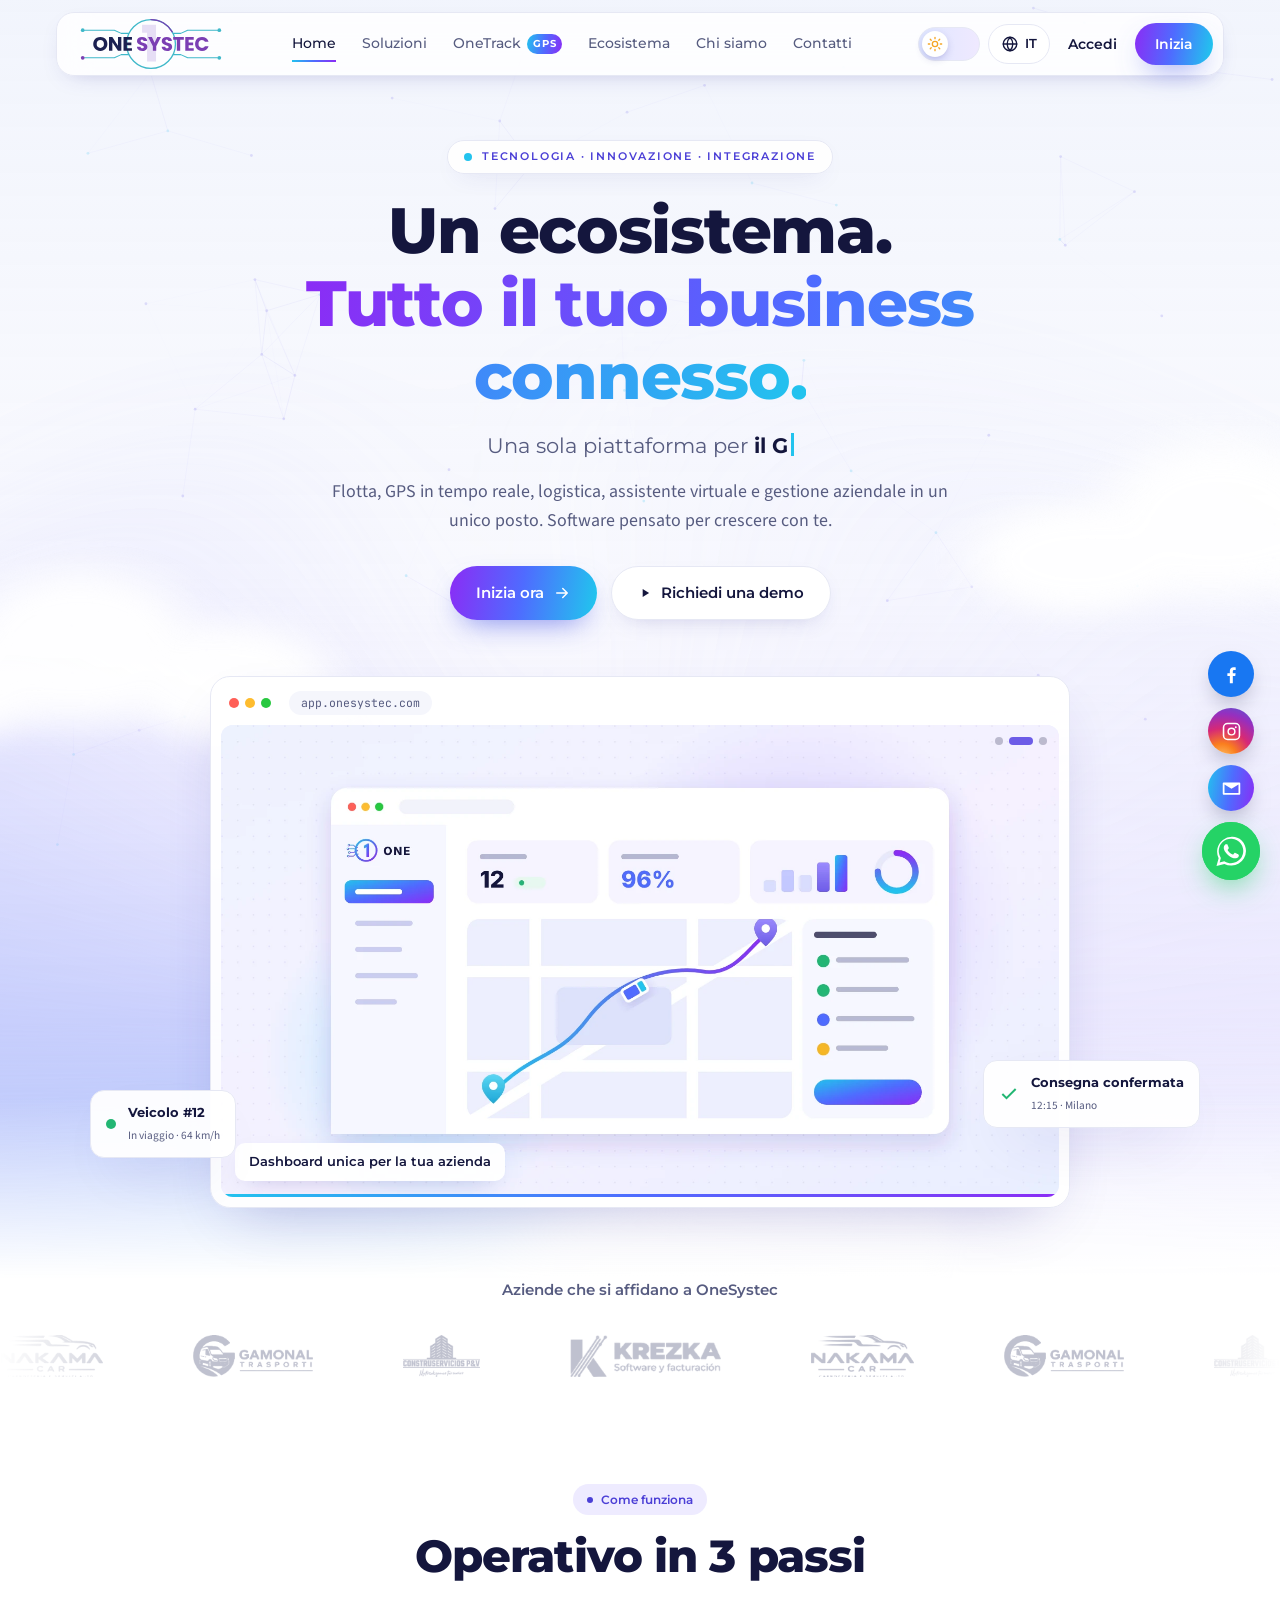
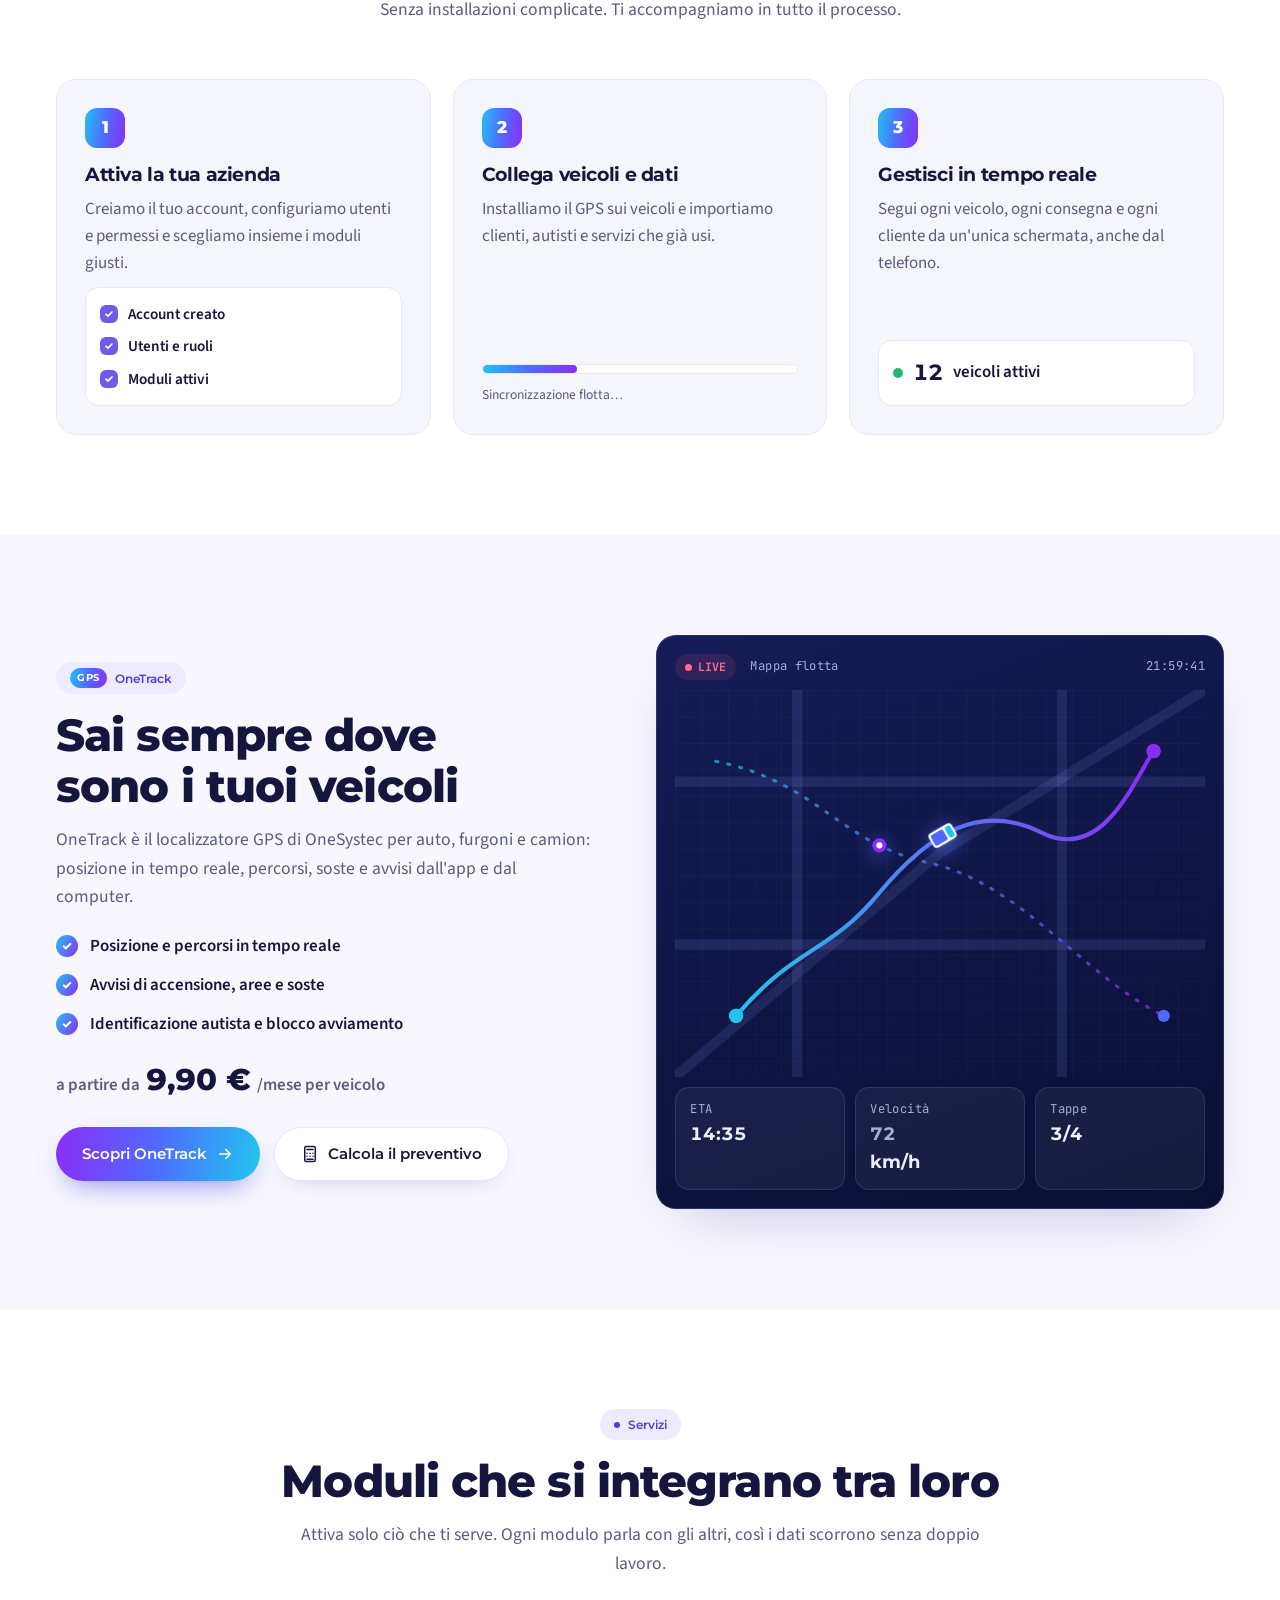
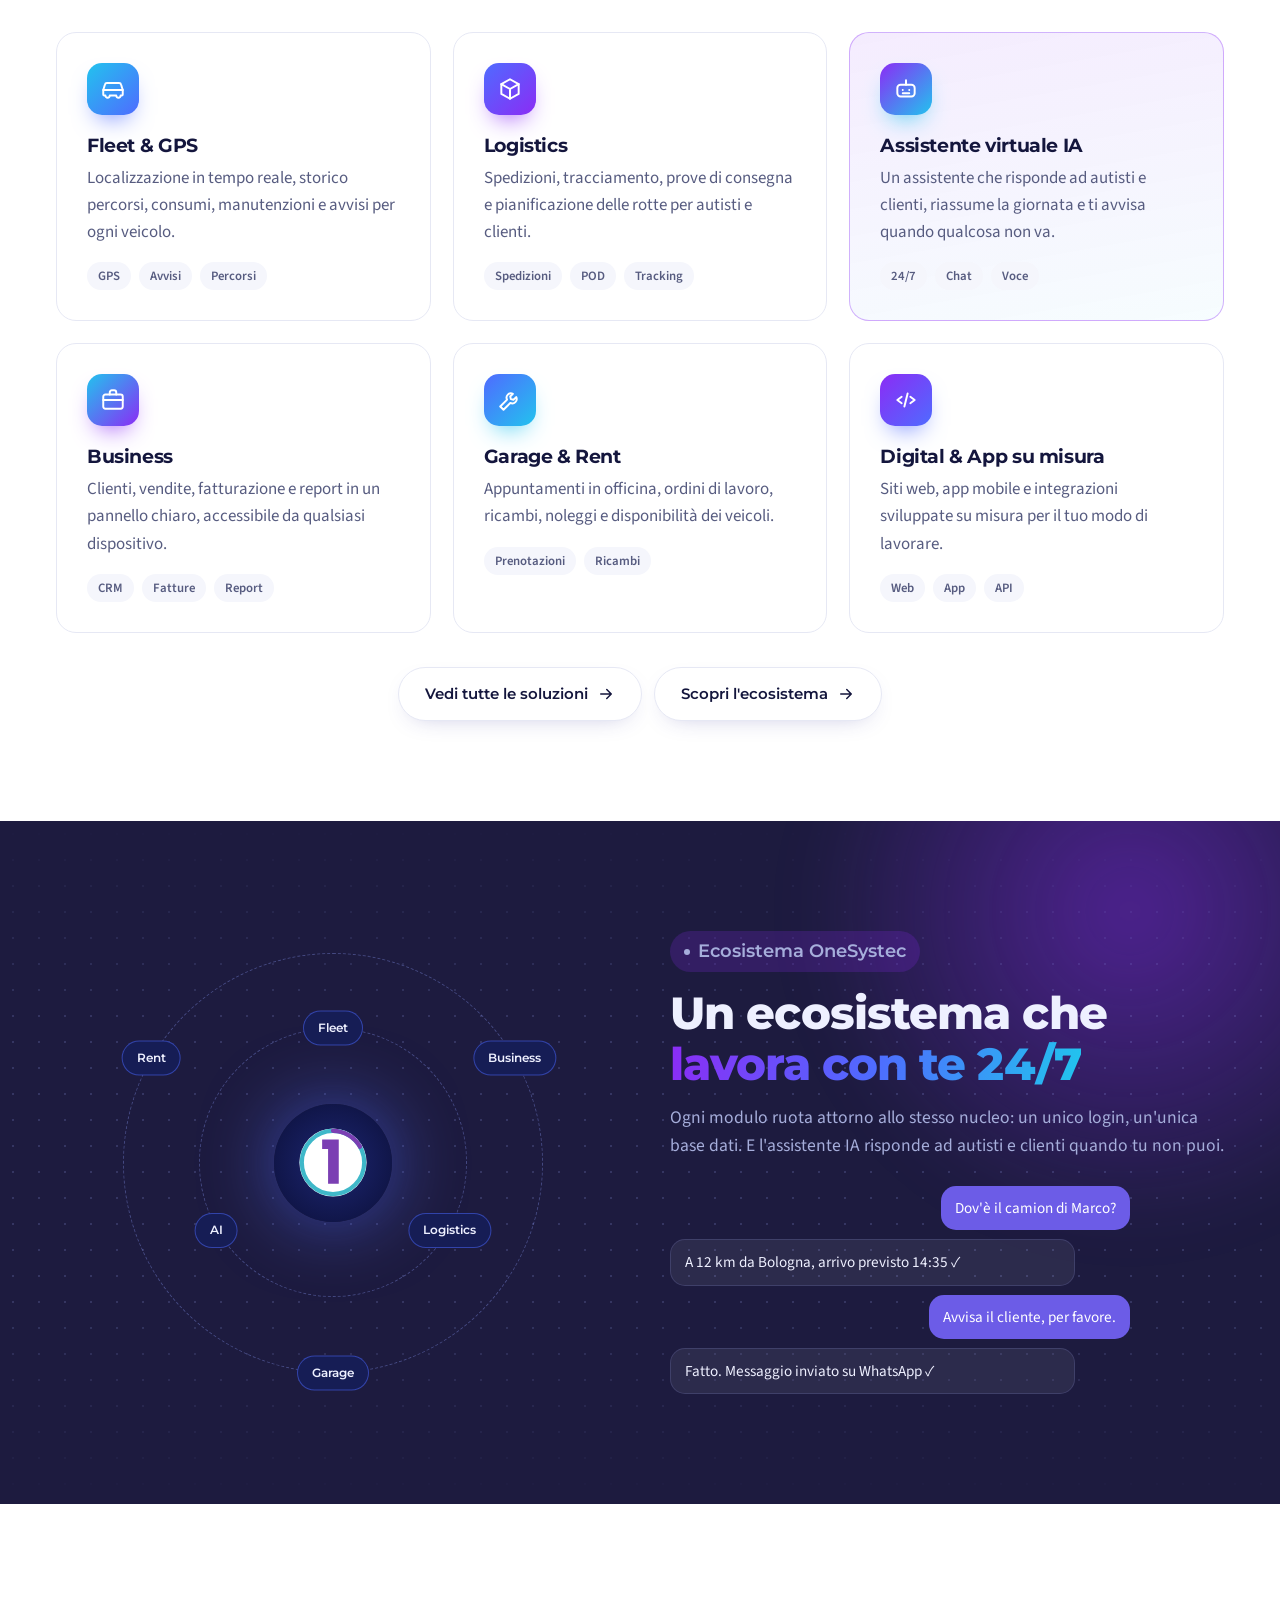
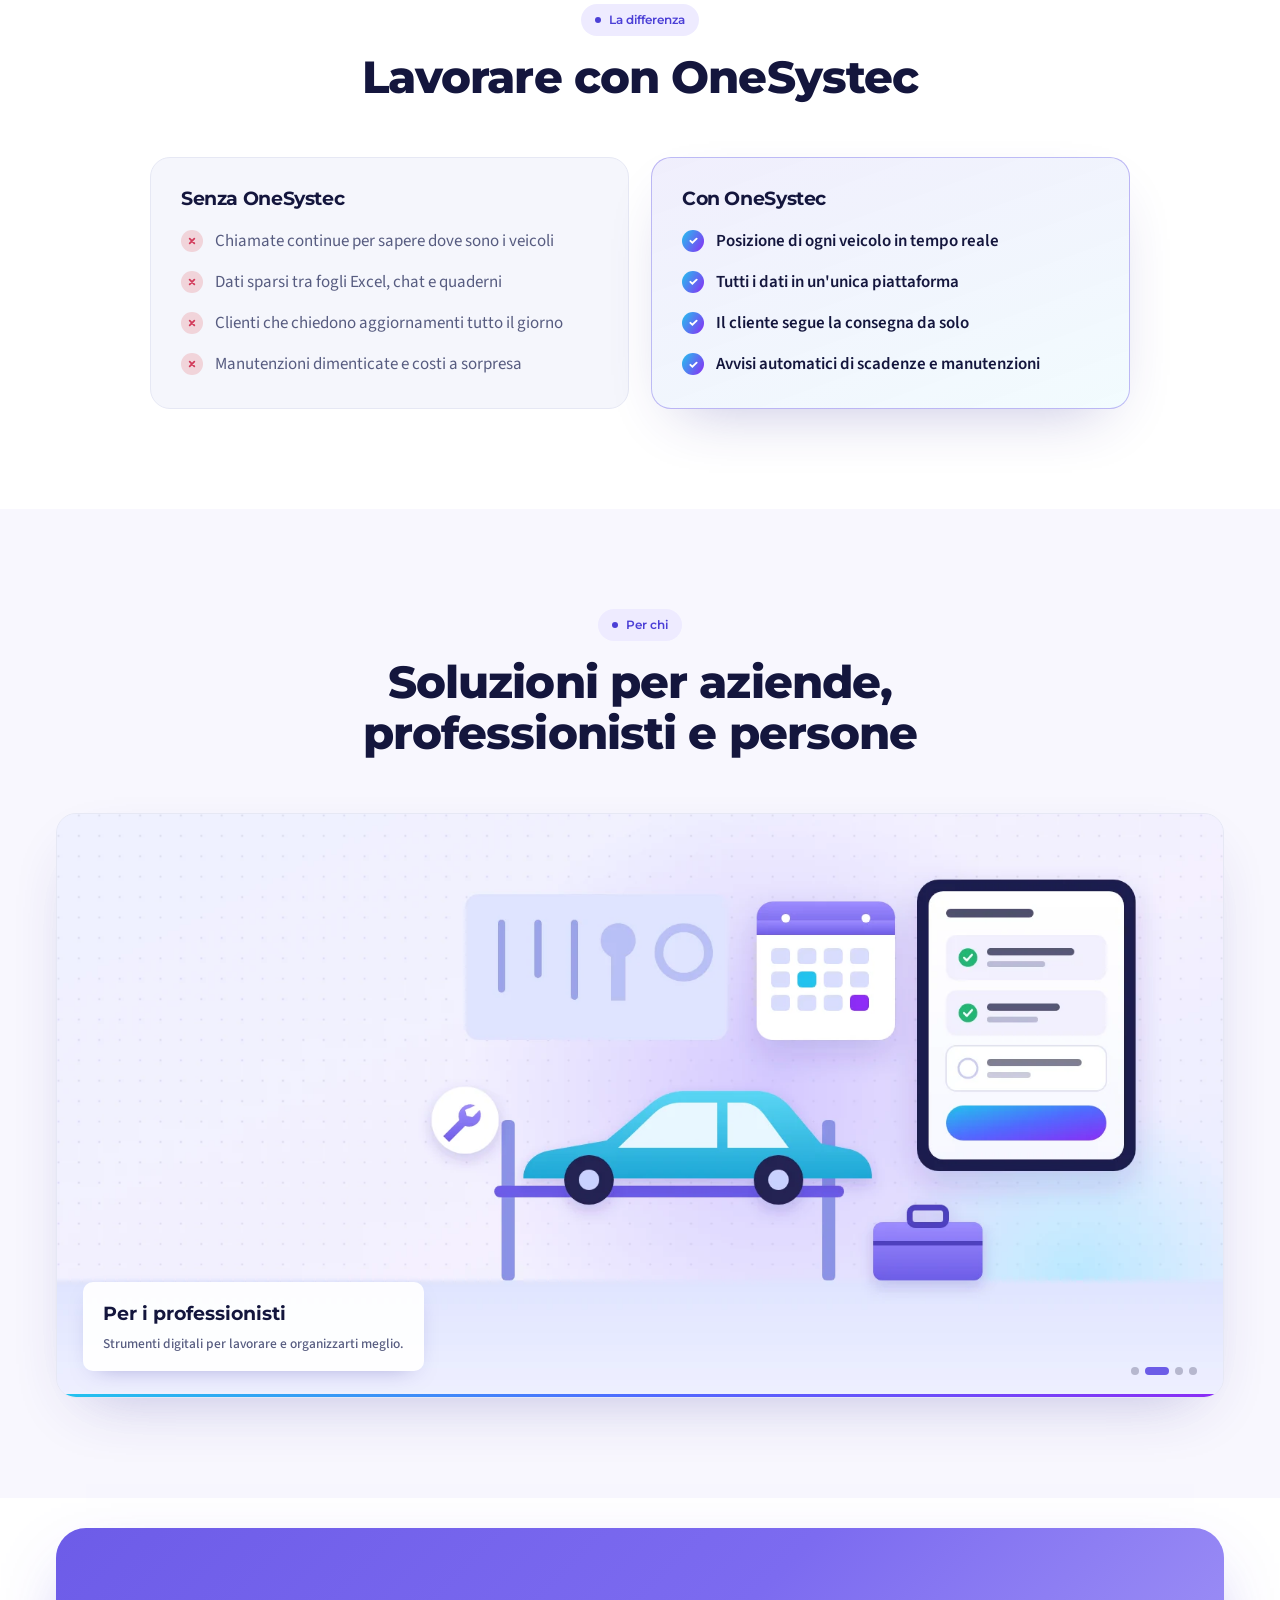
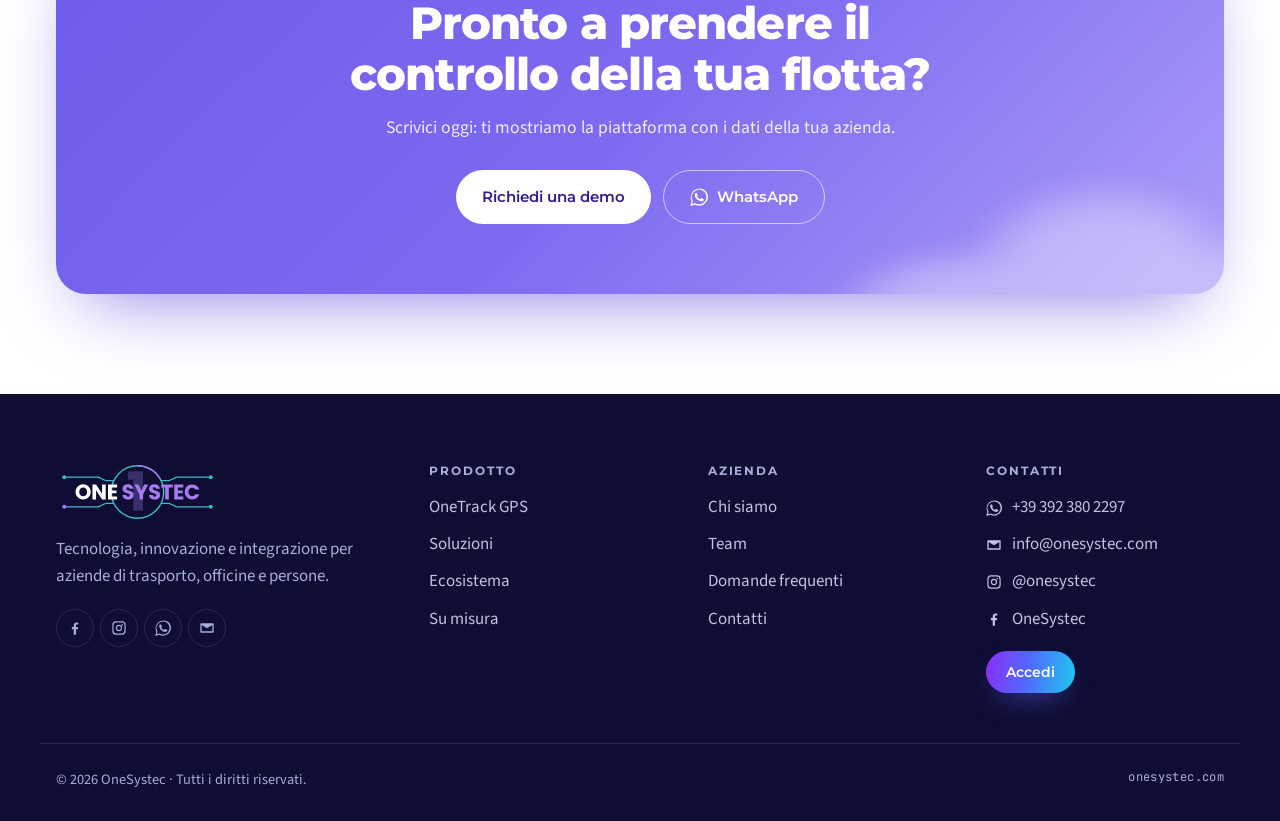
==== commit b6195eff: "Activa Vercel Web Analytics en todas las páginas Co-Authored-By: Claude Opus 5.5 <noreply@anthropic." ====
--- a/index.html
+++ b/index.html
@@ -17,6 +17,8 @@
   <script>/* aplica tema e indica que hay JS antes de pintar */
     (function(){var d=document.documentElement;d.classList.add("js");try{var t=localStorage.getItem("osx-theme");if(t==="night")d.setAttribute("data-theme","night")}catch(e){}})();
   </script>
+  <script>window.va = window.va || function () { (window.vaq = window.vaq || []).push(arguments); };</script>
+  <script defer src="/_vercel/insights/script.js"></script>
 </head>
 <body data-page="home">
   <div id="site-header"></div>
